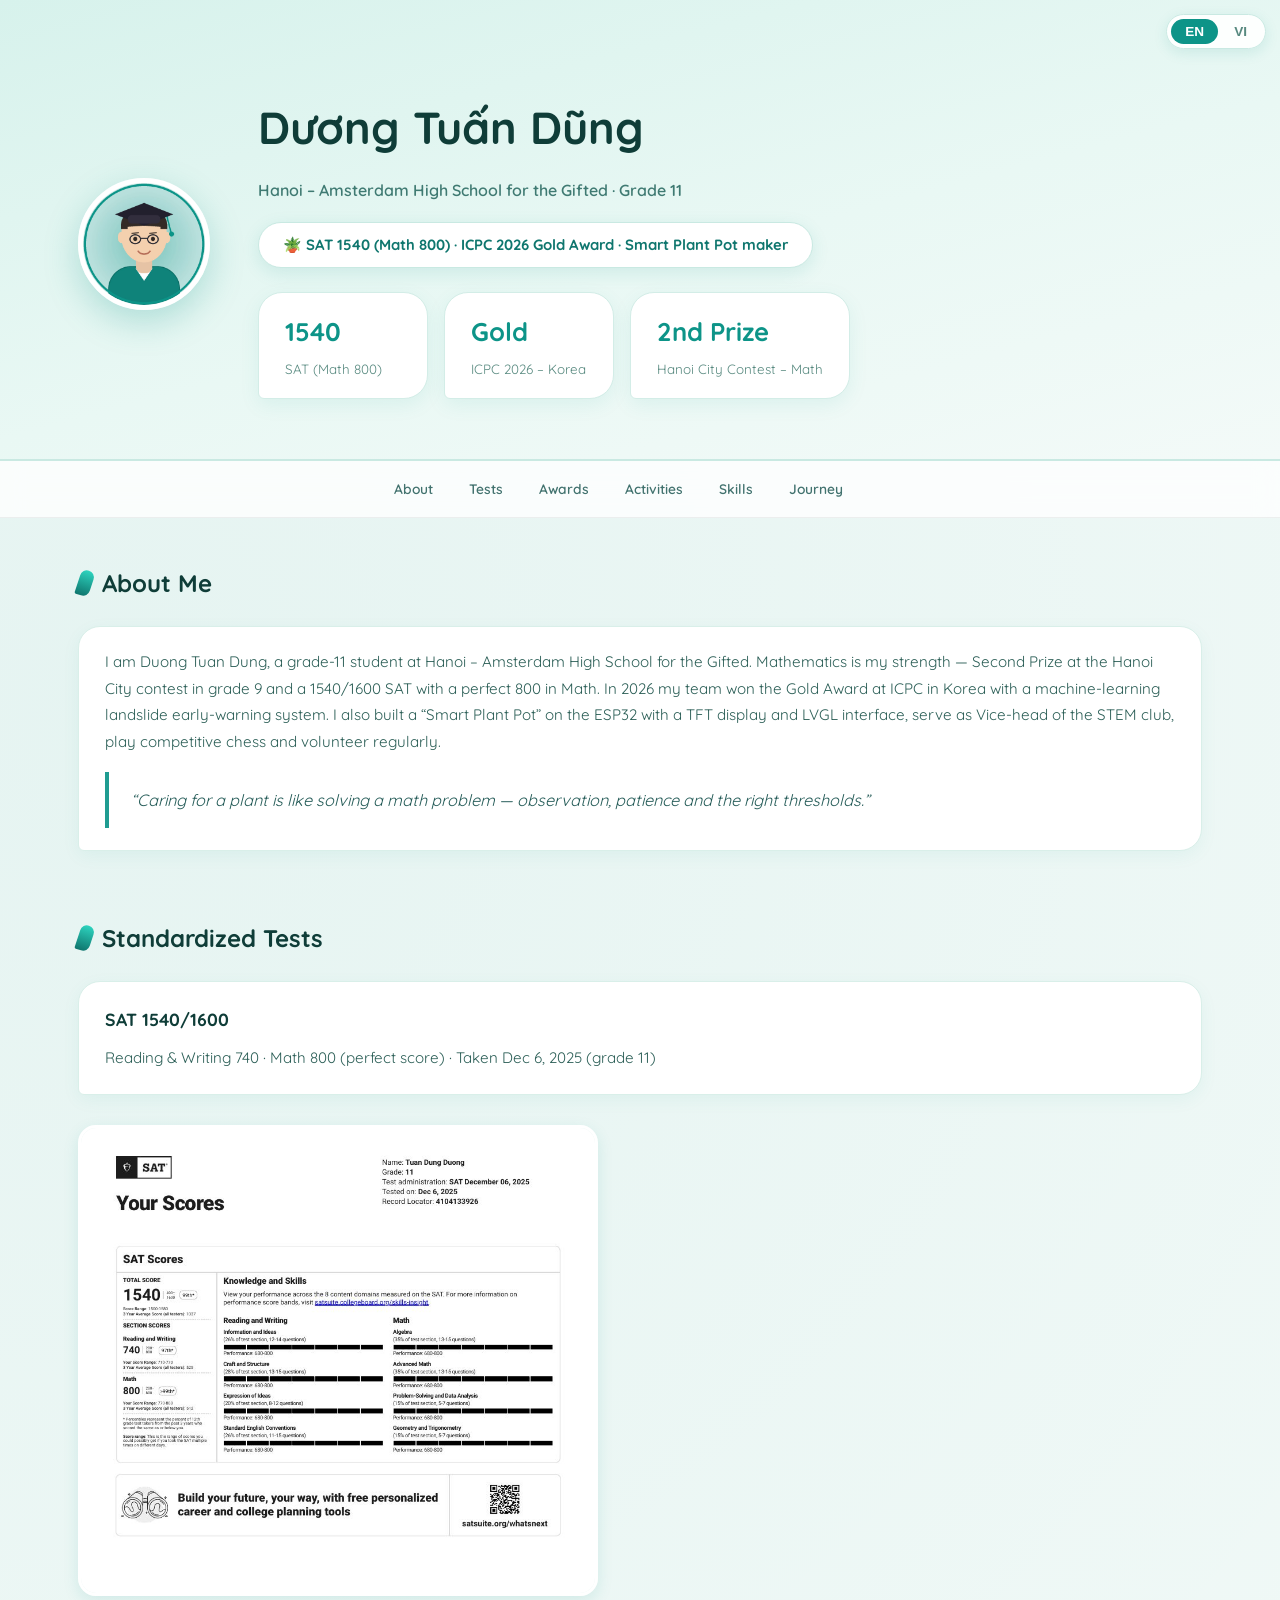
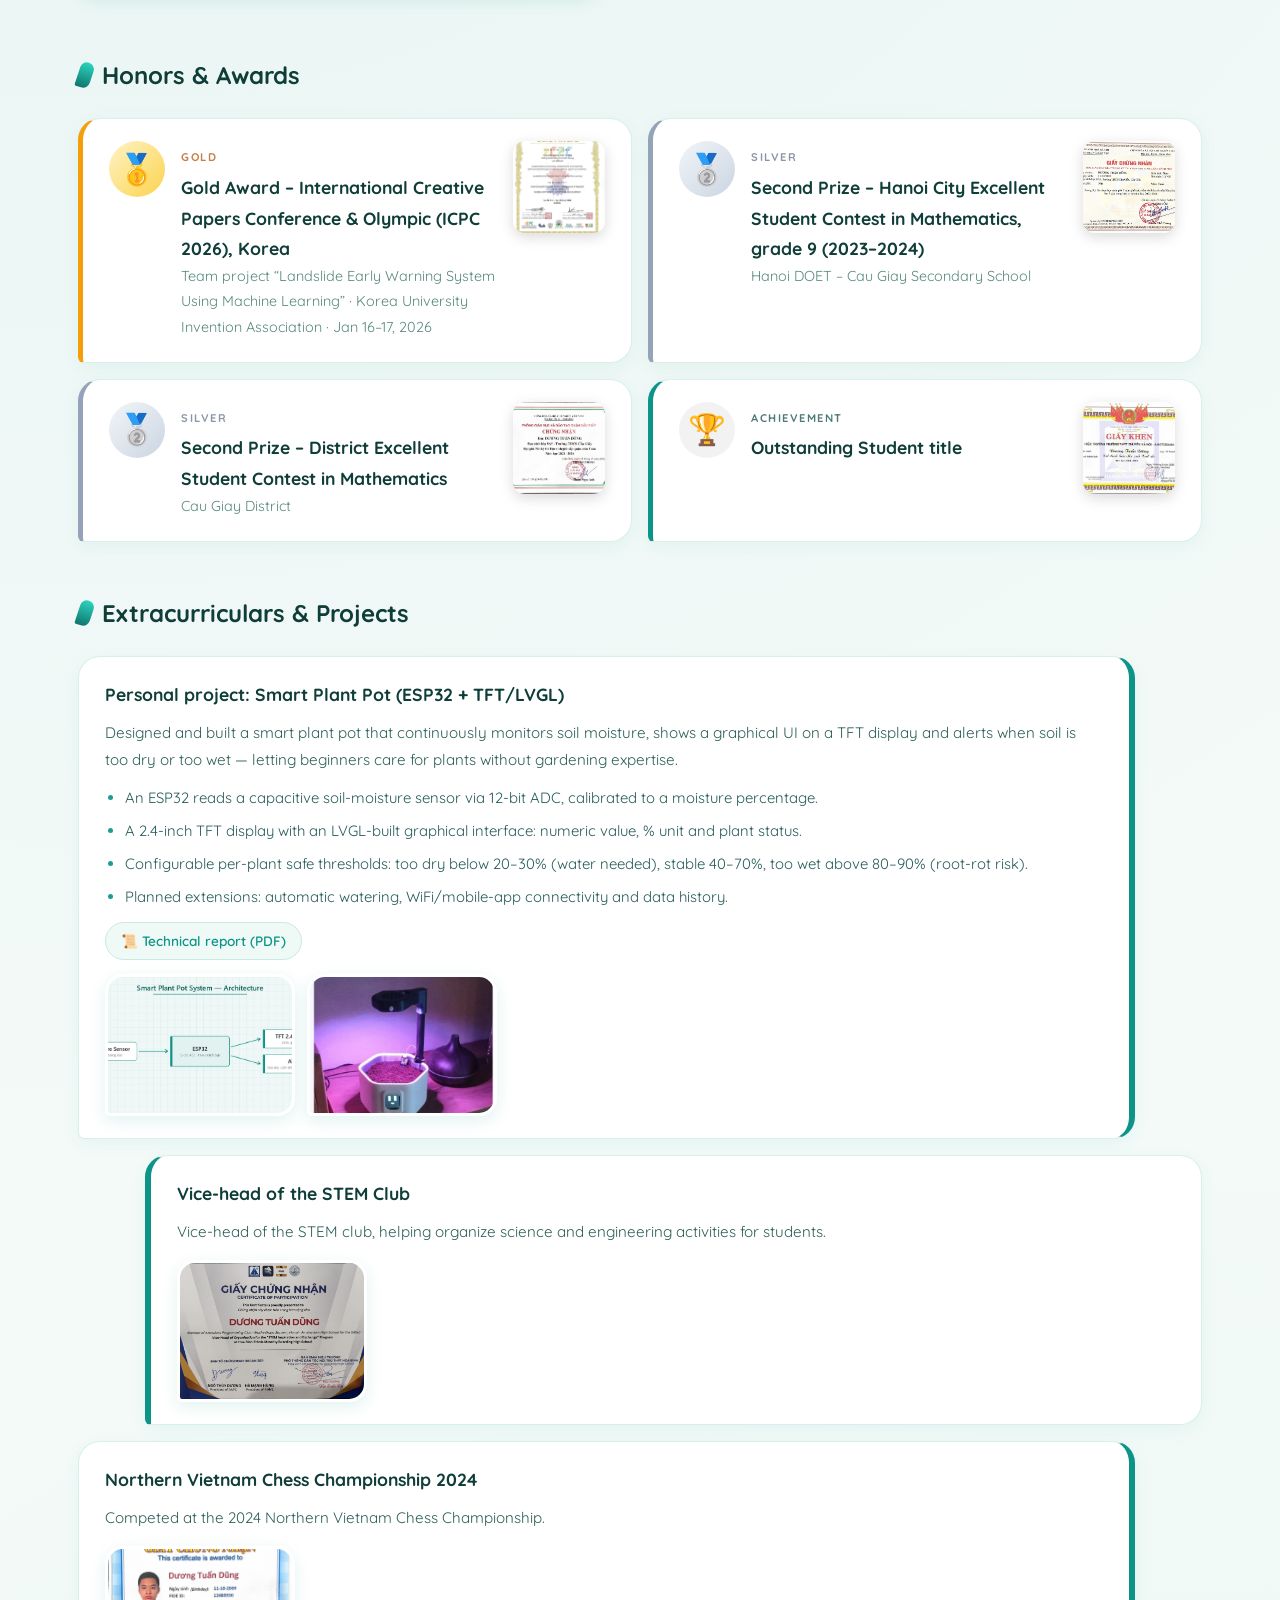
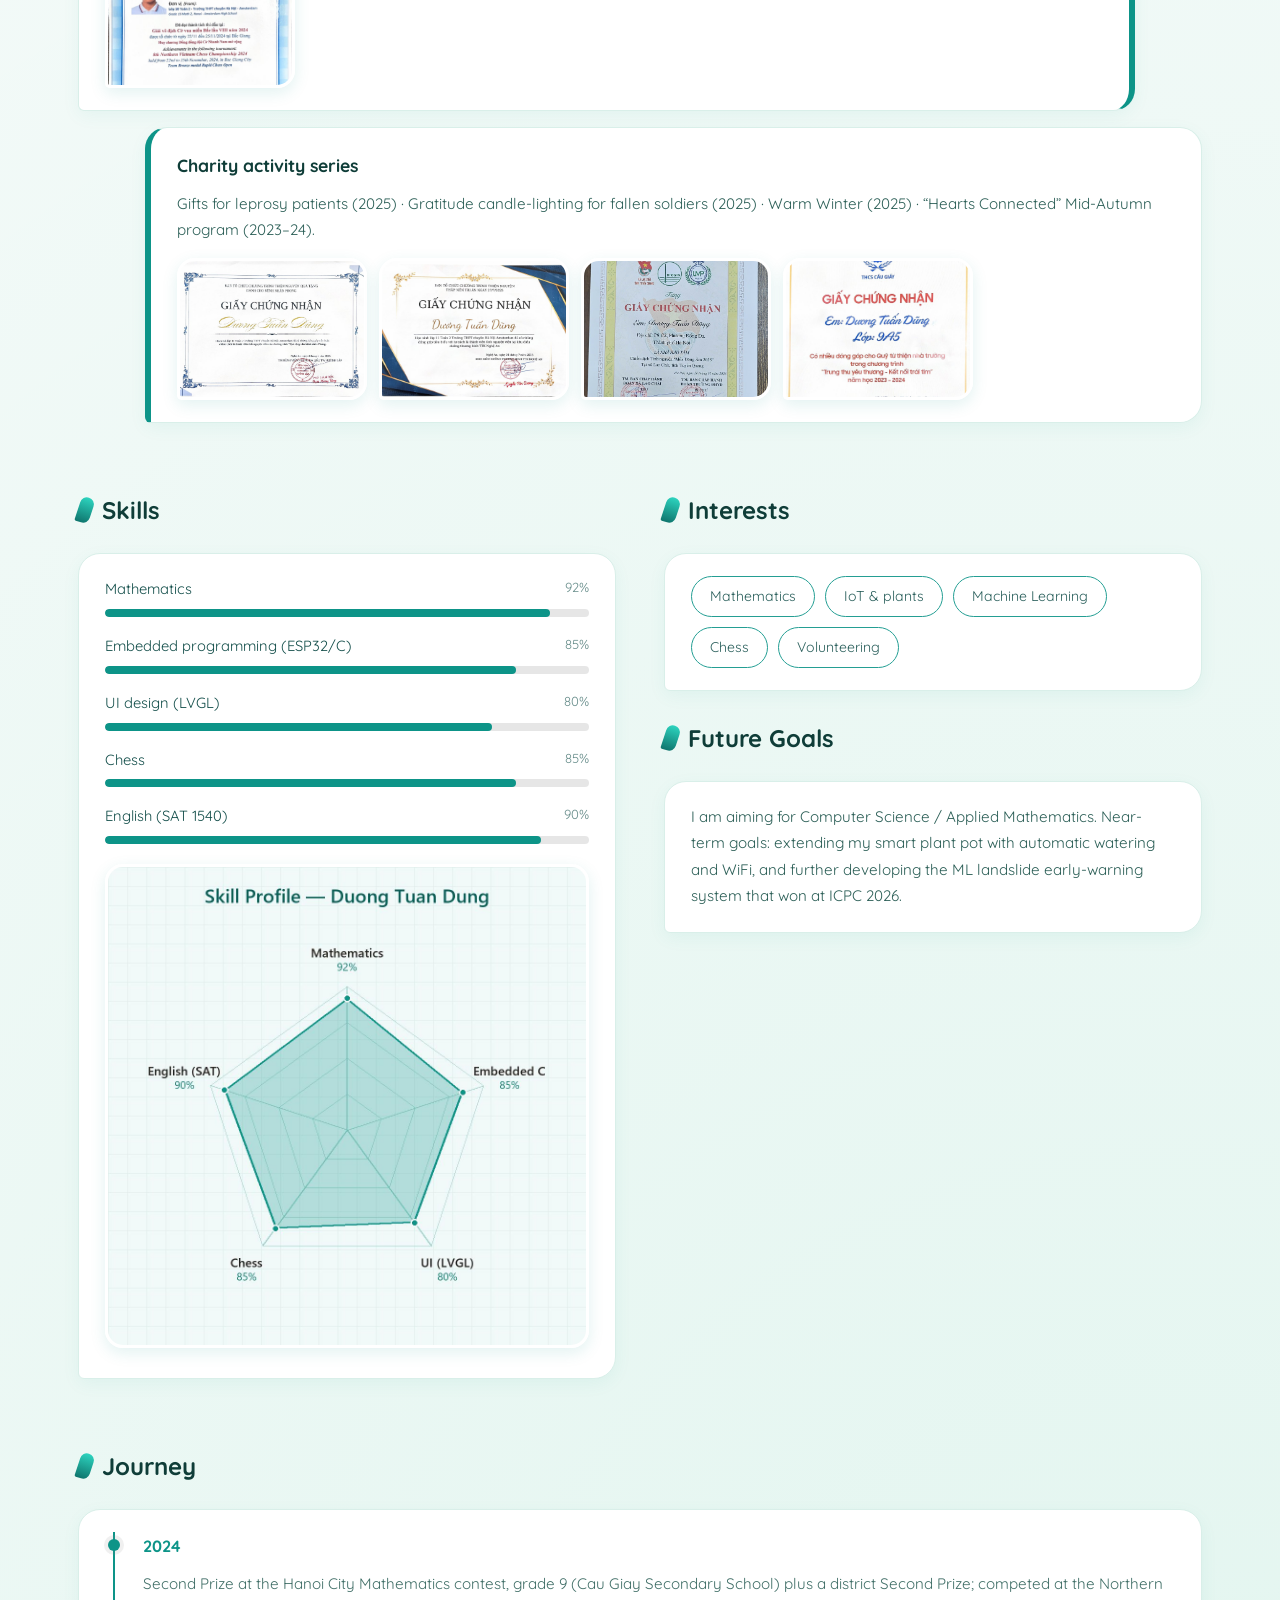
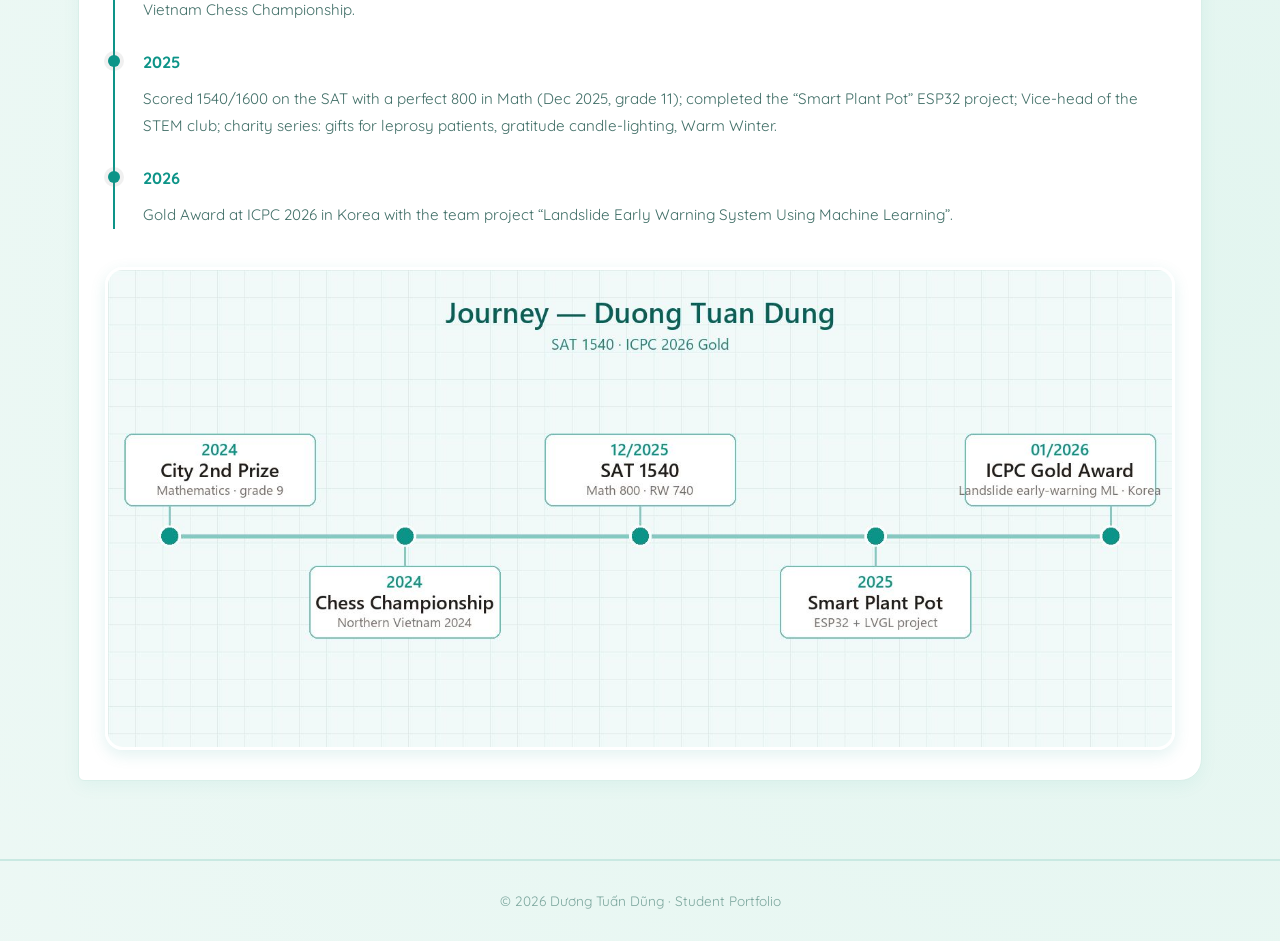
==== index.html @ 6dc7c499 "Unique layout: custom section order and presentation" ====
<!DOCTYPE html><html lang='en'><head><meta charset='utf-8'><meta name='viewport' content='width=device-width,initial-scale=1'><title>Dương Tuấn Dũng – Portfolio</title><link rel='preconnect' href='https://fonts.googleapis.com'><link rel='preconnect' href='https://fonts.gstatic.com' crossorigin><link href='https://fonts.googleapis.com/css2?family=Quicksand:wght@500;600;700&display=swap' rel='stylesheet'><style>:root{--acc:#0d9488}
*{margin:0;padding:0;box-sizing:border-box}
img{max-width:100%}
.container{max-width:1180px;margin:0 auto;padding:0 28px}
.skillgrid{display:grid;grid-template-columns:repeat(auto-fit,minmax(320px,1fr));gap:16px 40px}
.skill span{font-size:.92rem;display:flex;justify-content:space-between}
.skill em{font-style:normal;opacity:.65;font-size:.82rem}
.bar{height:8px;border-radius:99px;background:rgba(128,128,128,.2);margin-top:7px;overflow:hidden}
.bar i{display:block;height:100%;border-radius:99px;background:var(--acc);animation:grow 1.2s ease}
@keyframes grow{from{width:0}}
.chips{display:flex;flex-wrap:wrap;gap:10px}
.chips span{padding:7px 18px;border-radius:999px;border:1px solid var(--acc);font-size:.88rem;opacity:.9}
.tl{position:relative;margin-left:8px;padding-left:28px;border-left:2px solid var(--acc)}
.tl-item{position:relative;margin-bottom:24px}
.tl-item::before{content:"";position:absolute;left:-35px;top:7px;width:12px;height:12px;border-radius:50%;background:var(--acc);box-shadow:0 0 0 4px rgba(128,128,128,.12)}
.tl-year{font-weight:700;color:var(--acc);font-size:1.02rem}
.tl-item p{margin-top:4px;font-size:.95rem;opacity:.9}
.quote{margin-top:16px;padding:14px 22px;border-left:4px solid var(--acc);font-style:italic;opacity:.92;font-size:1.02rem}
.twocol{display:grid;grid-template-columns:1fr 1fr;gap:0 48px}
@media(max-width:860px){.twocol{grid-template-columns:1fr}}
.topnav{position:sticky;top:0;z-index:60;display:flex;gap:6px;justify-content:center;flex-wrap:wrap;
 padding:10px 60px 10px 16px;background:rgba(255,255,255,.78);backdrop-filter:blur(12px);border-bottom:1px solid rgba(0,0,0,.06)}
.topnav a{padding:6px 15px;border-radius:999px;font-size:.86rem;font-weight:600;color:inherit;text-decoration:none;opacity:.8}
.topnav a:hover{background:var(--acc);color:#fff;opacity:1}
.awgrid{display:grid;grid-template-columns:repeat(auto-fit,minmax(430px,1fr));gap:16px}
@media(max-width:520px){.awgrid{grid-template-columns:1fr}}
.award{display:flex;gap:16px;align-items:flex-start;border-left:5px solid var(--acc) !important;margin-bottom:0 !important}
.medal{font-size:1.9rem;width:56px;height:56px;flex:0 0 56px;display:flex;align-items:center;justify-content:center;border-radius:50%;background:rgba(128,128,128,.1)}
.rk-gold{border-left-color:#f59e0b !important}.rk-gold .medal{background:linear-gradient(135deg,#fef3c7,#fcd34d)}
.rk-silver{border-left-color:#94a3b8 !important}.rk-silver .medal{background:linear-gradient(135deg,#f1f5f9,#cbd5e1)}
.rk-bronze{border-left-color:#c2703d !important}.rk-bronze .medal{background:linear-gradient(135deg,#fde8d7,#e8b48c)}
.rk-merit{border-left-color:#818cf8 !important}.rk-merit .medal{background:linear-gradient(135deg,#e0e7ff,#c7d2fe)}
.rklab{display:inline-block;font-size:.7rem;font-weight:800;letter-spacing:1.5px;text-transform:uppercase;opacity:.75;margin-bottom:4px}
.rk-gold .rklab{color:#b45309}.rk-silver .rklab{color:#64748b}.rk-bronze .rklab{color:#9a5b2d}.rk-merit .rklab{color:#6366f1}
.awbody{flex:1}
.awthumb{flex:0 0 92px;width:92px;height:92px;border-radius:12px;overflow:hidden;box-shadow:0 4px 14px rgba(0,0,0,.15);display:block}
.awthumb img{width:100%;height:100%;object-fit:cover;transition:transform .3s}
.awthumb:hover img{transform:scale(1.12)}
.reveal{opacity:0;transform:translateY(26px);transition:opacity .6s ease,transform .6s ease}
.reveal.in{opacity:1;transform:none}
.subtitle{opacity:.65;font-size:.95rem;margin:-14px 0 20px}
.lb{position:fixed;inset:0;background:rgba(8,8,12,.88);display:none;align-items:center;justify-content:center;z-index:300;cursor:zoom-out}
.lb.open{display:flex}
.lb img{max-width:93vw;max-height:92vh;border-radius:8px;box-shadow:0 20px 80px rgba(0,0,0,.6)}
.pts{margin:12px 0 2px 20px;font-size:.93rem}
.pts li{margin-bottom:7px;opacity:.92}
.pts li::marker{color:var(--acc)}
body.lay-split header .container{display:grid;grid-template-columns:auto 1fr;column-gap:48px;row-gap:2px;text-align:left;align-items:center;justify-items:start}
body.lay-split header .avatar,body.lay-split header .monogram{grid-row:1/5;margin-bottom:0}
body.lay-split header .stats{justify-content:flex-start;margin-top:22px}
@media(max-width:760px){body.lay-split header .container{display:block;text-align:center}}
body.aw-list .awgrid{grid-template-columns:1fr}
body.aw-list .awthumb{flex:0 0 128px;width:128px;height:128px}
body.act-zig .actwrap .card{width:94%}
body.act-zig .actwrap .card:nth-child(even){margin-left:6%;border-left-width:6px;border-left-style:solid;border-left-color:var(--acc)}
body.act-zig .actwrap .card:nth-child(odd){border-right:6px solid var(--acc)}
section{padding:44px 0 6px}
.stats{display:flex;gap:16px;justify-content:center;flex-wrap:wrap;margin-top:30px}
.doclinks{margin-top:12px;display:flex;flex-wrap:wrap;gap:8px}
.gallery{display:grid;grid-template-columns:repeat(auto-fill,minmax(160px,1fr));gap:12px;margin-top:14px}
.gallery a{display:block;aspect-ratio:4/3;overflow:hidden}
.gallery img{width:100%;height:100%;object-fit:cover;transition:transform .3s}
.gallery a:hover img{transform:scale(1.07)}
.certgrid{display:grid;grid-template-columns:repeat(auto-fit,minmax(280px,1fr));gap:16px}
.certimg{max-width:520px;width:100%;margin-top:14px}
.avatar{width:132px;height:132px;border-radius:50%;object-fit:cover}
.monogram{width:132px;height:132px;display:inline-flex;align-items:center;justify-content:center;font-size:44px;font-weight:700}
.lang-switch{position:fixed;top:14px;right:14px;z-index:99;display:flex;gap:2px;border-radius:999px;padding:4px}
.lbtn{border:0;background:transparent;padding:5px 14px;border-radius:999px;cursor:pointer;font-size:.85rem;font-weight:700}
.pane-en{display:none}
body.lang-en .pane-en{display:block}
body.lang-en .pane-vi{display:none}
footer{margin-top:56px;padding:28px 0;text-align:center;font-size:.85rem}

body{font-family:'Quicksand',sans-serif;background:#f3faf8;color:#134e4a;line-height:1.75;
 background-image:radial-gradient(circle at 8% 12%,rgba(13,148,136,.06),transparent 40%),
   radial-gradient(circle at 92% 88%,rgba(16,185,129,.07),transparent 45%)}
header{padding:88px 0 60px;text-align:center;position:relative;
 background:linear-gradient(165deg,#d7f2ec 0%,#e9f8f4 55%,#f3faf8 100%);border-bottom:2px solid #c9e9e2}
.avatar{border:5px solid #fff;box-shadow:0 12px 34px rgba(13,148,136,.25);margin-bottom:20px}
.monogram{border-radius:28px 28px 28px 6px;background:linear-gradient(135deg,#14b8a6,#0f766e);color:#fff;margin-bottom:20px;
 box-shadow:0 12px 34px rgba(13,148,136,.3)}
h1{font-size:2.8rem;font-weight:700;color:#0f3d38}
.school{color:#3f7a72;margin-top:8px;font-weight:600}
.tagline{margin-top:16px;display:inline-block;background:#fff;border:1px solid #c9e9e2;color:#0f766e;
 padding:9px 24px;border-radius:999px;font-size:.93rem;font-weight:700;box-shadow:0 5px 18px rgba(13,148,136,.12)}
.tagline::before{content:"🪴 "}
.stat{background:#fff;border:1px solid #d3ede7;border-radius:24px 24px 24px 6px;padding:16px 26px;min-width:170px;box-shadow:0 6px 20px rgba(13,148,136,.08)}
.stat b{display:block;font-size:1.6rem;color:#0d9488;font-weight:700}
.stat span{color:#57897f;font-size:.84rem}
h2{font-size:1.5rem;margin-bottom:22px;color:#0f3d38;font-weight:700;display:flex;align-items:center;gap:10px}
h2::before{content:"";width:14px;height:26px;border-radius:10px 10px 10px 2px;background:linear-gradient(#2dd4bf,#0f766e);transform:rotate(18deg)}
.card{background:#fff;border:1px solid #d9efe9;border-radius:22px 22px 22px 6px;padding:22px 26px;margin-bottom:16px;
 box-shadow:0 5px 18px rgba(13,148,136,.06);transition:transform .2s,box-shadow .2s}
.card:hover{transform:translateY(-3px);box-shadow:0 12px 30px rgba(13,148,136,.15)}
.card h3{font-size:1.1rem;color:#0f3d38;font-weight:700}
.card .org{color:#57897f;font-size:.9rem}
.card p{margin-top:10px;color:#2c5f57;font-size:.95rem}
.badge{display:inline-block;background:#ccfbf1;color:#0f766e;padding:3px 14px;border-radius:999px;font-size:.78rem;font-weight:700;margin-bottom:8px}
a{color:#0d9488;text-decoration:none}
.doclinks a{background:#effaf7;border:1px solid #c9e9e2;padding:6px 15px;border-radius:999px;font-size:.85rem;font-weight:600}
.doclinks a:hover{background:#0f766e;color:#fff;border-color:#0f766e}
.gallery a{border-radius:18px 18px 18px 5px;border:3px solid #fff;box-shadow:0 5px 16px rgba(13,148,136,.12)}
.research{border-left:5px solid #2dd4bf}
.doi{font-family:Consolas,monospace;font-size:.85rem;color:#57897f}
.empty{color:#7ba69d;font-style:italic;background:#fff;border:2px dashed #c9e9e2;border-radius:18px;padding:18px 22px}
footer{border-top:2px solid #c9e9e2;color:#7ba69d}
.lang-switch{background:rgba(255,255,255,.92);border:1px solid #c9e9e2;box-shadow:0 4px 14px rgba(13,148,136,.12)}
.lbtn{color:#57897f}.lbtn.active{background:#0d9488;color:#fff}
.certimg{border-radius:18px;border:3px solid #fff;box-shadow:0 5px 16px rgba(13,148,136,.12)}
</style></head><body class='lay-split aw-grid act-zig'><div class='lang-switch'><button class='lbtn' data-l='en'>EN</button><button class='lbtn' data-l='vi'>VI</button></div><div class='pane-vi' lang='vi'><header><div class='container'><img class='avatar' src='assets/img/avatar.jpg' alt='Dương Tuấn Dũng'><h1>Dương Tuấn Dũng</h1><div class='school'>THPT chuyên Hà Nội – Amsterdam · Lớp 11</div><div class='tagline'>SAT 1540 (Math 800) · Gold Award ICPC 2026 · Smart Plant Pot maker</div><div class='stats'><div class='stat'><b>1540</b><span>SAT (Math 800)</span></div><div class='stat'><b>Gold</b><span>ICPC 2026 – Hàn Quốc</span></div><div class='stat'><b>Giải Nhì</b><span>HSG TP Hà Nội – Toán</span></div></div></div></header><nav class='topnav'><a href='#about-vi'>Giới thiệu</a><a href='#certs-vi'>Chứng chỉ</a><a href='#awards-vi'>Thành tích</a><a href='#activities-vi'>Hoạt động</a><a href='#skills-vi'>Kỹ năng</a><a href='#journey-vi'>Hành trình</a></nav><main class='container'><section id='about-vi'><h2>Giới thiệu</h2><div class='card'><p style='margin-top:0'>Mình là Dương Tuấn Dũng, học sinh lớp 11 trường THPT chuyên Hà Nội – Amsterdam. Mình mạnh về Toán — giải Nhì Học sinh giỏi Thành phố Hà Nội môn Toán lớp 9 và SAT 1540/1600 với điểm Toán tuyệt đối 800. Năm 2026, đội của mình đạt Gold Award tại ICPC (Hàn Quốc) với hệ thống cảnh báo sớm sạt lở đất bằng Machine Learning. Mình cũng tự chế tạo “Chậu cây thông minh” trên ESP32 với màn hình TFT và giao diện LVGL, làm Phó ban CLB STEM, chơi cờ vua thi đấu và tham gia nhiều hoạt động thiện nguyện.</p><blockquote class='quote'>“Chăm một chậu cây cũng như giải một bài toán — cần quan sát, kiên nhẫn và đúng ngưỡng.”</blockquote></div></section><section id='certs-vi'><h2>Chứng chỉ chuẩn hóa</h2><div class='certgrid'><div class='card'><h3>SAT 1540/1600</h3><p>Reading &amp; Writing 740 · Math 800 (điểm tuyệt đối) · Kỳ thi 06/12/2025 (lớp 11)</p></div></div><img class='certimg' src='assets/img/sat-score.jpg' alt='SAT score'></section><section id='awards-vi'><h2>Thành tích & Giải thưởng</h2><div class='awgrid'><div class='card award reveal rk-gold'><div class='medal'>🥇</div><div class='awbody'><span class='rklab'>Vàng · Gold</span><h3>Gold Award – International Creative Papers Conference &amp; Olympic (ICPC 2026), Hàn Quốc</h3><div class='org'>Dự án nhóm “Landslide Early Warning System Using Machine Learning” · Korea University Invention Association · 16–17/01/2026</div></div><a class='awthumb' href='assets/img/award-gold-award-international-creative-papers-conferenc.jpg'><img src='assets/img/award-gold-award-international-creative-papers-conferenc.jpg' alt='Gold Award – International Creative Papers Conference &amp; Olympic (ICPC 2026), Hàn Quốc' loading='lazy'></a></div><div class='card award reveal rk-silver'><div class='medal'>🥈</div><div class='awbody'><span class='rklab'>Bạc · Silver</span><h3>Giải Nhì kỳ thi chọn HSG Thành phố các môn văn hóa lớp 9 – môn Toán (2023–2024)</h3><div class='org'>Sở GD&amp;ĐT Hà Nội – THCS Cầu Giấy</div></div><a class='awthumb' href='assets/img/award-giai-nhi-ky-thi-chon-hsg-thanh-pho-cac-mon-van-hoa.jpg'><img src='assets/img/award-giai-nhi-ky-thi-chon-hsg-thanh-pho-cac-mon-van-hoa.jpg' alt='Giải Nhì kỳ thi chọn HSG Thành phố các môn văn hóa lớp 9 – môn Toán (2023–2024)' loading='lazy'></a></div><div class='card award reveal rk-silver'><div class='medal'>🥈</div><div class='awbody'><span class='rklab'>Bạc · Silver</span><h3>Giải Nhì kỳ thi HSG cấp Quận môn Toán</h3><div class='org'>Quận Cầu Giấy</div></div><a class='awthumb' href='assets/img/award-giai-nhi-ky-thi-hsg-cap-quan-mon-toan.jpg'><img src='assets/img/award-giai-nhi-ky-thi-hsg-cap-quan-mon-toan.jpg' alt='Giải Nhì kỳ thi HSG cấp Quận môn Toán' loading='lazy'></a></div><div class='card award reveal rk-part'><div class='medal'>🏆</div><div class='awbody'><span class='rklab'>Thành tích</span><h3>Danh hiệu Học sinh xuất sắc</h3></div><a class='awthumb' href='assets/img/award-danh-hieu-hoc-sinh-xuat-sac.jpg'><img src='assets/img/award-danh-hieu-hoc-sinh-xuat-sac.jpg' alt='Danh hiệu Học sinh xuất sắc' loading='lazy'></a></div></div></section><section id='activities-vi'><h2>Hoạt động ngoại khóa & Dự án</h2><div class='actwrap'><div class='card reveal'><h3>Sản phẩm cá nhân: Chậu cây thông minh (ESP32 + TFT/LVGL)</h3><p>Thiết kế và chế tạo chậu cây thông minh theo dõi độ ẩm đất liên tục, hiển thị giao diện đồ họa trên màn TFT và cảnh báo khi đất quá khô hoặc quá ướt — giúp người mới chăm cây không cần kinh nghiệm nông nghiệp.</p><ul class='pts'><li>Vi điều khiển ESP32 đọc cảm biến độ ẩm đất điện dung qua ADC 12-bit, hiệu chuẩn ra phần trăm độ ẩm.</li><li>Màn hình TFT 2.4 inch với giao diện đồ họa xây dựng bằng thư viện LVGL: giá trị số, đơn vị %, trạng thái cây.</li><li>Ngưỡng an toàn cấu hình được theo loại cây: quá khô &lt; 20–30% (cần tưới), ổn định 40–70%, quá ướt &gt; 80–90% (nguy cơ úng rễ).</li><li>Hướng mở rộng: tưới tự động, kết nối WiFi/ứng dụng di động và lưu lịch sử dữ liệu.</li></ul><div class='doclinks'><a href='assets/docs/bao-cao-ky-thuat-pdf.pdf'>📜 Báo cáo kỹ thuật (PDF)</a></div><div class='gallery'><a href='assets/img/act0-0.jpg'><img src='assets/img/act0-0.jpg' alt='Sản phẩm cá nhân: Chậu cây thông minh (ESP32 + TFT/LVGL)' loading='lazy'></a><a href='assets/img/act0-1.jpg'><img src='assets/img/act0-1.jpg' alt='Sản phẩm cá nhân: Chậu cây thông minh (ESP32 + TFT/LVGL)' loading='lazy'></a></div></div><div class='card reveal'><h3>Phó ban CLB STEM</h3><p>Phó ban CLB STEM, tham gia tổ chức các hoạt động khoa học – kỹ thuật cho học sinh.</p><div class='gallery'><a href='assets/img/act1-0.jpg'><img src='assets/img/act1-0.jpg' alt='Phó ban CLB STEM' loading='lazy'></a></div></div><div class='card reveal'><h3>Giải Vô địch Cờ vua miền Bắc 2024</h3><p>Tham gia tranh tài tại Giải Vô địch Cờ vua miền Bắc năm 2024.</p><div class='gallery'><a href='assets/img/act2-0.jpg'><img src='assets/img/act2-0.jpg' alt='Giải Vô địch Cờ vua miền Bắc 2024' loading='lazy'></a></div></div><div class='card reveal'><h3>Chuỗi hoạt động thiện nguyện</h3><p>Quà tặng bệnh nhân phong (2025) · Thắp nến tri ân các anh hùng liệt sĩ (2025) · Mùa đông ấm (2025) · Trung thu “Yêu thương kết nối trái tim” (2023–24).</p><div class='gallery'><a href='assets/img/act3-0.jpg'><img src='assets/img/act3-0.jpg' alt='Chuỗi hoạt động thiện nguyện' loading='lazy'></a><a href='assets/img/act3-1.jpg'><img src='assets/img/act3-1.jpg' alt='Chuỗi hoạt động thiện nguyện' loading='lazy'></a><a href='assets/img/act3-2.jpg'><img src='assets/img/act3-2.jpg' alt='Chuỗi hoạt động thiện nguyện' loading='lazy'></a><a href='assets/img/act3-3.jpg'><img src='assets/img/act3-3.jpg' alt='Chuỗi hoạt động thiện nguyện' loading='lazy'></a></div></div></div></section><div class='twocol'><section id='skills-vi'><h2>Kỹ năng</h2><div class='card reveal'><div class='skillgrid' style='grid-template-columns:1fr'><div class='skill'><span>Toán học<em>92%</em></span><div class='bar'><i style='width:92%'></i></div></div><div class='skill'><span>Lập trình nhúng (ESP32/C)<em>85%</em></span><div class='bar'><i style='width:85%'></i></div></div><div class='skill'><span>Thiết kế giao diện (LVGL)<em>80%</em></span><div class='bar'><i style='width:80%'></i></div></div><div class='skill'><span>Cờ vua<em>85%</em></span><div class='bar'><i style='width:85%'></i></div></div><div class='skill'><span>Tiếng Anh (SAT 1540)<em>90%</em></span><div class='bar'><i style='width:90%'></i></div></div></div><a href='assets/img/skill-radar.jpg'><img class='certimg' style='max-width:100%;margin-top:20px' src='assets/img/skill-radar.jpg' alt='skill radar' loading='lazy'></a></div></section><section><h2>Sở thích & Quan tâm</h2><div class='card'><div class='chips'><span>Toán học</span><span>IoT &amp; cây trồng</span><span>Machine Learning</span><span>Cờ vua</span><span>Thiện nguyện</span></div></div><h2 style='margin-top:26px'>Định hướng tương lai</h2><div class='card'><p style='margin-top:0'>Mình hướng tới ngành Khoa học Máy tính / Toán ứng dụng. Mục tiêu gần là mở rộng chậu cây thông minh với tính năng tưới tự động và kết nối WiFi, đồng thời phát triển tiếp hệ thống cảnh báo sạt lở bằng Machine Learning đã đạt giải tại ICPC 2026.</p></div></section></div><section id='journey-vi'><h2>Hành trình</h2><div class='card reveal'><div class='tl'><div class='tl-item'><span class='tl-year'>2024</span><p>Giải Nhì kỳ thi HSG Thành phố Hà Nội môn Toán lớp 9 (THCS Cầu Giấy) cùng giải Nhì cấp Quận; tham gia Giải Vô địch Cờ vua miền Bắc.</p></div><div class='tl-item'><span class='tl-year'>2025</span><p>SAT 1540/1600 với điểm Toán tuyệt đối 800 (12/2025, lớp 11); hoàn thành sản phẩm cá nhân “Chậu cây thông minh” trên ESP32; Phó ban CLB STEM; chuỗi thiện nguyện: quà tặng bệnh nhân phong, thắp nến tri ân, Mùa đông ấm.</p></div><div class='tl-item'><span class='tl-year'>2026</span><p>Gold Award tại ICPC 2026 (Hàn Quốc) với dự án nhóm “Landslide Early Warning System Using Machine Learning”.</p></div></div><a href='assets/img/journey-roadmap.jpg'><img class='certimg' style='max-width:100%;margin-top:14px' src='assets/img/journey-roadmap.jpg' alt='journey roadmap' loading='lazy'></a></div></section></main><footer>© 2026 Dương Tuấn Dũng · Portfolio học sinh</footer></div><div class='pane-en' lang='en'><header><div class='container'><img class='avatar' src='assets/img/avatar.jpg' alt='Dương Tuấn Dũng'><h1>Dương Tuấn Dũng</h1><div class='school'>Hanoi – Amsterdam High School for the Gifted · Grade 11</div><div class='tagline'>SAT 1540 (Math 800) · ICPC 2026 Gold Award · Smart Plant Pot maker</div><div class='stats'><div class='stat'><b>1540</b><span>SAT (Math 800)</span></div><div class='stat'><b>Gold</b><span>ICPC 2026 – Korea</span></div><div class='stat'><b>2nd Prize</b><span>Hanoi City Contest – Math</span></div></div></div></header><nav class='topnav'><a href='#about-en'>About</a><a href='#certs-en'>Tests</a><a href='#awards-en'>Awards</a><a href='#activities-en'>Activities</a><a href='#skills-en'>Skills</a><a href='#journey-en'>Journey</a></nav><main class='container'><section id='about-en'><h2>About Me</h2><div class='card'><p style='margin-top:0'>I am Duong Tuan Dung, a grade-11 student at Hanoi – Amsterdam High School for the Gifted. Mathematics is my strength — Second Prize at the Hanoi City contest in grade 9 and a 1540/1600 SAT with a perfect 800 in Math. In 2026 my team won the Gold Award at ICPC in Korea with a machine-learning landslide early-warning system. I also built a “Smart Plant Pot” on the ESP32 with a TFT display and LVGL interface, serve as Vice-head of the STEM club, play competitive chess and volunteer regularly.</p><blockquote class='quote'>“Caring for a plant is like solving a math problem — observation, patience and the right thresholds.”</blockquote></div></section><section id='certs-en'><h2>Standardized Tests</h2><div class='certgrid'><div class='card'><h3>SAT 1540/1600</h3><p>Reading &amp; Writing 740 · Math 800 (perfect score) · Taken Dec 6, 2025 (grade 11)</p></div></div><img class='certimg' src='assets/img/sat-score.jpg' alt='SAT score'></section><section id='awards-en'><h2>Honors & Awards</h2><div class='awgrid'><div class='card award reveal rk-gold'><div class='medal'>🥇</div><div class='awbody'><span class='rklab'>Gold</span><h3>Gold Award – International Creative Papers Conference &amp; Olympic (ICPC 2026), Korea</h3><div class='org'>Team project “Landslide Early Warning System Using Machine Learning” · Korea University Invention Association · Jan 16–17, 2026</div></div><a class='awthumb' href='assets/img/award-gold-award-international-creative-papers-conferenc.jpg'><img src='assets/img/award-gold-award-international-creative-papers-conferenc.jpg' alt='Gold Award – International Creative Papers Conference &amp; Olympic (ICPC 2026), Korea' loading='lazy'></a></div><div class='card award reveal rk-silver'><div class='medal'>🥈</div><div class='awbody'><span class='rklab'>Silver</span><h3>Second Prize – Hanoi City Excellent Student Contest in Mathematics, grade 9 (2023–2024)</h3><div class='org'>Hanoi DOET – Cau Giay Secondary School</div></div><a class='awthumb' href='assets/img/award-giai-nhi-ky-thi-chon-hsg-thanh-pho-cac-mon-van-hoa.jpg'><img src='assets/img/award-giai-nhi-ky-thi-chon-hsg-thanh-pho-cac-mon-van-hoa.jpg' alt='Second Prize – Hanoi City Excellent Student Contest in Mathematics, grade 9 (2023–2024)' loading='lazy'></a></div><div class='card award reveal rk-silver'><div class='medal'>🥈</div><div class='awbody'><span class='rklab'>Silver</span><h3>Second Prize – District Excellent Student Contest in Mathematics</h3><div class='org'>Cau Giay District</div></div><a class='awthumb' href='assets/img/award-giai-nhi-ky-thi-hsg-cap-quan-mon-toan.jpg'><img src='assets/img/award-giai-nhi-ky-thi-hsg-cap-quan-mon-toan.jpg' alt='Second Prize – District Excellent Student Contest in Mathematics' loading='lazy'></a></div><div class='card award reveal rk-part'><div class='medal'>🏆</div><div class='awbody'><span class='rklab'>Achievement</span><h3>Outstanding Student title</h3></div><a class='awthumb' href='assets/img/award-danh-hieu-hoc-sinh-xuat-sac.jpg'><img src='assets/img/award-danh-hieu-hoc-sinh-xuat-sac.jpg' alt='Outstanding Student title' loading='lazy'></a></div></div></section><section id='activities-en'><h2>Extracurriculars & Projects</h2><div class='actwrap'><div class='card reveal'><h3>Personal project: Smart Plant Pot (ESP32 + TFT/LVGL)</h3><p>Designed and built a smart plant pot that continuously monitors soil moisture, shows a graphical UI on a TFT display and alerts when soil is too dry or too wet — letting beginners care for plants without gardening expertise.</p><ul class='pts'><li>An ESP32 reads a capacitive soil-moisture sensor via 12-bit ADC, calibrated to a moisture percentage.</li><li>A 2.4-inch TFT display with an LVGL-built graphical interface: numeric value, % unit and plant status.</li><li>Configurable per-plant safe thresholds: too dry below 20–30% (water needed), stable 40–70%, too wet above 80–90% (root-rot risk).</li><li>Planned extensions: automatic watering, WiFi/mobile-app connectivity and data history.</li></ul><div class='doclinks'><a href='assets/docs/bao-cao-ky-thuat-pdf.pdf'>📜 Technical report (PDF)</a></div><div class='gallery'><a href='assets/img/act0-0.jpg'><img src='assets/img/act0-0.jpg' alt='Personal project: Smart Plant Pot (ESP32 + TFT/LVGL)' loading='lazy'></a><a href='assets/img/act0-1.jpg'><img src='assets/img/act0-1.jpg' alt='Personal project: Smart Plant Pot (ESP32 + TFT/LVGL)' loading='lazy'></a></div></div><div class='card reveal'><h3>Vice-head of the STEM Club</h3><p>Vice-head of the STEM club, helping organize science and engineering activities for students.</p><div class='gallery'><a href='assets/img/act1-0.jpg'><img src='assets/img/act1-0.jpg' alt='Vice-head of the STEM Club' loading='lazy'></a></div></div><div class='card reveal'><h3>Northern Vietnam Chess Championship 2024</h3><p>Competed at the 2024 Northern Vietnam Chess Championship.</p><div class='gallery'><a href='assets/img/act2-0.jpg'><img src='assets/img/act2-0.jpg' alt='Northern Vietnam Chess Championship 2024' loading='lazy'></a></div></div><div class='card reveal'><h3>Charity activity series</h3><p>Gifts for leprosy patients (2025) · Gratitude candle-lighting for fallen soldiers (2025) · Warm Winter (2025) · “Hearts Connected” Mid-Autumn program (2023–24).</p><div class='gallery'><a href='assets/img/act3-0.jpg'><img src='assets/img/act3-0.jpg' alt='Charity activity series' loading='lazy'></a><a href='assets/img/act3-1.jpg'><img src='assets/img/act3-1.jpg' alt='Charity activity series' loading='lazy'></a><a href='assets/img/act3-2.jpg'><img src='assets/img/act3-2.jpg' alt='Charity activity series' loading='lazy'></a><a href='assets/img/act3-3.jpg'><img src='assets/img/act3-3.jpg' alt='Charity activity series' loading='lazy'></a></div></div></div></section><div class='twocol'><section id='skills-en'><h2>Skills</h2><div class='card reveal'><div class='skillgrid' style='grid-template-columns:1fr'><div class='skill'><span>Mathematics<em>92%</em></span><div class='bar'><i style='width:92%'></i></div></div><div class='skill'><span>Embedded programming (ESP32/C)<em>85%</em></span><div class='bar'><i style='width:85%'></i></div></div><div class='skill'><span>UI design (LVGL)<em>80%</em></span><div class='bar'><i style='width:80%'></i></div></div><div class='skill'><span>Chess<em>85%</em></span><div class='bar'><i style='width:85%'></i></div></div><div class='skill'><span>English (SAT 1540)<em>90%</em></span><div class='bar'><i style='width:90%'></i></div></div></div><a href='assets/img/skill-radar.jpg'><img class='certimg' style='max-width:100%;margin-top:20px' src='assets/img/skill-radar.jpg' alt='skill radar' loading='lazy'></a></div></section><section><h2>Interests</h2><div class='card'><div class='chips'><span>Mathematics</span><span>IoT &amp; plants</span><span>Machine Learning</span><span>Chess</span><span>Volunteering</span></div></div><h2 style='margin-top:26px'>Future Goals</h2><div class='card'><p style='margin-top:0'>I am aiming for Computer Science / Applied Mathematics. Near-term goals: extending my smart plant pot with automatic watering and WiFi, and further developing the ML landslide early-warning system that won at ICPC 2026.</p></div></section></div><section id='journey-en'><h2>Journey</h2><div class='card reveal'><div class='tl'><div class='tl-item'><span class='tl-year'>2024</span><p>Second Prize at the Hanoi City Mathematics contest, grade 9 (Cau Giay Secondary School) plus a district Second Prize; competed at the Northern Vietnam Chess Championship.</p></div><div class='tl-item'><span class='tl-year'>2025</span><p>Scored 1540/1600 on the SAT with a perfect 800 in Math (Dec 2025, grade 11); completed the “Smart Plant Pot” ESP32 project; Vice-head of the STEM club; charity series: gifts for leprosy patients, gratitude candle-lighting, Warm Winter.</p></div><div class='tl-item'><span class='tl-year'>2026</span><p>Gold Award at ICPC 2026 in Korea with the team project “Landslide Early Warning System Using Machine Learning”.</p></div></div><a href='assets/img/journey-roadmap.jpg'><img class='certimg' style='max-width:100%;margin-top:14px' src='assets/img/journey-roadmap.jpg' alt='journey roadmap' loading='lazy'></a></div></section></main><footer>© 2026 Dương Tuấn Dũng · Student Portfolio</footer></div><script>function setLang(l,save){document.body.classList.toggle('lang-en',l==='en');document.documentElement.lang=l;if(save){try{localStorage.setItem('plang',l)}catch(e){}}document.querySelectorAll('.lbtn').forEach(function(b){b.classList.toggle('active',b.dataset.l===l)});}document.querySelectorAll('.lbtn').forEach(function(b){b.addEventListener('click',function(){setLang(b.dataset.l,true)})});var saved='en';try{saved=localStorage.getItem('plang')||'en'}catch(e){}setLang(saved,false);var io=new IntersectionObserver(function(es){es.forEach(function(x){if(x.isIntersecting){x.target.classList.add('in');io.unobserve(x.target)}})},{threshold:.08});document.querySelectorAll('.reveal').forEach(function(el){io.observe(el)});var lb=document.createElement('div');lb.className='lb';lb.innerHTML='<img>';document.body.appendChild(lb);lb.addEventListener('click',function(){lb.classList.remove('open')});document.querySelectorAll('.gallery a,.awthumb').forEach(function(a){a.addEventListener('click',function(ev){ev.preventDefault();lb.querySelector('img').src=a.getAttribute('href');lb.classList.add('open')})});</script></body></html>
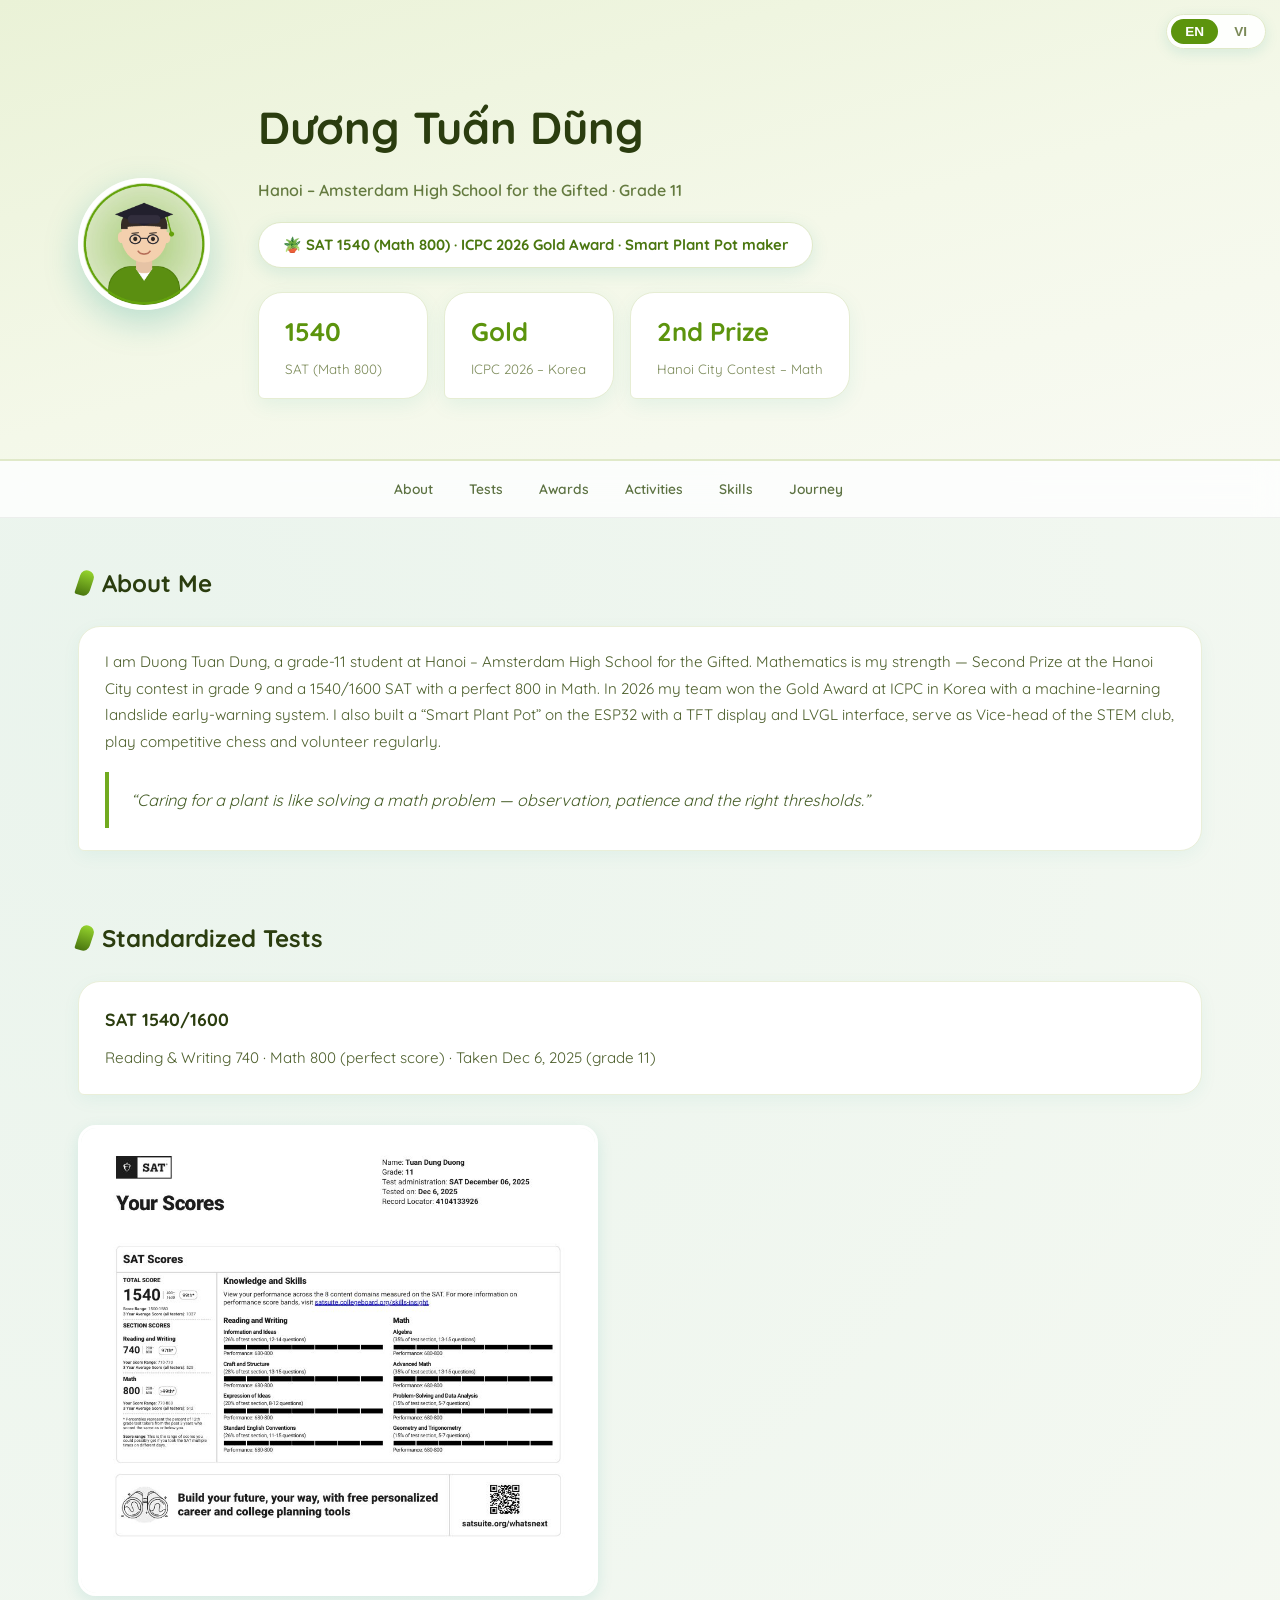
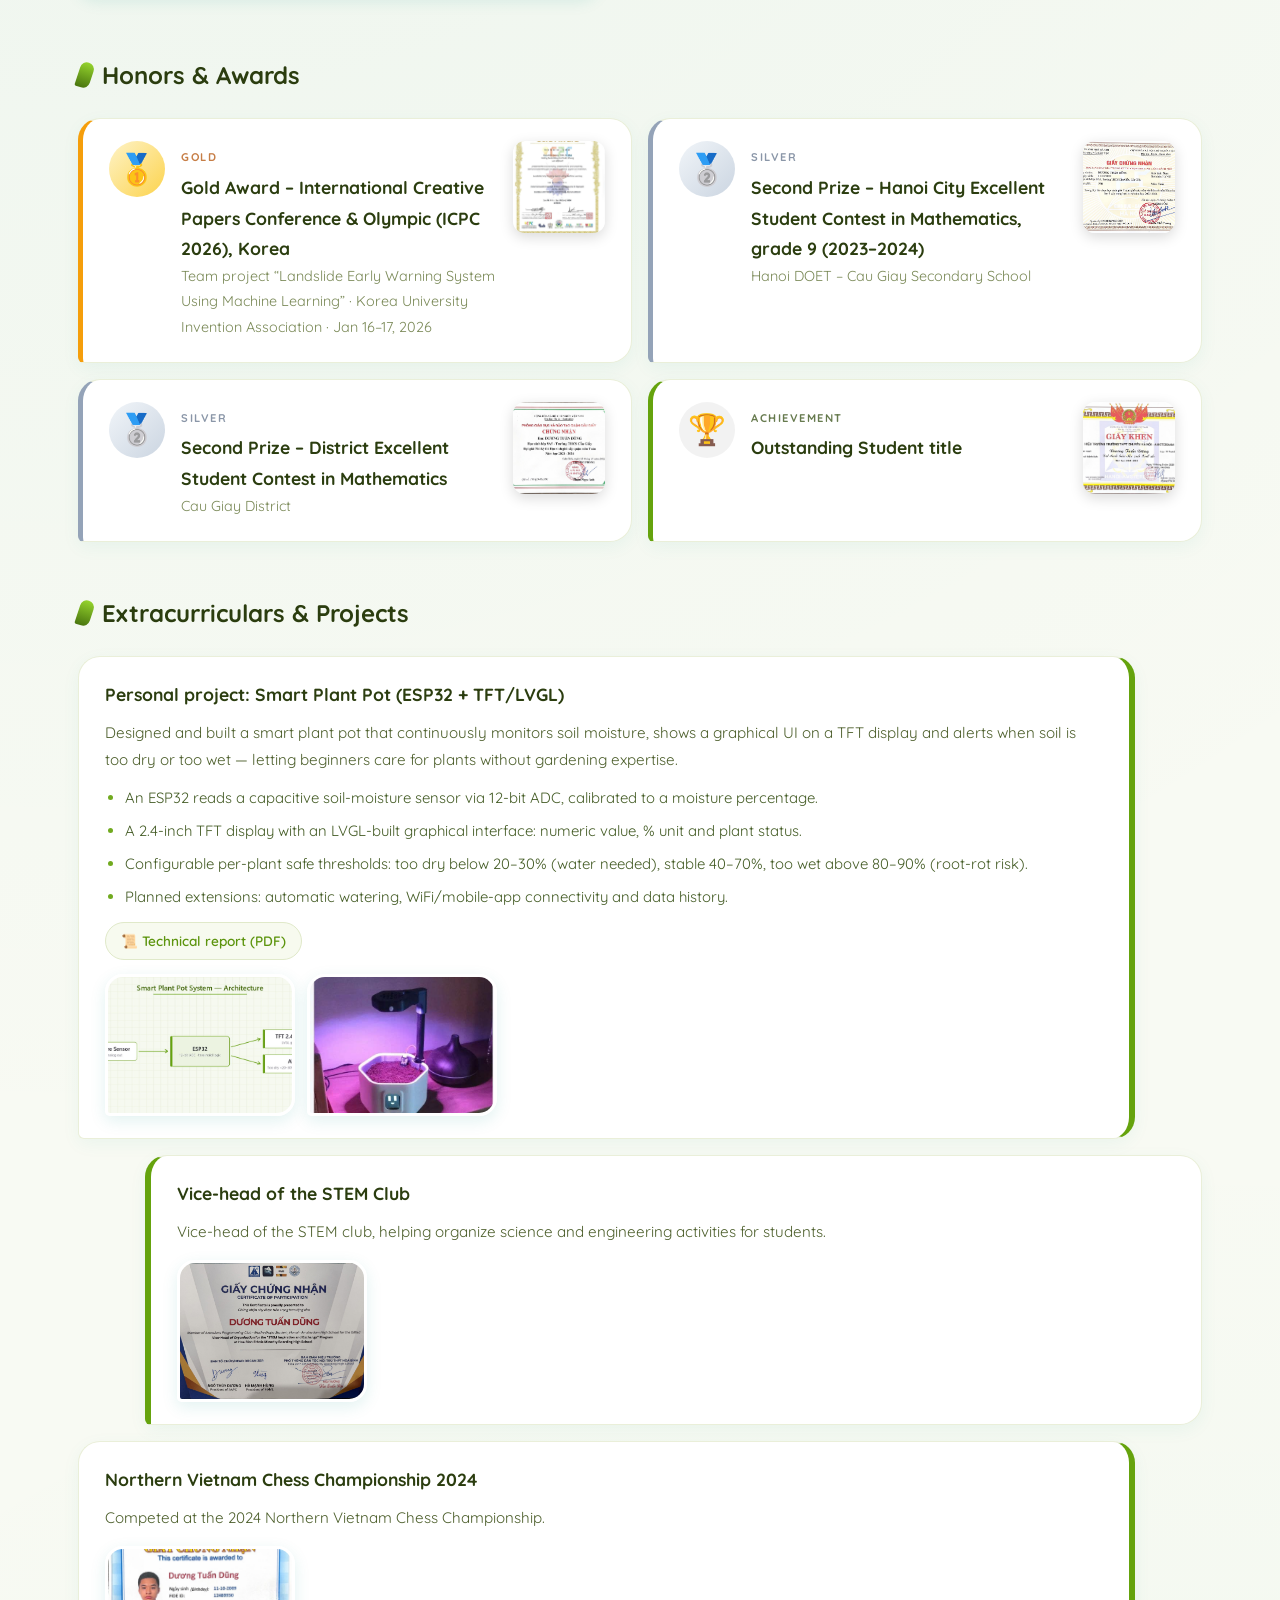
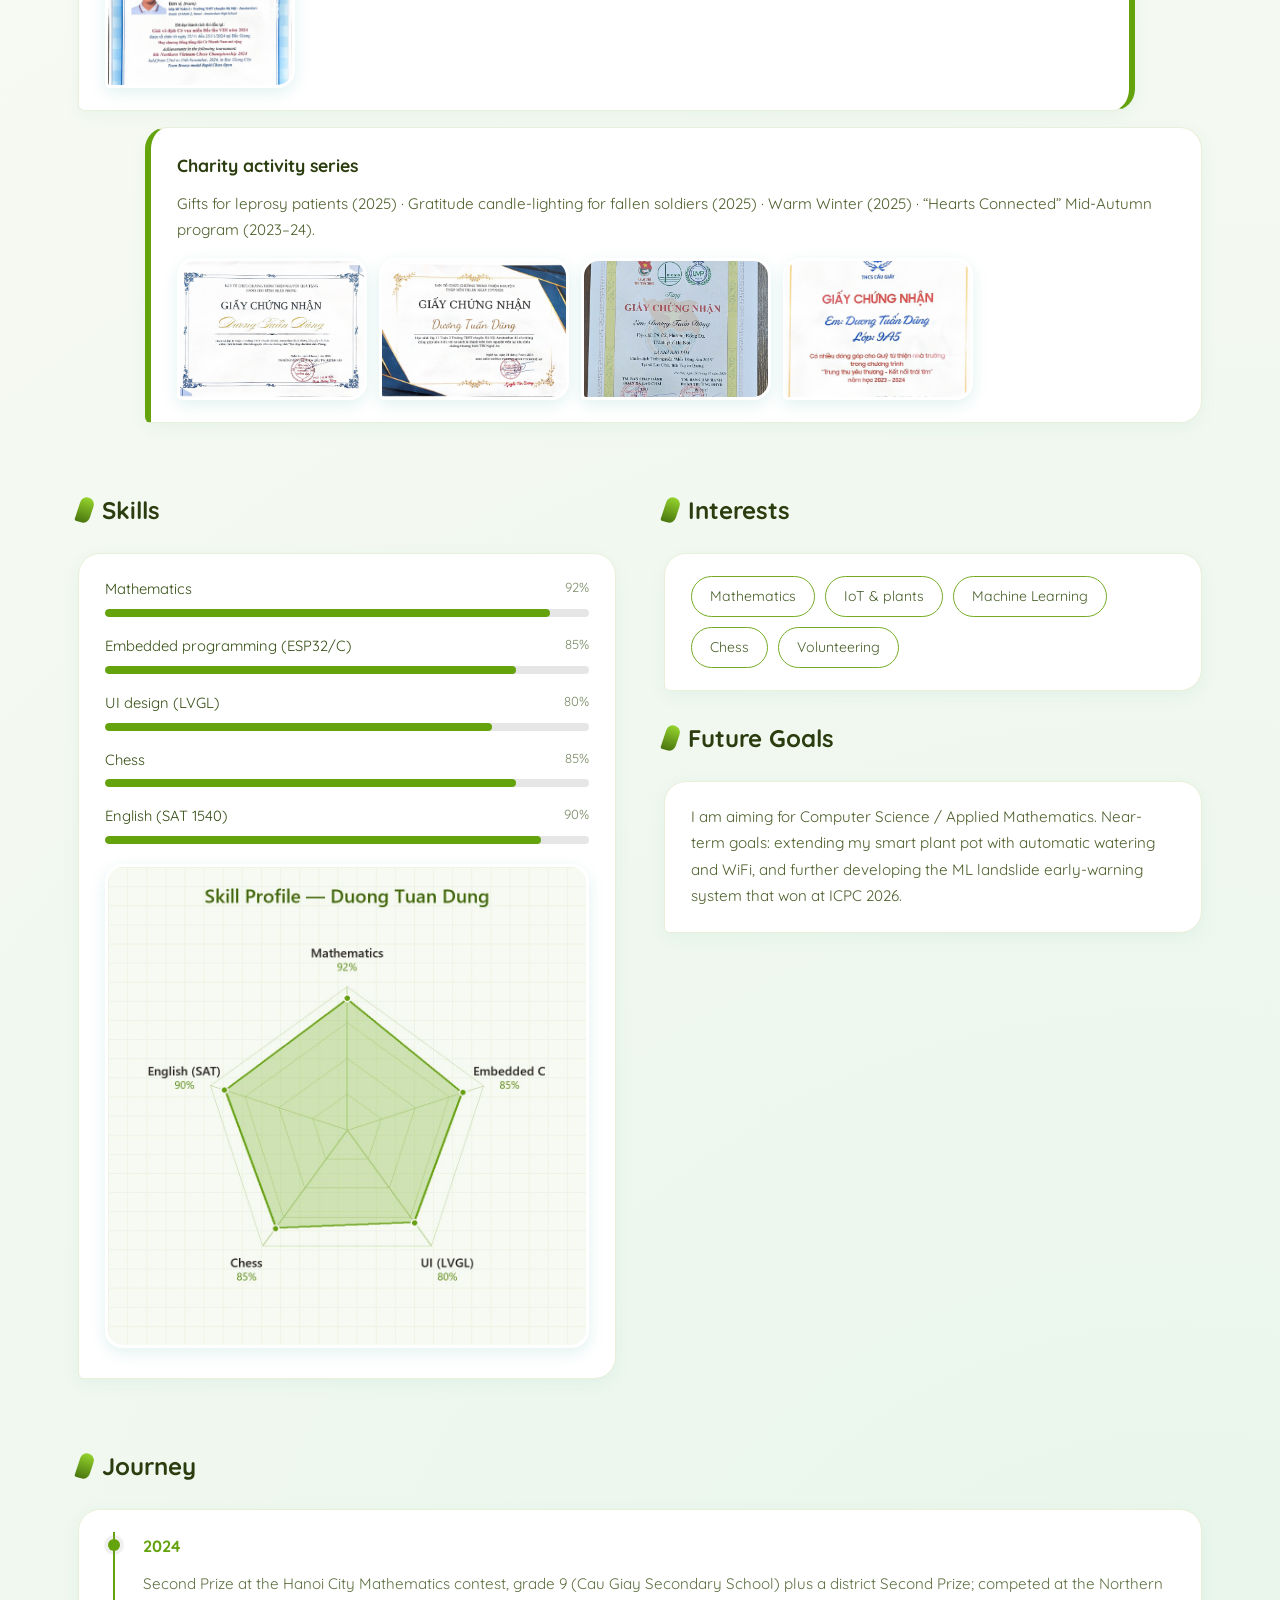
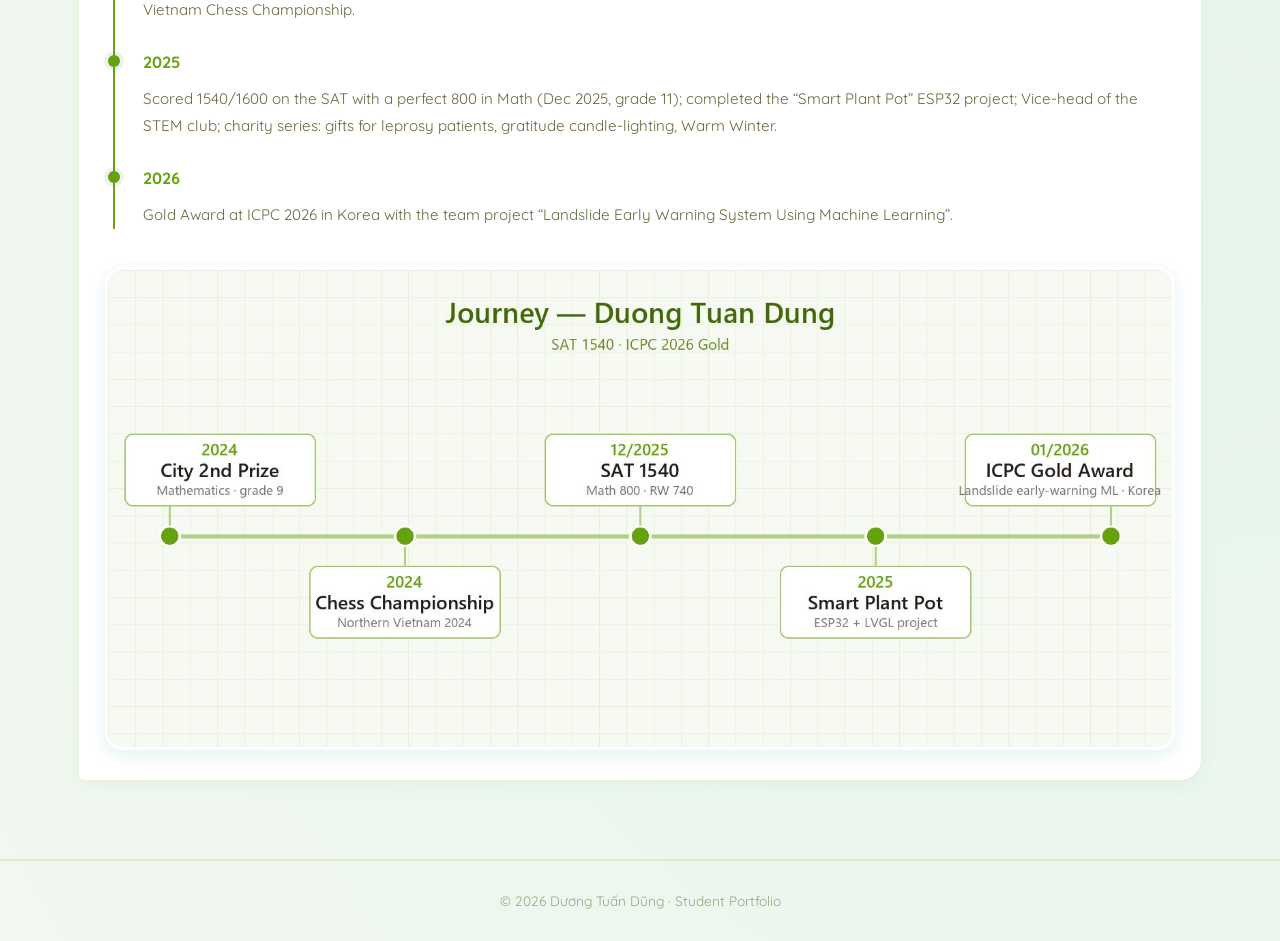
==== commit 537f2e3f: "Unique color palette (fuchsia / lime) with regenerated themed images" ====
--- a/index.html
+++ b/index.html
@@ -1,4 +1,4 @@
-<!DOCTYPE html><html lang='en'><head><meta charset='utf-8'><meta name='viewport' content='width=device-width,initial-scale=1'><title>Dương Tuấn Dũng – Portfolio</title><link rel='preconnect' href='https://fonts.googleapis.com'><link rel='preconnect' href='https://fonts.gstatic.com' crossorigin><link href='https://fonts.googleapis.com/css2?family=Quicksand:wght@500;600;700&display=swap' rel='stylesheet'><style>:root{--acc:#0d9488}
+<!DOCTYPE html><html lang='en'><head><meta charset='utf-8'><meta name='viewport' content='width=device-width,initial-scale=1'><title>Dương Tuấn Dũng – Portfolio</title><link rel='preconnect' href='https://fonts.googleapis.com'><link rel='preconnect' href='https://fonts.gstatic.com' crossorigin><link href='https://fonts.googleapis.com/css2?family=Quicksand:wght@500;600;700&display=swap' rel='stylesheet'><style>:root{--acc:#65a30d}
 *{margin:0;padding:0;box-sizing:border-box}
 img{max-width:100%}
 .container{max-width:1180px;margin:0 auto;padding:0 28px}
@@ -72,40 +72,40 @@
 body.lang-en .pane-vi{display:none}
 footer{margin-top:56px;padding:28px 0;text-align:center;font-size:.85rem}
 
-body{font-family:'Quicksand',sans-serif;background:#f3faf8;color:#134e4a;line-height:1.75;
+body{font-family:'Quicksand',sans-serif;background:#f8faf3;color:#344e13;line-height:1.75;
  background-image:radial-gradient(circle at 8% 12%,rgba(13,148,136,.06),transparent 40%),
    radial-gradient(circle at 92% 88%,rgba(16,185,129,.07),transparent 45%)}
 header{padding:88px 0 60px;text-align:center;position:relative;
- background:linear-gradient(165deg,#d7f2ec 0%,#e9f8f4 55%,#f3faf8 100%);border-bottom:2px solid #c9e9e2}
+ background:linear-gradient(165deg,#eaf2d7 0%,#f4f8e9 55%,#f8faf3 100%);border-bottom:2px solid #e0e9c9}
 .avatar{border:5px solid #fff;box-shadow:0 12px 34px rgba(13,148,136,.25);margin-bottom:20px}
-.monogram{border-radius:28px 28px 28px 6px;background:linear-gradient(135deg,#14b8a6,#0f766e);color:#fff;margin-bottom:20px;
+.monogram{border-radius:28px 28px 28px 6px;background:linear-gradient(135deg,#78b814,#4a760f);color:#fff;margin-bottom:20px;
  box-shadow:0 12px 34px rgba(13,148,136,.3)}
-h1{font-size:2.8rem;font-weight:700;color:#0f3d38}
-.school{color:#3f7a72;margin-top:8px;font-weight:600}
-.tagline{margin-top:16px;display:inline-block;background:#fff;border:1px solid #c9e9e2;color:#0f766e;
+h1{font-size:2.8rem;font-weight:700;color:#2b3d0f}
+.school{color:#647a3f;margin-top:8px;font-weight:600}
+.tagline{margin-top:16px;display:inline-block;background:#fff;border:1px solid #e0e9c9;color:#4a760f;
  padding:9px 24px;border-radius:999px;font-size:.93rem;font-weight:700;box-shadow:0 5px 18px rgba(13,148,136,.12)}
 .tagline::before{content:"🪴 "}
-.stat{background:#fff;border:1px solid #d3ede7;border-radius:24px 24px 24px 6px;padding:16px 26px;min-width:170px;box-shadow:0 6px 20px rgba(13,148,136,.08)}
-.stat b{display:block;font-size:1.6rem;color:#0d9488;font-weight:700}
-.stat span{color:#57897f;font-size:.84rem}
-h2{font-size:1.5rem;margin-bottom:22px;color:#0f3d38;font-weight:700;display:flex;align-items:center;gap:10px}
-h2::before{content:"";width:14px;height:26px;border-radius:10px 10px 10px 2px;background:linear-gradient(#2dd4bf,#0f766e);transform:rotate(18deg)}
-.card{background:#fff;border:1px solid #d9efe9;border-radius:22px 22px 22px 6px;padding:22px 26px;margin-bottom:16px;
+.stat{background:#fff;border:1px solid #e6edd3;border-radius:24px 24px 24px 6px;padding:16px 26px;min-width:170px;box-shadow:0 6px 20px rgba(13,148,136,.08)}
+.stat b{display:block;font-size:1.6rem;color:#5c940d;font-weight:700}
+.stat span{color:#7a8957;font-size:.84rem}
+h2{font-size:1.5rem;margin-bottom:22px;color:#2b3d0f;font-weight:700;display:flex;align-items:center;gap:10px}
+h2::before{content:"";width:14px;height:26px;border-radius:10px 10px 10px 2px;background:linear-gradient(#95d42d,#4a760f);transform:rotate(18deg)}
+.card{background:#fff;border:1px solid #eaefd9;border-radius:22px 22px 22px 6px;padding:22px 26px;margin-bottom:16px;
  box-shadow:0 5px 18px rgba(13,148,136,.06);transition:transform .2s,box-shadow .2s}
 .card:hover{transform:translateY(-3px);box-shadow:0 12px 30px rgba(13,148,136,.15)}
-.card h3{font-size:1.1rem;color:#0f3d38;font-weight:700}
-.card .org{color:#57897f;font-size:.9rem}
-.card p{margin-top:10px;color:#2c5f57;font-size:.95rem}
-.badge{display:inline-block;background:#ccfbf1;color:#0f766e;padding:3px 14px;border-radius:999px;font-size:.78rem;font-weight:700;margin-bottom:8px}
-a{color:#0d9488;text-decoration:none}
-.doclinks a{background:#effaf7;border:1px solid #c9e9e2;padding:6px 15px;border-radius:999px;font-size:.85rem;font-weight:600}
-.doclinks a:hover{background:#0f766e;color:#fff;border-color:#0f766e}
+.card h3{font-size:1.1rem;color:#2b3d0f;font-weight:700}
+.card .org{color:#7a8957;font-size:.9rem}
+.card p{margin-top:10px;color:#4d5f2c;font-size:.95rem}
+.badge{display:inline-block;background:#edfbcc;color:#4a760f;padding:3px 14px;border-radius:999px;font-size:.78rem;font-weight:700;margin-bottom:8px}
+a{color:#5c940d;text-decoration:none}
+.doclinks a{background:#f7faef;border:1px solid #e0e9c9;padding:6px 15px;border-radius:999px;font-size:.85rem;font-weight:600}
+.doclinks a:hover{background:#4a760f;color:#fff;border-color:#4a760f}
 .gallery a{border-radius:18px 18px 18px 5px;border:3px solid #fff;box-shadow:0 5px 16px rgba(13,148,136,.12)}
-.research{border-left:5px solid #2dd4bf}
-.doi{font-family:Consolas,monospace;font-size:.85rem;color:#57897f}
-.empty{color:#7ba69d;font-style:italic;background:#fff;border:2px dashed #c9e9e2;border-radius:18px;padding:18px 22px}
-footer{border-top:2px solid #c9e9e2;color:#7ba69d}
-.lang-switch{background:rgba(255,255,255,.92);border:1px solid #c9e9e2;box-shadow:0 4px 14px rgba(13,148,136,.12)}
-.lbtn{color:#57897f}.lbtn.active{background:#0d9488;color:#fff}
+.research{border-left:5px solid #95d42d}
+.doi{font-family:Consolas,monospace;font-size:.85rem;color:#7a8957}
+.empty{color:#99a67b;font-style:italic;background:#fff;border:2px dashed #e0e9c9;border-radius:18px;padding:18px 22px}
+footer{border-top:2px solid #e0e9c9;color:#99a67b}
+.lang-switch{background:rgba(255,255,255,.92);border:1px solid #e0e9c9;box-shadow:0 4px 14px rgba(13,148,136,.12)}
+.lbtn{color:#7a8957}.lbtn.active{background:#5c940d;color:#fff}
 .certimg{border-radius:18px;border:3px solid #fff;box-shadow:0 5px 16px rgba(13,148,136,.12)}
 </style></head><body class='lay-split aw-grid act-zig'><div class='lang-switch'><button class='lbtn' data-l='en'>EN</button><button class='lbtn' data-l='vi'>VI</button></div><div class='pane-vi' lang='vi'><header><div class='container'><img class='avatar' src='assets/img/avatar.jpg' alt='Dương Tuấn Dũng'><h1>Dương Tuấn Dũng</h1><div class='school'>THPT chuyên Hà Nội – Amsterdam · Lớp 11</div><div class='tagline'>SAT 1540 (Math 800) · Gold Award ICPC 2026 · Smart Plant Pot maker</div><div class='stats'><div class='stat'><b>1540</b><span>SAT (Math 800)</span></div><div class='stat'><b>Gold</b><span>ICPC 2026 – Hàn Quốc</span></div><div class='stat'><b>Giải Nhì</b><span>HSG TP Hà Nội – Toán</span></div></div></div></header><nav class='topnav'><a href='#about-vi'>Giới thiệu</a><a href='#certs-vi'>Chứng chỉ</a><a href='#awards-vi'>Thành tích</a><a href='#activities-vi'>Hoạt động</a><a href='#skills-vi'>Kỹ năng</a><a href='#journey-vi'>Hành trình</a></nav><main class='container'><section id='about-vi'><h2>Giới thiệu</h2><div class='card'><p style='margin-top:0'>Mình là Dương Tuấn Dũng, học sinh lớp 11 trường THPT chuyên Hà Nội – Amsterdam. Mình mạnh về Toán — giải Nhì Học sinh giỏi Thành phố Hà Nội môn Toán lớp 9 và SAT 1540/1600 với điểm Toán tuyệt đối 800. Năm 2026, đội của mình đạt Gold Award tại ICPC (Hàn Quốc) với hệ thống cảnh báo sớm sạt lở đất bằng Machine Learning. Mình cũng tự chế tạo “Chậu cây thông minh” trên ESP32 với màn hình TFT và giao diện LVGL, làm Phó ban CLB STEM, chơi cờ vua thi đấu và tham gia nhiều hoạt động thiện nguyện.</p><blockquote class='quote'>“Chăm một chậu cây cũng như giải một bài toán — cần quan sát, kiên nhẫn và đúng ngưỡng.”</blockquote></div></section><section id='certs-vi'><h2>Chứng chỉ chuẩn hóa</h2><div class='certgrid'><div class='card'><h3>SAT 1540/1600</h3><p>Reading &amp; Writing 740 · Math 800 (điểm tuyệt đối) · Kỳ thi 06/12/2025 (lớp 11)</p></div></div><img class='certimg' src='assets/img/sat-score.jpg' alt='SAT score'></section><section id='awards-vi'><h2>Thành tích & Giải thưởng</h2><div class='awgrid'><div class='card award reveal rk-gold'><div class='medal'>🥇</div><div class='awbody'><span class='rklab'>Vàng · Gold</span><h3>Gold Award – International Creative Papers Conference &amp; Olympic (ICPC 2026), Hàn Quốc</h3><div class='org'>Dự án nhóm “Landslide Early Warning System Using Machine Learning” · Korea University Invention Association · 16–17/01/2026</div></div><a class='awthumb' href='assets/img/award-gold-award-international-creative-papers-conferenc.jpg'><img src='assets/img/award-gold-award-international-creative-papers-conferenc.jpg' alt='Gold Award – International Creative Papers Conference &amp; Olympic (ICPC 2026), Hàn Quốc' loading='lazy'></a></div><div class='card award reveal rk-silver'><div class='medal'>🥈</div><div class='awbody'><span class='rklab'>Bạc · Silver</span><h3>Giải Nhì kỳ thi chọn HSG Thành phố các môn văn hóa lớp 9 – môn Toán (2023–2024)</h3><div class='org'>Sở GD&amp;ĐT Hà Nội – THCS Cầu Giấy</div></div><a class='awthumb' href='assets/img/award-giai-nhi-ky-thi-chon-hsg-thanh-pho-cac-mon-van-hoa.jpg'><img src='assets/img/award-giai-nhi-ky-thi-chon-hsg-thanh-pho-cac-mon-van-hoa.jpg' alt='Giải Nhì kỳ thi chọn HSG Thành phố các môn văn hóa lớp 9 – môn Toán (2023–2024)' loading='lazy'></a></div><div class='card award reveal rk-silver'><div class='medal'>🥈</div><div class='awbody'><span class='rklab'>Bạc · Silver</span><h3>Giải Nhì kỳ thi HSG cấp Quận môn Toán</h3><div class='org'>Quận Cầu Giấy</div></div><a class='awthumb' href='assets/img/award-giai-nhi-ky-thi-hsg-cap-quan-mon-toan.jpg'><img src='assets/img/award-giai-nhi-ky-thi-hsg-cap-quan-mon-toan.jpg' alt='Giải Nhì kỳ thi HSG cấp Quận môn Toán' loading='lazy'></a></div><div class='card award reveal rk-part'><div class='medal'>🏆</div><div class='awbody'><span class='rklab'>Thành tích</span><h3>Danh hiệu Học sinh xuất sắc</h3></div><a class='awthumb' href='assets/img/award-danh-hieu-hoc-sinh-xuat-sac.jpg'><img src='assets/img/award-danh-hieu-hoc-sinh-xuat-sac.jpg' alt='Danh hiệu Học sinh xuất sắc' loading='lazy'></a></div></div></section><section id='activities-vi'><h2>Hoạt động ngoại khóa & Dự án</h2><div class='actwrap'><div class='card reveal'><h3>Sản phẩm cá nhân: Chậu cây thông minh (ESP32 + TFT/LVGL)</h3><p>Thiết kế và chế tạo chậu cây thông minh theo dõi độ ẩm đất liên tục, hiển thị giao diện đồ họa trên màn TFT và cảnh báo khi đất quá khô hoặc quá ướt — giúp người mới chăm cây không cần kinh nghiệm nông nghiệp.</p><ul class='pts'><li>Vi điều khiển ESP32 đọc cảm biến độ ẩm đất điện dung qua ADC 12-bit, hiệu chuẩn ra phần trăm độ ẩm.</li><li>Màn hình TFT 2.4 inch với giao diện đồ họa xây dựng bằng thư viện LVGL: giá trị số, đơn vị %, trạng thái cây.</li><li>Ngưỡng an toàn cấu hình được theo loại cây: quá khô &lt; 20–30% (cần tưới), ổn định 40–70%, quá ướt &gt; 80–90% (nguy cơ úng rễ).</li><li>Hướng mở rộng: tưới tự động, kết nối WiFi/ứng dụng di động và lưu lịch sử dữ liệu.</li></ul><div class='doclinks'><a href='assets/docs/bao-cao-ky-thuat-pdf.pdf'>📜 Báo cáo kỹ thuật (PDF)</a></div><div class='gallery'><a href='assets/img/act0-0.jpg'><img src='assets/img/act0-0.jpg' alt='Sản phẩm cá nhân: Chậu cây thông minh (ESP32 + TFT/LVGL)' loading='lazy'></a><a href='assets/img/act0-1.jpg'><img src='assets/img/act0-1.jpg' alt='Sản phẩm cá nhân: Chậu cây thông minh (ESP32 + TFT/LVGL)' loading='lazy'></a></div></div><div class='card reveal'><h3>Phó ban CLB STEM</h3><p>Phó ban CLB STEM, tham gia tổ chức các hoạt động khoa học – kỹ thuật cho học sinh.</p><div class='gallery'><a href='assets/img/act1-0.jpg'><img src='assets/img/act1-0.jpg' alt='Phó ban CLB STEM' loading='lazy'></a></div></div><div class='card reveal'><h3>Giải Vô địch Cờ vua miền Bắc 2024</h3><p>Tham gia tranh tài tại Giải Vô địch Cờ vua miền Bắc năm 2024.</p><div class='gallery'><a href='assets/img/act2-0.jpg'><img src='assets/img/act2-0.jpg' alt='Giải Vô địch Cờ vua miền Bắc 2024' loading='lazy'></a></div></div><div class='card reveal'><h3>Chuỗi hoạt động thiện nguyện</h3><p>Quà tặng bệnh nhân phong (2025) · Thắp nến tri ân các anh hùng liệt sĩ (2025) · Mùa đông ấm (2025) · Trung thu “Yêu thương kết nối trái tim” (2023–24).</p><div class='gallery'><a href='assets/img/act3-0.jpg'><img src='assets/img/act3-0.jpg' alt='Chuỗi hoạt động thiện nguyện' loading='lazy'></a><a href='assets/img/act3-1.jpg'><img src='assets/img/act3-1.jpg' alt='Chuỗi hoạt động thiện nguyện' loading='lazy'></a><a href='assets/img/act3-2.jpg'><img src='assets/img/act3-2.jpg' alt='Chuỗi hoạt động thiện nguyện' loading='lazy'></a><a href='assets/img/act3-3.jpg'><img src='assets/img/act3-3.jpg' alt='Chuỗi hoạt động thiện nguyện' loading='lazy'></a></div></div></div></section><div class='twocol'><section id='skills-vi'><h2>Kỹ năng</h2><div class='card reveal'><div class='skillgrid' style='grid-template-columns:1fr'><div class='skill'><span>Toán học<em>92%</em></span><div class='bar'><i style='width:92%'></i></div></div><div class='skill'><span>Lập trình nhúng (ESP32/C)<em>85%</em></span><div class='bar'><i style='width:85%'></i></div></div><div class='skill'><span>Thiết kế giao diện (LVGL)<em>80%</em></span><div class='bar'><i style='width:80%'></i></div></div><div class='skill'><span>Cờ vua<em>85%</em></span><div class='bar'><i style='width:85%'></i></div></div><div class='skill'><span>Tiếng Anh (SAT 1540)<em>90%</em></span><div class='bar'><i style='width:90%'></i></div></div></div><a href='assets/img/skill-radar.jpg'><img class='certimg' style='max-width:100%;margin-top:20px' src='assets/img/skill-radar.jpg' alt='skill radar' loading='lazy'></a></div></section><section><h2>Sở thích & Quan tâm</h2><div class='card'><div class='chips'><span>Toán học</span><span>IoT &amp; cây trồng</span><span>Machine Learning</span><span>Cờ vua</span><span>Thiện nguyện</span></div></div><h2 style='margin-top:26px'>Định hướng tương lai</h2><div class='card'><p style='margin-top:0'>Mình hướng tới ngành Khoa học Máy tính / Toán ứng dụng. Mục tiêu gần là mở rộng chậu cây thông minh với tính năng tưới tự động và kết nối WiFi, đồng thời phát triển tiếp hệ thống cảnh báo sạt lở bằng Machine Learning đã đạt giải tại ICPC 2026.</p></div></section></div><section id='journey-vi'><h2>Hành trình</h2><div class='card reveal'><div class='tl'><div class='tl-item'><span class='tl-year'>2024</span><p>Giải Nhì kỳ thi HSG Thành phố Hà Nội môn Toán lớp 9 (THCS Cầu Giấy) cùng giải Nhì cấp Quận; tham gia Giải Vô địch Cờ vua miền Bắc.</p></div><div class='tl-item'><span class='tl-year'>2025</span><p>SAT 1540/1600 với điểm Toán tuyệt đối 800 (12/2025, lớp 11); hoàn thành sản phẩm cá nhân “Chậu cây thông minh” trên ESP32; Phó ban CLB STEM; chuỗi thiện nguyện: quà tặng bệnh nhân phong, thắp nến tri ân, Mùa đông ấm.</p></div><div class='tl-item'><span class='tl-year'>2026</span><p>Gold Award tại ICPC 2026 (Hàn Quốc) với dự án nhóm “Landslide Early Warning System Using Machine Learning”.</p></div></div><a href='assets/img/journey-roadmap.jpg'><img class='certimg' style='max-width:100%;margin-top:14px' src='assets/img/journey-roadmap.jpg' alt='journey roadmap' loading='lazy'></a></div></section></main><footer>© 2026 Dương Tuấn Dũng · Portfolio học sinh</footer></div><div class='pane-en' lang='en'><header><div class='container'><img class='avatar' src='assets/img/avatar.jpg' alt='Dương Tuấn Dũng'><h1>Dương Tuấn Dũng</h1><div class='school'>Hanoi – Amsterdam High School for the Gifted · Grade 11</div><div class='tagline'>SAT 1540 (Math 800) · ICPC 2026 Gold Award · Smart Plant Pot maker</div><div class='stats'><div class='stat'><b>1540</b><span>SAT (Math 800)</span></div><div class='stat'><b>Gold</b><span>ICPC 2026 – Korea</span></div><div class='stat'><b>2nd Prize</b><span>Hanoi City Contest – Math</span></div></div></div></header><nav class='topnav'><a href='#about-en'>About</a><a href='#certs-en'>Tests</a><a href='#awards-en'>Awards</a><a href='#activities-en'>Activities</a><a href='#skills-en'>Skills</a><a href='#journey-en'>Journey</a></nav><main class='container'><section id='about-en'><h2>About Me</h2><div class='card'><p style='margin-top:0'>I am Duong Tuan Dung, a grade-11 student at Hanoi – Amsterdam High School for the Gifted. Mathematics is my strength — Second Prize at the Hanoi City contest in grade 9 and a 1540/1600 SAT with a perfect 800 in Math. In 2026 my team won the Gold Award at ICPC in Korea with a machine-learning landslide early-warning system. I also built a “Smart Plant Pot” on the ESP32 with a TFT display and LVGL interface, serve as Vice-head of the STEM club, play competitive chess and volunteer regularly.</p><blockquote class='quote'>“Caring for a plant is like solving a math problem — observation, patience and the right thresholds.”</blockquote></div></section><section id='certs-en'><h2>Standardized Tests</h2><div class='certgrid'><div class='card'><h3>SAT 1540/1600</h3><p>Reading &amp; Writing 740 · Math 800 (perfect score) · Taken Dec 6, 2025 (grade 11)</p></div></div><img class='certimg' src='assets/img/sat-score.jpg' alt='SAT score'></section><section id='awards-en'><h2>Honors & Awards</h2><div class='awgrid'><div class='card award reveal rk-gold'><div class='medal'>🥇</div><div class='awbody'><span class='rklab'>Gold</span><h3>Gold Award – International Creative Papers Conference &amp; Olympic (ICPC 2026), Korea</h3><div class='org'>Team project “Landslide Early Warning System Using Machine Learning” · Korea University Invention Association · Jan 16–17, 2026</div></div><a class='awthumb' href='assets/img/award-gold-award-international-creative-papers-conferenc.jpg'><img src='assets/img/award-gold-award-international-creative-papers-conferenc.jpg' alt='Gold Award – International Creative Papers Conference &amp; Olympic (ICPC 2026), Korea' loading='lazy'></a></div><div class='card award reveal rk-silver'><div class='medal'>🥈</div><div class='awbody'><span class='rklab'>Silver</span><h3>Second Prize – Hanoi City Excellent Student Contest in Mathematics, grade 9 (2023–2024)</h3><div class='org'>Hanoi DOET – Cau Giay Secondary School</div></div><a class='awthumb' href='assets/img/award-giai-nhi-ky-thi-chon-hsg-thanh-pho-cac-mon-van-hoa.jpg'><img src='assets/img/award-giai-nhi-ky-thi-chon-hsg-thanh-pho-cac-mon-van-hoa.jpg' alt='Second Prize – Hanoi City Excellent Student Contest in Mathematics, grade 9 (2023–2024)' loading='lazy'></a></div><div class='card award reveal rk-silver'><div class='medal'>🥈</div><div class='awbody'><span class='rklab'>Silver</span><h3>Second Prize – District Excellent Student Contest in Mathematics</h3><div class='org'>Cau Giay District</div></div><a class='awthumb' href='assets/img/award-giai-nhi-ky-thi-hsg-cap-quan-mon-toan.jpg'><img src='assets/img/award-giai-nhi-ky-thi-hsg-cap-quan-mon-toan.jpg' alt='Second Prize – District Excellent Student Contest in Mathematics' loading='lazy'></a></div><div class='card award reveal rk-part'><div class='medal'>🏆</div><div class='awbody'><span class='rklab'>Achievement</span><h3>Outstanding Student title</h3></div><a class='awthumb' href='assets/img/award-danh-hieu-hoc-sinh-xuat-sac.jpg'><img src='assets/img/award-danh-hieu-hoc-sinh-xuat-sac.jpg' alt='Outstanding Student title' loading='lazy'></a></div></div></section><section id='activities-en'><h2>Extracurriculars & Projects</h2><div class='actwrap'><div class='card reveal'><h3>Personal project: Smart Plant Pot (ESP32 + TFT/LVGL)</h3><p>Designed and built a smart plant pot that continuously monitors soil moisture, shows a graphical UI on a TFT display and alerts when soil is too dry or too wet — letting beginners care for plants without gardening expertise.</p><ul class='pts'><li>An ESP32 reads a capacitive soil-moisture sensor via 12-bit ADC, calibrated to a moisture percentage.</li><li>A 2.4-inch TFT display with an LVGL-built graphical interface: numeric value, % unit and plant status.</li><li>Configurable per-plant safe thresholds: too dry below 20–30% (water needed), stable 40–70%, too wet above 80–90% (root-rot risk).</li><li>Planned extensions: automatic watering, WiFi/mobile-app connectivity and data history.</li></ul><div class='doclinks'><a href='assets/docs/bao-cao-ky-thuat-pdf.pdf'>📜 Technical report (PDF)</a></div><div class='gallery'><a href='assets/img/act0-0.jpg'><img src='assets/img/act0-0.jpg' alt='Personal project: Smart Plant Pot (ESP32 + TFT/LVGL)' loading='lazy'></a><a href='assets/img/act0-1.jpg'><img src='assets/img/act0-1.jpg' alt='Personal project: Smart Plant Pot (ESP32 + TFT/LVGL)' loading='lazy'></a></div></div><div class='card reveal'><h3>Vice-head of the STEM Club</h3><p>Vice-head of the STEM club, helping organize science and engineering activities for students.</p><div class='gallery'><a href='assets/img/act1-0.jpg'><img src='assets/img/act1-0.jpg' alt='Vice-head of the STEM Club' loading='lazy'></a></div></div><div class='card reveal'><h3>Northern Vietnam Chess Championship 2024</h3><p>Competed at the 2024 Northern Vietnam Chess Championship.</p><div class='gallery'><a href='assets/img/act2-0.jpg'><img src='assets/img/act2-0.jpg' alt='Northern Vietnam Chess Championship 2024' loading='lazy'></a></div></div><div class='card reveal'><h3>Charity activity series</h3><p>Gifts for leprosy patients (2025) · Gratitude candle-lighting for fallen soldiers (2025) · Warm Winter (2025) · “Hearts Connected” Mid-Autumn program (2023–24).</p><div class='gallery'><a href='assets/img/act3-0.jpg'><img src='assets/img/act3-0.jpg' alt='Charity activity series' loading='lazy'></a><a href='assets/img/act3-1.jpg'><img src='assets/img/act3-1.jpg' alt='Charity activity series' loading='lazy'></a><a href='assets/img/act3-2.jpg'><img src='assets/img/act3-2.jpg' alt='Charity activity series' loading='lazy'></a><a href='assets/img/act3-3.jpg'><img src='assets/img/act3-3.jpg' alt='Charity activity series' loading='lazy'></a></div></div></div></section><div class='twocol'><section id='skills-en'><h2>Skills</h2><div class='card reveal'><div class='skillgrid' style='grid-template-columns:1fr'><div class='skill'><span>Mathematics<em>92%</em></span><div class='bar'><i style='width:92%'></i></div></div><div class='skill'><span>Embedded programming (ESP32/C)<em>85%</em></span><div class='bar'><i style='width:85%'></i></div></div><div class='skill'><span>UI design (LVGL)<em>80%</em></span><div class='bar'><i style='width:80%'></i></div></div><div class='skill'><span>Chess<em>85%</em></span><div class='bar'><i style='width:85%'></i></div></div><div class='skill'><span>English (SAT 1540)<em>90%</em></span><div class='bar'><i style='width:90%'></i></div></div></div><a href='assets/img/skill-radar.jpg'><img class='certimg' style='max-width:100%;margin-top:20px' src='assets/img/skill-radar.jpg' alt='skill radar' loading='lazy'></a></div></section><section><h2>Interests</h2><div class='card'><div class='chips'><span>Mathematics</span><span>IoT &amp; plants</span><span>Machine Learning</span><span>Chess</span><span>Volunteering</span></div></div><h2 style='margin-top:26px'>Future Goals</h2><div class='card'><p style='margin-top:0'>I am aiming for Computer Science / Applied Mathematics. Near-term goals: extending my smart plant pot with automatic watering and WiFi, and further developing the ML landslide early-warning system that won at ICPC 2026.</p></div></section></div><section id='journey-en'><h2>Journey</h2><div class='card reveal'><div class='tl'><div class='tl-item'><span class='tl-year'>2024</span><p>Second Prize at the Hanoi City Mathematics contest, grade 9 (Cau Giay Secondary School) plus a district Second Prize; competed at the Northern Vietnam Chess Championship.</p></div><div class='tl-item'><span class='tl-year'>2025</span><p>Scored 1540/1600 on the SAT with a perfect 800 in Math (Dec 2025, grade 11); completed the “Smart Plant Pot” ESP32 project; Vice-head of the STEM club; charity series: gifts for leprosy patients, gratitude candle-lighting, Warm Winter.</p></div><div class='tl-item'><span class='tl-year'>2026</span><p>Gold Award at ICPC 2026 in Korea with the team project “Landslide Early Warning System Using Machine Learning”.</p></div></div><a href='assets/img/journey-roadmap.jpg'><img class='certimg' style='max-width:100%;margin-top:14px' src='assets/img/journey-roadmap.jpg' alt='journey roadmap' loading='lazy'></a></div></section></main><footer>© 2026 Dương Tuấn Dũng · Student Portfolio</footer></div><script>function setLang(l,save){document.body.classList.toggle('lang-en',l==='en');document.documentElement.lang=l;if(save){try{localStorage.setItem('plang',l)}catch(e){}}document.querySelectorAll('.lbtn').forEach(function(b){b.classList.toggle('active',b.dataset.l===l)});}document.querySelectorAll('.lbtn').forEach(function(b){b.addEventListener('click',function(){setLang(b.dataset.l,true)})});var saved='en';try{saved=localStorage.getItem('plang')||'en'}catch(e){}setLang(saved,false);var io=new IntersectionObserver(function(es){es.forEach(function(x){if(x.isIntersecting){x.target.classList.add('in');io.unobserve(x.target)}})},{threshold:.08});document.querySelectorAll('.reveal').forEach(function(el){io.observe(el)});var lb=document.createElement('div');lb.className='lb';lb.innerHTML='<img>';document.body.appendChild(lb);lb.addEventListener('click',function(){lb.classList.remove('open')});document.querySelectorAll('.gallery a,.awthumb').forEach(function(a){a.addEventListener('click',function(ev){ev.preventDefault();lb.querySelector('img').src=a.getAttribute('href');lb.classList.add('open')})});</script></body></html>
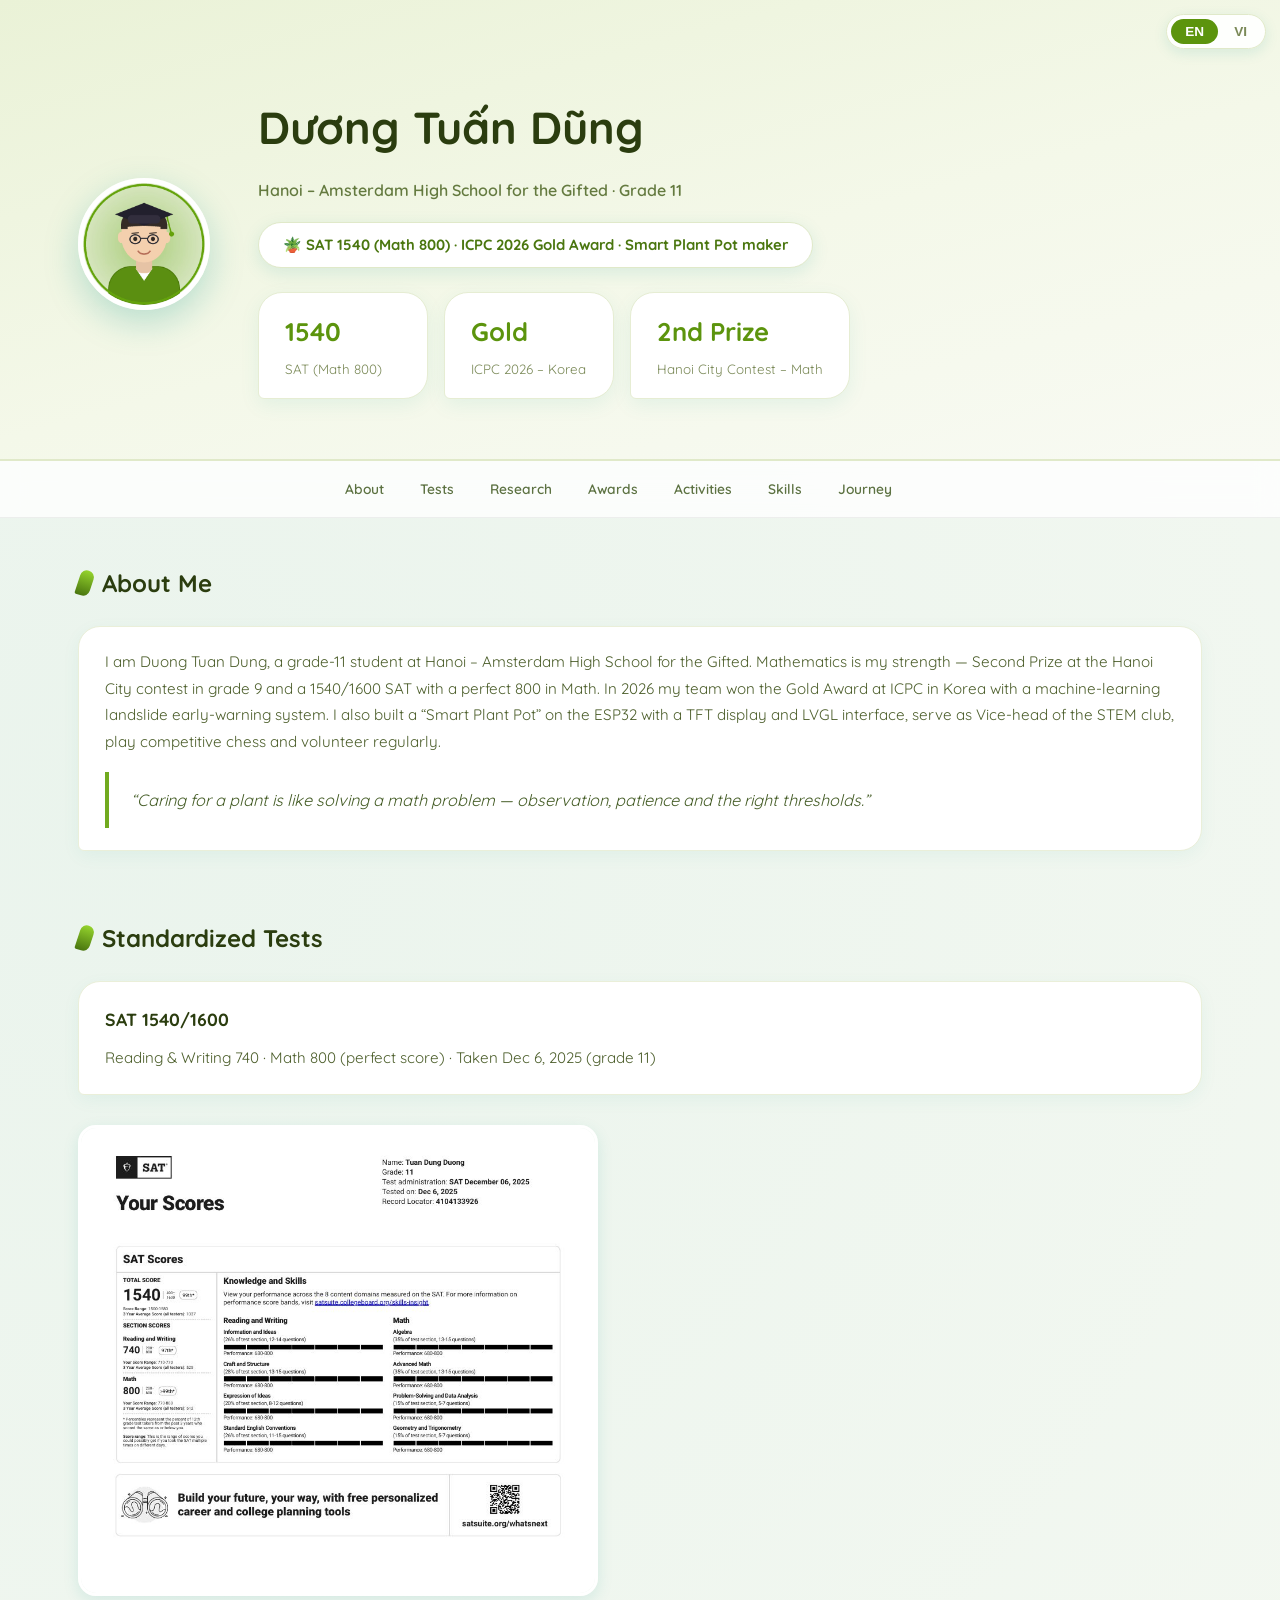
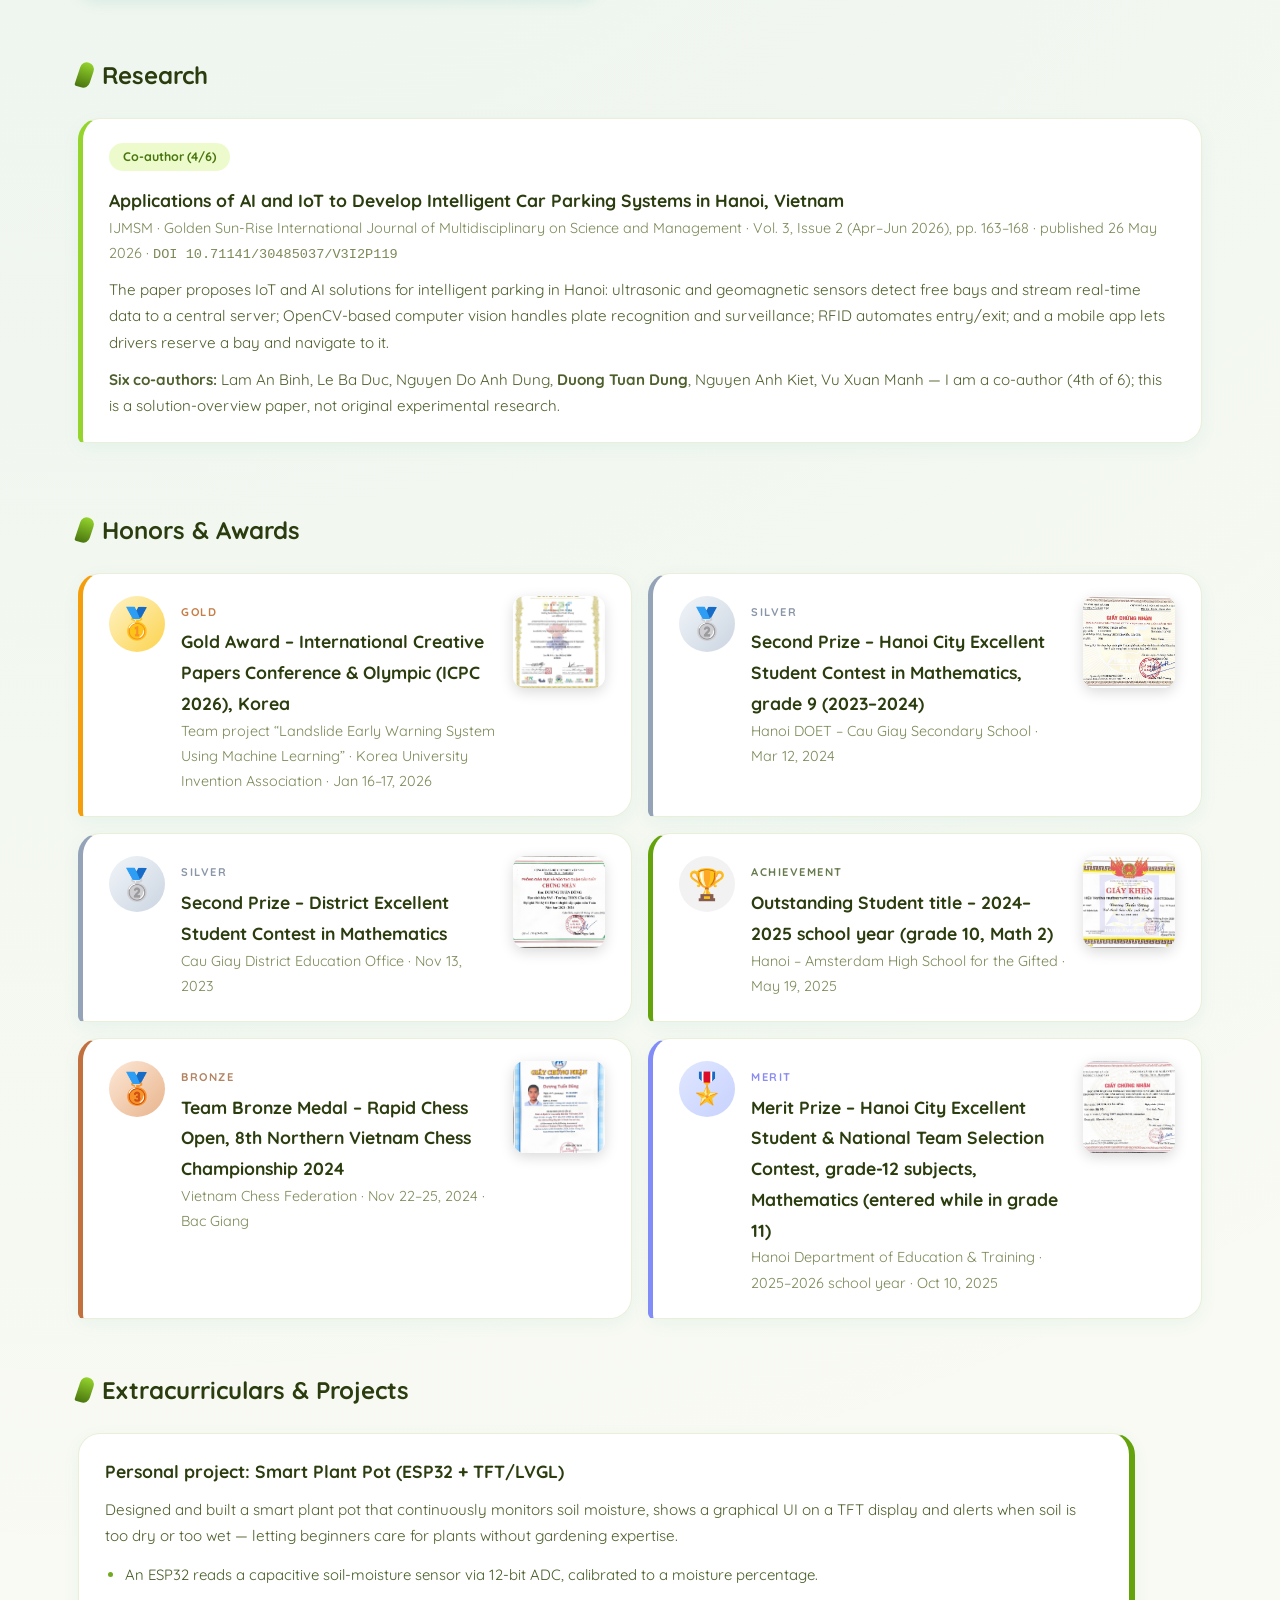
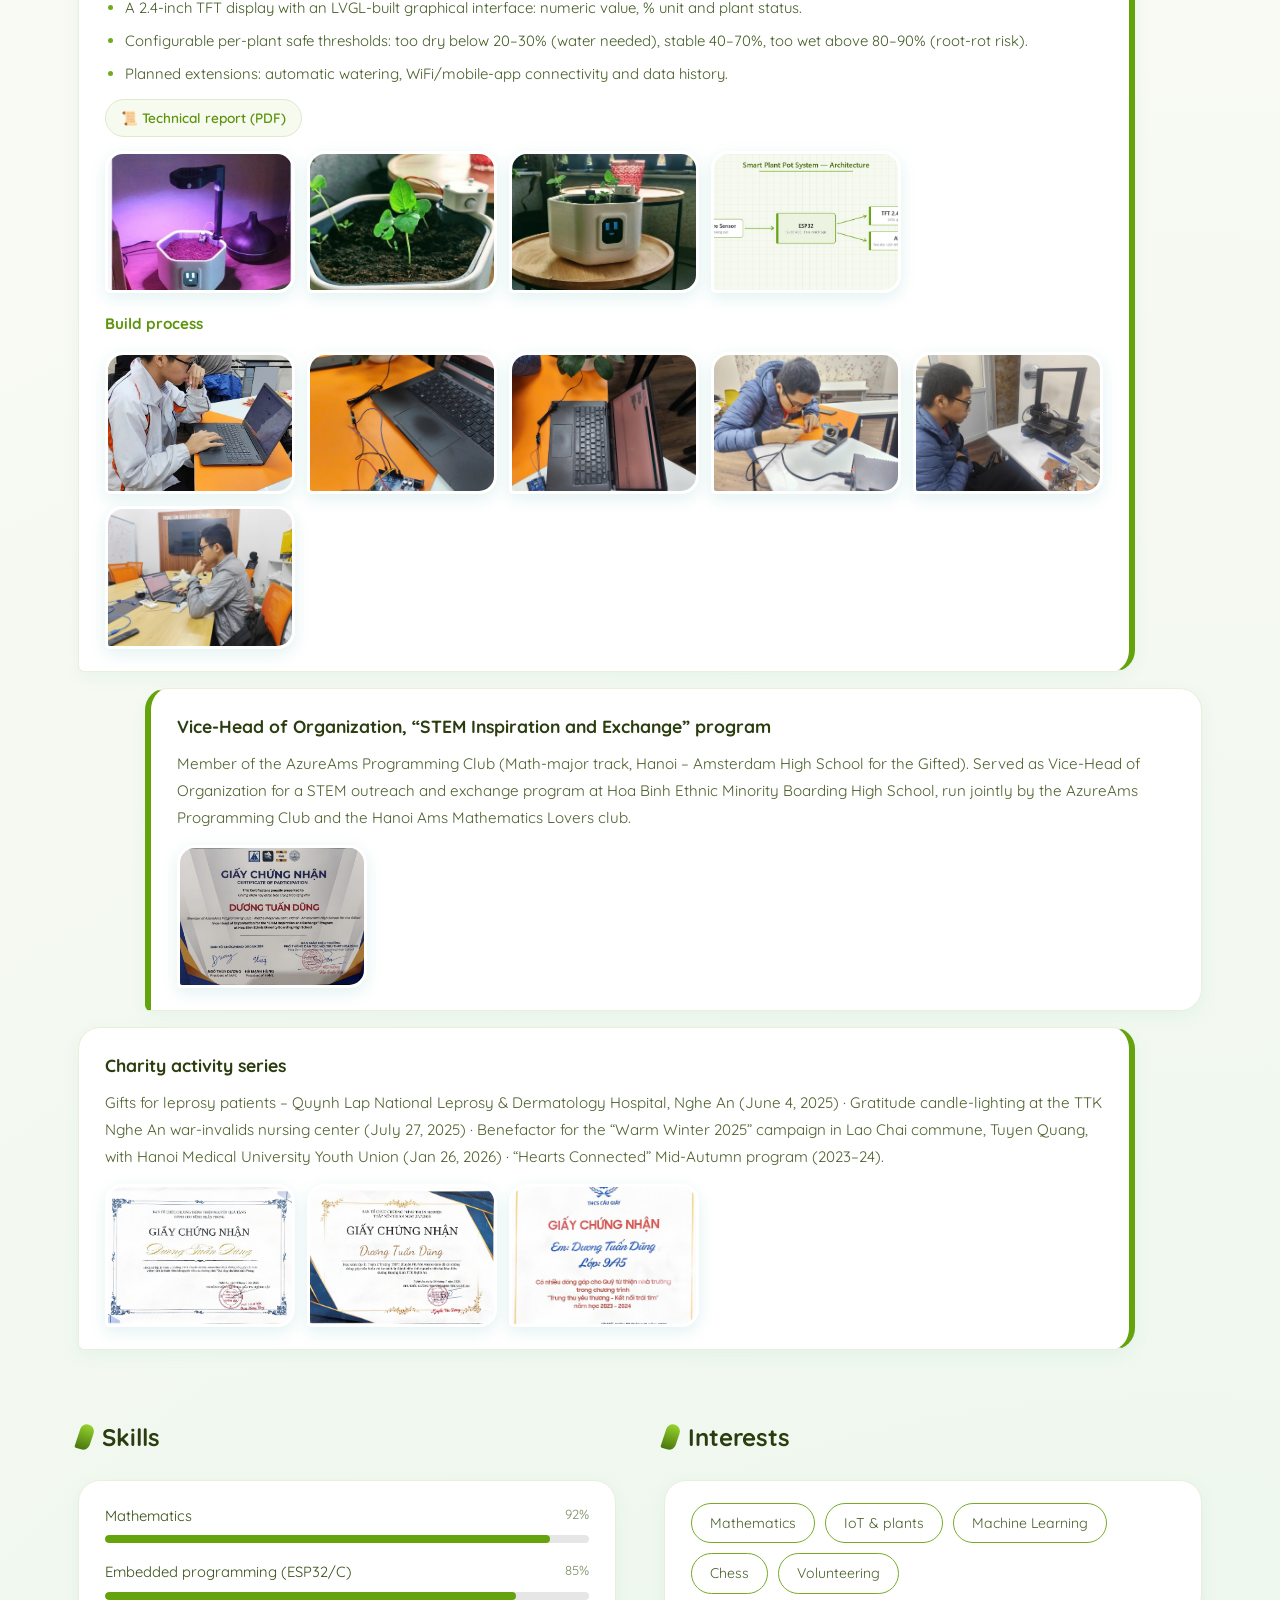
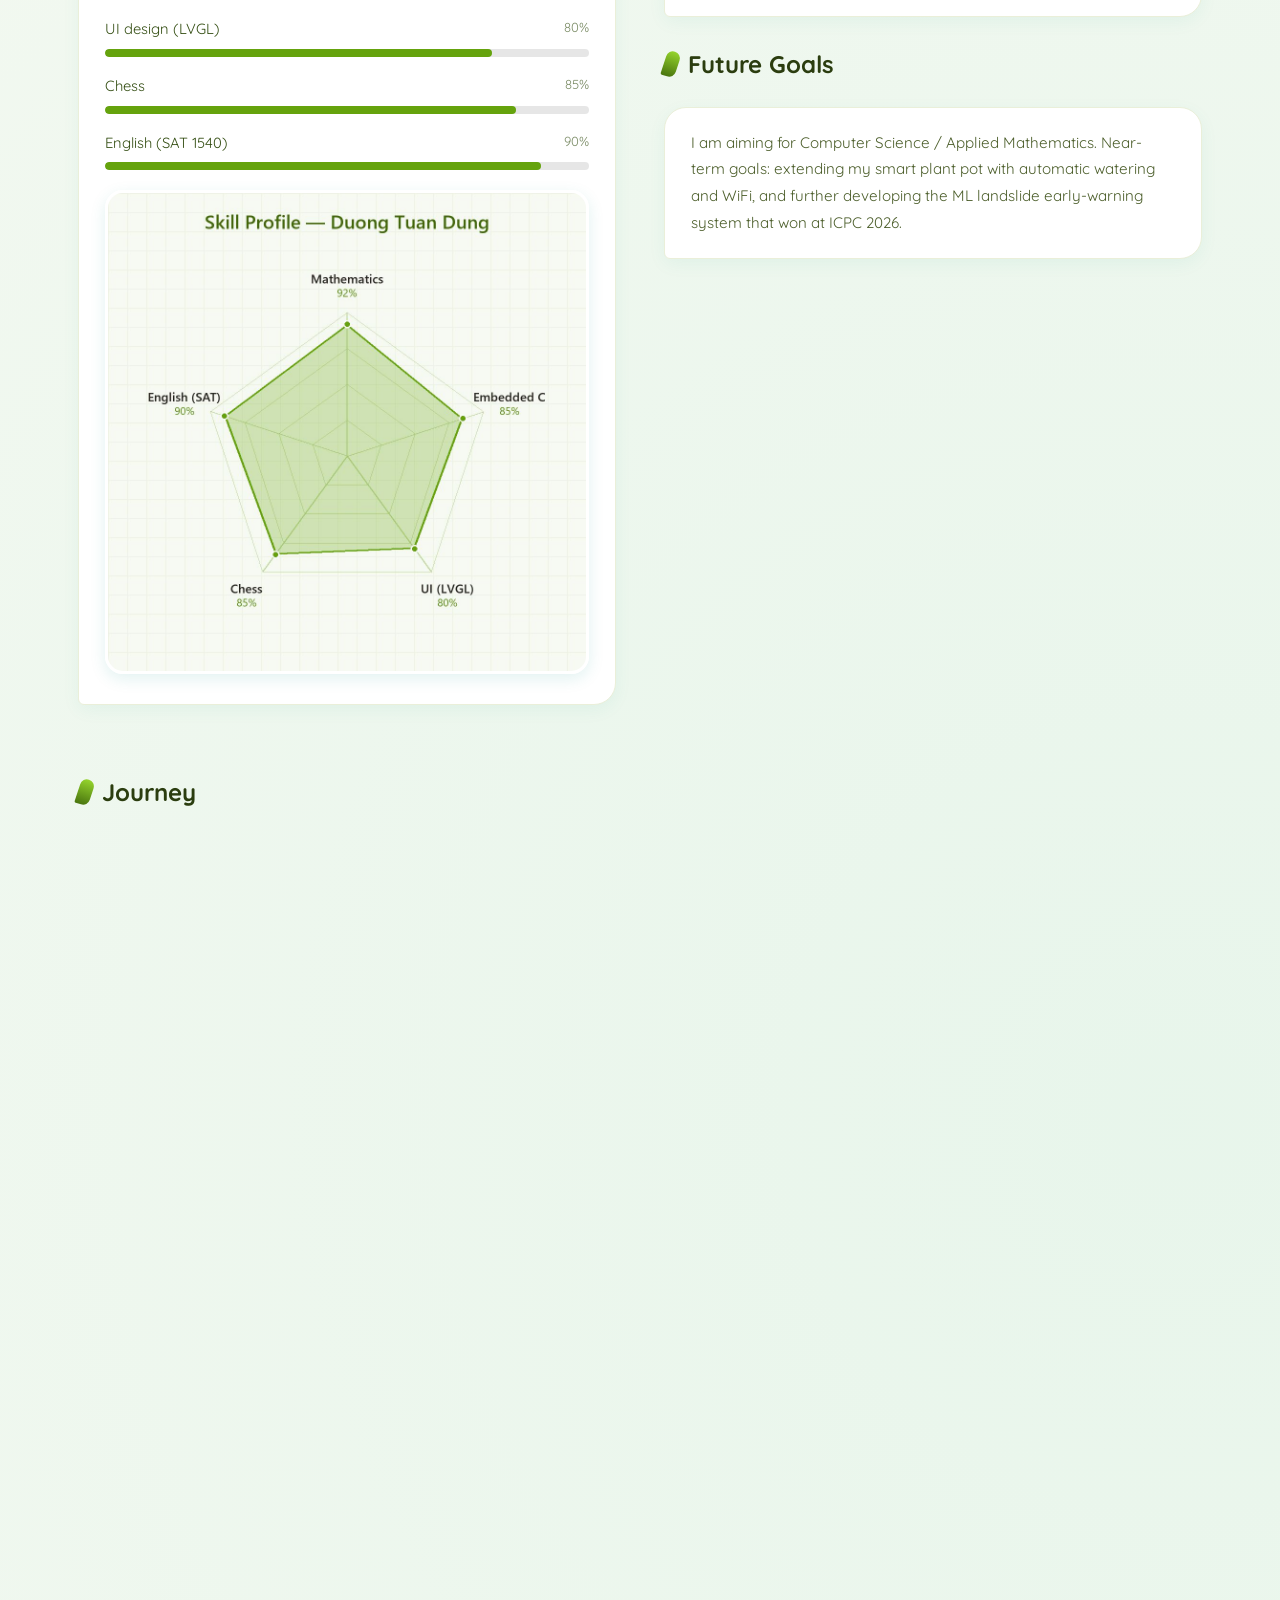
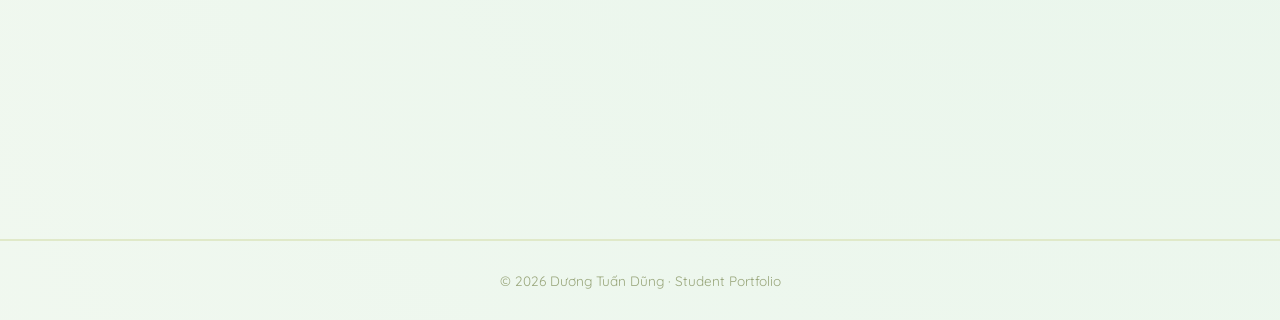
==== commit 907ba9f4: "Cập nhật nội dung/thiết kế + ảnh thật (chuẩn bị push)" ====
--- a/index.html
+++ b/index.html
@@ -108,4 +108,4 @@
 .lang-switch{background:rgba(255,255,255,.92);border:1px solid #e0e9c9;box-shadow:0 4px 14px rgba(13,148,136,.12)}
 .lbtn{color:#7a8957}.lbtn.active{background:#5c940d;color:#fff}
 .certimg{border-radius:18px;border:3px solid #fff;box-shadow:0 5px 16px rgba(13,148,136,.12)}
-</style></head><body class='lay-split aw-grid act-zig'><div class='lang-switch'><button class='lbtn' data-l='en'>EN</button><button class='lbtn' data-l='vi'>VI</button></div><div class='pane-vi' lang='vi'><header><div class='container'><img class='avatar' src='assets/img/avatar.jpg' alt='Dương Tuấn Dũng'><h1>Dương Tuấn Dũng</h1><div class='school'>THPT chuyên Hà Nội – Amsterdam · Lớp 11</div><div class='tagline'>SAT 1540 (Math 800) · Gold Award ICPC 2026 · Smart Plant Pot maker</div><div class='stats'><div class='stat'><b>1540</b><span>SAT (Math 800)</span></div><div class='stat'><b>Gold</b><span>ICPC 2026 – Hàn Quốc</span></div><div class='stat'><b>Giải Nhì</b><span>HSG TP Hà Nội – Toán</span></div></div></div></header><nav class='topnav'><a href='#about-vi'>Giới thiệu</a><a href='#certs-vi'>Chứng chỉ</a><a href='#awards-vi'>Thành tích</a><a href='#activities-vi'>Hoạt động</a><a href='#skills-vi'>Kỹ năng</a><a href='#journey-vi'>Hành trình</a></nav><main class='container'><section id='about-vi'><h2>Giới thiệu</h2><div class='card'><p style='margin-top:0'>Mình là Dương Tuấn Dũng, học sinh lớp 11 trường THPT chuyên Hà Nội – Amsterdam. Mình mạnh về Toán — giải Nhì Học sinh giỏi Thành phố Hà Nội môn Toán lớp 9 và SAT 1540/1600 với điểm Toán tuyệt đối 800. Năm 2026, đội của mình đạt Gold Award tại ICPC (Hàn Quốc) với hệ thống cảnh báo sớm sạt lở đất bằng Machine Learning. Mình cũng tự chế tạo “Chậu cây thông minh” trên ESP32 với màn hình TFT và giao diện LVGL, làm Phó ban CLB STEM, chơi cờ vua thi đấu và tham gia nhiều hoạt động thiện nguyện.</p><blockquote class='quote'>“Chăm một chậu cây cũng như giải một bài toán — cần quan sát, kiên nhẫn và đúng ngưỡng.”</blockquote></div></section><section id='certs-vi'><h2>Chứng chỉ chuẩn hóa</h2><div class='certgrid'><div class='card'><h3>SAT 1540/1600</h3><p>Reading &amp; Writing 740 · Math 800 (điểm tuyệt đối) · Kỳ thi 06/12/2025 (lớp 11)</p></div></div><img class='certimg' src='assets/img/sat-score.jpg' alt='SAT score'></section><section id='awards-vi'><h2>Thành tích & Giải thưởng</h2><div class='awgrid'><div class='card award reveal rk-gold'><div class='medal'>🥇</div><div class='awbody'><span class='rklab'>Vàng · Gold</span><h3>Gold Award – International Creative Papers Conference &amp; Olympic (ICPC 2026), Hàn Quốc</h3><div class='org'>Dự án nhóm “Landslide Early Warning System Using Machine Learning” · Korea University Invention Association · 16–17/01/2026</div></div><a class='awthumb' href='assets/img/award-gold-award-international-creative-papers-conferenc.jpg'><img src='assets/img/award-gold-award-international-creative-papers-conferenc.jpg' alt='Gold Award – International Creative Papers Conference &amp; Olympic (ICPC 2026), Hàn Quốc' loading='lazy'></a></div><div class='card award reveal rk-silver'><div class='medal'>🥈</div><div class='awbody'><span class='rklab'>Bạc · Silver</span><h3>Giải Nhì kỳ thi chọn HSG Thành phố các môn văn hóa lớp 9 – môn Toán (2023–2024)</h3><div class='org'>Sở GD&amp;ĐT Hà Nội – THCS Cầu Giấy</div></div><a class='awthumb' href='assets/img/award-giai-nhi-ky-thi-chon-hsg-thanh-pho-cac-mon-van-hoa.jpg'><img src='assets/img/award-giai-nhi-ky-thi-chon-hsg-thanh-pho-cac-mon-van-hoa.jpg' alt='Giải Nhì kỳ thi chọn HSG Thành phố các môn văn hóa lớp 9 – môn Toán (2023–2024)' loading='lazy'></a></div><div class='card award reveal rk-silver'><div class='medal'>🥈</div><div class='awbody'><span class='rklab'>Bạc · Silver</span><h3>Giải Nhì kỳ thi HSG cấp Quận môn Toán</h3><div class='org'>Quận Cầu Giấy</div></div><a class='awthumb' href='assets/img/award-giai-nhi-ky-thi-hsg-cap-quan-mon-toan.jpg'><img src='assets/img/award-giai-nhi-ky-thi-hsg-cap-quan-mon-toan.jpg' alt='Giải Nhì kỳ thi HSG cấp Quận môn Toán' loading='lazy'></a></div><div class='card award reveal rk-part'><div class='medal'>🏆</div><div class='awbody'><span class='rklab'>Thành tích</span><h3>Danh hiệu Học sinh xuất sắc</h3></div><a class='awthumb' href='assets/img/award-danh-hieu-hoc-sinh-xuat-sac.jpg'><img src='assets/img/award-danh-hieu-hoc-sinh-xuat-sac.jpg' alt='Danh hiệu Học sinh xuất sắc' loading='lazy'></a></div></div></section><section id='activities-vi'><h2>Hoạt động ngoại khóa & Dự án</h2><div class='actwrap'><div class='card reveal'><h3>Sản phẩm cá nhân: Chậu cây thông minh (ESP32 + TFT/LVGL)</h3><p>Thiết kế và chế tạo chậu cây thông minh theo dõi độ ẩm đất liên tục, hiển thị giao diện đồ họa trên màn TFT và cảnh báo khi đất quá khô hoặc quá ướt — giúp người mới chăm cây không cần kinh nghiệm nông nghiệp.</p><ul class='pts'><li>Vi điều khiển ESP32 đọc cảm biến độ ẩm đất điện dung qua ADC 12-bit, hiệu chuẩn ra phần trăm độ ẩm.</li><li>Màn hình TFT 2.4 inch với giao diện đồ họa xây dựng bằng thư viện LVGL: giá trị số, đơn vị %, trạng thái cây.</li><li>Ngưỡng an toàn cấu hình được theo loại cây: quá khô &lt; 20–30% (cần tưới), ổn định 40–70%, quá ướt &gt; 80–90% (nguy cơ úng rễ).</li><li>Hướng mở rộng: tưới tự động, kết nối WiFi/ứng dụng di động và lưu lịch sử dữ liệu.</li></ul><div class='doclinks'><a href='assets/docs/bao-cao-ky-thuat-pdf.pdf'>📜 Báo cáo kỹ thuật (PDF)</a></div><div class='gallery'><a href='assets/img/act0-0.jpg'><img src='assets/img/act0-0.jpg' alt='Sản phẩm cá nhân: Chậu cây thông minh (ESP32 + TFT/LVGL)' loading='lazy'></a><a href='assets/img/act0-1.jpg'><img src='assets/img/act0-1.jpg' alt='Sản phẩm cá nhân: Chậu cây thông minh (ESP32 + TFT/LVGL)' loading='lazy'></a></div></div><div class='card reveal'><h3>Phó ban CLB STEM</h3><p>Phó ban CLB STEM, tham gia tổ chức các hoạt động khoa học – kỹ thuật cho học sinh.</p><div class='gallery'><a href='assets/img/act1-0.jpg'><img src='assets/img/act1-0.jpg' alt='Phó ban CLB STEM' loading='lazy'></a></div></div><div class='card reveal'><h3>Giải Vô địch Cờ vua miền Bắc 2024</h3><p>Tham gia tranh tài tại Giải Vô địch Cờ vua miền Bắc năm 2024.</p><div class='gallery'><a href='assets/img/act2-0.jpg'><img src='assets/img/act2-0.jpg' alt='Giải Vô địch Cờ vua miền Bắc 2024' loading='lazy'></a></div></div><div class='card reveal'><h3>Chuỗi hoạt động thiện nguyện</h3><p>Quà tặng bệnh nhân phong (2025) · Thắp nến tri ân các anh hùng liệt sĩ (2025) · Mùa đông ấm (2025) · Trung thu “Yêu thương kết nối trái tim” (2023–24).</p><div class='gallery'><a href='assets/img/act3-0.jpg'><img src='assets/img/act3-0.jpg' alt='Chuỗi hoạt động thiện nguyện' loading='lazy'></a><a href='assets/img/act3-1.jpg'><img src='assets/img/act3-1.jpg' alt='Chuỗi hoạt động thiện nguyện' loading='lazy'></a><a href='assets/img/act3-2.jpg'><img src='assets/img/act3-2.jpg' alt='Chuỗi hoạt động thiện nguyện' loading='lazy'></a><a href='assets/img/act3-3.jpg'><img src='assets/img/act3-3.jpg' alt='Chuỗi hoạt động thiện nguyện' loading='lazy'></a></div></div></div></section><div class='twocol'><section id='skills-vi'><h2>Kỹ năng</h2><div class='card reveal'><div class='skillgrid' style='grid-template-columns:1fr'><div class='skill'><span>Toán học<em>92%</em></span><div class='bar'><i style='width:92%'></i></div></div><div class='skill'><span>Lập trình nhúng (ESP32/C)<em>85%</em></span><div class='bar'><i style='width:85%'></i></div></div><div class='skill'><span>Thiết kế giao diện (LVGL)<em>80%</em></span><div class='bar'><i style='width:80%'></i></div></div><div class='skill'><span>Cờ vua<em>85%</em></span><div class='bar'><i style='width:85%'></i></div></div><div class='skill'><span>Tiếng Anh (SAT 1540)<em>90%</em></span><div class='bar'><i style='width:90%'></i></div></div></div><a href='assets/img/skill-radar.jpg'><img class='certimg' style='max-width:100%;margin-top:20px' src='assets/img/skill-radar.jpg' alt='skill radar' loading='lazy'></a></div></section><section><h2>Sở thích & Quan tâm</h2><div class='card'><div class='chips'><span>Toán học</span><span>IoT &amp; cây trồng</span><span>Machine Learning</span><span>Cờ vua</span><span>Thiện nguyện</span></div></div><h2 style='margin-top:26px'>Định hướng tương lai</h2><div class='card'><p style='margin-top:0'>Mình hướng tới ngành Khoa học Máy tính / Toán ứng dụng. Mục tiêu gần là mở rộng chậu cây thông minh với tính năng tưới tự động và kết nối WiFi, đồng thời phát triển tiếp hệ thống cảnh báo sạt lở bằng Machine Learning đã đạt giải tại ICPC 2026.</p></div></section></div><section id='journey-vi'><h2>Hành trình</h2><div class='card reveal'><div class='tl'><div class='tl-item'><span class='tl-year'>2024</span><p>Giải Nhì kỳ thi HSG Thành phố Hà Nội môn Toán lớp 9 (THCS Cầu Giấy) cùng giải Nhì cấp Quận; tham gia Giải Vô địch Cờ vua miền Bắc.</p></div><div class='tl-item'><span class='tl-year'>2025</span><p>SAT 1540/1600 với điểm Toán tuyệt đối 800 (12/2025, lớp 11); hoàn thành sản phẩm cá nhân “Chậu cây thông minh” trên ESP32; Phó ban CLB STEM; chuỗi thiện nguyện: quà tặng bệnh nhân phong, thắp nến tri ân, Mùa đông ấm.</p></div><div class='tl-item'><span class='tl-year'>2026</span><p>Gold Award tại ICPC 2026 (Hàn Quốc) với dự án nhóm “Landslide Early Warning System Using Machine Learning”.</p></div></div><a href='assets/img/journey-roadmap.jpg'><img class='certimg' style='max-width:100%;margin-top:14px' src='assets/img/journey-roadmap.jpg' alt='journey roadmap' loading='lazy'></a></div></section></main><footer>© 2026 Dương Tuấn Dũng · Portfolio học sinh</footer></div><div class='pane-en' lang='en'><header><div class='container'><img class='avatar' src='assets/img/avatar.jpg' alt='Dương Tuấn Dũng'><h1>Dương Tuấn Dũng</h1><div class='school'>Hanoi – Amsterdam High School for the Gifted · Grade 11</div><div class='tagline'>SAT 1540 (Math 800) · ICPC 2026 Gold Award · Smart Plant Pot maker</div><div class='stats'><div class='stat'><b>1540</b><span>SAT (Math 800)</span></div><div class='stat'><b>Gold</b><span>ICPC 2026 – Korea</span></div><div class='stat'><b>2nd Prize</b><span>Hanoi City Contest – Math</span></div></div></div></header><nav class='topnav'><a href='#about-en'>About</a><a href='#certs-en'>Tests</a><a href='#awards-en'>Awards</a><a href='#activities-en'>Activities</a><a href='#skills-en'>Skills</a><a href='#journey-en'>Journey</a></nav><main class='container'><section id='about-en'><h2>About Me</h2><div class='card'><p style='margin-top:0'>I am Duong Tuan Dung, a grade-11 student at Hanoi – Amsterdam High School for the Gifted. Mathematics is my strength — Second Prize at the Hanoi City contest in grade 9 and a 1540/1600 SAT with a perfect 800 in Math. In 2026 my team won the Gold Award at ICPC in Korea with a machine-learning landslide early-warning system. I also built a “Smart Plant Pot” on the ESP32 with a TFT display and LVGL interface, serve as Vice-head of the STEM club, play competitive chess and volunteer regularly.</p><blockquote class='quote'>“Caring for a plant is like solving a math problem — observation, patience and the right thresholds.”</blockquote></div></section><section id='certs-en'><h2>Standardized Tests</h2><div class='certgrid'><div class='card'><h3>SAT 1540/1600</h3><p>Reading &amp; Writing 740 · Math 800 (perfect score) · Taken Dec 6, 2025 (grade 11)</p></div></div><img class='certimg' src='assets/img/sat-score.jpg' alt='SAT score'></section><section id='awards-en'><h2>Honors & Awards</h2><div class='awgrid'><div class='card award reveal rk-gold'><div class='medal'>🥇</div><div class='awbody'><span class='rklab'>Gold</span><h3>Gold Award – International Creative Papers Conference &amp; Olympic (ICPC 2026), Korea</h3><div class='org'>Team project “Landslide Early Warning System Using Machine Learning” · Korea University Invention Association · Jan 16–17, 2026</div></div><a class='awthumb' href='assets/img/award-gold-award-international-creative-papers-conferenc.jpg'><img src='assets/img/award-gold-award-international-creative-papers-conferenc.jpg' alt='Gold Award – International Creative Papers Conference &amp; Olympic (ICPC 2026), Korea' loading='lazy'></a></div><div class='card award reveal rk-silver'><div class='medal'>🥈</div><div class='awbody'><span class='rklab'>Silver</span><h3>Second Prize – Hanoi City Excellent Student Contest in Mathematics, grade 9 (2023–2024)</h3><div class='org'>Hanoi DOET – Cau Giay Secondary School</div></div><a class='awthumb' href='assets/img/award-giai-nhi-ky-thi-chon-hsg-thanh-pho-cac-mon-van-hoa.jpg'><img src='assets/img/award-giai-nhi-ky-thi-chon-hsg-thanh-pho-cac-mon-van-hoa.jpg' alt='Second Prize – Hanoi City Excellent Student Contest in Mathematics, grade 9 (2023–2024)' loading='lazy'></a></div><div class='card award reveal rk-silver'><div class='medal'>🥈</div><div class='awbody'><span class='rklab'>Silver</span><h3>Second Prize – District Excellent Student Contest in Mathematics</h3><div class='org'>Cau Giay District</div></div><a class='awthumb' href='assets/img/award-giai-nhi-ky-thi-hsg-cap-quan-mon-toan.jpg'><img src='assets/img/award-giai-nhi-ky-thi-hsg-cap-quan-mon-toan.jpg' alt='Second Prize – District Excellent Student Contest in Mathematics' loading='lazy'></a></div><div class='card award reveal rk-part'><div class='medal'>🏆</div><div class='awbody'><span class='rklab'>Achievement</span><h3>Outstanding Student title</h3></div><a class='awthumb' href='assets/img/award-danh-hieu-hoc-sinh-xuat-sac.jpg'><img src='assets/img/award-danh-hieu-hoc-sinh-xuat-sac.jpg' alt='Outstanding Student title' loading='lazy'></a></div></div></section><section id='activities-en'><h2>Extracurriculars & Projects</h2><div class='actwrap'><div class='card reveal'><h3>Personal project: Smart Plant Pot (ESP32 + TFT/LVGL)</h3><p>Designed and built a smart plant pot that continuously monitors soil moisture, shows a graphical UI on a TFT display and alerts when soil is too dry or too wet — letting beginners care for plants without gardening expertise.</p><ul class='pts'><li>An ESP32 reads a capacitive soil-moisture sensor via 12-bit ADC, calibrated to a moisture percentage.</li><li>A 2.4-inch TFT display with an LVGL-built graphical interface: numeric value, % unit and plant status.</li><li>Configurable per-plant safe thresholds: too dry below 20–30% (water needed), stable 40–70%, too wet above 80–90% (root-rot risk).</li><li>Planned extensions: automatic watering, WiFi/mobile-app connectivity and data history.</li></ul><div class='doclinks'><a href='assets/docs/bao-cao-ky-thuat-pdf.pdf'>📜 Technical report (PDF)</a></div><div class='gallery'><a href='assets/img/act0-0.jpg'><img src='assets/img/act0-0.jpg' alt='Personal project: Smart Plant Pot (ESP32 + TFT/LVGL)' loading='lazy'></a><a href='assets/img/act0-1.jpg'><img src='assets/img/act0-1.jpg' alt='Personal project: Smart Plant Pot (ESP32 + TFT/LVGL)' loading='lazy'></a></div></div><div class='card reveal'><h3>Vice-head of the STEM Club</h3><p>Vice-head of the STEM club, helping organize science and engineering activities for students.</p><div class='gallery'><a href='assets/img/act1-0.jpg'><img src='assets/img/act1-0.jpg' alt='Vice-head of the STEM Club' loading='lazy'></a></div></div><div class='card reveal'><h3>Northern Vietnam Chess Championship 2024</h3><p>Competed at the 2024 Northern Vietnam Chess Championship.</p><div class='gallery'><a href='assets/img/act2-0.jpg'><img src='assets/img/act2-0.jpg' alt='Northern Vietnam Chess Championship 2024' loading='lazy'></a></div></div><div class='card reveal'><h3>Charity activity series</h3><p>Gifts for leprosy patients (2025) · Gratitude candle-lighting for fallen soldiers (2025) · Warm Winter (2025) · “Hearts Connected” Mid-Autumn program (2023–24).</p><div class='gallery'><a href='assets/img/act3-0.jpg'><img src='assets/img/act3-0.jpg' alt='Charity activity series' loading='lazy'></a><a href='assets/img/act3-1.jpg'><img src='assets/img/act3-1.jpg' alt='Charity activity series' loading='lazy'></a><a href='assets/img/act3-2.jpg'><img src='assets/img/act3-2.jpg' alt='Charity activity series' loading='lazy'></a><a href='assets/img/act3-3.jpg'><img src='assets/img/act3-3.jpg' alt='Charity activity series' loading='lazy'></a></div></div></div></section><div class='twocol'><section id='skills-en'><h2>Skills</h2><div class='card reveal'><div class='skillgrid' style='grid-template-columns:1fr'><div class='skill'><span>Mathematics<em>92%</em></span><div class='bar'><i style='width:92%'></i></div></div><div class='skill'><span>Embedded programming (ESP32/C)<em>85%</em></span><div class='bar'><i style='width:85%'></i></div></div><div class='skill'><span>UI design (LVGL)<em>80%</em></span><div class='bar'><i style='width:80%'></i></div></div><div class='skill'><span>Chess<em>85%</em></span><div class='bar'><i style='width:85%'></i></div></div><div class='skill'><span>English (SAT 1540)<em>90%</em></span><div class='bar'><i style='width:90%'></i></div></div></div><a href='assets/img/skill-radar.jpg'><img class='certimg' style='max-width:100%;margin-top:20px' src='assets/img/skill-radar.jpg' alt='skill radar' loading='lazy'></a></div></section><section><h2>Interests</h2><div class='card'><div class='chips'><span>Mathematics</span><span>IoT &amp; plants</span><span>Machine Learning</span><span>Chess</span><span>Volunteering</span></div></div><h2 style='margin-top:26px'>Future Goals</h2><div class='card'><p style='margin-top:0'>I am aiming for Computer Science / Applied Mathematics. Near-term goals: extending my smart plant pot with automatic watering and WiFi, and further developing the ML landslide early-warning system that won at ICPC 2026.</p></div></section></div><section id='journey-en'><h2>Journey</h2><div class='card reveal'><div class='tl'><div class='tl-item'><span class='tl-year'>2024</span><p>Second Prize at the Hanoi City Mathematics contest, grade 9 (Cau Giay Secondary School) plus a district Second Prize; competed at the Northern Vietnam Chess Championship.</p></div><div class='tl-item'><span class='tl-year'>2025</span><p>Scored 1540/1600 on the SAT with a perfect 800 in Math (Dec 2025, grade 11); completed the “Smart Plant Pot” ESP32 project; Vice-head of the STEM club; charity series: gifts for leprosy patients, gratitude candle-lighting, Warm Winter.</p></div><div class='tl-item'><span class='tl-year'>2026</span><p>Gold Award at ICPC 2026 in Korea with the team project “Landslide Early Warning System Using Machine Learning”.</p></div></div><a href='assets/img/journey-roadmap.jpg'><img class='certimg' style='max-width:100%;margin-top:14px' src='assets/img/journey-roadmap.jpg' alt='journey roadmap' loading='lazy'></a></div></section></main><footer>© 2026 Dương Tuấn Dũng · Student Portfolio</footer></div><script>function setLang(l,save){document.body.classList.toggle('lang-en',l==='en');document.documentElement.lang=l;if(save){try{localStorage.setItem('plang',l)}catch(e){}}document.querySelectorAll('.lbtn').forEach(function(b){b.classList.toggle('active',b.dataset.l===l)});}document.querySelectorAll('.lbtn').forEach(function(b){b.addEventListener('click',function(){setLang(b.dataset.l,true)})});var saved='en';try{saved=localStorage.getItem('plang')||'en'}catch(e){}setLang(saved,false);var io=new IntersectionObserver(function(es){es.forEach(function(x){if(x.isIntersecting){x.target.classList.add('in');io.unobserve(x.target)}})},{threshold:.08});document.querySelectorAll('.reveal').forEach(function(el){io.observe(el)});var lb=document.createElement('div');lb.className='lb';lb.innerHTML='<img>';document.body.appendChild(lb);lb.addEventListener('click',function(){lb.classList.remove('open')});document.querySelectorAll('.gallery a,.awthumb').forEach(function(a){a.addEventListener('click',function(ev){ev.preventDefault();lb.querySelector('img').src=a.getAttribute('href');lb.classList.add('open')})});</script></body></html>+</style></head><body class='lay-split aw-grid act-zig'><div class='lang-switch'><button class='lbtn' data-l='en'>EN</button><button class='lbtn' data-l='vi'>VI</button></div><div class='pane-vi' lang='vi'><header><div class='container'><img class='avatar' src='assets/img/avatar.jpg' alt='Dương Tuấn Dũng'><h1>Dương Tuấn Dũng</h1><div class='school'>THPT chuyên Hà Nội – Amsterdam · Lớp 11</div><div class='tagline'>SAT 1540 (Math 800) · Gold Award ICPC 2026 · Smart Plant Pot maker</div><div class='stats'><div class='stat'><b>1540</b><span>SAT (Math 800)</span></div><div class='stat'><b>Gold</b><span>ICPC 2026 – Hàn Quốc</span></div><div class='stat'><b>Giải Nhì</b><span>HSG TP Hà Nội – Toán</span></div></div></div></header><nav class='topnav'><a href='#about-vi'>Giới thiệu</a><a href='#certs-vi'>Chứng chỉ</a><a href='#research-vi'>Nghiên cứu</a><a href='#awards-vi'>Thành tích</a><a href='#activities-vi'>Hoạt động</a><a href='#skills-vi'>Kỹ năng</a><a href='#journey-vi'>Hành trình</a></nav><main class='container'><section id='about-vi'><h2>Giới thiệu</h2><div class='card'><p style='margin-top:0'>Mình là Dương Tuấn Dũng, học sinh lớp 11 trường THPT chuyên Hà Nội – Amsterdam. Mình mạnh về Toán — giải Nhì Học sinh giỏi Thành phố Hà Nội môn Toán lớp 9 và SAT 1540/1600 với điểm Toán tuyệt đối 800. Năm 2026, đội của mình đạt Gold Award tại ICPC (Hàn Quốc) với hệ thống cảnh báo sớm sạt lở đất bằng Machine Learning. Mình cũng tự chế tạo “Chậu cây thông minh” trên ESP32 với màn hình TFT và giao diện LVGL, làm Phó ban CLB STEM, chơi cờ vua thi đấu và tham gia nhiều hoạt động thiện nguyện.</p><blockquote class='quote'>“Chăm một chậu cây cũng như giải một bài toán — cần quan sát, kiên nhẫn và đúng ngưỡng.”</blockquote></div></section><section id='certs-vi'><h2>Chứng chỉ chuẩn hóa</h2><div class='certgrid'><div class='card'><h3>SAT 1540/1600</h3><p>Reading &amp; Writing 740 · Math 800 (điểm tuyệt đối) · Kỳ thi 06/12/2025 (lớp 11)</p></div></div><img class='certimg' src='assets/img/sat-score.jpg' alt='SAT score'></section><section id='research-vi'><h2>Nghiên cứu khoa học</h2><div class='card research'><span class='badge'>Đồng tác giả (4/6)</span><h3 style='margin-top:6px'>Applications of AI and IoT to Develop Intelligent Car Parking Systems in Hanoi, Vietnam</h3><div class='org'>IJMSM &middot; Golden Sun-Rise International Journal of Multidisciplinary on Science and Management &middot; Vol. 3, Issue 2 (Apr&ndash;Jun 2026), tr. 163&ndash;168 &middot; công bố 26/05/2026 &middot; <span class='doi'>DOI 10.71141/30485037/V3I2P119</span></div><p>Bài báo đề xuất giải pháp IoT và AI cho bãi đỗ xe thông minh tại Hà Nội: cảm biến siêu âm và địa từ phát hiện chỗ trống, truyền dữ liệu thời gian thực về máy chủ trung tâm; thị giác máy tính (OpenCV) nhận diện biển số và giám sát; RFID tự động hóa việc ra/vào; ứng dụng di động cho phép tài xế đặt chỗ và dẫn đường.</p><p><b>6 đồng tác giả:</b> Lam An Bình, Lê Bá Đức, Nguyễn Đỗ Anh Dũng, <b>Dương Tuấn Dũng</b>, Nguyễn Anh Kiệt, Vũ Xuân Mạnh &mdash; mình là đồng tác giả thứ 4/6, bài viết dạng tổng quan giải pháp, không phải nghiên cứu thực nghiệm riêng.</p></div></section><section id='awards-vi'><h2>Thành tích & Giải thưởng</h2><div class='awgrid'><div class='card award reveal rk-gold'><div class='medal'>🥇</div><div class='awbody'><span class='rklab'>Vàng · Gold</span><h3>Gold Award – International Creative Papers Conference &amp; Olympic (ICPC 2026), Hàn Quốc</h3><div class='org'>Dự án nhóm “Landslide Early Warning System Using Machine Learning” · Korea University Invention Association · 16–17/01/2026</div></div><a class='awthumb' href='assets/img/award-gold-award-international-creative-papers-conferenc.jpg'><img src='assets/img/award-gold-award-international-creative-papers-conferenc.jpg' alt='Gold Award – International Creative Papers Conference &amp; Olympic (ICPC 2026), Hàn Quốc' loading='lazy'></a></div><div class='card award reveal rk-silver'><div class='medal'>🥈</div><div class='awbody'><span class='rklab'>Bạc · Silver</span><h3>Giải Nhì kỳ thi chọn HSG Thành phố các môn văn hóa lớp 9 – môn Toán (2023–2024)</h3><div class='org'>Sở GD&amp;ĐT Hà Nội – THCS Cầu Giấy · 12/03/2024</div></div><a class='awthumb' href='assets/img/award-giai-nhi-ky-thi-chon-hsg-thanh-pho-cac-mon-van-hoa.jpg'><img src='assets/img/award-giai-nhi-ky-thi-chon-hsg-thanh-pho-cac-mon-van-hoa.jpg' alt='Giải Nhì kỳ thi chọn HSG Thành phố các môn văn hóa lớp 9 – môn Toán (2023–2024)' loading='lazy'></a></div><div class='card award reveal rk-silver'><div class='medal'>🥈</div><div class='awbody'><span class='rklab'>Bạc · Silver</span><h3>Giải Nhì kỳ thi HSG cấp Quận môn Toán</h3><div class='org'>Phòng GD&amp;ĐT Quận Cầu Giấy · 13/11/2023</div></div><a class='awthumb' href='assets/img/award-giai-nhi-ky-thi-hsg-cap-quan-mon-toan.jpg'><img src='assets/img/award-giai-nhi-ky-thi-hsg-cap-quan-mon-toan.jpg' alt='Giải Nhì kỳ thi HSG cấp Quận môn Toán' loading='lazy'></a></div><div class='card award reveal rk-part'><div class='medal'>🏆</div><div class='awbody'><span class='rklab'>Thành tích</span><h3>Danh hiệu Học sinh Xuất sắc – năm học 2024–2025 (lớp 10 Toán 2)</h3><div class='org'>Trường THPT chuyên Hà Nội – Amsterdam · 19/05/2025</div></div><a class='awthumb' href='assets/img/award-danh-hieu-hoc-sinh-xuat-sac.jpg'><img src='assets/img/award-danh-hieu-hoc-sinh-xuat-sac.jpg' alt='Danh hiệu Học sinh Xuất sắc 2024–2025' loading='lazy'></a></div><div class='card award reveal rk-bronze'><div class='medal'>🥉</div><div class='awbody'><span class='rklab'>Đồng · Bronze</span><h3>Huy chương Đồng đồng đội – Cờ nhanh mở rộng, Giải Vô địch Cờ vua miền Bắc lần VIII 2024</h3><div class='org'>Liên đoàn Cờ Việt Nam · 22–25/11/2024 · Bắc Giang</div></div><a class='awthumb' href='assets/img/act2-0.jpg'><img src='assets/img/act2-0.jpg' alt='Huy chương Đồng đồng đội – Cờ nhanh mở rộng, Giải Vô địch Cờ vua miền Bắc lần VIII 2024' loading='lazy'></a></div><div class='card award reveal rk-merit'><div class='medal'>🎖️</div><div class='awbody'><span class='rklab'>Khuyến khích · Merit</span><h3>Giải Khuyến khích – Kỳ thi chọn HSG Thành phố &amp; đội tuyển HSG Quốc gia các môn văn hóa lớp 12, môn Toán (dự thi từ lớp 11)</h3><div class='org'>Sở GD&amp;ĐT Hà Nội · năm học 2025–2026 · 10/10/2025</div></div><a class='awthumb' href='assets/img/award-khuyen-khich-hsg-tp-lop11-toan.jpg'><img src='assets/img/award-khuyen-khich-hsg-tp-lop11-toan.jpg' alt='Giải Khuyến khích – Kỳ thi chọn HSG Thành phố môn Toán, năm học 2025–2026' loading='lazy'></a></div></div></section><section id='activities-vi'><h2>Hoạt động ngoại khóa & Dự án</h2><div class='actwrap'><div class='card reveal'><h3>Sản phẩm cá nhân: Chậu cây thông minh (ESP32 + TFT/LVGL)</h3><p>Thiết kế và chế tạo chậu cây thông minh theo dõi độ ẩm đất liên tục, hiển thị giao diện đồ họa trên màn TFT và cảnh báo khi đất quá khô hoặc quá ướt — giúp người mới chăm cây không cần kinh nghiệm nông nghiệp.</p><ul class='pts'><li>Vi điều khiển ESP32 đọc cảm biến độ ẩm đất điện dung qua ADC 12-bit, hiệu chuẩn ra phần trăm độ ẩm.</li><li>Màn hình TFT 2.4 inch với giao diện đồ họa xây dựng bằng thư viện LVGL: giá trị số, đơn vị %, trạng thái cây.</li><li>Ngưỡng an toàn cấu hình được theo loại cây: quá khô &lt; 20–30% (cần tưới), ổn định 40–70%, quá ướt &gt; 80–90% (nguy cơ úng rễ).</li><li>Hướng mở rộng: tưới tự động, kết nối WiFi/ứng dụng di động và lưu lịch sử dữ liệu.</li></ul><div class='doclinks'><a href='assets/docs/bao-cao-ky-thuat-pdf.pdf'>📜 Báo cáo kỹ thuật (PDF)</a></div><div class='gallery'><a href='assets/img/act0-1.jpg'><img src='assets/img/act0-1.jpg' alt='Chậu cây thông minh thực tế, đèn LED trồng cây' loading='lazy'></a><a href='assets/img/act0-3.jpg'><img src='assets/img/act0-3.jpg' alt='Cận cảnh cây con trong chậu và cảm biến độ ẩm' loading='lazy'></a><a href='assets/img/act0-2.jpg'><img src='assets/img/act0-2.jpg' alt='Chậu cây thông minh với màn hình hiển thị mặt cười' loading='lazy'></a><a href='assets/img/act0-0.jpg'><img src='assets/img/act0-0.jpg' alt='Sơ đồ kiến trúc hệ thống chậu cây thông minh' loading='lazy'></a></div><h4 style='margin-top:18px;font-size:.95rem;color:#5c940d'>Quá trình thực hiện</h4><div class='gallery'><a href='assets/img/proc-research.jpg'><img src='assets/img/proc-research.jpg' alt='Tìm hiểu tài liệu, lên ý tưởng dự án (11/2025)' loading='lazy'></a><a href='assets/img/proc-lcd-prototype.jpg'><img src='assets/img/proc-lcd-prototype.jpg' alt='Bản thử nghiệm đầu tiên: đọc cảm biến độ ẩm, hiện lên màn LCD 16x2' loading='lazy'></a><a href='assets/img/proc-coding-setup.jpg'><img src='assets/img/proc-coding-setup.jpg' alt='Lắp mạch và lập trình với Arduino IDE' loading='lazy'></a><a href='assets/img/proc-soldering.jpg'><img src='assets/img/proc-soldering.jpg' alt='Hàn mạch tại trung tâm' loading='lazy'></a><a href='assets/img/proc-3dprint.jpg'><img src='assets/img/proc-3dprint.jpg' alt='In 3D vỏ chậu bằng máy Ender' loading='lazy'></a><a href='assets/img/proc-coding-center.jpg'><img src='assets/img/proc-coding-center.jpg' alt='Hoàn thiện code tại Trung tâm đào tạo' loading='lazy'></a></div></div><div class='card reveal'><h3>Phó Trưởng ban Tổ chức chương trình “STEM Inspiration and Exchange”</h3><p>Thành viên CLB AzureAms Programming (khối chuyên Toán, THPT chuyên Hà Nội – Amsterdam). Giữ vai trò Phó Trưởng ban tổ chức chương trình giao lưu, truyền cảm hứng STEM tại Trường PT Dân tộc Nội trú THPT Hòa Bình, do CLB AzureAms Programming phối hợp CLB Hanoi Ams Mathematics Lovers thực hiện.</p><div class='gallery'><a href='assets/img/act1-0.jpg'><img src='assets/img/act1-0.jpg' alt='Chứng nhận Phó Trưởng ban tổ chức STEM Inspiration and Exchange' loading='lazy'></a></div></div><div class='card reveal'><h3>Chuỗi hoạt động thiện nguyện</h3><p>Quà tặng bệnh nhân phong – Bệnh viện Phong–Da liễu Trung ương Quỳnh Lập, Nghệ An (04/06/2025) &middot; Thắp nến tri ân tại khu điều dưỡng thương binh TTK Nghệ An (27/07/2025) &middot; Nhà hảo tâm chiến dịch “Mùa Đông Ấm 2025” tại xã Lao Chải, Tuyên Quang, phối hợp Đoàn Trường ĐH Y Dược – ĐHQGHN (26/01/2026) &middot; Trung thu “Yêu thương kết nối trái tim” (2023–24).</p><div class='gallery'><a href='assets/img/act3-0.jpg'><img src='assets/img/act3-0.jpg' alt='Chứng nhận thiện nguyện: quà tặng bệnh nhân phong' loading='lazy'></a><a href='assets/img/act3-1.jpg'><img src='assets/img/act3-1.jpg' alt='Chứng nhận thiện nguyện: thắp nến tri ân' loading='lazy'></a><a href='assets/img/act3-3.jpg'><img src='assets/img/act3-3.jpg' alt='Chứng nhận Trung thu Yêu thương kết nối trái tim' loading='lazy'></a></div></div></div></section><div class='twocol'><section id='skills-vi'><h2>Kỹ năng</h2><div class='card reveal'><div class='skillgrid' style='grid-template-columns:1fr'><div class='skill'><span>Toán học<em>92%</em></span><div class='bar'><i style='width:92%'></i></div></div><div class='skill'><span>Lập trình nhúng (ESP32/C)<em>85%</em></span><div class='bar'><i style='width:85%'></i></div></div><div class='skill'><span>Thiết kế giao diện (LVGL)<em>80%</em></span><div class='bar'><i style='width:80%'></i></div></div><div class='skill'><span>Cờ vua<em>85%</em></span><div class='bar'><i style='width:85%'></i></div></div><div class='skill'><span>Tiếng Anh (SAT 1540)<em>90%</em></span><div class='bar'><i style='width:90%'></i></div></div></div><a href='assets/img/skill-radar.jpg'><img class='certimg' style='max-width:100%;margin-top:20px' src='assets/img/skill-radar.jpg' alt='skill radar' loading='lazy'></a></div></section><section><h2>Sở thích & Quan tâm</h2><div class='card'><div class='chips'><span>Toán học</span><span>IoT &amp; cây trồng</span><span>Machine Learning</span><span>Cờ vua</span><span>Thiện nguyện</span></div></div><h2 style='margin-top:26px'>Định hướng tương lai</h2><div class='card'><p style='margin-top:0'>Mình hướng tới ngành Khoa học Máy tính / Toán ứng dụng. Mục tiêu gần là mở rộng chậu cây thông minh với tính năng tưới tự động và kết nối WiFi, đồng thời phát triển tiếp hệ thống cảnh báo sạt lở bằng Machine Learning đã đạt giải tại ICPC 2026.</p></div></section></div><section id='journey-vi'><h2>Hành trình</h2><div class='card reveal'><div class='tl'><div class='tl-item'><span class='tl-year'>2023–2024</span><p>Giải Nhì kỳ thi HSG cấp Quận (11/2023) và HSG Thành phố Hà Nội (03/2024) môn Toán lớp 9, THCS Cầu Giấy; Huy chương Đồng đồng đội – Cờ nhanh mở rộng, Giải Vô địch Cờ vua miền Bắc lần VIII (11/2024, Bắc Giang).</p></div><div class='tl-item'><span class='tl-year'>2025</span><p>Danh hiệu Học sinh Xuất sắc (05/2025); là Phó Trưởng ban tổ chức chương trình “STEM Inspiration and Exchange” tại Trường PT Dân tộc Nội trú THPT Hòa Bình; hoàn thành sản phẩm cá nhân “Chậu cây thông minh” trên ESP32; công bố bài báo đồng tác giả trên IJMSM (05/2026, đồng tác giả thứ 4/6); Giải Khuyến khích HSG Thành phố môn Toán lớp 11 (10/2025); SAT 1540/1600 với điểm Toán tuyệt đối 800 (12/2025); chuỗi thiện nguyện: quà tặng bệnh nhân phong, thắp nến tri ân, Mùa Đông Ấm 2025.</p></div><div class='tl-item'><span class='tl-year'>2026</span><p>Gold Award tại ICPC 2026 (Hàn Quốc) với dự án nhóm “Landslide Early Warning System Using Machine Learning”.</p></div></div><a href='assets/img/journey-roadmap.jpg'><img class='certimg' style='max-width:100%;margin-top:14px' src='assets/img/journey-roadmap.jpg' alt='journey roadmap' loading='lazy'></a></div></section></main><footer>© 2026 Dương Tuấn Dũng · Portfolio học sinh</footer></div><div class='pane-en' lang='en'><header><div class='container'><img class='avatar' src='assets/img/avatar.jpg' alt='Dương Tuấn Dũng'><h1>Dương Tuấn Dũng</h1><div class='school'>Hanoi – Amsterdam High School for the Gifted · Grade 11</div><div class='tagline'>SAT 1540 (Math 800) · ICPC 2026 Gold Award · Smart Plant Pot maker</div><div class='stats'><div class='stat'><b>1540</b><span>SAT (Math 800)</span></div><div class='stat'><b>Gold</b><span>ICPC 2026 – Korea</span></div><div class='stat'><b>2nd Prize</b><span>Hanoi City Contest – Math</span></div></div></div></header><nav class='topnav'><a href='#about-en'>About</a><a href='#certs-en'>Tests</a><a href='#research-en'>Research</a><a href='#awards-en'>Awards</a><a href='#activities-en'>Activities</a><a href='#skills-en'>Skills</a><a href='#journey-en'>Journey</a></nav><main class='container'><section id='about-en'><h2>About Me</h2><div class='card'><p style='margin-top:0'>I am Duong Tuan Dung, a grade-11 student at Hanoi – Amsterdam High School for the Gifted. Mathematics is my strength — Second Prize at the Hanoi City contest in grade 9 and a 1540/1600 SAT with a perfect 800 in Math. In 2026 my team won the Gold Award at ICPC in Korea with a machine-learning landslide early-warning system. I also built a “Smart Plant Pot” on the ESP32 with a TFT display and LVGL interface, serve as Vice-head of the STEM club, play competitive chess and volunteer regularly.</p><blockquote class='quote'>“Caring for a plant is like solving a math problem — observation, patience and the right thresholds.”</blockquote></div></section><section id='certs-en'><h2>Standardized Tests</h2><div class='certgrid'><div class='card'><h3>SAT 1540/1600</h3><p>Reading &amp; Writing 740 · Math 800 (perfect score) · Taken Dec 6, 2025 (grade 11)</p></div></div><img class='certimg' src='assets/img/sat-score.jpg' alt='SAT score'></section><section id='research-en'><h2>Research</h2><div class='card research'><span class='badge'>Co-author (4/6)</span><h3 style='margin-top:6px'>Applications of AI and IoT to Develop Intelligent Car Parking Systems in Hanoi, Vietnam</h3><div class='org'>IJMSM &middot; Golden Sun-Rise International Journal of Multidisciplinary on Science and Management &middot; Vol. 3, Issue 2 (Apr&ndash;Jun 2026), pp. 163&ndash;168 &middot; published 26 May 2026 &middot; <span class='doi'>DOI 10.71141/30485037/V3I2P119</span></div><p>The paper proposes IoT and AI solutions for intelligent parking in Hanoi: ultrasonic and geomagnetic sensors detect free bays and stream real-time data to a central server; OpenCV-based computer vision handles plate recognition and surveillance; RFID automates entry/exit; and a mobile app lets drivers reserve a bay and navigate to it.</p><p><b>Six co-authors:</b> Lam An Binh, Le Ba Duc, Nguyen Do Anh Dung, <b>Duong Tuan Dung</b>, Nguyen Anh Kiet, Vu Xuan Manh &mdash; I am a co-author (4th of 6); this is a solution-overview paper, not original experimental research.</p></div></section><section id='awards-en'><h2>Honors & Awards</h2><div class='awgrid'><div class='card award reveal rk-gold'><div class='medal'>🥇</div><div class='awbody'><span class='rklab'>Gold</span><h3>Gold Award – International Creative Papers Conference &amp; Olympic (ICPC 2026), Korea</h3><div class='org'>Team project “Landslide Early Warning System Using Machine Learning” · Korea University Invention Association · Jan 16–17, 2026</div></div><a class='awthumb' href='assets/img/award-gold-award-international-creative-papers-conferenc.jpg'><img src='assets/img/award-gold-award-international-creative-papers-conferenc.jpg' alt='Gold Award – International Creative Papers Conference &amp; Olympic (ICPC 2026), Korea' loading='lazy'></a></div><div class='card award reveal rk-silver'><div class='medal'>🥈</div><div class='awbody'><span class='rklab'>Silver</span><h3>Second Prize – Hanoi City Excellent Student Contest in Mathematics, grade 9 (2023–2024)</h3><div class='org'>Hanoi DOET – Cau Giay Secondary School · Mar 12, 2024</div></div><a class='awthumb' href='assets/img/award-giai-nhi-ky-thi-chon-hsg-thanh-pho-cac-mon-van-hoa.jpg'><img src='assets/img/award-giai-nhi-ky-thi-chon-hsg-thanh-pho-cac-mon-van-hoa.jpg' alt='Second Prize – Hanoi City Excellent Student Contest in Mathematics, grade 9 (2023–2024)' loading='lazy'></a></div><div class='card award reveal rk-silver'><div class='medal'>🥈</div><div class='awbody'><span class='rklab'>Silver</span><h3>Second Prize – District Excellent Student Contest in Mathematics</h3><div class='org'>Cau Giay District Education Office · Nov 13, 2023</div></div><a class='awthumb' href='assets/img/award-giai-nhi-ky-thi-hsg-cap-quan-mon-toan.jpg'><img src='assets/img/award-giai-nhi-ky-thi-hsg-cap-quan-mon-toan.jpg' alt='Second Prize – District Excellent Student Contest in Mathematics' loading='lazy'></a></div><div class='card award reveal rk-part'><div class='medal'>🏆</div><div class='awbody'><span class='rklab'>Achievement</span><h3>Outstanding Student title – 2024–2025 school year (grade 10, Math 2)</h3><div class='org'>Hanoi – Amsterdam High School for the Gifted · May 19, 2025</div></div><a class='awthumb' href='assets/img/award-danh-hieu-hoc-sinh-xuat-sac.jpg'><img src='assets/img/award-danh-hieu-hoc-sinh-xuat-sac.jpg' alt='Outstanding Student title 2024-2025' loading='lazy'></a></div><div class='card award reveal rk-bronze'><div class='medal'>🥉</div><div class='awbody'><span class='rklab'>Bronze</span><h3>Team Bronze Medal – Rapid Chess Open, 8th Northern Vietnam Chess Championship 2024</h3><div class='org'>Vietnam Chess Federation · Nov 22–25, 2024 · Bac Giang</div></div><a class='awthumb' href='assets/img/act2-0.jpg'><img src='assets/img/act2-0.jpg' alt='Team Bronze Medal – Rapid Chess Open, 8th Northern Vietnam Chess Championship 2024' loading='lazy'></a></div><div class='card award reveal rk-merit'><div class='medal'>🎖️</div><div class='awbody'><span class='rklab'>Merit</span><h3>Merit Prize – Hanoi City Excellent Student &amp; National Team Selection Contest, grade-12 subjects, Mathematics (entered while in grade 11)</h3><div class='org'>Hanoi Department of Education &amp; Training · 2025–2026 school year · Oct 10, 2025</div></div><a class='awthumb' href='assets/img/award-khuyen-khich-hsg-tp-lop11-toan.jpg'><img src='assets/img/award-khuyen-khich-hsg-tp-lop11-toan.jpg' alt='Merit Prize – Hanoi City Excellent Student Contest in Mathematics, 2025-2026' loading='lazy'></a></div></div></section><section id='activities-en'><h2>Extracurriculars & Projects</h2><div class='actwrap'><div class='card reveal'><h3>Personal project: Smart Plant Pot (ESP32 + TFT/LVGL)</h3><p>Designed and built a smart plant pot that continuously monitors soil moisture, shows a graphical UI on a TFT display and alerts when soil is too dry or too wet — letting beginners care for plants without gardening expertise.</p><ul class='pts'><li>An ESP32 reads a capacitive soil-moisture sensor via 12-bit ADC, calibrated to a moisture percentage.</li><li>A 2.4-inch TFT display with an LVGL-built graphical interface: numeric value, % unit and plant status.</li><li>Configurable per-plant safe thresholds: too dry below 20–30% (water needed), stable 40–70%, too wet above 80–90% (root-rot risk).</li><li>Planned extensions: automatic watering, WiFi/mobile-app connectivity and data history.</li></ul><div class='doclinks'><a href='assets/docs/bao-cao-ky-thuat-pdf.pdf'>📜 Technical report (PDF)</a></div><div class='gallery'><a href='assets/img/act0-1.jpg'><img src='assets/img/act0-1.jpg' alt='The real smart plant pot with grow light' loading='lazy'></a><a href='assets/img/act0-3.jpg'><img src='assets/img/act0-3.jpg' alt='Close-up of seedlings and the moisture sensor' loading='lazy'></a><a href='assets/img/act0-2.jpg'><img src='assets/img/act0-2.jpg' alt='Smart plant pot with its smiley-face display' loading='lazy'></a><a href='assets/img/act0-0.jpg'><img src='assets/img/act0-0.jpg' alt='Smart plant pot system architecture diagram' loading='lazy'></a></div><h4 style='margin-top:18px;font-size:.95rem;color:#5c940d'>Build process</h4><div class='gallery'><a href='assets/img/proc-research.jpg'><img src='assets/img/proc-research.jpg' alt='Researching and planning the project (Nov 2025)' loading='lazy'></a><a href='assets/img/proc-lcd-prototype.jpg'><img src='assets/img/proc-lcd-prototype.jpg' alt='First prototype: reading the moisture sensor onto a 16x2 LCD' loading='lazy'></a><a href='assets/img/proc-coding-setup.jpg'><img src='assets/img/proc-coding-setup.jpg' alt='Wiring the circuit and coding in the Arduino IDE' loading='lazy'></a><a href='assets/img/proc-soldering.jpg'><img src='assets/img/proc-soldering.jpg' alt='Soldering the circuit at the training center' loading='lazy'></a><a href='assets/img/proc-3dprint.jpg'><img src='assets/img/proc-3dprint.jpg' alt='3D-printing the pot enclosure on an Ender printer' loading='lazy'></a><a href='assets/img/proc-coding-center.jpg'><img src='assets/img/proc-coding-center.jpg' alt='Finishing the code at the training center' loading='lazy'></a></div></div><div class='card reveal'><h3>Vice-Head of Organization, “STEM Inspiration and Exchange” program</h3><p>Member of the AzureAms Programming Club (Math-major track, Hanoi – Amsterdam High School for the Gifted). Served as Vice-Head of Organization for a STEM outreach and exchange program at Hoa Binh Ethnic Minority Boarding High School, run jointly by the AzureAms Programming Club and the Hanoi Ams Mathematics Lovers club.</p><div class='gallery'><a href='assets/img/act1-0.jpg'><img src='assets/img/act1-0.jpg' alt='Certificate: Vice-Head of Organization, STEM Inspiration and Exchange' loading='lazy'></a></div></div><div class='card reveal'><h3>Charity activity series</h3><p>Gifts for leprosy patients – Quynh Lap National Leprosy &amp; Dermatology Hospital, Nghe An (June 4, 2025) &middot; Gratitude candle-lighting at the TTK Nghe An war-invalids nursing center (July 27, 2025) &middot; Benefactor for the “Warm Winter 2025” campaign in Lao Chai commune, Tuyen Quang, with Hanoi Medical University Youth Union (Jan 26, 2026) &middot; “Hearts Connected” Mid-Autumn program (2023–24).</p><div class='gallery'><a href='assets/img/act3-0.jpg'><img src='assets/img/act3-0.jpg' alt='Certificate: gifts for leprosy patients' loading='lazy'></a><a href='assets/img/act3-1.jpg'><img src='assets/img/act3-1.jpg' alt='Certificate: gratitude candle-lighting' loading='lazy'></a><a href='assets/img/act3-3.jpg'><img src='assets/img/act3-3.jpg' alt='Certificate: Hearts Connected Mid-Autumn program' loading='lazy'></a></div></div></div></section><div class='twocol'><section id='skills-en'><h2>Skills</h2><div class='card reveal'><div class='skillgrid' style='grid-template-columns:1fr'><div class='skill'><span>Mathematics<em>92%</em></span><div class='bar'><i style='width:92%'></i></div></div><div class='skill'><span>Embedded programming (ESP32/C)<em>85%</em></span><div class='bar'><i style='width:85%'></i></div></div><div class='skill'><span>UI design (LVGL)<em>80%</em></span><div class='bar'><i style='width:80%'></i></div></div><div class='skill'><span>Chess<em>85%</em></span><div class='bar'><i style='width:85%'></i></div></div><div class='skill'><span>English (SAT 1540)<em>90%</em></span><div class='bar'><i style='width:90%'></i></div></div></div><a href='assets/img/skill-radar.jpg'><img class='certimg' style='max-width:100%;margin-top:20px' src='assets/img/skill-radar.jpg' alt='skill radar' loading='lazy'></a></div></section><section><h2>Interests</h2><div class='card'><div class='chips'><span>Mathematics</span><span>IoT &amp; plants</span><span>Machine Learning</span><span>Chess</span><span>Volunteering</span></div></div><h2 style='margin-top:26px'>Future Goals</h2><div class='card'><p style='margin-top:0'>I am aiming for Computer Science / Applied Mathematics. Near-term goals: extending my smart plant pot with automatic watering and WiFi, and further developing the ML landslide early-warning system that won at ICPC 2026.</p></div></section></div><section id='journey-en'><h2>Journey</h2><div class='card reveal'><div class='tl'><div class='tl-item'><span class='tl-year'>2023–2024</span><p>District (Nov 2023) and Hanoi City (Mar 2024) Second Prizes in grade-9 Mathematics, Cau Giay Secondary School; Team Bronze Medal, Rapid Chess Open at the 8th Northern Vietnam Chess Championship (Nov 2024, Bac Giang).</p></div><div class='tl-item'><span class='tl-year'>2025</span><p>Outstanding Student title (May 2025); Vice-Head of Organization for the “STEM Inspiration and Exchange” program at Hoa Binh Ethnic Minority Boarding High School; completed the “Smart Plant Pot” ESP32 project; co-authored a paper published in IJMSM (May 2026, 4th of 6 co-authors); Merit Prize in the Hanoi City grade-11 Mathematics contest (Oct 2025); scored 1540/1600 on the SAT with a perfect 800 in Math (Dec 2025); charity series: gifts for leprosy patients, gratitude candle-lighting, Warm Winter 2025.</p></div><div class='tl-item'><span class='tl-year'>2026</span><p>Gold Award at ICPC 2026 in Korea with the team project “Landslide Early Warning System Using Machine Learning”.</p></div></div><a href='assets/img/journey-roadmap.jpg'><img class='certimg' style='max-width:100%;margin-top:14px' src='assets/img/journey-roadmap.jpg' alt='journey roadmap' loading='lazy'></a></div></section></main><footer>© 2026 Dương Tuấn Dũng · Student Portfolio</footer></div><script>function setLang(l,save){document.body.classList.toggle('lang-en',l==='en');document.documentElement.lang=l;if(save){try{localStorage.setItem('plang',l)}catch(e){}}document.querySelectorAll('.lbtn').forEach(function(b){b.classList.toggle('active',b.dataset.l===l)});}document.querySelectorAll('.lbtn').forEach(function(b){b.addEventListener('click',function(){setLang(b.dataset.l,true)})});var saved='en';try{saved=localStorage.getItem('plang')||'en'}catch(e){}setLang(saved,false);var io=new IntersectionObserver(function(es){es.forEach(function(x){if(x.isIntersecting){x.target.classList.add('in');io.unobserve(x.target)}})},{threshold:.08});document.querySelectorAll('.reveal').forEach(function(el){io.observe(el)});var lb=document.createElement('div');lb.className='lb';lb.innerHTML='<img>';document.body.appendChild(lb);lb.addEventListener('click',function(){lb.classList.remove('open')});document.querySelectorAll('.gallery a,.awthumb').forEach(function(a){a.addEventListener('click',function(ev){ev.preventDefault();lb.querySelector('img').src=a.getAttribute('href');lb.classList.add('open')})});</script></body></html>
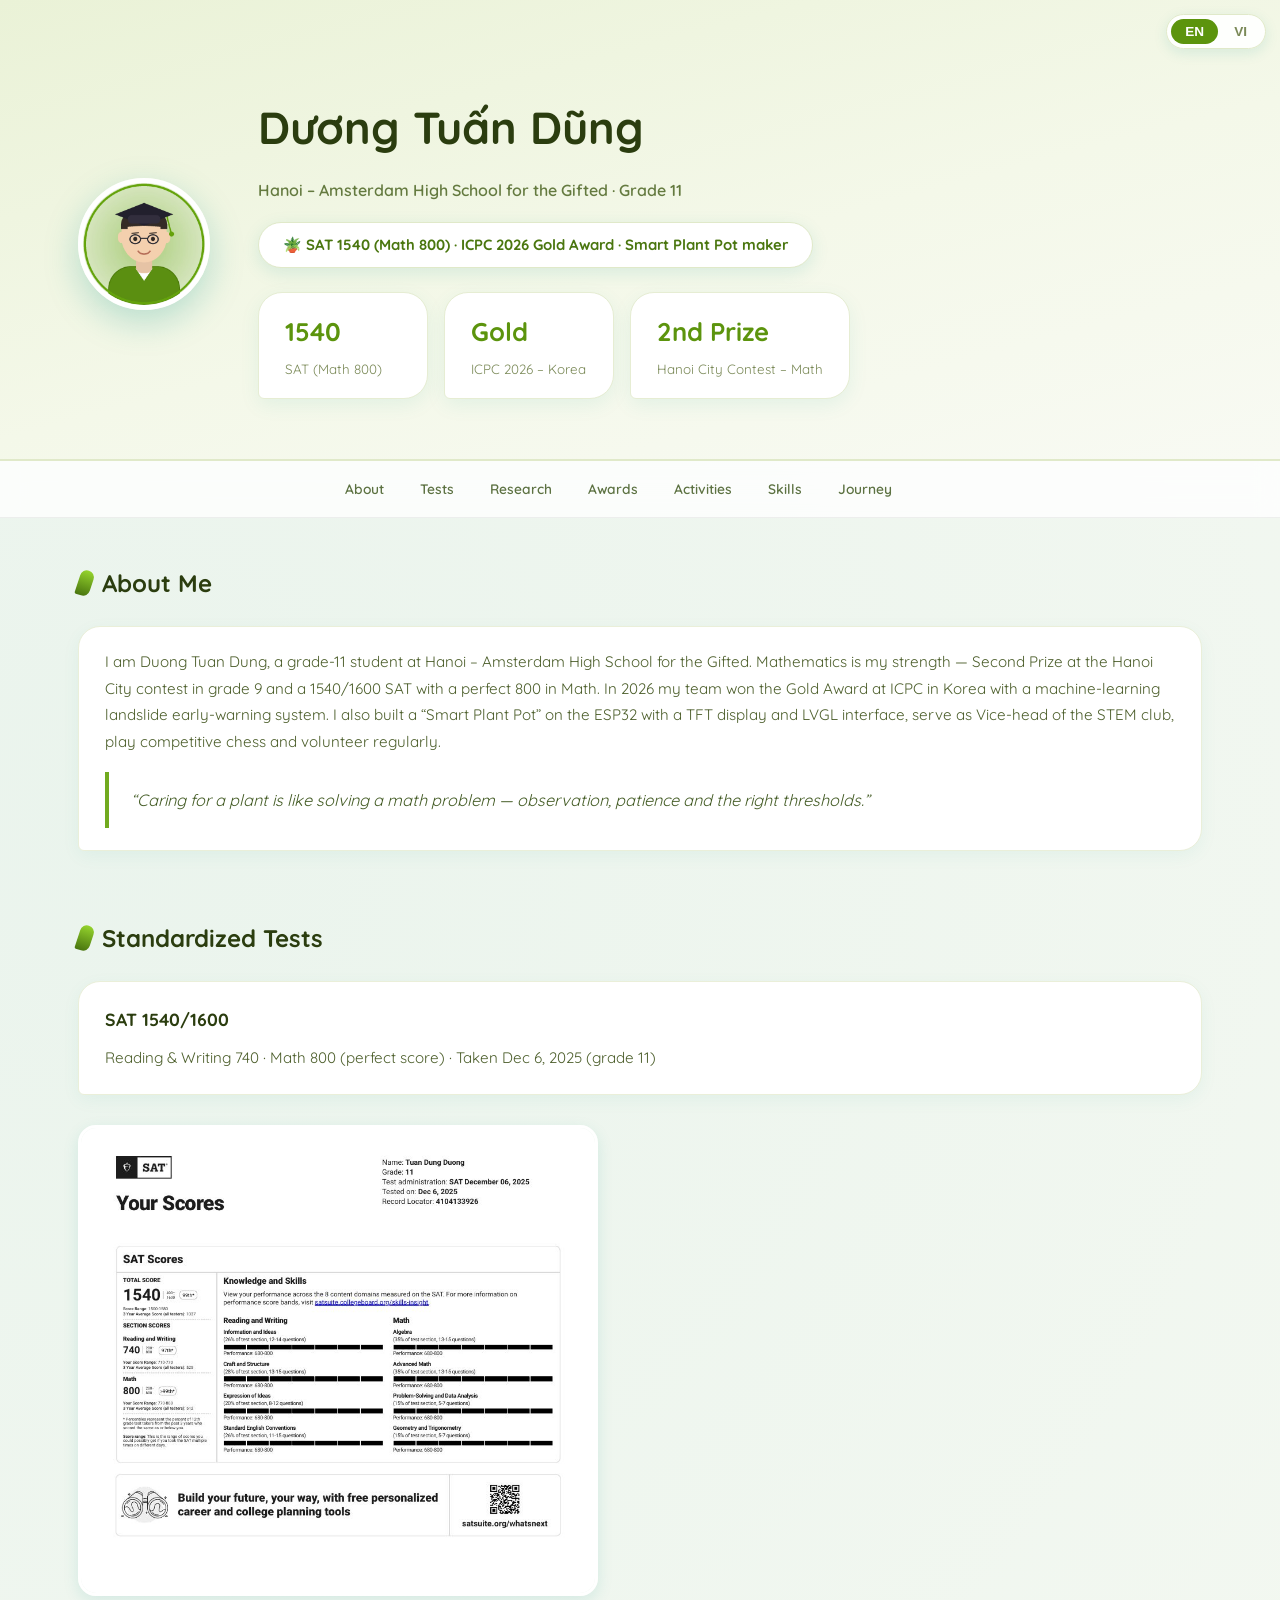
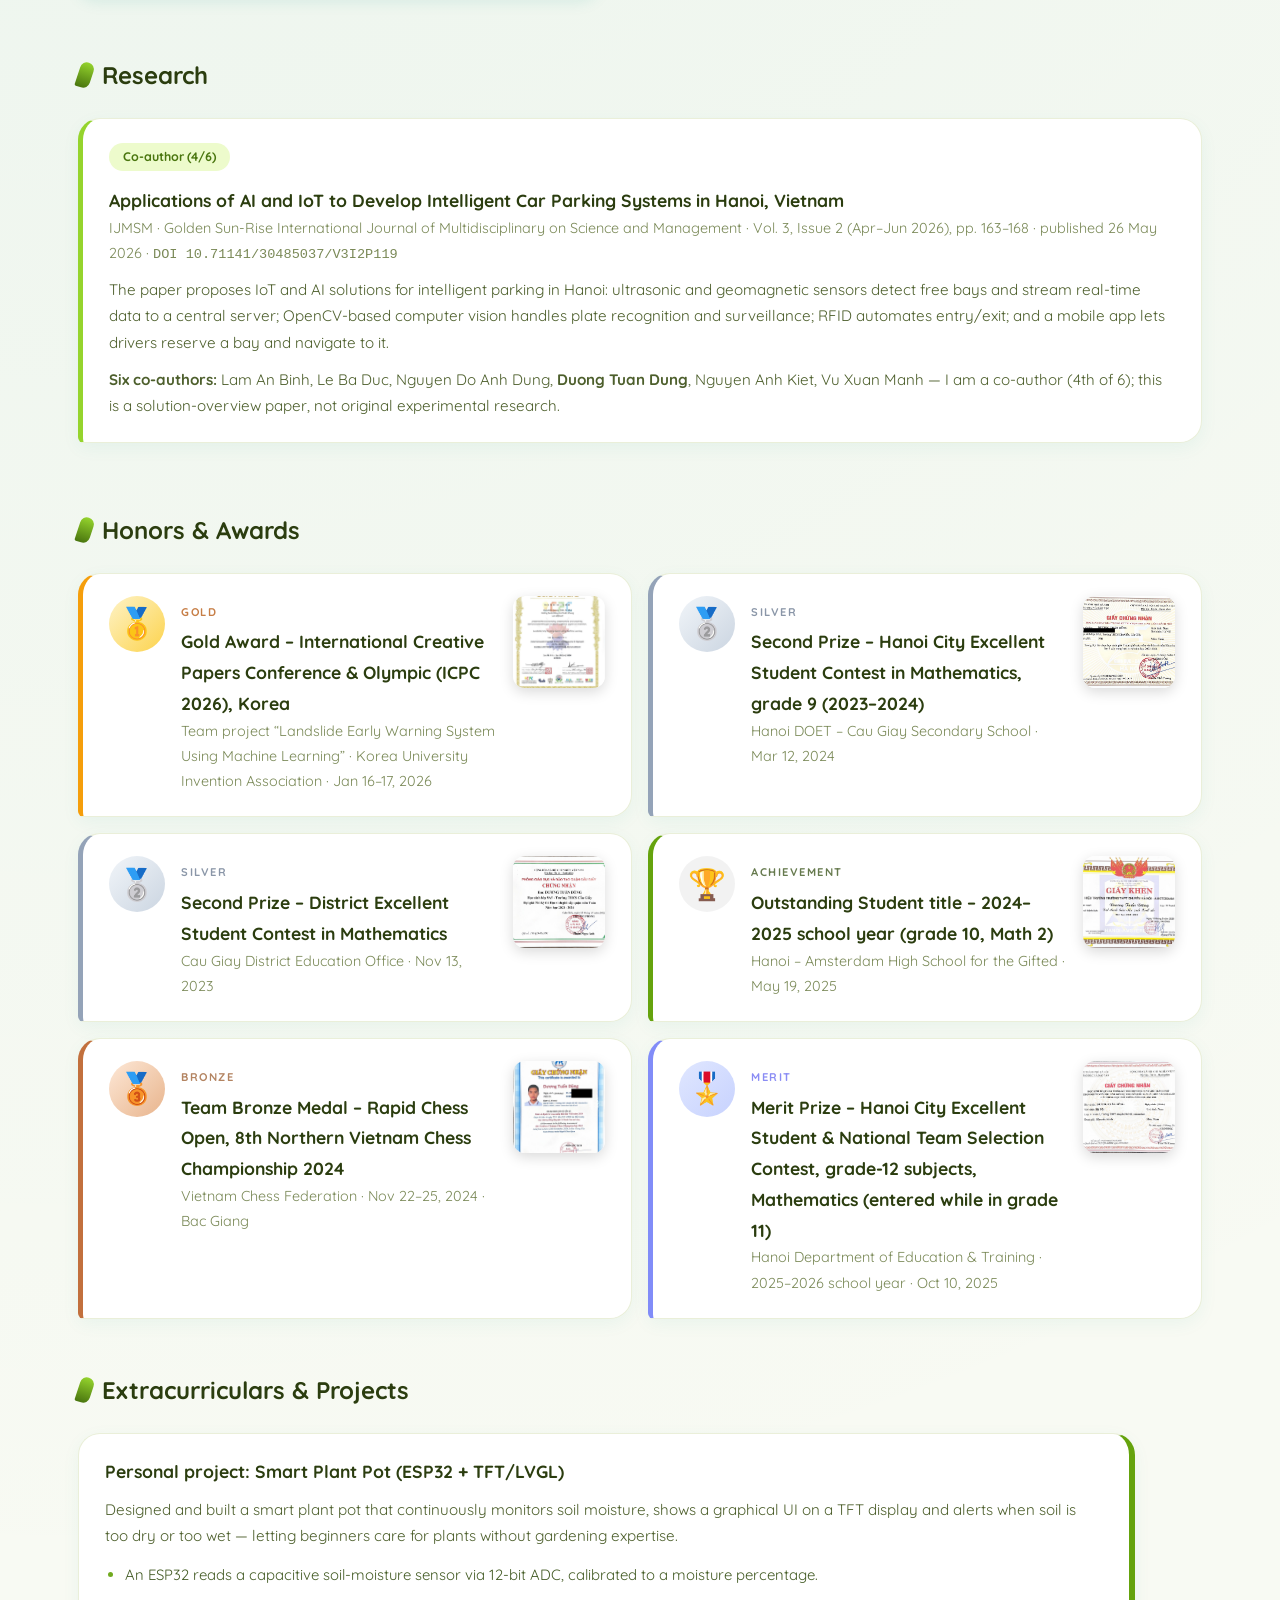
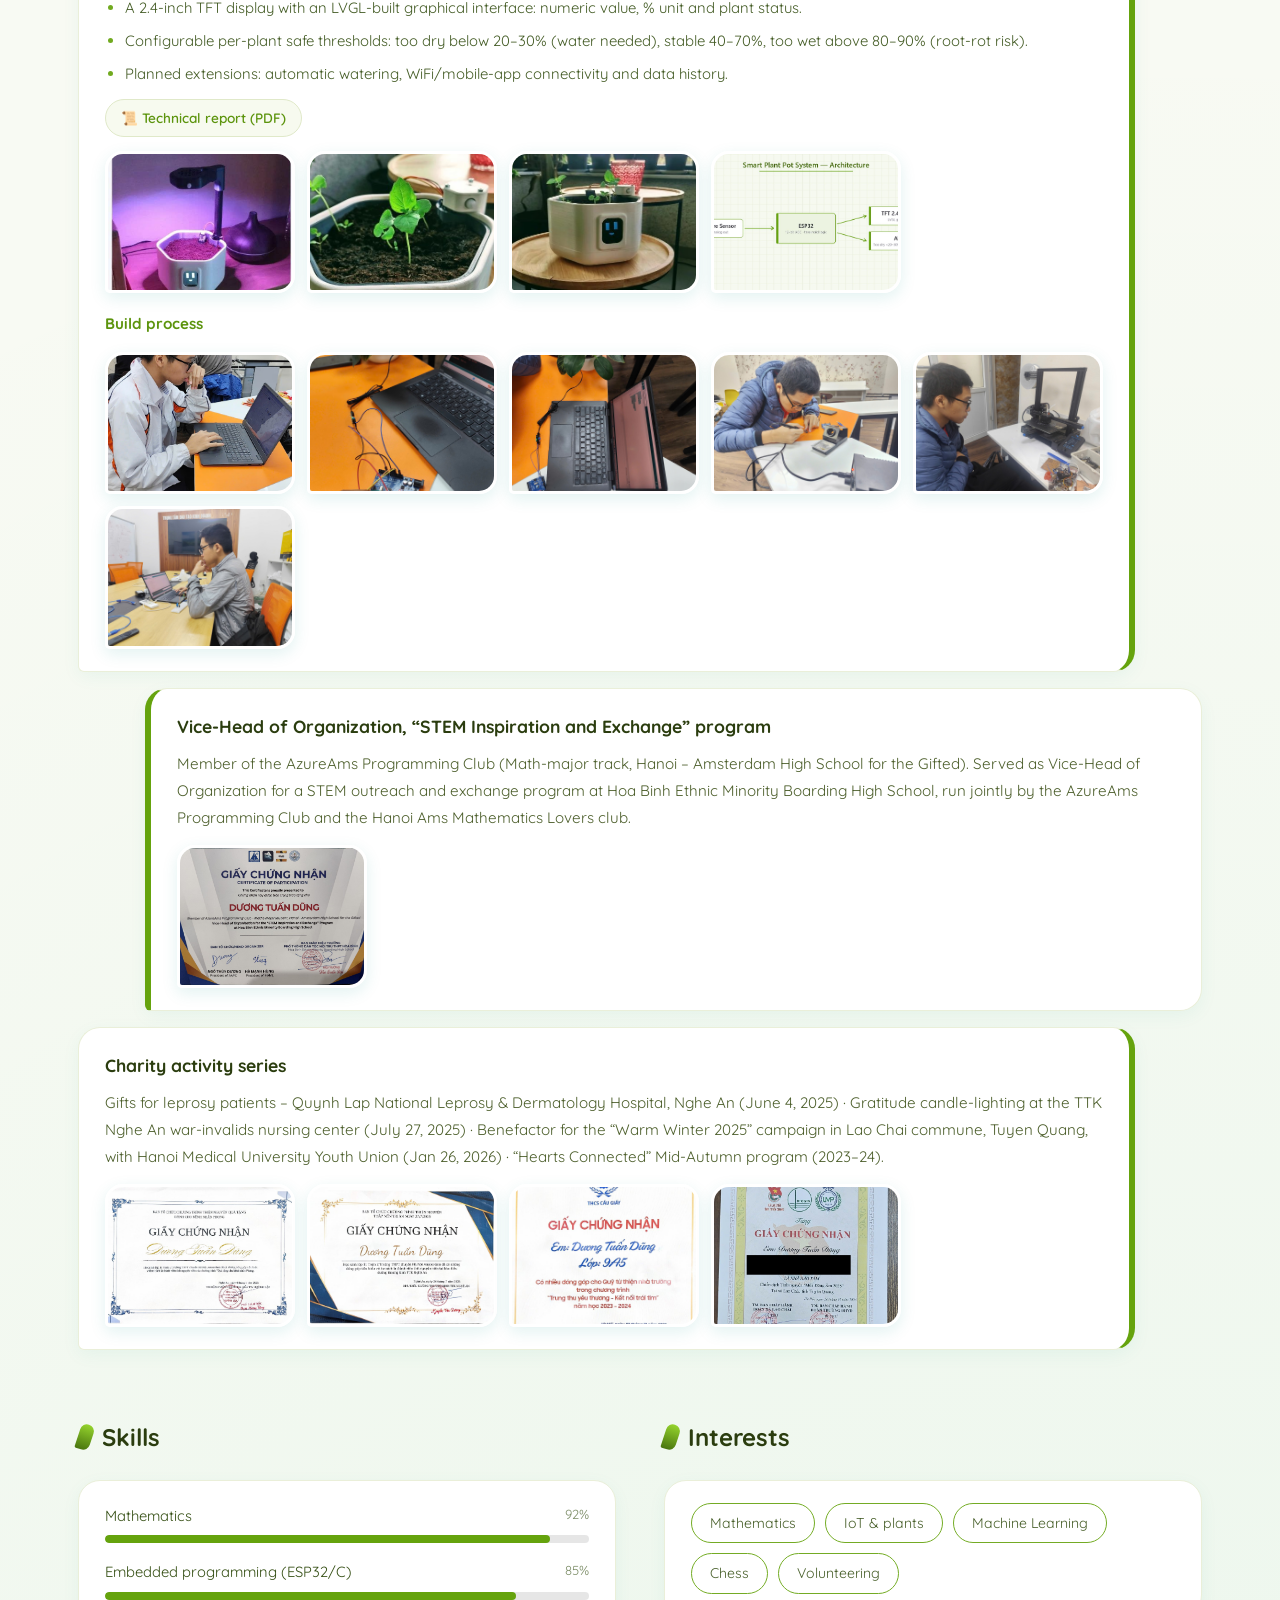
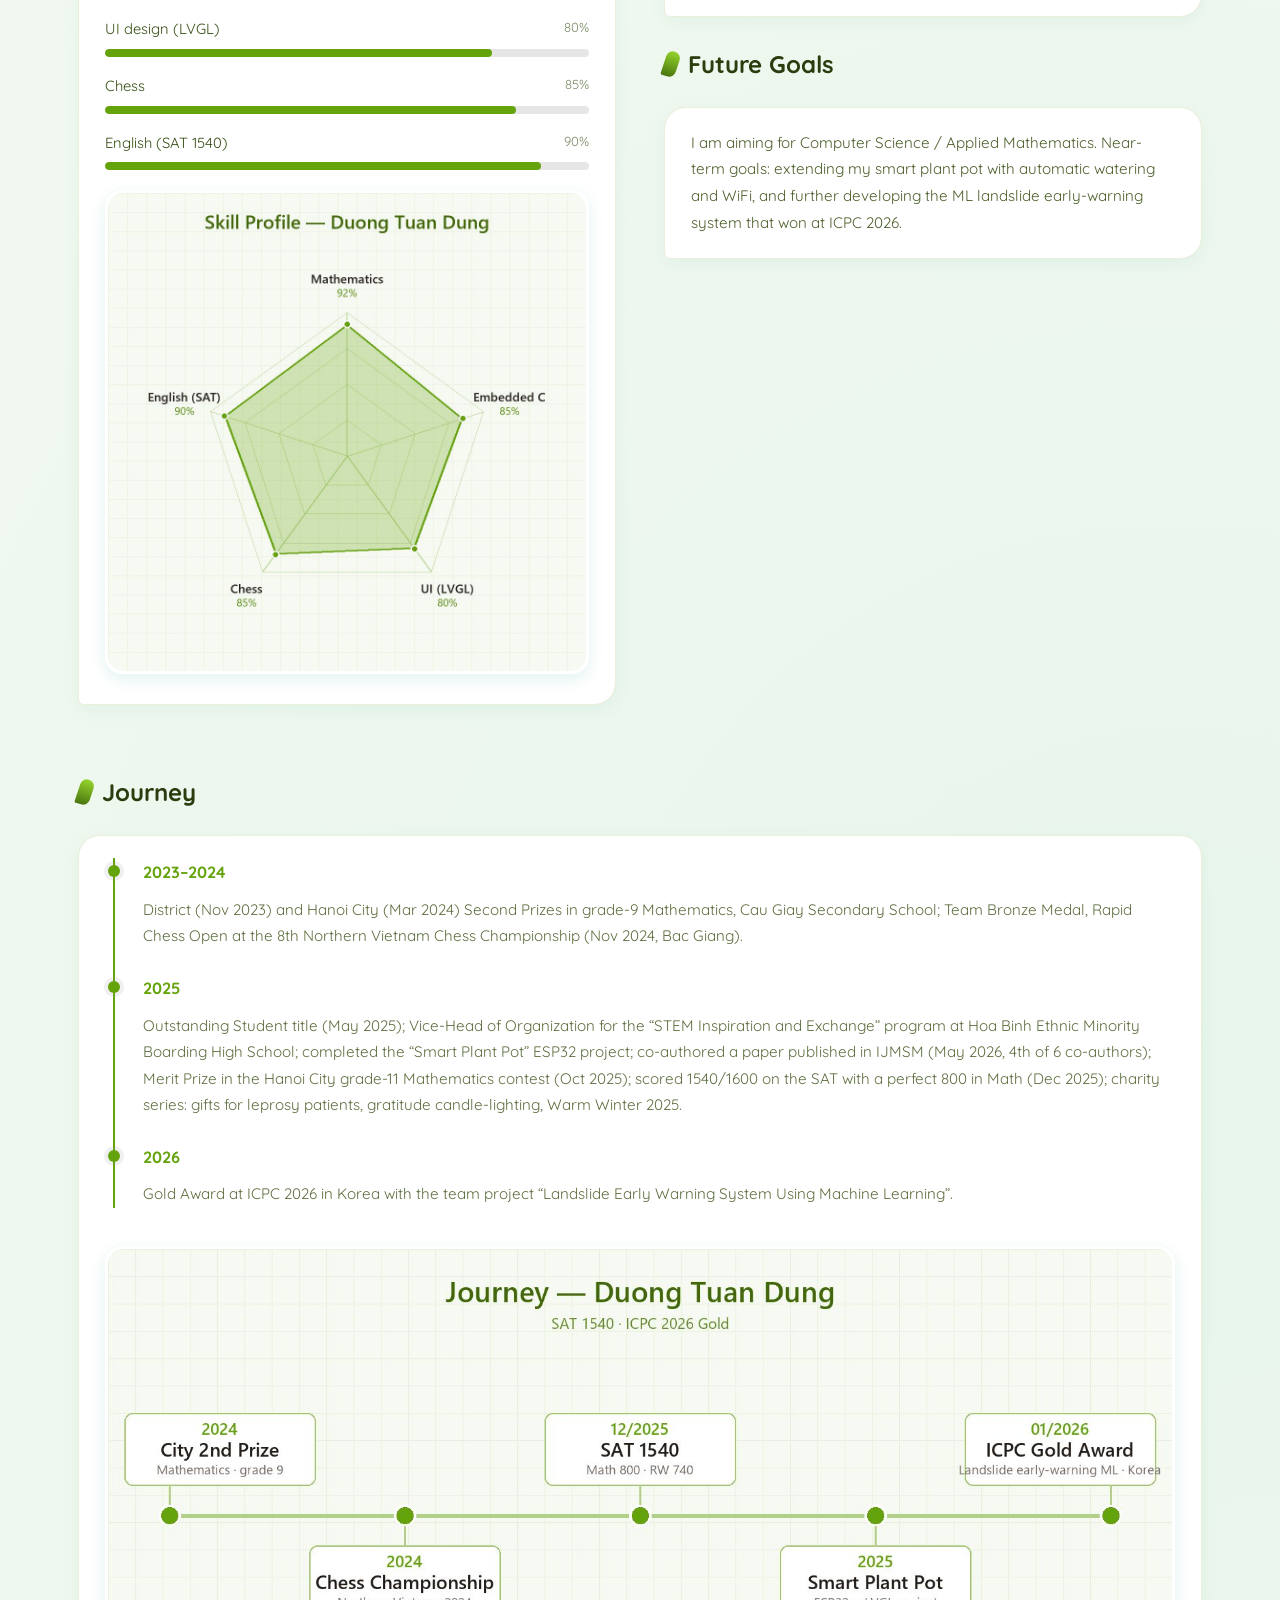
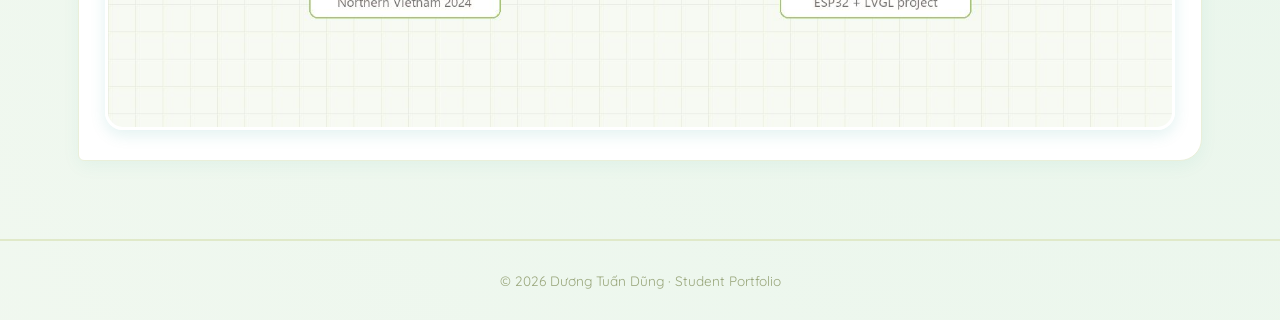
==== commit 4bd80fb6: "Redact exposed DOB/address on cert photos; add Mua Dong Am 2025 photo - Black-box redact date of bir" ====
--- a/index.html
+++ b/index.html
@@ -108,4 +108,4 @@
 .lang-switch{background:rgba(255,255,255,.92);border:1px solid #e0e9c9;box-shadow:0 4px 14px rgba(13,148,136,.12)}
 .lbtn{color:#7a8957}.lbtn.active{background:#5c940d;color:#fff}
 .certimg{border-radius:18px;border:3px solid #fff;box-shadow:0 5px 16px rgba(13,148,136,.12)}
-</style></head><body class='lay-split aw-grid act-zig'><div class='lang-switch'><button class='lbtn' data-l='en'>EN</button><button class='lbtn' data-l='vi'>VI</button></div><div class='pane-vi' lang='vi'><header><div class='container'><img class='avatar' src='assets/img/avatar.jpg' alt='Dương Tuấn Dũng'><h1>Dương Tuấn Dũng</h1><div class='school'>THPT chuyên Hà Nội – Amsterdam · Lớp 11</div><div class='tagline'>SAT 1540 (Math 800) · Gold Award ICPC 2026 · Smart Plant Pot maker</div><div class='stats'><div class='stat'><b>1540</b><span>SAT (Math 800)</span></div><div class='stat'><b>Gold</b><span>ICPC 2026 – Hàn Quốc</span></div><div class='stat'><b>Giải Nhì</b><span>HSG TP Hà Nội – Toán</span></div></div></div></header><nav class='topnav'><a href='#about-vi'>Giới thiệu</a><a href='#certs-vi'>Chứng chỉ</a><a href='#research-vi'>Nghiên cứu</a><a href='#awards-vi'>Thành tích</a><a href='#activities-vi'>Hoạt động</a><a href='#skills-vi'>Kỹ năng</a><a href='#journey-vi'>Hành trình</a></nav><main class='container'><section id='about-vi'><h2>Giới thiệu</h2><div class='card'><p style='margin-top:0'>Mình là Dương Tuấn Dũng, học sinh lớp 11 trường THPT chuyên Hà Nội – Amsterdam. Mình mạnh về Toán — giải Nhì Học sinh giỏi Thành phố Hà Nội môn Toán lớp 9 và SAT 1540/1600 với điểm Toán tuyệt đối 800. Năm 2026, đội của mình đạt Gold Award tại ICPC (Hàn Quốc) với hệ thống cảnh báo sớm sạt lở đất bằng Machine Learning. Mình cũng tự chế tạo “Chậu cây thông minh” trên ESP32 với màn hình TFT và giao diện LVGL, làm Phó ban CLB STEM, chơi cờ vua thi đấu và tham gia nhiều hoạt động thiện nguyện.</p><blockquote class='quote'>“Chăm một chậu cây cũng như giải một bài toán — cần quan sát, kiên nhẫn và đúng ngưỡng.”</blockquote></div></section><section id='certs-vi'><h2>Chứng chỉ chuẩn hóa</h2><div class='certgrid'><div class='card'><h3>SAT 1540/1600</h3><p>Reading &amp; Writing 740 · Math 800 (điểm tuyệt đối) · Kỳ thi 06/12/2025 (lớp 11)</p></div></div><img class='certimg' src='assets/img/sat-score.jpg' alt='SAT score'></section><section id='research-vi'><h2>Nghiên cứu khoa học</h2><div class='card research'><span class='badge'>Đồng tác giả (4/6)</span><h3 style='margin-top:6px'>Applications of AI and IoT to Develop Intelligent Car Parking Systems in Hanoi, Vietnam</h3><div class='org'>IJMSM &middot; Golden Sun-Rise International Journal of Multidisciplinary on Science and Management &middot; Vol. 3, Issue 2 (Apr&ndash;Jun 2026), tr. 163&ndash;168 &middot; công bố 26/05/2026 &middot; <span class='doi'>DOI 10.71141/30485037/V3I2P119</span></div><p>Bài báo đề xuất giải pháp IoT và AI cho bãi đỗ xe thông minh tại Hà Nội: cảm biến siêu âm và địa từ phát hiện chỗ trống, truyền dữ liệu thời gian thực về máy chủ trung tâm; thị giác máy tính (OpenCV) nhận diện biển số và giám sát; RFID tự động hóa việc ra/vào; ứng dụng di động cho phép tài xế đặt chỗ và dẫn đường.</p><p><b>6 đồng tác giả:</b> Lam An Bình, Lê Bá Đức, Nguyễn Đỗ Anh Dũng, <b>Dương Tuấn Dũng</b>, Nguyễn Anh Kiệt, Vũ Xuân Mạnh &mdash; mình là đồng tác giả thứ 4/6, bài viết dạng tổng quan giải pháp, không phải nghiên cứu thực nghiệm riêng.</p></div></section><section id='awards-vi'><h2>Thành tích & Giải thưởng</h2><div class='awgrid'><div class='card award reveal rk-gold'><div class='medal'>🥇</div><div class='awbody'><span class='rklab'>Vàng · Gold</span><h3>Gold Award – International Creative Papers Conference &amp; Olympic (ICPC 2026), Hàn Quốc</h3><div class='org'>Dự án nhóm “Landslide Early Warning System Using Machine Learning” · Korea University Invention Association · 16–17/01/2026</div></div><a class='awthumb' href='assets/img/award-gold-award-international-creative-papers-conferenc.jpg'><img src='assets/img/award-gold-award-international-creative-papers-conferenc.jpg' alt='Gold Award – International Creative Papers Conference &amp; Olympic (ICPC 2026), Hàn Quốc' loading='lazy'></a></div><div class='card award reveal rk-silver'><div class='medal'>🥈</div><div class='awbody'><span class='rklab'>Bạc · Silver</span><h3>Giải Nhì kỳ thi chọn HSG Thành phố các môn văn hóa lớp 9 – môn Toán (2023–2024)</h3><div class='org'>Sở GD&amp;ĐT Hà Nội – THCS Cầu Giấy · 12/03/2024</div></div><a class='awthumb' href='assets/img/award-giai-nhi-ky-thi-chon-hsg-thanh-pho-cac-mon-van-hoa.jpg'><img src='assets/img/award-giai-nhi-ky-thi-chon-hsg-thanh-pho-cac-mon-van-hoa.jpg' alt='Giải Nhì kỳ thi chọn HSG Thành phố các môn văn hóa lớp 9 – môn Toán (2023–2024)' loading='lazy'></a></div><div class='card award reveal rk-silver'><div class='medal'>🥈</div><div class='awbody'><span class='rklab'>Bạc · Silver</span><h3>Giải Nhì kỳ thi HSG cấp Quận môn Toán</h3><div class='org'>Phòng GD&amp;ĐT Quận Cầu Giấy · 13/11/2023</div></div><a class='awthumb' href='assets/img/award-giai-nhi-ky-thi-hsg-cap-quan-mon-toan.jpg'><img src='assets/img/award-giai-nhi-ky-thi-hsg-cap-quan-mon-toan.jpg' alt='Giải Nhì kỳ thi HSG cấp Quận môn Toán' loading='lazy'></a></div><div class='card award reveal rk-part'><div class='medal'>🏆</div><div class='awbody'><span class='rklab'>Thành tích</span><h3>Danh hiệu Học sinh Xuất sắc – năm học 2024–2025 (lớp 10 Toán 2)</h3><div class='org'>Trường THPT chuyên Hà Nội – Amsterdam · 19/05/2025</div></div><a class='awthumb' href='assets/img/award-danh-hieu-hoc-sinh-xuat-sac.jpg'><img src='assets/img/award-danh-hieu-hoc-sinh-xuat-sac.jpg' alt='Danh hiệu Học sinh Xuất sắc 2024–2025' loading='lazy'></a></div><div class='card award reveal rk-bronze'><div class='medal'>🥉</div><div class='awbody'><span class='rklab'>Đồng · Bronze</span><h3>Huy chương Đồng đồng đội – Cờ nhanh mở rộng, Giải Vô địch Cờ vua miền Bắc lần VIII 2024</h3><div class='org'>Liên đoàn Cờ Việt Nam · 22–25/11/2024 · Bắc Giang</div></div><a class='awthumb' href='assets/img/act2-0.jpg'><img src='assets/img/act2-0.jpg' alt='Huy chương Đồng đồng đội – Cờ nhanh mở rộng, Giải Vô địch Cờ vua miền Bắc lần VIII 2024' loading='lazy'></a></div><div class='card award reveal rk-merit'><div class='medal'>🎖️</div><div class='awbody'><span class='rklab'>Khuyến khích · Merit</span><h3>Giải Khuyến khích – Kỳ thi chọn HSG Thành phố &amp; đội tuyển HSG Quốc gia các môn văn hóa lớp 12, môn Toán (dự thi từ lớp 11)</h3><div class='org'>Sở GD&amp;ĐT Hà Nội · năm học 2025–2026 · 10/10/2025</div></div><a class='awthumb' href='assets/img/award-khuyen-khich-hsg-tp-lop11-toan.jpg'><img src='assets/img/award-khuyen-khich-hsg-tp-lop11-toan.jpg' alt='Giải Khuyến khích – Kỳ thi chọn HSG Thành phố môn Toán, năm học 2025–2026' loading='lazy'></a></div></div></section><section id='activities-vi'><h2>Hoạt động ngoại khóa & Dự án</h2><div class='actwrap'><div class='card reveal'><h3>Sản phẩm cá nhân: Chậu cây thông minh (ESP32 + TFT/LVGL)</h3><p>Thiết kế và chế tạo chậu cây thông minh theo dõi độ ẩm đất liên tục, hiển thị giao diện đồ họa trên màn TFT và cảnh báo khi đất quá khô hoặc quá ướt — giúp người mới chăm cây không cần kinh nghiệm nông nghiệp.</p><ul class='pts'><li>Vi điều khiển ESP32 đọc cảm biến độ ẩm đất điện dung qua ADC 12-bit, hiệu chuẩn ra phần trăm độ ẩm.</li><li>Màn hình TFT 2.4 inch với giao diện đồ họa xây dựng bằng thư viện LVGL: giá trị số, đơn vị %, trạng thái cây.</li><li>Ngưỡng an toàn cấu hình được theo loại cây: quá khô &lt; 20–30% (cần tưới), ổn định 40–70%, quá ướt &gt; 80–90% (nguy cơ úng rễ).</li><li>Hướng mở rộng: tưới tự động, kết nối WiFi/ứng dụng di động và lưu lịch sử dữ liệu.</li></ul><div class='doclinks'><a href='assets/docs/bao-cao-ky-thuat-pdf.pdf'>📜 Báo cáo kỹ thuật (PDF)</a></div><div class='gallery'><a href='assets/img/act0-1.jpg'><img src='assets/img/act0-1.jpg' alt='Chậu cây thông minh thực tế, đèn LED trồng cây' loading='lazy'></a><a href='assets/img/act0-3.jpg'><img src='assets/img/act0-3.jpg' alt='Cận cảnh cây con trong chậu và cảm biến độ ẩm' loading='lazy'></a><a href='assets/img/act0-2.jpg'><img src='assets/img/act0-2.jpg' alt='Chậu cây thông minh với màn hình hiển thị mặt cười' loading='lazy'></a><a href='assets/img/act0-0.jpg'><img src='assets/img/act0-0.jpg' alt='Sơ đồ kiến trúc hệ thống chậu cây thông minh' loading='lazy'></a></div><h4 style='margin-top:18px;font-size:.95rem;color:#5c940d'>Quá trình thực hiện</h4><div class='gallery'><a href='assets/img/proc-research.jpg'><img src='assets/img/proc-research.jpg' alt='Tìm hiểu tài liệu, lên ý tưởng dự án (11/2025)' loading='lazy'></a><a href='assets/img/proc-lcd-prototype.jpg'><img src='assets/img/proc-lcd-prototype.jpg' alt='Bản thử nghiệm đầu tiên: đọc cảm biến độ ẩm, hiện lên màn LCD 16x2' loading='lazy'></a><a href='assets/img/proc-coding-setup.jpg'><img src='assets/img/proc-coding-setup.jpg' alt='Lắp mạch và lập trình với Arduino IDE' loading='lazy'></a><a href='assets/img/proc-soldering.jpg'><img src='assets/img/proc-soldering.jpg' alt='Hàn mạch tại trung tâm' loading='lazy'></a><a href='assets/img/proc-3dprint.jpg'><img src='assets/img/proc-3dprint.jpg' alt='In 3D vỏ chậu bằng máy Ender' loading='lazy'></a><a href='assets/img/proc-coding-center.jpg'><img src='assets/img/proc-coding-center.jpg' alt='Hoàn thiện code tại Trung tâm đào tạo' loading='lazy'></a></div></div><div class='card reveal'><h3>Phó Trưởng ban Tổ chức chương trình “STEM Inspiration and Exchange”</h3><p>Thành viên CLB AzureAms Programming (khối chuyên Toán, THPT chuyên Hà Nội – Amsterdam). Giữ vai trò Phó Trưởng ban tổ chức chương trình giao lưu, truyền cảm hứng STEM tại Trường PT Dân tộc Nội trú THPT Hòa Bình, do CLB AzureAms Programming phối hợp CLB Hanoi Ams Mathematics Lovers thực hiện.</p><div class='gallery'><a href='assets/img/act1-0.jpg'><img src='assets/img/act1-0.jpg' alt='Chứng nhận Phó Trưởng ban tổ chức STEM Inspiration and Exchange' loading='lazy'></a></div></div><div class='card reveal'><h3>Chuỗi hoạt động thiện nguyện</h3><p>Quà tặng bệnh nhân phong – Bệnh viện Phong–Da liễu Trung ương Quỳnh Lập, Nghệ An (04/06/2025) &middot; Thắp nến tri ân tại khu điều dưỡng thương binh TTK Nghệ An (27/07/2025) &middot; Nhà hảo tâm chiến dịch “Mùa Đông Ấm 2025” tại xã Lao Chải, Tuyên Quang, phối hợp Đoàn Trường ĐH Y Dược – ĐHQGHN (26/01/2026) &middot; Trung thu “Yêu thương kết nối trái tim” (2023–24).</p><div class='gallery'><a href='assets/img/act3-0.jpg'><img src='assets/img/act3-0.jpg' alt='Chứng nhận thiện nguyện: quà tặng bệnh nhân phong' loading='lazy'></a><a href='assets/img/act3-1.jpg'><img src='assets/img/act3-1.jpg' alt='Chứng nhận thiện nguyện: thắp nến tri ân' loading='lazy'></a><a href='assets/img/act3-3.jpg'><img src='assets/img/act3-3.jpg' alt='Chứng nhận Trung thu Yêu thương kết nối trái tim' loading='lazy'></a></div></div></div></section><div class='twocol'><section id='skills-vi'><h2>Kỹ năng</h2><div class='card reveal'><div class='skillgrid' style='grid-template-columns:1fr'><div class='skill'><span>Toán học<em>92%</em></span><div class='bar'><i style='width:92%'></i></div></div><div class='skill'><span>Lập trình nhúng (ESP32/C)<em>85%</em></span><div class='bar'><i style='width:85%'></i></div></div><div class='skill'><span>Thiết kế giao diện (LVGL)<em>80%</em></span><div class='bar'><i style='width:80%'></i></div></div><div class='skill'><span>Cờ vua<em>85%</em></span><div class='bar'><i style='width:85%'></i></div></div><div class='skill'><span>Tiếng Anh (SAT 1540)<em>90%</em></span><div class='bar'><i style='width:90%'></i></div></div></div><a href='assets/img/skill-radar.jpg'><img class='certimg' style='max-width:100%;margin-top:20px' src='assets/img/skill-radar.jpg' alt='skill radar' loading='lazy'></a></div></section><section><h2>Sở thích & Quan tâm</h2><div class='card'><div class='chips'><span>Toán học</span><span>IoT &amp; cây trồng</span><span>Machine Learning</span><span>Cờ vua</span><span>Thiện nguyện</span></div></div><h2 style='margin-top:26px'>Định hướng tương lai</h2><div class='card'><p style='margin-top:0'>Mình hướng tới ngành Khoa học Máy tính / Toán ứng dụng. Mục tiêu gần là mở rộng chậu cây thông minh với tính năng tưới tự động và kết nối WiFi, đồng thời phát triển tiếp hệ thống cảnh báo sạt lở bằng Machine Learning đã đạt giải tại ICPC 2026.</p></div></section></div><section id='journey-vi'><h2>Hành trình</h2><div class='card reveal'><div class='tl'><div class='tl-item'><span class='tl-year'>2023–2024</span><p>Giải Nhì kỳ thi HSG cấp Quận (11/2023) và HSG Thành phố Hà Nội (03/2024) môn Toán lớp 9, THCS Cầu Giấy; Huy chương Đồng đồng đội – Cờ nhanh mở rộng, Giải Vô địch Cờ vua miền Bắc lần VIII (11/2024, Bắc Giang).</p></div><div class='tl-item'><span class='tl-year'>2025</span><p>Danh hiệu Học sinh Xuất sắc (05/2025); là Phó Trưởng ban tổ chức chương trình “STEM Inspiration and Exchange” tại Trường PT Dân tộc Nội trú THPT Hòa Bình; hoàn thành sản phẩm cá nhân “Chậu cây thông minh” trên ESP32; công bố bài báo đồng tác giả trên IJMSM (05/2026, đồng tác giả thứ 4/6); Giải Khuyến khích HSG Thành phố môn Toán lớp 11 (10/2025); SAT 1540/1600 với điểm Toán tuyệt đối 800 (12/2025); chuỗi thiện nguyện: quà tặng bệnh nhân phong, thắp nến tri ân, Mùa Đông Ấm 2025.</p></div><div class='tl-item'><span class='tl-year'>2026</span><p>Gold Award tại ICPC 2026 (Hàn Quốc) với dự án nhóm “Landslide Early Warning System Using Machine Learning”.</p></div></div><a href='assets/img/journey-roadmap.jpg'><img class='certimg' style='max-width:100%;margin-top:14px' src='assets/img/journey-roadmap.jpg' alt='journey roadmap' loading='lazy'></a></div></section></main><footer>© 2026 Dương Tuấn Dũng · Portfolio học sinh</footer></div><div class='pane-en' lang='en'><header><div class='container'><img class='avatar' src='assets/img/avatar.jpg' alt='Dương Tuấn Dũng'><h1>Dương Tuấn Dũng</h1><div class='school'>Hanoi – Amsterdam High School for the Gifted · Grade 11</div><div class='tagline'>SAT 1540 (Math 800) · ICPC 2026 Gold Award · Smart Plant Pot maker</div><div class='stats'><div class='stat'><b>1540</b><span>SAT (Math 800)</span></div><div class='stat'><b>Gold</b><span>ICPC 2026 – Korea</span></div><div class='stat'><b>2nd Prize</b><span>Hanoi City Contest – Math</span></div></div></div></header><nav class='topnav'><a href='#about-en'>About</a><a href='#certs-en'>Tests</a><a href='#research-en'>Research</a><a href='#awards-en'>Awards</a><a href='#activities-en'>Activities</a><a href='#skills-en'>Skills</a><a href='#journey-en'>Journey</a></nav><main class='container'><section id='about-en'><h2>About Me</h2><div class='card'><p style='margin-top:0'>I am Duong Tuan Dung, a grade-11 student at Hanoi – Amsterdam High School for the Gifted. Mathematics is my strength — Second Prize at the Hanoi City contest in grade 9 and a 1540/1600 SAT with a perfect 800 in Math. In 2026 my team won the Gold Award at ICPC in Korea with a machine-learning landslide early-warning system. I also built a “Smart Plant Pot” on the ESP32 with a TFT display and LVGL interface, serve as Vice-head of the STEM club, play competitive chess and volunteer regularly.</p><blockquote class='quote'>“Caring for a plant is like solving a math problem — observation, patience and the right thresholds.”</blockquote></div></section><section id='certs-en'><h2>Standardized Tests</h2><div class='certgrid'><div class='card'><h3>SAT 1540/1600</h3><p>Reading &amp; Writing 740 · Math 800 (perfect score) · Taken Dec 6, 2025 (grade 11)</p></div></div><img class='certimg' src='assets/img/sat-score.jpg' alt='SAT score'></section><section id='research-en'><h2>Research</h2><div class='card research'><span class='badge'>Co-author (4/6)</span><h3 style='margin-top:6px'>Applications of AI and IoT to Develop Intelligent Car Parking Systems in Hanoi, Vietnam</h3><div class='org'>IJMSM &middot; Golden Sun-Rise International Journal of Multidisciplinary on Science and Management &middot; Vol. 3, Issue 2 (Apr&ndash;Jun 2026), pp. 163&ndash;168 &middot; published 26 May 2026 &middot; <span class='doi'>DOI 10.71141/30485037/V3I2P119</span></div><p>The paper proposes IoT and AI solutions for intelligent parking in Hanoi: ultrasonic and geomagnetic sensors detect free bays and stream real-time data to a central server; OpenCV-based computer vision handles plate recognition and surveillance; RFID automates entry/exit; and a mobile app lets drivers reserve a bay and navigate to it.</p><p><b>Six co-authors:</b> Lam An Binh, Le Ba Duc, Nguyen Do Anh Dung, <b>Duong Tuan Dung</b>, Nguyen Anh Kiet, Vu Xuan Manh &mdash; I am a co-author (4th of 6); this is a solution-overview paper, not original experimental research.</p></div></section><section id='awards-en'><h2>Honors & Awards</h2><div class='awgrid'><div class='card award reveal rk-gold'><div class='medal'>🥇</div><div class='awbody'><span class='rklab'>Gold</span><h3>Gold Award – International Creative Papers Conference &amp; Olympic (ICPC 2026), Korea</h3><div class='org'>Team project “Landslide Early Warning System Using Machine Learning” · Korea University Invention Association · Jan 16–17, 2026</div></div><a class='awthumb' href='assets/img/award-gold-award-international-creative-papers-conferenc.jpg'><img src='assets/img/award-gold-award-international-creative-papers-conferenc.jpg' alt='Gold Award – International Creative Papers Conference &amp; Olympic (ICPC 2026), Korea' loading='lazy'></a></div><div class='card award reveal rk-silver'><div class='medal'>🥈</div><div class='awbody'><span class='rklab'>Silver</span><h3>Second Prize – Hanoi City Excellent Student Contest in Mathematics, grade 9 (2023–2024)</h3><div class='org'>Hanoi DOET – Cau Giay Secondary School · Mar 12, 2024</div></div><a class='awthumb' href='assets/img/award-giai-nhi-ky-thi-chon-hsg-thanh-pho-cac-mon-van-hoa.jpg'><img src='assets/img/award-giai-nhi-ky-thi-chon-hsg-thanh-pho-cac-mon-van-hoa.jpg' alt='Second Prize – Hanoi City Excellent Student Contest in Mathematics, grade 9 (2023–2024)' loading='lazy'></a></div><div class='card award reveal rk-silver'><div class='medal'>🥈</div><div class='awbody'><span class='rklab'>Silver</span><h3>Second Prize – District Excellent Student Contest in Mathematics</h3><div class='org'>Cau Giay District Education Office · Nov 13, 2023</div></div><a class='awthumb' href='assets/img/award-giai-nhi-ky-thi-hsg-cap-quan-mon-toan.jpg'><img src='assets/img/award-giai-nhi-ky-thi-hsg-cap-quan-mon-toan.jpg' alt='Second Prize – District Excellent Student Contest in Mathematics' loading='lazy'></a></div><div class='card award reveal rk-part'><div class='medal'>🏆</div><div class='awbody'><span class='rklab'>Achievement</span><h3>Outstanding Student title – 2024–2025 school year (grade 10, Math 2)</h3><div class='org'>Hanoi – Amsterdam High School for the Gifted · May 19, 2025</div></div><a class='awthumb' href='assets/img/award-danh-hieu-hoc-sinh-xuat-sac.jpg'><img src='assets/img/award-danh-hieu-hoc-sinh-xuat-sac.jpg' alt='Outstanding Student title 2024-2025' loading='lazy'></a></div><div class='card award reveal rk-bronze'><div class='medal'>🥉</div><div class='awbody'><span class='rklab'>Bronze</span><h3>Team Bronze Medal – Rapid Chess Open, 8th Northern Vietnam Chess Championship 2024</h3><div class='org'>Vietnam Chess Federation · Nov 22–25, 2024 · Bac Giang</div></div><a class='awthumb' href='assets/img/act2-0.jpg'><img src='assets/img/act2-0.jpg' alt='Team Bronze Medal – Rapid Chess Open, 8th Northern Vietnam Chess Championship 2024' loading='lazy'></a></div><div class='card award reveal rk-merit'><div class='medal'>🎖️</div><div class='awbody'><span class='rklab'>Merit</span><h3>Merit Prize – Hanoi City Excellent Student &amp; National Team Selection Contest, grade-12 subjects, Mathematics (entered while in grade 11)</h3><div class='org'>Hanoi Department of Education &amp; Training · 2025–2026 school year · Oct 10, 2025</div></div><a class='awthumb' href='assets/img/award-khuyen-khich-hsg-tp-lop11-toan.jpg'><img src='assets/img/award-khuyen-khich-hsg-tp-lop11-toan.jpg' alt='Merit Prize – Hanoi City Excellent Student Contest in Mathematics, 2025-2026' loading='lazy'></a></div></div></section><section id='activities-en'><h2>Extracurriculars & Projects</h2><div class='actwrap'><div class='card reveal'><h3>Personal project: Smart Plant Pot (ESP32 + TFT/LVGL)</h3><p>Designed and built a smart plant pot that continuously monitors soil moisture, shows a graphical UI on a TFT display and alerts when soil is too dry or too wet — letting beginners care for plants without gardening expertise.</p><ul class='pts'><li>An ESP32 reads a capacitive soil-moisture sensor via 12-bit ADC, calibrated to a moisture percentage.</li><li>A 2.4-inch TFT display with an LVGL-built graphical interface: numeric value, % unit and plant status.</li><li>Configurable per-plant safe thresholds: too dry below 20–30% (water needed), stable 40–70%, too wet above 80–90% (root-rot risk).</li><li>Planned extensions: automatic watering, WiFi/mobile-app connectivity and data history.</li></ul><div class='doclinks'><a href='assets/docs/bao-cao-ky-thuat-pdf.pdf'>📜 Technical report (PDF)</a></div><div class='gallery'><a href='assets/img/act0-1.jpg'><img src='assets/img/act0-1.jpg' alt='The real smart plant pot with grow light' loading='lazy'></a><a href='assets/img/act0-3.jpg'><img src='assets/img/act0-3.jpg' alt='Close-up of seedlings and the moisture sensor' loading='lazy'></a><a href='assets/img/act0-2.jpg'><img src='assets/img/act0-2.jpg' alt='Smart plant pot with its smiley-face display' loading='lazy'></a><a href='assets/img/act0-0.jpg'><img src='assets/img/act0-0.jpg' alt='Smart plant pot system architecture diagram' loading='lazy'></a></div><h4 style='margin-top:18px;font-size:.95rem;color:#5c940d'>Build process</h4><div class='gallery'><a href='assets/img/proc-research.jpg'><img src='assets/img/proc-research.jpg' alt='Researching and planning the project (Nov 2025)' loading='lazy'></a><a href='assets/img/proc-lcd-prototype.jpg'><img src='assets/img/proc-lcd-prototype.jpg' alt='First prototype: reading the moisture sensor onto a 16x2 LCD' loading='lazy'></a><a href='assets/img/proc-coding-setup.jpg'><img src='assets/img/proc-coding-setup.jpg' alt='Wiring the circuit and coding in the Arduino IDE' loading='lazy'></a><a href='assets/img/proc-soldering.jpg'><img src='assets/img/proc-soldering.jpg' alt='Soldering the circuit at the training center' loading='lazy'></a><a href='assets/img/proc-3dprint.jpg'><img src='assets/img/proc-3dprint.jpg' alt='3D-printing the pot enclosure on an Ender printer' loading='lazy'></a><a href='assets/img/proc-coding-center.jpg'><img src='assets/img/proc-coding-center.jpg' alt='Finishing the code at the training center' loading='lazy'></a></div></div><div class='card reveal'><h3>Vice-Head of Organization, “STEM Inspiration and Exchange” program</h3><p>Member of the AzureAms Programming Club (Math-major track, Hanoi – Amsterdam High School for the Gifted). Served as Vice-Head of Organization for a STEM outreach and exchange program at Hoa Binh Ethnic Minority Boarding High School, run jointly by the AzureAms Programming Club and the Hanoi Ams Mathematics Lovers club.</p><div class='gallery'><a href='assets/img/act1-0.jpg'><img src='assets/img/act1-0.jpg' alt='Certificate: Vice-Head of Organization, STEM Inspiration and Exchange' loading='lazy'></a></div></div><div class='card reveal'><h3>Charity activity series</h3><p>Gifts for leprosy patients – Quynh Lap National Leprosy &amp; Dermatology Hospital, Nghe An (June 4, 2025) &middot; Gratitude candle-lighting at the TTK Nghe An war-invalids nursing center (July 27, 2025) &middot; Benefactor for the “Warm Winter 2025” campaign in Lao Chai commune, Tuyen Quang, with Hanoi Medical University Youth Union (Jan 26, 2026) &middot; “Hearts Connected” Mid-Autumn program (2023–24).</p><div class='gallery'><a href='assets/img/act3-0.jpg'><img src='assets/img/act3-0.jpg' alt='Certificate: gifts for leprosy patients' loading='lazy'></a><a href='assets/img/act3-1.jpg'><img src='assets/img/act3-1.jpg' alt='Certificate: gratitude candle-lighting' loading='lazy'></a><a href='assets/img/act3-3.jpg'><img src='assets/img/act3-3.jpg' alt='Certificate: Hearts Connected Mid-Autumn program' loading='lazy'></a></div></div></div></section><div class='twocol'><section id='skills-en'><h2>Skills</h2><div class='card reveal'><div class='skillgrid' style='grid-template-columns:1fr'><div class='skill'><span>Mathematics<em>92%</em></span><div class='bar'><i style='width:92%'></i></div></div><div class='skill'><span>Embedded programming (ESP32/C)<em>85%</em></span><div class='bar'><i style='width:85%'></i></div></div><div class='skill'><span>UI design (LVGL)<em>80%</em></span><div class='bar'><i style='width:80%'></i></div></div><div class='skill'><span>Chess<em>85%</em></span><div class='bar'><i style='width:85%'></i></div></div><div class='skill'><span>English (SAT 1540)<em>90%</em></span><div class='bar'><i style='width:90%'></i></div></div></div><a href='assets/img/skill-radar.jpg'><img class='certimg' style='max-width:100%;margin-top:20px' src='assets/img/skill-radar.jpg' alt='skill radar' loading='lazy'></a></div></section><section><h2>Interests</h2><div class='card'><div class='chips'><span>Mathematics</span><span>IoT &amp; plants</span><span>Machine Learning</span><span>Chess</span><span>Volunteering</span></div></div><h2 style='margin-top:26px'>Future Goals</h2><div class='card'><p style='margin-top:0'>I am aiming for Computer Science / Applied Mathematics. Near-term goals: extending my smart plant pot with automatic watering and WiFi, and further developing the ML landslide early-warning system that won at ICPC 2026.</p></div></section></div><section id='journey-en'><h2>Journey</h2><div class='card reveal'><div class='tl'><div class='tl-item'><span class='tl-year'>2023–2024</span><p>District (Nov 2023) and Hanoi City (Mar 2024) Second Prizes in grade-9 Mathematics, Cau Giay Secondary School; Team Bronze Medal, Rapid Chess Open at the 8th Northern Vietnam Chess Championship (Nov 2024, Bac Giang).</p></div><div class='tl-item'><span class='tl-year'>2025</span><p>Outstanding Student title (May 2025); Vice-Head of Organization for the “STEM Inspiration and Exchange” program at Hoa Binh Ethnic Minority Boarding High School; completed the “Smart Plant Pot” ESP32 project; co-authored a paper published in IJMSM (May 2026, 4th of 6 co-authors); Merit Prize in the Hanoi City grade-11 Mathematics contest (Oct 2025); scored 1540/1600 on the SAT with a perfect 800 in Math (Dec 2025); charity series: gifts for leprosy patients, gratitude candle-lighting, Warm Winter 2025.</p></div><div class='tl-item'><span class='tl-year'>2026</span><p>Gold Award at ICPC 2026 in Korea with the team project “Landslide Early Warning System Using Machine Learning”.</p></div></div><a href='assets/img/journey-roadmap.jpg'><img class='certimg' style='max-width:100%;margin-top:14px' src='assets/img/journey-roadmap.jpg' alt='journey roadmap' loading='lazy'></a></div></section></main><footer>© 2026 Dương Tuấn Dũng · Student Portfolio</footer></div><script>function setLang(l,save){document.body.classList.toggle('lang-en',l==='en');document.documentElement.lang=l;if(save){try{localStorage.setItem('plang',l)}catch(e){}}document.querySelectorAll('.lbtn').forEach(function(b){b.classList.toggle('active',b.dataset.l===l)});}document.querySelectorAll('.lbtn').forEach(function(b){b.addEventListener('click',function(){setLang(b.dataset.l,true)})});var saved='en';try{saved=localStorage.getItem('plang')||'en'}catch(e){}setLang(saved,false);var io=new IntersectionObserver(function(es){es.forEach(function(x){if(x.isIntersecting){x.target.classList.add('in');io.unobserve(x.target)}})},{threshold:.08});document.querySelectorAll('.reveal').forEach(function(el){io.observe(el)});var lb=document.createElement('div');lb.className='lb';lb.innerHTML='<img>';document.body.appendChild(lb);lb.addEventListener('click',function(){lb.classList.remove('open')});document.querySelectorAll('.gallery a,.awthumb').forEach(function(a){a.addEventListener('click',function(ev){ev.preventDefault();lb.querySelector('img').src=a.getAttribute('href');lb.classList.add('open')})});</script></body></html>+</style></head><body class='lay-split aw-grid act-zig'><div class='lang-switch'><button class='lbtn' data-l='en'>EN</button><button class='lbtn' data-l='vi'>VI</button></div><div class='pane-vi' lang='vi'><header><div class='container'><img class='avatar' src='assets/img/avatar.jpg' alt='Dương Tuấn Dũng'><h1>Dương Tuấn Dũng</h1><div class='school'>THPT chuyên Hà Nội – Amsterdam · Lớp 11</div><div class='tagline'>SAT 1540 (Math 800) · Gold Award ICPC 2026 · Smart Plant Pot maker</div><div class='stats'><div class='stat'><b>1540</b><span>SAT (Math 800)</span></div><div class='stat'><b>Gold</b><span>ICPC 2026 – Hàn Quốc</span></div><div class='stat'><b>Giải Nhì</b><span>HSG TP Hà Nội – Toán</span></div></div></div></header><nav class='topnav'><a href='#about-vi'>Giới thiệu</a><a href='#certs-vi'>Chứng chỉ</a><a href='#research-vi'>Nghiên cứu</a><a href='#awards-vi'>Thành tích</a><a href='#activities-vi'>Hoạt động</a><a href='#skills-vi'>Kỹ năng</a><a href='#journey-vi'>Hành trình</a></nav><main class='container'><section id='about-vi'><h2>Giới thiệu</h2><div class='card'><p style='margin-top:0'>Mình là Dương Tuấn Dũng, học sinh lớp 11 trường THPT chuyên Hà Nội – Amsterdam. Mình mạnh về Toán — giải Nhì Học sinh giỏi Thành phố Hà Nội môn Toán lớp 9 và SAT 1540/1600 với điểm Toán tuyệt đối 800. Năm 2026, đội của mình đạt Gold Award tại ICPC (Hàn Quốc) với hệ thống cảnh báo sớm sạt lở đất bằng Machine Learning. Mình cũng tự chế tạo “Chậu cây thông minh” trên ESP32 với màn hình TFT và giao diện LVGL, làm Phó ban CLB STEM, chơi cờ vua thi đấu và tham gia nhiều hoạt động thiện nguyện.</p><blockquote class='quote'>“Chăm một chậu cây cũng như giải một bài toán — cần quan sát, kiên nhẫn và đúng ngưỡng.”</blockquote></div></section><section id='certs-vi'><h2>Chứng chỉ chuẩn hóa</h2><div class='certgrid'><div class='card'><h3>SAT 1540/1600</h3><p>Reading &amp; Writing 740 · Math 800 (điểm tuyệt đối) · Kỳ thi 06/12/2025 (lớp 11)</p></div></div><img class='certimg' src='assets/img/sat-score.jpg' alt='SAT score'></section><section id='research-vi'><h2>Nghiên cứu khoa học</h2><div class='card research'><span class='badge'>Đồng tác giả (4/6)</span><h3 style='margin-top:6px'>Applications of AI and IoT to Develop Intelligent Car Parking Systems in Hanoi, Vietnam</h3><div class='org'>IJMSM &middot; Golden Sun-Rise International Journal of Multidisciplinary on Science and Management &middot; Vol. 3, Issue 2 (Apr&ndash;Jun 2026), tr. 163&ndash;168 &middot; công bố 26/05/2026 &middot; <span class='doi'>DOI 10.71141/30485037/V3I2P119</span></div><p>Bài báo đề xuất giải pháp IoT và AI cho bãi đỗ xe thông minh tại Hà Nội: cảm biến siêu âm và địa từ phát hiện chỗ trống, truyền dữ liệu thời gian thực về máy chủ trung tâm; thị giác máy tính (OpenCV) nhận diện biển số và giám sát; RFID tự động hóa việc ra/vào; ứng dụng di động cho phép tài xế đặt chỗ và dẫn đường.</p><p><b>6 đồng tác giả:</b> Lam An Bình, Lê Bá Đức, Nguyễn Đỗ Anh Dũng, <b>Dương Tuấn Dũng</b>, Nguyễn Anh Kiệt, Vũ Xuân Mạnh &mdash; mình là đồng tác giả thứ 4/6, bài viết dạng tổng quan giải pháp, không phải nghiên cứu thực nghiệm riêng.</p></div></section><section id='awards-vi'><h2>Thành tích & Giải thưởng</h2><div class='awgrid'><div class='card award reveal rk-gold'><div class='medal'>🥇</div><div class='awbody'><span class='rklab'>Vàng · Gold</span><h3>Gold Award – International Creative Papers Conference &amp; Olympic (ICPC 2026), Hàn Quốc</h3><div class='org'>Dự án nhóm “Landslide Early Warning System Using Machine Learning” · Korea University Invention Association · 16–17/01/2026</div></div><a class='awthumb' href='assets/img/award-gold-award-international-creative-papers-conferenc.jpg'><img src='assets/img/award-gold-award-international-creative-papers-conferenc.jpg' alt='Gold Award – International Creative Papers Conference &amp; Olympic (ICPC 2026), Hàn Quốc' loading='lazy'></a></div><div class='card award reveal rk-silver'><div class='medal'>🥈</div><div class='awbody'><span class='rklab'>Bạc · Silver</span><h3>Giải Nhì kỳ thi chọn HSG Thành phố các môn văn hóa lớp 9 – môn Toán (2023–2024)</h3><div class='org'>Sở GD&amp;ĐT Hà Nội – THCS Cầu Giấy · 12/03/2024</div></div><a class='awthumb' href='assets/img/award-giai-nhi-ky-thi-chon-hsg-thanh-pho-cac-mon-van-hoa.jpg'><img src='assets/img/award-giai-nhi-ky-thi-chon-hsg-thanh-pho-cac-mon-van-hoa.jpg' alt='Giải Nhì kỳ thi chọn HSG Thành phố các môn văn hóa lớp 9 – môn Toán (2023–2024)' loading='lazy'></a></div><div class='card award reveal rk-silver'><div class='medal'>🥈</div><div class='awbody'><span class='rklab'>Bạc · Silver</span><h3>Giải Nhì kỳ thi HSG cấp Quận môn Toán</h3><div class='org'>Phòng GD&amp;ĐT Quận Cầu Giấy · 13/11/2023</div></div><a class='awthumb' href='assets/img/award-giai-nhi-ky-thi-hsg-cap-quan-mon-toan.jpg'><img src='assets/img/award-giai-nhi-ky-thi-hsg-cap-quan-mon-toan.jpg' alt='Giải Nhì kỳ thi HSG cấp Quận môn Toán' loading='lazy'></a></div><div class='card award reveal rk-part'><div class='medal'>🏆</div><div class='awbody'><span class='rklab'>Thành tích</span><h3>Danh hiệu Học sinh Xuất sắc – năm học 2024–2025 (lớp 10 Toán 2)</h3><div class='org'>Trường THPT chuyên Hà Nội – Amsterdam · 19/05/2025</div></div><a class='awthumb' href='assets/img/award-danh-hieu-hoc-sinh-xuat-sac.jpg'><img src='assets/img/award-danh-hieu-hoc-sinh-xuat-sac.jpg' alt='Danh hiệu Học sinh Xuất sắc 2024–2025' loading='lazy'></a></div><div class='card award reveal rk-bronze'><div class='medal'>🥉</div><div class='awbody'><span class='rklab'>Đồng · Bronze</span><h3>Huy chương Đồng đồng đội – Cờ nhanh mở rộng, Giải Vô địch Cờ vua miền Bắc lần VIII 2024</h3><div class='org'>Liên đoàn Cờ Việt Nam · 22–25/11/2024 · Bắc Giang</div></div><a class='awthumb' href='assets/img/act2-0.jpg'><img src='assets/img/act2-0.jpg' alt='Huy chương Đồng đồng đội – Cờ nhanh mở rộng, Giải Vô địch Cờ vua miền Bắc lần VIII 2024' loading='lazy'></a></div><div class='card award reveal rk-merit'><div class='medal'>🎖️</div><div class='awbody'><span class='rklab'>Khuyến khích · Merit</span><h3>Giải Khuyến khích – Kỳ thi chọn HSG Thành phố &amp; đội tuyển HSG Quốc gia các môn văn hóa lớp 12, môn Toán (dự thi từ lớp 11)</h3><div class='org'>Sở GD&amp;ĐT Hà Nội · năm học 2025–2026 · 10/10/2025</div></div><a class='awthumb' href='assets/img/award-khuyen-khich-hsg-tp-lop11-toan.jpg'><img src='assets/img/award-khuyen-khich-hsg-tp-lop11-toan.jpg' alt='Giải Khuyến khích – Kỳ thi chọn HSG Thành phố môn Toán, năm học 2025–2026' loading='lazy'></a></div></div></section><section id='activities-vi'><h2>Hoạt động ngoại khóa & Dự án</h2><div class='actwrap'><div class='card reveal'><h3>Sản phẩm cá nhân: Chậu cây thông minh (ESP32 + TFT/LVGL)</h3><p>Thiết kế và chế tạo chậu cây thông minh theo dõi độ ẩm đất liên tục, hiển thị giao diện đồ họa trên màn TFT và cảnh báo khi đất quá khô hoặc quá ướt — giúp người mới chăm cây không cần kinh nghiệm nông nghiệp.</p><ul class='pts'><li>Vi điều khiển ESP32 đọc cảm biến độ ẩm đất điện dung qua ADC 12-bit, hiệu chuẩn ra phần trăm độ ẩm.</li><li>Màn hình TFT 2.4 inch với giao diện đồ họa xây dựng bằng thư viện LVGL: giá trị số, đơn vị %, trạng thái cây.</li><li>Ngưỡng an toàn cấu hình được theo loại cây: quá khô &lt; 20–30% (cần tưới), ổn định 40–70%, quá ướt &gt; 80–90% (nguy cơ úng rễ).</li><li>Hướng mở rộng: tưới tự động, kết nối WiFi/ứng dụng di động và lưu lịch sử dữ liệu.</li></ul><div class='doclinks'><a href='assets/docs/bao-cao-ky-thuat-pdf.pdf'>📜 Báo cáo kỹ thuật (PDF)</a></div><div class='gallery'><a href='assets/img/act0-1.jpg'><img src='assets/img/act0-1.jpg' alt='Chậu cây thông minh thực tế, đèn LED trồng cây' loading='lazy'></a><a href='assets/img/act0-3.jpg'><img src='assets/img/act0-3.jpg' alt='Cận cảnh cây con trong chậu và cảm biến độ ẩm' loading='lazy'></a><a href='assets/img/act0-2.jpg'><img src='assets/img/act0-2.jpg' alt='Chậu cây thông minh với màn hình hiển thị mặt cười' loading='lazy'></a><a href='assets/img/act0-0.jpg'><img src='assets/img/act0-0.jpg' alt='Sơ đồ kiến trúc hệ thống chậu cây thông minh' loading='lazy'></a></div><h4 style='margin-top:18px;font-size:.95rem;color:#5c940d'>Quá trình thực hiện</h4><div class='gallery'><a href='assets/img/proc-research.jpg'><img src='assets/img/proc-research.jpg' alt='Tìm hiểu tài liệu, lên ý tưởng dự án (11/2025)' loading='lazy'></a><a href='assets/img/proc-lcd-prototype.jpg'><img src='assets/img/proc-lcd-prototype.jpg' alt='Bản thử nghiệm đầu tiên: đọc cảm biến độ ẩm, hiện lên màn LCD 16x2' loading='lazy'></a><a href='assets/img/proc-coding-setup.jpg'><img src='assets/img/proc-coding-setup.jpg' alt='Lắp mạch và lập trình với Arduino IDE' loading='lazy'></a><a href='assets/img/proc-soldering.jpg'><img src='assets/img/proc-soldering.jpg' alt='Hàn mạch tại trung tâm' loading='lazy'></a><a href='assets/img/proc-3dprint.jpg'><img src='assets/img/proc-3dprint.jpg' alt='In 3D vỏ chậu bằng máy Ender' loading='lazy'></a><a href='assets/img/proc-coding-center.jpg'><img src='assets/img/proc-coding-center.jpg' alt='Hoàn thiện code tại Trung tâm đào tạo' loading='lazy'></a></div></div><div class='card reveal'><h3>Phó Trưởng ban Tổ chức chương trình “STEM Inspiration and Exchange”</h3><p>Thành viên CLB AzureAms Programming (khối chuyên Toán, THPT chuyên Hà Nội – Amsterdam). Giữ vai trò Phó Trưởng ban tổ chức chương trình giao lưu, truyền cảm hứng STEM tại Trường PT Dân tộc Nội trú THPT Hòa Bình, do CLB AzureAms Programming phối hợp CLB Hanoi Ams Mathematics Lovers thực hiện.</p><div class='gallery'><a href='assets/img/act1-0.jpg'><img src='assets/img/act1-0.jpg' alt='Chứng nhận Phó Trưởng ban tổ chức STEM Inspiration and Exchange' loading='lazy'></a></div></div><div class='card reveal'><h3>Chuỗi hoạt động thiện nguyện</h3><p>Quà tặng bệnh nhân phong – Bệnh viện Phong–Da liễu Trung ương Quỳnh Lập, Nghệ An (04/06/2025) &middot; Thắp nến tri ân tại khu điều dưỡng thương binh TTK Nghệ An (27/07/2025) &middot; Nhà hảo tâm chiến dịch “Mùa Đông Ấm 2025” tại xã Lao Chải, Tuyên Quang, phối hợp Đoàn Trường ĐH Y Dược – ĐHQGHN (26/01/2026) &middot; Trung thu “Yêu thương kết nối trái tim” (2023–24).</p><div class='gallery'><a href='assets/img/act3-0.jpg'><img src='assets/img/act3-0.jpg' alt='Chứng nhận thiện nguyện: quà tặng bệnh nhân phong' loading='lazy'></a><a href='assets/img/act3-1.jpg'><img src='assets/img/act3-1.jpg' alt='Chứng nhận thiện nguyện: thắp nến tri ân' loading='lazy'></a><a href='assets/img/act3-3.jpg'><img src='assets/img/act3-3.jpg' alt='Chứng nhận Trung thu Yêu thương kết nối trái tim' loading='lazy'></a><a href='assets/img/act3-2.jpg'><img src='assets/img/act3-2.jpg' alt='Chứng nhận Nhà hảo tâm chiến dịch Mùa Đông Ấm 2025 (thông tin địa chỉ đã được che)' loading='lazy'></a></div></div></div></section><div class='twocol'><section id='skills-vi'><h2>Kỹ năng</h2><div class='card reveal'><div class='skillgrid' style='grid-template-columns:1fr'><div class='skill'><span>Toán học<em>92%</em></span><div class='bar'><i style='width:92%'></i></div></div><div class='skill'><span>Lập trình nhúng (ESP32/C)<em>85%</em></span><div class='bar'><i style='width:85%'></i></div></div><div class='skill'><span>Thiết kế giao diện (LVGL)<em>80%</em></span><div class='bar'><i style='width:80%'></i></div></div><div class='skill'><span>Cờ vua<em>85%</em></span><div class='bar'><i style='width:85%'></i></div></div><div class='skill'><span>Tiếng Anh (SAT 1540)<em>90%</em></span><div class='bar'><i style='width:90%'></i></div></div></div><a href='assets/img/skill-radar.jpg'><img class='certimg' style='max-width:100%;margin-top:20px' src='assets/img/skill-radar.jpg' alt='skill radar' loading='lazy'></a></div></section><section><h2>Sở thích & Quan tâm</h2><div class='card'><div class='chips'><span>Toán học</span><span>IoT &amp; cây trồng</span><span>Machine Learning</span><span>Cờ vua</span><span>Thiện nguyện</span></div></div><h2 style='margin-top:26px'>Định hướng tương lai</h2><div class='card'><p style='margin-top:0'>Mình hướng tới ngành Khoa học Máy tính / Toán ứng dụng. Mục tiêu gần là mở rộng chậu cây thông minh với tính năng tưới tự động và kết nối WiFi, đồng thời phát triển tiếp hệ thống cảnh báo sạt lở bằng Machine Learning đã đạt giải tại ICPC 2026.</p></div></section></div><section id='journey-vi'><h2>Hành trình</h2><div class='card reveal'><div class='tl'><div class='tl-item'><span class='tl-year'>2023–2024</span><p>Giải Nhì kỳ thi HSG cấp Quận (11/2023) và HSG Thành phố Hà Nội (03/2024) môn Toán lớp 9, THCS Cầu Giấy; Huy chương Đồng đồng đội – Cờ nhanh mở rộng, Giải Vô địch Cờ vua miền Bắc lần VIII (11/2024, Bắc Giang).</p></div><div class='tl-item'><span class='tl-year'>2025</span><p>Danh hiệu Học sinh Xuất sắc (05/2025); là Phó Trưởng ban tổ chức chương trình “STEM Inspiration and Exchange” tại Trường PT Dân tộc Nội trú THPT Hòa Bình; hoàn thành sản phẩm cá nhân “Chậu cây thông minh” trên ESP32; công bố bài báo đồng tác giả trên IJMSM (05/2026, đồng tác giả thứ 4/6); Giải Khuyến khích HSG Thành phố môn Toán lớp 11 (10/2025); SAT 1540/1600 với điểm Toán tuyệt đối 800 (12/2025); chuỗi thiện nguyện: quà tặng bệnh nhân phong, thắp nến tri ân, Mùa Đông Ấm 2025.</p></div><div class='tl-item'><span class='tl-year'>2026</span><p>Gold Award tại ICPC 2026 (Hàn Quốc) với dự án nhóm “Landslide Early Warning System Using Machine Learning”.</p></div></div><a href='assets/img/journey-roadmap.jpg'><img class='certimg' style='max-width:100%;margin-top:14px' src='assets/img/journey-roadmap.jpg' alt='journey roadmap' loading='lazy'></a></div></section></main><footer>© 2026 Dương Tuấn Dũng · Portfolio học sinh</footer></div><div class='pane-en' lang='en'><header><div class='container'><img class='avatar' src='assets/img/avatar.jpg' alt='Dương Tuấn Dũng'><h1>Dương Tuấn Dũng</h1><div class='school'>Hanoi – Amsterdam High School for the Gifted · Grade 11</div><div class='tagline'>SAT 1540 (Math 800) · ICPC 2026 Gold Award · Smart Plant Pot maker</div><div class='stats'><div class='stat'><b>1540</b><span>SAT (Math 800)</span></div><div class='stat'><b>Gold</b><span>ICPC 2026 – Korea</span></div><div class='stat'><b>2nd Prize</b><span>Hanoi City Contest – Math</span></div></div></div></header><nav class='topnav'><a href='#about-en'>About</a><a href='#certs-en'>Tests</a><a href='#research-en'>Research</a><a href='#awards-en'>Awards</a><a href='#activities-en'>Activities</a><a href='#skills-en'>Skills</a><a href='#journey-en'>Journey</a></nav><main class='container'><section id='about-en'><h2>About Me</h2><div class='card'><p style='margin-top:0'>I am Duong Tuan Dung, a grade-11 student at Hanoi – Amsterdam High School for the Gifted. Mathematics is my strength — Second Prize at the Hanoi City contest in grade 9 and a 1540/1600 SAT with a perfect 800 in Math. In 2026 my team won the Gold Award at ICPC in Korea with a machine-learning landslide early-warning system. I also built a “Smart Plant Pot” on the ESP32 with a TFT display and LVGL interface, serve as Vice-head of the STEM club, play competitive chess and volunteer regularly.</p><blockquote class='quote'>“Caring for a plant is like solving a math problem — observation, patience and the right thresholds.”</blockquote></div></section><section id='certs-en'><h2>Standardized Tests</h2><div class='certgrid'><div class='card'><h3>SAT 1540/1600</h3><p>Reading &amp; Writing 740 · Math 800 (perfect score) · Taken Dec 6, 2025 (grade 11)</p></div></div><img class='certimg' src='assets/img/sat-score.jpg' alt='SAT score'></section><section id='research-en'><h2>Research</h2><div class='card research'><span class='badge'>Co-author (4/6)</span><h3 style='margin-top:6px'>Applications of AI and IoT to Develop Intelligent Car Parking Systems in Hanoi, Vietnam</h3><div class='org'>IJMSM &middot; Golden Sun-Rise International Journal of Multidisciplinary on Science and Management &middot; Vol. 3, Issue 2 (Apr&ndash;Jun 2026), pp. 163&ndash;168 &middot; published 26 May 2026 &middot; <span class='doi'>DOI 10.71141/30485037/V3I2P119</span></div><p>The paper proposes IoT and AI solutions for intelligent parking in Hanoi: ultrasonic and geomagnetic sensors detect free bays and stream real-time data to a central server; OpenCV-based computer vision handles plate recognition and surveillance; RFID automates entry/exit; and a mobile app lets drivers reserve a bay and navigate to it.</p><p><b>Six co-authors:</b> Lam An Binh, Le Ba Duc, Nguyen Do Anh Dung, <b>Duong Tuan Dung</b>, Nguyen Anh Kiet, Vu Xuan Manh &mdash; I am a co-author (4th of 6); this is a solution-overview paper, not original experimental research.</p></div></section><section id='awards-en'><h2>Honors & Awards</h2><div class='awgrid'><div class='card award reveal rk-gold'><div class='medal'>🥇</div><div class='awbody'><span class='rklab'>Gold</span><h3>Gold Award – International Creative Papers Conference &amp; Olympic (ICPC 2026), Korea</h3><div class='org'>Team project “Landslide Early Warning System Using Machine Learning” · Korea University Invention Association · Jan 16–17, 2026</div></div><a class='awthumb' href='assets/img/award-gold-award-international-creative-papers-conferenc.jpg'><img src='assets/img/award-gold-award-international-creative-papers-conferenc.jpg' alt='Gold Award – International Creative Papers Conference &amp; Olympic (ICPC 2026), Korea' loading='lazy'></a></div><div class='card award reveal rk-silver'><div class='medal'>🥈</div><div class='awbody'><span class='rklab'>Silver</span><h3>Second Prize – Hanoi City Excellent Student Contest in Mathematics, grade 9 (2023–2024)</h3><div class='org'>Hanoi DOET – Cau Giay Secondary School · Mar 12, 2024</div></div><a class='awthumb' href='assets/img/award-giai-nhi-ky-thi-chon-hsg-thanh-pho-cac-mon-van-hoa.jpg'><img src='assets/img/award-giai-nhi-ky-thi-chon-hsg-thanh-pho-cac-mon-van-hoa.jpg' alt='Second Prize – Hanoi City Excellent Student Contest in Mathematics, grade 9 (2023–2024)' loading='lazy'></a></div><div class='card award reveal rk-silver'><div class='medal'>🥈</div><div class='awbody'><span class='rklab'>Silver</span><h3>Second Prize – District Excellent Student Contest in Mathematics</h3><div class='org'>Cau Giay District Education Office · Nov 13, 2023</div></div><a class='awthumb' href='assets/img/award-giai-nhi-ky-thi-hsg-cap-quan-mon-toan.jpg'><img src='assets/img/award-giai-nhi-ky-thi-hsg-cap-quan-mon-toan.jpg' alt='Second Prize – District Excellent Student Contest in Mathematics' loading='lazy'></a></div><div class='card award reveal rk-part'><div class='medal'>🏆</div><div class='awbody'><span class='rklab'>Achievement</span><h3>Outstanding Student title – 2024–2025 school year (grade 10, Math 2)</h3><div class='org'>Hanoi – Amsterdam High School for the Gifted · May 19, 2025</div></div><a class='awthumb' href='assets/img/award-danh-hieu-hoc-sinh-xuat-sac.jpg'><img src='assets/img/award-danh-hieu-hoc-sinh-xuat-sac.jpg' alt='Outstanding Student title 2024-2025' loading='lazy'></a></div><div class='card award reveal rk-bronze'><div class='medal'>🥉</div><div class='awbody'><span class='rklab'>Bronze</span><h3>Team Bronze Medal – Rapid Chess Open, 8th Northern Vietnam Chess Championship 2024</h3><div class='org'>Vietnam Chess Federation · Nov 22–25, 2024 · Bac Giang</div></div><a class='awthumb' href='assets/img/act2-0.jpg'><img src='assets/img/act2-0.jpg' alt='Team Bronze Medal – Rapid Chess Open, 8th Northern Vietnam Chess Championship 2024' loading='lazy'></a></div><div class='card award reveal rk-merit'><div class='medal'>🎖️</div><div class='awbody'><span class='rklab'>Merit</span><h3>Merit Prize – Hanoi City Excellent Student &amp; National Team Selection Contest, grade-12 subjects, Mathematics (entered while in grade 11)</h3><div class='org'>Hanoi Department of Education &amp; Training · 2025–2026 school year · Oct 10, 2025</div></div><a class='awthumb' href='assets/img/award-khuyen-khich-hsg-tp-lop11-toan.jpg'><img src='assets/img/award-khuyen-khich-hsg-tp-lop11-toan.jpg' alt='Merit Prize – Hanoi City Excellent Student Contest in Mathematics, 2025-2026' loading='lazy'></a></div></div></section><section id='activities-en'><h2>Extracurriculars & Projects</h2><div class='actwrap'><div class='card reveal'><h3>Personal project: Smart Plant Pot (ESP32 + TFT/LVGL)</h3><p>Designed and built a smart plant pot that continuously monitors soil moisture, shows a graphical UI on a TFT display and alerts when soil is too dry or too wet — letting beginners care for plants without gardening expertise.</p><ul class='pts'><li>An ESP32 reads a capacitive soil-moisture sensor via 12-bit ADC, calibrated to a moisture percentage.</li><li>A 2.4-inch TFT display with an LVGL-built graphical interface: numeric value, % unit and plant status.</li><li>Configurable per-plant safe thresholds: too dry below 20–30% (water needed), stable 40–70%, too wet above 80–90% (root-rot risk).</li><li>Planned extensions: automatic watering, WiFi/mobile-app connectivity and data history.</li></ul><div class='doclinks'><a href='assets/docs/bao-cao-ky-thuat-pdf.pdf'>📜 Technical report (PDF)</a></div><div class='gallery'><a href='assets/img/act0-1.jpg'><img src='assets/img/act0-1.jpg' alt='The real smart plant pot with grow light' loading='lazy'></a><a href='assets/img/act0-3.jpg'><img src='assets/img/act0-3.jpg' alt='Close-up of seedlings and the moisture sensor' loading='lazy'></a><a href='assets/img/act0-2.jpg'><img src='assets/img/act0-2.jpg' alt='Smart plant pot with its smiley-face display' loading='lazy'></a><a href='assets/img/act0-0.jpg'><img src='assets/img/act0-0.jpg' alt='Smart plant pot system architecture diagram' loading='lazy'></a></div><h4 style='margin-top:18px;font-size:.95rem;color:#5c940d'>Build process</h4><div class='gallery'><a href='assets/img/proc-research.jpg'><img src='assets/img/proc-research.jpg' alt='Researching and planning the project (Nov 2025)' loading='lazy'></a><a href='assets/img/proc-lcd-prototype.jpg'><img src='assets/img/proc-lcd-prototype.jpg' alt='First prototype: reading the moisture sensor onto a 16x2 LCD' loading='lazy'></a><a href='assets/img/proc-coding-setup.jpg'><img src='assets/img/proc-coding-setup.jpg' alt='Wiring the circuit and coding in the Arduino IDE' loading='lazy'></a><a href='assets/img/proc-soldering.jpg'><img src='assets/img/proc-soldering.jpg' alt='Soldering the circuit at the training center' loading='lazy'></a><a href='assets/img/proc-3dprint.jpg'><img src='assets/img/proc-3dprint.jpg' alt='3D-printing the pot enclosure on an Ender printer' loading='lazy'></a><a href='assets/img/proc-coding-center.jpg'><img src='assets/img/proc-coding-center.jpg' alt='Finishing the code at the training center' loading='lazy'></a></div></div><div class='card reveal'><h3>Vice-Head of Organization, “STEM Inspiration and Exchange” program</h3><p>Member of the AzureAms Programming Club (Math-major track, Hanoi – Amsterdam High School for the Gifted). Served as Vice-Head of Organization for a STEM outreach and exchange program at Hoa Binh Ethnic Minority Boarding High School, run jointly by the AzureAms Programming Club and the Hanoi Ams Mathematics Lovers club.</p><div class='gallery'><a href='assets/img/act1-0.jpg'><img src='assets/img/act1-0.jpg' alt='Certificate: Vice-Head of Organization, STEM Inspiration and Exchange' loading='lazy'></a></div></div><div class='card reveal'><h3>Charity activity series</h3><p>Gifts for leprosy patients – Quynh Lap National Leprosy &amp; Dermatology Hospital, Nghe An (June 4, 2025) &middot; Gratitude candle-lighting at the TTK Nghe An war-invalids nursing center (July 27, 2025) &middot; Benefactor for the “Warm Winter 2025” campaign in Lao Chai commune, Tuyen Quang, with Hanoi Medical University Youth Union (Jan 26, 2026) &middot; “Hearts Connected” Mid-Autumn program (2023–24).</p><div class='gallery'><a href='assets/img/act3-0.jpg'><img src='assets/img/act3-0.jpg' alt='Certificate: gifts for leprosy patients' loading='lazy'></a><a href='assets/img/act3-1.jpg'><img src='assets/img/act3-1.jpg' alt='Certificate: gratitude candle-lighting' loading='lazy'></a><a href='assets/img/act3-3.jpg'><img src='assets/img/act3-3.jpg' alt='Certificate: Hearts Connected Mid-Autumn program' loading='lazy'></a><a href='assets/img/act3-2.jpg'><img src='assets/img/act3-2.jpg' alt='Certificate: Warm Winter 2025 benefactor (address redacted)' loading='lazy'></a></div></div></div></section><div class='twocol'><section id='skills-en'><h2>Skills</h2><div class='card reveal'><div class='skillgrid' style='grid-template-columns:1fr'><div class='skill'><span>Mathematics<em>92%</em></span><div class='bar'><i style='width:92%'></i></div></div><div class='skill'><span>Embedded programming (ESP32/C)<em>85%</em></span><div class='bar'><i style='width:85%'></i></div></div><div class='skill'><span>UI design (LVGL)<em>80%</em></span><div class='bar'><i style='width:80%'></i></div></div><div class='skill'><span>Chess<em>85%</em></span><div class='bar'><i style='width:85%'></i></div></div><div class='skill'><span>English (SAT 1540)<em>90%</em></span><div class='bar'><i style='width:90%'></i></div></div></div><a href='assets/img/skill-radar.jpg'><img class='certimg' style='max-width:100%;margin-top:20px' src='assets/img/skill-radar.jpg' alt='skill radar' loading='lazy'></a></div></section><section><h2>Interests</h2><div class='card'><div class='chips'><span>Mathematics</span><span>IoT &amp; plants</span><span>Machine Learning</span><span>Chess</span><span>Volunteering</span></div></div><h2 style='margin-top:26px'>Future Goals</h2><div class='card'><p style='margin-top:0'>I am aiming for Computer Science / Applied Mathematics. Near-term goals: extending my smart plant pot with automatic watering and WiFi, and further developing the ML landslide early-warning system that won at ICPC 2026.</p></div></section></div><section id='journey-en'><h2>Journey</h2><div class='card reveal'><div class='tl'><div class='tl-item'><span class='tl-year'>2023–2024</span><p>District (Nov 2023) and Hanoi City (Mar 2024) Second Prizes in grade-9 Mathematics, Cau Giay Secondary School; Team Bronze Medal, Rapid Chess Open at the 8th Northern Vietnam Chess Championship (Nov 2024, Bac Giang).</p></div><div class='tl-item'><span class='tl-year'>2025</span><p>Outstanding Student title (May 2025); Vice-Head of Organization for the “STEM Inspiration and Exchange” program at Hoa Binh Ethnic Minority Boarding High School; completed the “Smart Plant Pot” ESP32 project; co-authored a paper published in IJMSM (May 2026, 4th of 6 co-authors); Merit Prize in the Hanoi City grade-11 Mathematics contest (Oct 2025); scored 1540/1600 on the SAT with a perfect 800 in Math (Dec 2025); charity series: gifts for leprosy patients, gratitude candle-lighting, Warm Winter 2025.</p></div><div class='tl-item'><span class='tl-year'>2026</span><p>Gold Award at ICPC 2026 in Korea with the team project “Landslide Early Warning System Using Machine Learning”.</p></div></div><a href='assets/img/journey-roadmap.jpg'><img class='certimg' style='max-width:100%;margin-top:14px' src='assets/img/journey-roadmap.jpg' alt='journey roadmap' loading='lazy'></a></div></section></main><footer>© 2026 Dương Tuấn Dũng · Student Portfolio</footer></div><script>function setLang(l,save){document.body.classList.toggle('lang-en',l==='en');document.documentElement.lang=l;if(save){try{localStorage.setItem('plang',l)}catch(e){}}document.querySelectorAll('.lbtn').forEach(function(b){b.classList.toggle('active',b.dataset.l===l)});}document.querySelectorAll('.lbtn').forEach(function(b){b.addEventListener('click',function(){setLang(b.dataset.l,true)})});var saved='en';try{saved=localStorage.getItem('plang')||'en'}catch(e){}setLang(saved,false);var io=new IntersectionObserver(function(es){es.forEach(function(x){if(x.isIntersecting){x.target.classList.add('in');io.unobserve(x.target)}})},{threshold:.08});document.querySelectorAll('.reveal').forEach(function(el){io.observe(el)});var lb=document.createElement('div');lb.className='lb';lb.innerHTML='<img>';document.body.appendChild(lb);lb.addEventListener('click',function(){lb.classList.remove('open')});document.querySelectorAll('.gallery a,.awthumb').forEach(function(a){a.addEventListener('click',function(ev){ev.preventDefault();lb.querySelector('img').src=a.getAttribute('href');lb.classList.add('open')})});</script></body></html>
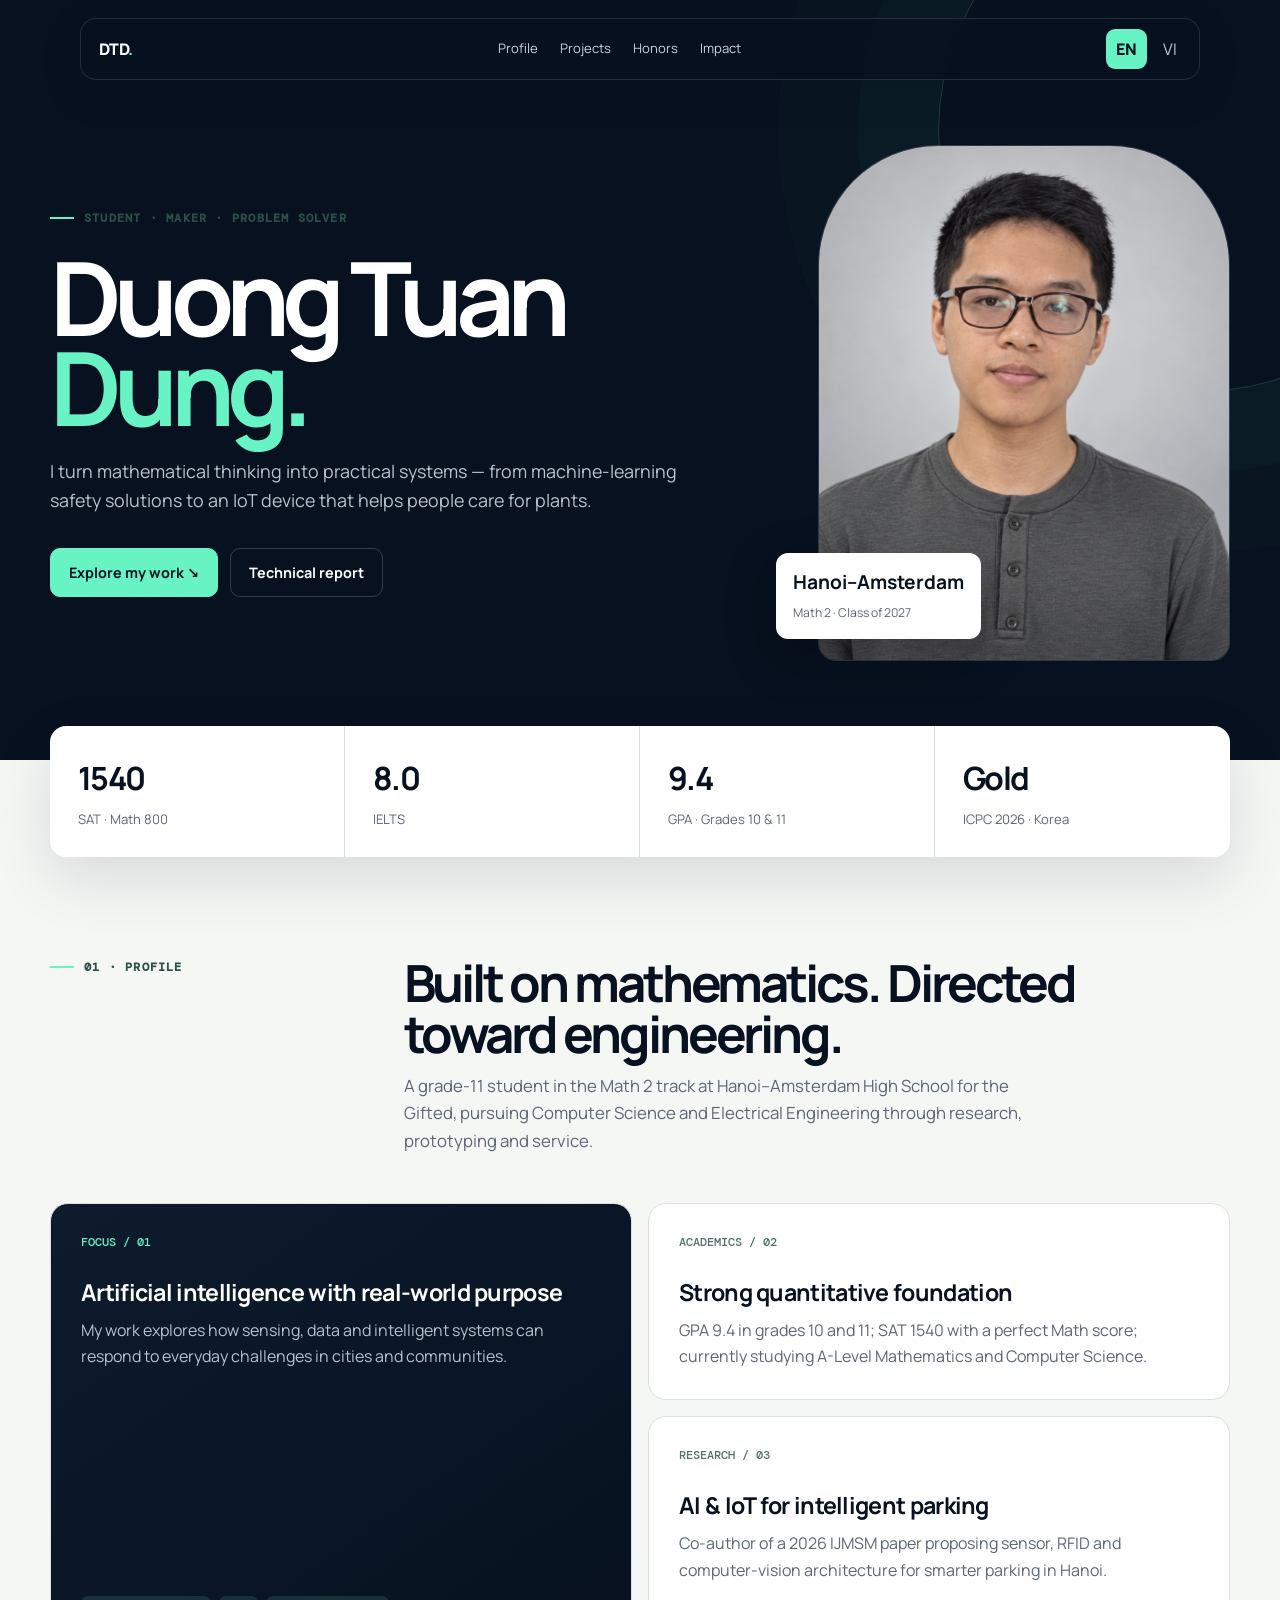
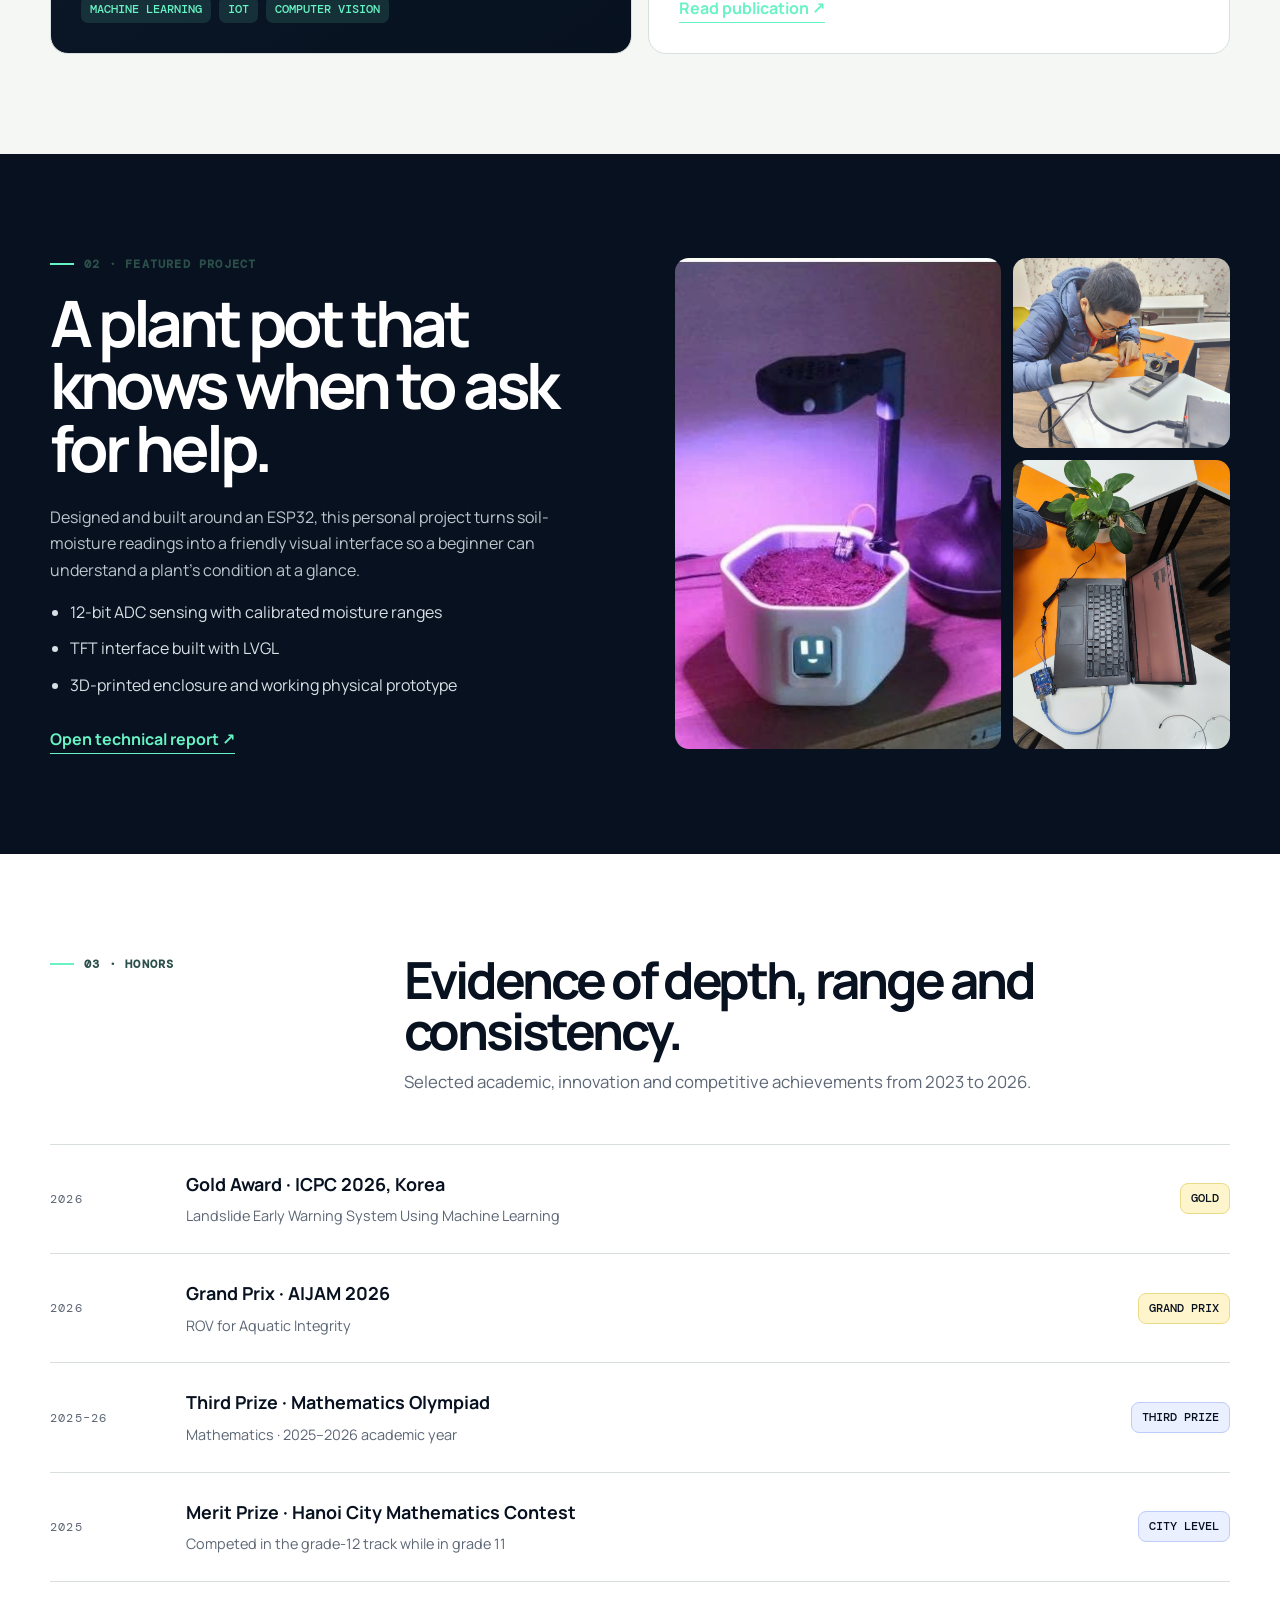
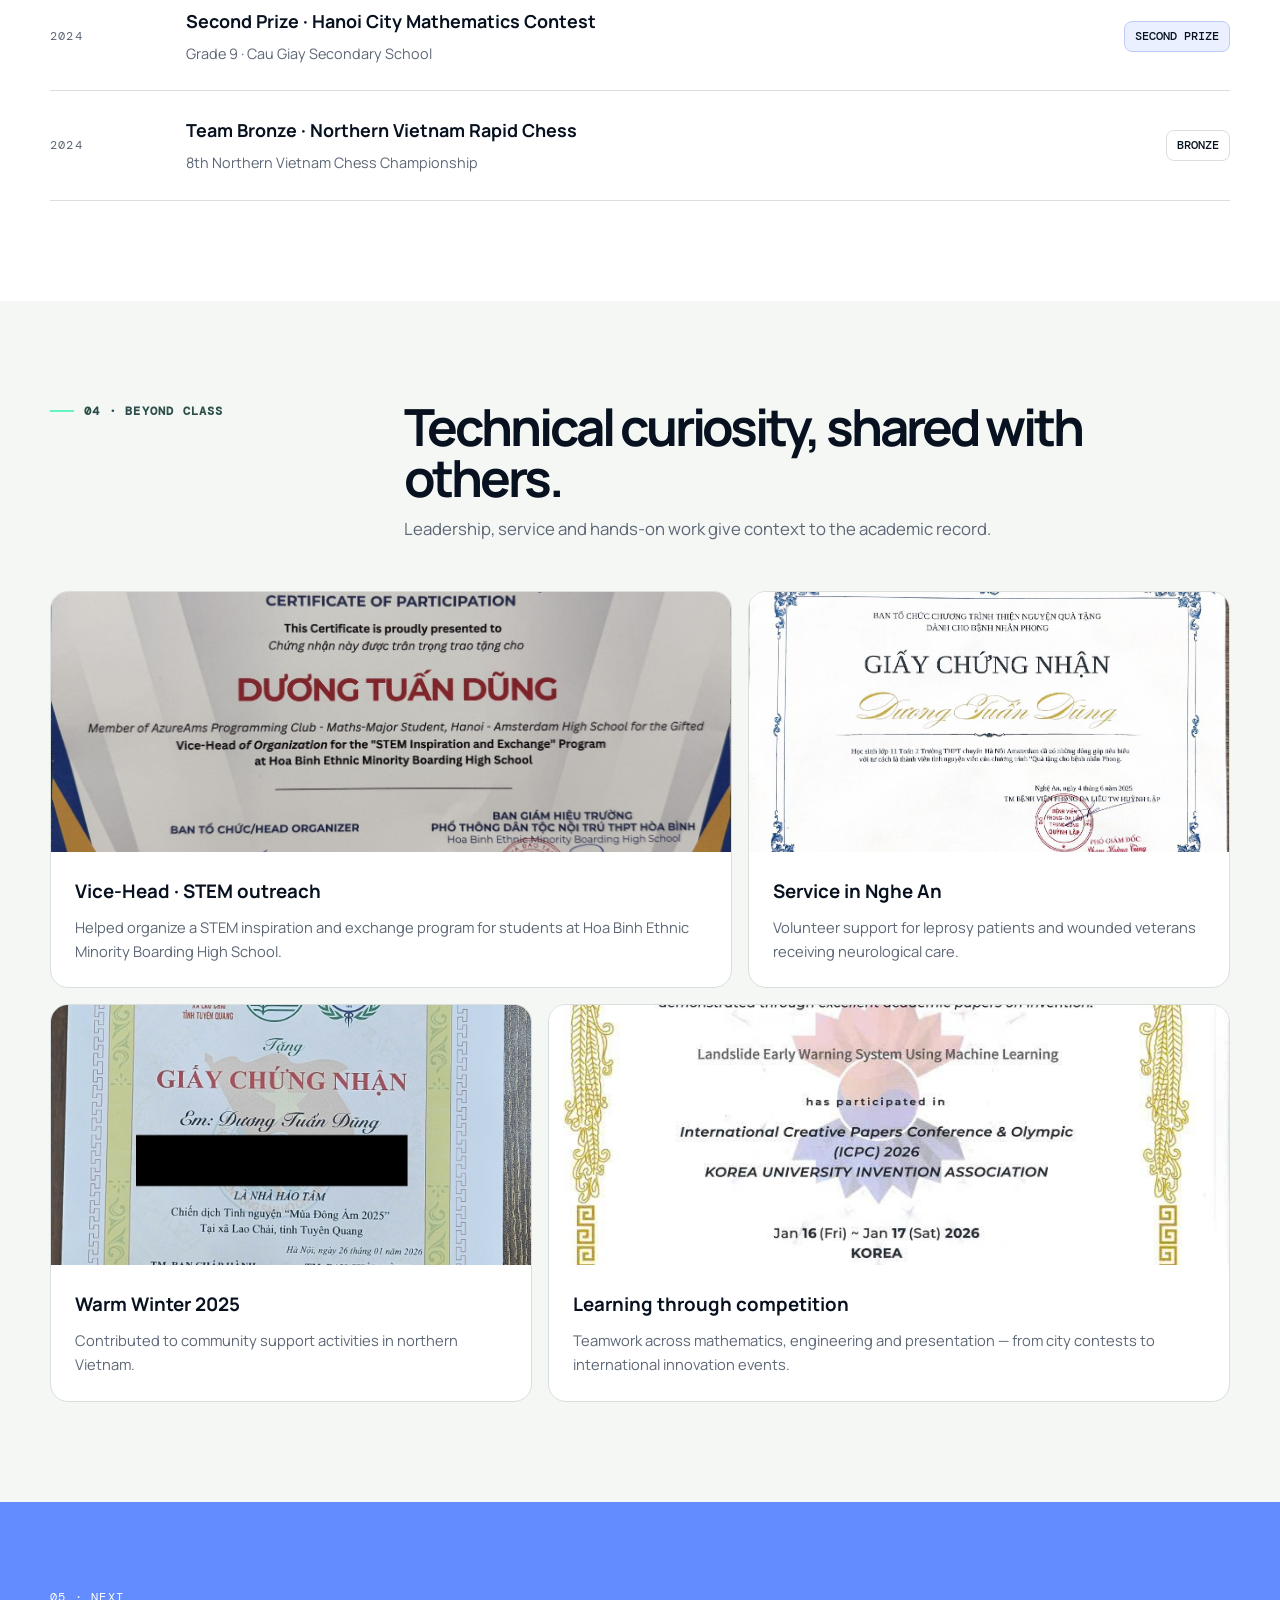
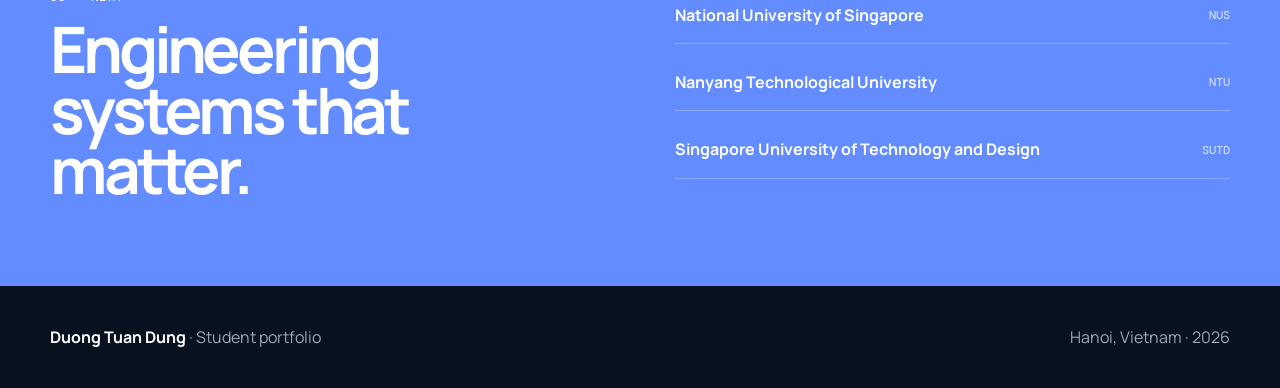
==== commit e2d3985e: "Redesign student portfolio and update portrait" ====
--- a/index.html
+++ b/index.html
@@ -1,111 +1,27 @@
-<!DOCTYPE html><html lang='en'><head><meta charset='utf-8'><meta name='viewport' content='width=device-width,initial-scale=1'><title>Dương Tuấn Dũng – Portfolio</title><link rel='preconnect' href='https://fonts.googleapis.com'><link rel='preconnect' href='https://fonts.gstatic.com' crossorigin><link href='https://fonts.googleapis.com/css2?family=Quicksand:wght@500;600;700&display=swap' rel='stylesheet'><style>:root{--acc:#65a30d}
-*{margin:0;padding:0;box-sizing:border-box}
-img{max-width:100%}
-.container{max-width:1180px;margin:0 auto;padding:0 28px}
-.skillgrid{display:grid;grid-template-columns:repeat(auto-fit,minmax(320px,1fr));gap:16px 40px}
-.skill span{font-size:.92rem;display:flex;justify-content:space-between}
-.skill em{font-style:normal;opacity:.65;font-size:.82rem}
-.bar{height:8px;border-radius:99px;background:rgba(128,128,128,.2);margin-top:7px;overflow:hidden}
-.bar i{display:block;height:100%;border-radius:99px;background:var(--acc);animation:grow 1.2s ease}
-@keyframes grow{from{width:0}}
-.chips{display:flex;flex-wrap:wrap;gap:10px}
-.chips span{padding:7px 18px;border-radius:999px;border:1px solid var(--acc);font-size:.88rem;opacity:.9}
-.tl{position:relative;margin-left:8px;padding-left:28px;border-left:2px solid var(--acc)}
-.tl-item{position:relative;margin-bottom:24px}
-.tl-item::before{content:"";position:absolute;left:-35px;top:7px;width:12px;height:12px;border-radius:50%;background:var(--acc);box-shadow:0 0 0 4px rgba(128,128,128,.12)}
-.tl-year{font-weight:700;color:var(--acc);font-size:1.02rem}
-.tl-item p{margin-top:4px;font-size:.95rem;opacity:.9}
-.quote{margin-top:16px;padding:14px 22px;border-left:4px solid var(--acc);font-style:italic;opacity:.92;font-size:1.02rem}
-.twocol{display:grid;grid-template-columns:1fr 1fr;gap:0 48px}
-@media(max-width:860px){.twocol{grid-template-columns:1fr}}
-.topnav{position:sticky;top:0;z-index:60;display:flex;gap:6px;justify-content:center;flex-wrap:wrap;
- padding:10px 60px 10px 16px;background:rgba(255,255,255,.78);backdrop-filter:blur(12px);border-bottom:1px solid rgba(0,0,0,.06)}
-.topnav a{padding:6px 15px;border-radius:999px;font-size:.86rem;font-weight:600;color:inherit;text-decoration:none;opacity:.8}
-.topnav a:hover{background:var(--acc);color:#fff;opacity:1}
-.awgrid{display:grid;grid-template-columns:repeat(auto-fit,minmax(430px,1fr));gap:16px}
-@media(max-width:520px){.awgrid{grid-template-columns:1fr}}
-.award{display:flex;gap:16px;align-items:flex-start;border-left:5px solid var(--acc) !important;margin-bottom:0 !important}
-.medal{font-size:1.9rem;width:56px;height:56px;flex:0 0 56px;display:flex;align-items:center;justify-content:center;border-radius:50%;background:rgba(128,128,128,.1)}
-.rk-gold{border-left-color:#f59e0b !important}.rk-gold .medal{background:linear-gradient(135deg,#fef3c7,#fcd34d)}
-.rk-silver{border-left-color:#94a3b8 !important}.rk-silver .medal{background:linear-gradient(135deg,#f1f5f9,#cbd5e1)}
-.rk-bronze{border-left-color:#c2703d !important}.rk-bronze .medal{background:linear-gradient(135deg,#fde8d7,#e8b48c)}
-.rk-merit{border-left-color:#818cf8 !important}.rk-merit .medal{background:linear-gradient(135deg,#e0e7ff,#c7d2fe)}
-.rklab{display:inline-block;font-size:.7rem;font-weight:800;letter-spacing:1.5px;text-transform:uppercase;opacity:.75;margin-bottom:4px}
-.rk-gold .rklab{color:#b45309}.rk-silver .rklab{color:#64748b}.rk-bronze .rklab{color:#9a5b2d}.rk-merit .rklab{color:#6366f1}
-.awbody{flex:1}
-.awthumb{flex:0 0 92px;width:92px;height:92px;border-radius:12px;overflow:hidden;box-shadow:0 4px 14px rgba(0,0,0,.15);display:block}
-.awthumb img{width:100%;height:100%;object-fit:cover;transition:transform .3s}
-.awthumb:hover img{transform:scale(1.12)}
-.reveal{opacity:0;transform:translateY(26px);transition:opacity .6s ease,transform .6s ease}
-.reveal.in{opacity:1;transform:none}
-.subtitle{opacity:.65;font-size:.95rem;margin:-14px 0 20px}
-.lb{position:fixed;inset:0;background:rgba(8,8,12,.88);display:none;align-items:center;justify-content:center;z-index:300;cursor:zoom-out}
-.lb.open{display:flex}
-.lb img{max-width:93vw;max-height:92vh;border-radius:8px;box-shadow:0 20px 80px rgba(0,0,0,.6)}
-.pts{margin:12px 0 2px 20px;font-size:.93rem}
-.pts li{margin-bottom:7px;opacity:.92}
-.pts li::marker{color:var(--acc)}
-body.lay-split header .container{display:grid;grid-template-columns:auto 1fr;column-gap:48px;row-gap:2px;text-align:left;align-items:center;justify-items:start}
-body.lay-split header .avatar,body.lay-split header .monogram{grid-row:1/5;margin-bottom:0}
-body.lay-split header .stats{justify-content:flex-start;margin-top:22px}
-@media(max-width:760px){body.lay-split header .container{display:block;text-align:center}}
-body.aw-list .awgrid{grid-template-columns:1fr}
-body.aw-list .awthumb{flex:0 0 128px;width:128px;height:128px}
-body.act-zig .actwrap .card{width:94%}
-body.act-zig .actwrap .card:nth-child(even){margin-left:6%;border-left-width:6px;border-left-style:solid;border-left-color:var(--acc)}
-body.act-zig .actwrap .card:nth-child(odd){border-right:6px solid var(--acc)}
-section{padding:44px 0 6px}
-.stats{display:flex;gap:16px;justify-content:center;flex-wrap:wrap;margin-top:30px}
-.doclinks{margin-top:12px;display:flex;flex-wrap:wrap;gap:8px}
-.gallery{display:grid;grid-template-columns:repeat(auto-fill,minmax(160px,1fr));gap:12px;margin-top:14px}
-.gallery a{display:block;aspect-ratio:4/3;overflow:hidden}
-.gallery img{width:100%;height:100%;object-fit:cover;transition:transform .3s}
-.gallery a:hover img{transform:scale(1.07)}
-.certgrid{display:grid;grid-template-columns:repeat(auto-fit,minmax(280px,1fr));gap:16px}
-.certimg{max-width:520px;width:100%;margin-top:14px}
-.avatar{width:132px;height:132px;border-radius:50%;object-fit:cover}
-.monogram{width:132px;height:132px;display:inline-flex;align-items:center;justify-content:center;font-size:44px;font-weight:700}
-.lang-switch{position:fixed;top:14px;right:14px;z-index:99;display:flex;gap:2px;border-radius:999px;padding:4px}
-.lbtn{border:0;background:transparent;padding:5px 14px;border-radius:999px;cursor:pointer;font-size:.85rem;font-weight:700}
-.pane-en{display:none}
-body.lang-en .pane-en{display:block}
-body.lang-en .pane-vi{display:none}
-footer{margin-top:56px;padding:28px 0;text-align:center;font-size:.85rem}
-
-body{font-family:'Quicksand',sans-serif;background:#f8faf3;color:#344e13;line-height:1.75;
- background-image:radial-gradient(circle at 8% 12%,rgba(13,148,136,.06),transparent 40%),
-   radial-gradient(circle at 92% 88%,rgba(16,185,129,.07),transparent 45%)}
-header{padding:88px 0 60px;text-align:center;position:relative;
- background:linear-gradient(165deg,#eaf2d7 0%,#f4f8e9 55%,#f8faf3 100%);border-bottom:2px solid #e0e9c9}
-.avatar{border:5px solid #fff;box-shadow:0 12px 34px rgba(13,148,136,.25);margin-bottom:20px}
-.monogram{border-radius:28px 28px 28px 6px;background:linear-gradient(135deg,#78b814,#4a760f);color:#fff;margin-bottom:20px;
- box-shadow:0 12px 34px rgba(13,148,136,.3)}
-h1{font-size:2.8rem;font-weight:700;color:#2b3d0f}
-.school{color:#647a3f;margin-top:8px;font-weight:600}
-.tagline{margin-top:16px;display:inline-block;background:#fff;border:1px solid #e0e9c9;color:#4a760f;
- padding:9px 24px;border-radius:999px;font-size:.93rem;font-weight:700;box-shadow:0 5px 18px rgba(13,148,136,.12)}
-.tagline::before{content:"🪴 "}
-.stat{background:#fff;border:1px solid #e6edd3;border-radius:24px 24px 24px 6px;padding:16px 26px;min-width:170px;box-shadow:0 6px 20px rgba(13,148,136,.08)}
-.stat b{display:block;font-size:1.6rem;color:#5c940d;font-weight:700}
-.stat span{color:#7a8957;font-size:.84rem}
-h2{font-size:1.5rem;margin-bottom:22px;color:#2b3d0f;font-weight:700;display:flex;align-items:center;gap:10px}
-h2::before{content:"";width:14px;height:26px;border-radius:10px 10px 10px 2px;background:linear-gradient(#95d42d,#4a760f);transform:rotate(18deg)}
-.card{background:#fff;border:1px solid #eaefd9;border-radius:22px 22px 22px 6px;padding:22px 26px;margin-bottom:16px;
- box-shadow:0 5px 18px rgba(13,148,136,.06);transition:transform .2s,box-shadow .2s}
-.card:hover{transform:translateY(-3px);box-shadow:0 12px 30px rgba(13,148,136,.15)}
-.card h3{font-size:1.1rem;color:#2b3d0f;font-weight:700}
-.card .org{color:#7a8957;font-size:.9rem}
-.card p{margin-top:10px;color:#4d5f2c;font-size:.95rem}
-.badge{display:inline-block;background:#edfbcc;color:#4a760f;padding:3px 14px;border-radius:999px;font-size:.78rem;font-weight:700;margin-bottom:8px}
-a{color:#5c940d;text-decoration:none}
-.doclinks a{background:#f7faef;border:1px solid #e0e9c9;padding:6px 15px;border-radius:999px;font-size:.85rem;font-weight:600}
-.doclinks a:hover{background:#4a760f;color:#fff;border-color:#4a760f}
-.gallery a{border-radius:18px 18px 18px 5px;border:3px solid #fff;box-shadow:0 5px 16px rgba(13,148,136,.12)}
-.research{border-left:5px solid #95d42d}
-.doi{font-family:Consolas,monospace;font-size:.85rem;color:#7a8957}
-.empty{color:#99a67b;font-style:italic;background:#fff;border:2px dashed #e0e9c9;border-radius:18px;padding:18px 22px}
-footer{border-top:2px solid #e0e9c9;color:#99a67b}
-.lang-switch{background:rgba(255,255,255,.92);border:1px solid #e0e9c9;box-shadow:0 4px 14px rgba(13,148,136,.12)}
-.lbtn{color:#7a8957}.lbtn.active{background:#5c940d;color:#fff}
-.certimg{border-radius:18px;border:3px solid #fff;box-shadow:0 5px 16px rgba(13,148,136,.12)}
-</style></head><body class='lay-split aw-grid act-zig'><div class='lang-switch'><button class='lbtn' data-l='en'>EN</button><button class='lbtn' data-l='vi'>VI</button></div><div class='pane-vi' lang='vi'><header><div class='container'><img class='avatar' src='assets/img/avatar.jpg' alt='Dương Tuấn Dũng'><h1>Dương Tuấn Dũng</h1><div class='school'>THPT chuyên Hà Nội – Amsterdam · Lớp 11</div><div class='tagline'>SAT 1540 (Math 800) · Gold Award ICPC 2026 · Smart Plant Pot maker</div><div class='stats'><div class='stat'><b>1540</b><span>SAT (Math 800)</span></div><div class='stat'><b>Gold</b><span>ICPC 2026 – Hàn Quốc</span></div><div class='stat'><b>Giải Nhì</b><span>HSG TP Hà Nội – Toán</span></div></div></div></header><nav class='topnav'><a href='#about-vi'>Giới thiệu</a><a href='#certs-vi'>Chứng chỉ</a><a href='#research-vi'>Nghiên cứu</a><a href='#awards-vi'>Thành tích</a><a href='#activities-vi'>Hoạt động</a><a href='#skills-vi'>Kỹ năng</a><a href='#journey-vi'>Hành trình</a></nav><main class='container'><section id='about-vi'><h2>Giới thiệu</h2><div class='card'><p style='margin-top:0'>Mình là Dương Tuấn Dũng, học sinh lớp 11 trường THPT chuyên Hà Nội – Amsterdam. Mình mạnh về Toán — giải Nhì Học sinh giỏi Thành phố Hà Nội môn Toán lớp 9 và SAT 1540/1600 với điểm Toán tuyệt đối 800. Năm 2026, đội của mình đạt Gold Award tại ICPC (Hàn Quốc) với hệ thống cảnh báo sớm sạt lở đất bằng Machine Learning. Mình cũng tự chế tạo “Chậu cây thông minh” trên ESP32 với màn hình TFT và giao diện LVGL, làm Phó ban CLB STEM, chơi cờ vua thi đấu và tham gia nhiều hoạt động thiện nguyện.</p><blockquote class='quote'>“Chăm một chậu cây cũng như giải một bài toán — cần quan sát, kiên nhẫn và đúng ngưỡng.”</blockquote></div></section><section id='certs-vi'><h2>Chứng chỉ chuẩn hóa</h2><div class='certgrid'><div class='card'><h3>SAT 1540/1600</h3><p>Reading &amp; Writing 740 · Math 800 (điểm tuyệt đối) · Kỳ thi 06/12/2025 (lớp 11)</p></div></div><img class='certimg' src='assets/img/sat-score.jpg' alt='SAT score'></section><section id='research-vi'><h2>Nghiên cứu khoa học</h2><div class='card research'><span class='badge'>Đồng tác giả (4/6)</span><h3 style='margin-top:6px'>Applications of AI and IoT to Develop Intelligent Car Parking Systems in Hanoi, Vietnam</h3><div class='org'>IJMSM &middot; Golden Sun-Rise International Journal of Multidisciplinary on Science and Management &middot; Vol. 3, Issue 2 (Apr&ndash;Jun 2026), tr. 163&ndash;168 &middot; công bố 26/05/2026 &middot; <span class='doi'>DOI 10.71141/30485037/V3I2P119</span></div><p>Bài báo đề xuất giải pháp IoT và AI cho bãi đỗ xe thông minh tại Hà Nội: cảm biến siêu âm và địa từ phát hiện chỗ trống, truyền dữ liệu thời gian thực về máy chủ trung tâm; thị giác máy tính (OpenCV) nhận diện biển số và giám sát; RFID tự động hóa việc ra/vào; ứng dụng di động cho phép tài xế đặt chỗ và dẫn đường.</p><p><b>6 đồng tác giả:</b> Lam An Bình, Lê Bá Đức, Nguyễn Đỗ Anh Dũng, <b>Dương Tuấn Dũng</b>, Nguyễn Anh Kiệt, Vũ Xuân Mạnh &mdash; mình là đồng tác giả thứ 4/6, bài viết dạng tổng quan giải pháp, không phải nghiên cứu thực nghiệm riêng.</p></div></section><section id='awards-vi'><h2>Thành tích & Giải thưởng</h2><div class='awgrid'><div class='card award reveal rk-gold'><div class='medal'>🥇</div><div class='awbody'><span class='rklab'>Vàng · Gold</span><h3>Gold Award – International Creative Papers Conference &amp; Olympic (ICPC 2026), Hàn Quốc</h3><div class='org'>Dự án nhóm “Landslide Early Warning System Using Machine Learning” · Korea University Invention Association · 16–17/01/2026</div></div><a class='awthumb' href='assets/img/award-gold-award-international-creative-papers-conferenc.jpg'><img src='assets/img/award-gold-award-international-creative-papers-conferenc.jpg' alt='Gold Award – International Creative Papers Conference &amp; Olympic (ICPC 2026), Hàn Quốc' loading='lazy'></a></div><div class='card award reveal rk-silver'><div class='medal'>🥈</div><div class='awbody'><span class='rklab'>Bạc · Silver</span><h3>Giải Nhì kỳ thi chọn HSG Thành phố các môn văn hóa lớp 9 – môn Toán (2023–2024)</h3><div class='org'>Sở GD&amp;ĐT Hà Nội – THCS Cầu Giấy · 12/03/2024</div></div><a class='awthumb' href='assets/img/award-giai-nhi-ky-thi-chon-hsg-thanh-pho-cac-mon-van-hoa.jpg'><img src='assets/img/award-giai-nhi-ky-thi-chon-hsg-thanh-pho-cac-mon-van-hoa.jpg' alt='Giải Nhì kỳ thi chọn HSG Thành phố các môn văn hóa lớp 9 – môn Toán (2023–2024)' loading='lazy'></a></div><div class='card award reveal rk-silver'><div class='medal'>🥈</div><div class='awbody'><span class='rklab'>Bạc · Silver</span><h3>Giải Nhì kỳ thi HSG cấp Quận môn Toán</h3><div class='org'>Phòng GD&amp;ĐT Quận Cầu Giấy · 13/11/2023</div></div><a class='awthumb' href='assets/img/award-giai-nhi-ky-thi-hsg-cap-quan-mon-toan.jpg'><img src='assets/img/award-giai-nhi-ky-thi-hsg-cap-quan-mon-toan.jpg' alt='Giải Nhì kỳ thi HSG cấp Quận môn Toán' loading='lazy'></a></div><div class='card award reveal rk-part'><div class='medal'>🏆</div><div class='awbody'><span class='rklab'>Thành tích</span><h3>Danh hiệu Học sinh Xuất sắc – năm học 2024–2025 (lớp 10 Toán 2)</h3><div class='org'>Trường THPT chuyên Hà Nội – Amsterdam · 19/05/2025</div></div><a class='awthumb' href='assets/img/award-danh-hieu-hoc-sinh-xuat-sac.jpg'><img src='assets/img/award-danh-hieu-hoc-sinh-xuat-sac.jpg' alt='Danh hiệu Học sinh Xuất sắc 2024–2025' loading='lazy'></a></div><div class='card award reveal rk-bronze'><div class='medal'>🥉</div><div class='awbody'><span class='rklab'>Đồng · Bronze</span><h3>Huy chương Đồng đồng đội – Cờ nhanh mở rộng, Giải Vô địch Cờ vua miền Bắc lần VIII 2024</h3><div class='org'>Liên đoàn Cờ Việt Nam · 22–25/11/2024 · Bắc Giang</div></div><a class='awthumb' href='assets/img/act2-0.jpg'><img src='assets/img/act2-0.jpg' alt='Huy chương Đồng đồng đội – Cờ nhanh mở rộng, Giải Vô địch Cờ vua miền Bắc lần VIII 2024' loading='lazy'></a></div><div class='card award reveal rk-merit'><div class='medal'>🎖️</div><div class='awbody'><span class='rklab'>Khuyến khích · Merit</span><h3>Giải Khuyến khích – Kỳ thi chọn HSG Thành phố &amp; đội tuyển HSG Quốc gia các môn văn hóa lớp 12, môn Toán (dự thi từ lớp 11)</h3><div class='org'>Sở GD&amp;ĐT Hà Nội · năm học 2025–2026 · 10/10/2025</div></div><a class='awthumb' href='assets/img/award-khuyen-khich-hsg-tp-lop11-toan.jpg'><img src='assets/img/award-khuyen-khich-hsg-tp-lop11-toan.jpg' alt='Giải Khuyến khích – Kỳ thi chọn HSG Thành phố môn Toán, năm học 2025–2026' loading='lazy'></a></div></div></section><section id='activities-vi'><h2>Hoạt động ngoại khóa & Dự án</h2><div class='actwrap'><div class='card reveal'><h3>Sản phẩm cá nhân: Chậu cây thông minh (ESP32 + TFT/LVGL)</h3><p>Thiết kế và chế tạo chậu cây thông minh theo dõi độ ẩm đất liên tục, hiển thị giao diện đồ họa trên màn TFT và cảnh báo khi đất quá khô hoặc quá ướt — giúp người mới chăm cây không cần kinh nghiệm nông nghiệp.</p><ul class='pts'><li>Vi điều khiển ESP32 đọc cảm biến độ ẩm đất điện dung qua ADC 12-bit, hiệu chuẩn ra phần trăm độ ẩm.</li><li>Màn hình TFT 2.4 inch với giao diện đồ họa xây dựng bằng thư viện LVGL: giá trị số, đơn vị %, trạng thái cây.</li><li>Ngưỡng an toàn cấu hình được theo loại cây: quá khô &lt; 20–30% (cần tưới), ổn định 40–70%, quá ướt &gt; 80–90% (nguy cơ úng rễ).</li><li>Hướng mở rộng: tưới tự động, kết nối WiFi/ứng dụng di động và lưu lịch sử dữ liệu.</li></ul><div class='doclinks'><a href='assets/docs/bao-cao-ky-thuat-pdf.pdf'>📜 Báo cáo kỹ thuật (PDF)</a></div><div class='gallery'><a href='assets/img/act0-1.jpg'><img src='assets/img/act0-1.jpg' alt='Chậu cây thông minh thực tế, đèn LED trồng cây' loading='lazy'></a><a href='assets/img/act0-3.jpg'><img src='assets/img/act0-3.jpg' alt='Cận cảnh cây con trong chậu và cảm biến độ ẩm' loading='lazy'></a><a href='assets/img/act0-2.jpg'><img src='assets/img/act0-2.jpg' alt='Chậu cây thông minh với màn hình hiển thị mặt cười' loading='lazy'></a><a href='assets/img/act0-0.jpg'><img src='assets/img/act0-0.jpg' alt='Sơ đồ kiến trúc hệ thống chậu cây thông minh' loading='lazy'></a></div><h4 style='margin-top:18px;font-size:.95rem;color:#5c940d'>Quá trình thực hiện</h4><div class='gallery'><a href='assets/img/proc-research.jpg'><img src='assets/img/proc-research.jpg' alt='Tìm hiểu tài liệu, lên ý tưởng dự án (11/2025)' loading='lazy'></a><a href='assets/img/proc-lcd-prototype.jpg'><img src='assets/img/proc-lcd-prototype.jpg' alt='Bản thử nghiệm đầu tiên: đọc cảm biến độ ẩm, hiện lên màn LCD 16x2' loading='lazy'></a><a href='assets/img/proc-coding-setup.jpg'><img src='assets/img/proc-coding-setup.jpg' alt='Lắp mạch và lập trình với Arduino IDE' loading='lazy'></a><a href='assets/img/proc-soldering.jpg'><img src='assets/img/proc-soldering.jpg' alt='Hàn mạch tại trung tâm' loading='lazy'></a><a href='assets/img/proc-3dprint.jpg'><img src='assets/img/proc-3dprint.jpg' alt='In 3D vỏ chậu bằng máy Ender' loading='lazy'></a><a href='assets/img/proc-coding-center.jpg'><img src='assets/img/proc-coding-center.jpg' alt='Hoàn thiện code tại Trung tâm đào tạo' loading='lazy'></a></div></div><div class='card reveal'><h3>Phó Trưởng ban Tổ chức chương trình “STEM Inspiration and Exchange”</h3><p>Thành viên CLB AzureAms Programming (khối chuyên Toán, THPT chuyên Hà Nội – Amsterdam). Giữ vai trò Phó Trưởng ban tổ chức chương trình giao lưu, truyền cảm hứng STEM tại Trường PT Dân tộc Nội trú THPT Hòa Bình, do CLB AzureAms Programming phối hợp CLB Hanoi Ams Mathematics Lovers thực hiện.</p><div class='gallery'><a href='assets/img/act1-0.jpg'><img src='assets/img/act1-0.jpg' alt='Chứng nhận Phó Trưởng ban tổ chức STEM Inspiration and Exchange' loading='lazy'></a></div></div><div class='card reveal'><h3>Chuỗi hoạt động thiện nguyện</h3><p>Quà tặng bệnh nhân phong – Bệnh viện Phong–Da liễu Trung ương Quỳnh Lập, Nghệ An (04/06/2025) &middot; Thắp nến tri ân tại khu điều dưỡng thương binh TTK Nghệ An (27/07/2025) &middot; Nhà hảo tâm chiến dịch “Mùa Đông Ấm 2025” tại xã Lao Chải, Tuyên Quang, phối hợp Đoàn Trường ĐH Y Dược – ĐHQGHN (26/01/2026) &middot; Trung thu “Yêu thương kết nối trái tim” (2023–24).</p><div class='gallery'><a href='assets/img/act3-0.jpg'><img src='assets/img/act3-0.jpg' alt='Chứng nhận thiện nguyện: quà tặng bệnh nhân phong' loading='lazy'></a><a href='assets/img/act3-1.jpg'><img src='assets/img/act3-1.jpg' alt='Chứng nhận thiện nguyện: thắp nến tri ân' loading='lazy'></a><a href='assets/img/act3-3.jpg'><img src='assets/img/act3-3.jpg' alt='Chứng nhận Trung thu Yêu thương kết nối trái tim' loading='lazy'></a><a href='assets/img/act3-2.jpg'><img src='assets/img/act3-2.jpg' alt='Chứng nhận Nhà hảo tâm chiến dịch Mùa Đông Ấm 2025 (thông tin địa chỉ đã được che)' loading='lazy'></a></div></div></div></section><div class='twocol'><section id='skills-vi'><h2>Kỹ năng</h2><div class='card reveal'><div class='skillgrid' style='grid-template-columns:1fr'><div class='skill'><span>Toán học<em>92%</em></span><div class='bar'><i style='width:92%'></i></div></div><div class='skill'><span>Lập trình nhúng (ESP32/C)<em>85%</em></span><div class='bar'><i style='width:85%'></i></div></div><div class='skill'><span>Thiết kế giao diện (LVGL)<em>80%</em></span><div class='bar'><i style='width:80%'></i></div></div><div class='skill'><span>Cờ vua<em>85%</em></span><div class='bar'><i style='width:85%'></i></div></div><div class='skill'><span>Tiếng Anh (SAT 1540)<em>90%</em></span><div class='bar'><i style='width:90%'></i></div></div></div><a href='assets/img/skill-radar.jpg'><img class='certimg' style='max-width:100%;margin-top:20px' src='assets/img/skill-radar.jpg' alt='skill radar' loading='lazy'></a></div></section><section><h2>Sở thích & Quan tâm</h2><div class='card'><div class='chips'><span>Toán học</span><span>IoT &amp; cây trồng</span><span>Machine Learning</span><span>Cờ vua</span><span>Thiện nguyện</span></div></div><h2 style='margin-top:26px'>Định hướng tương lai</h2><div class='card'><p style='margin-top:0'>Mình hướng tới ngành Khoa học Máy tính / Toán ứng dụng. Mục tiêu gần là mở rộng chậu cây thông minh với tính năng tưới tự động và kết nối WiFi, đồng thời phát triển tiếp hệ thống cảnh báo sạt lở bằng Machine Learning đã đạt giải tại ICPC 2026.</p></div></section></div><section id='journey-vi'><h2>Hành trình</h2><div class='card reveal'><div class='tl'><div class='tl-item'><span class='tl-year'>2023–2024</span><p>Giải Nhì kỳ thi HSG cấp Quận (11/2023) và HSG Thành phố Hà Nội (03/2024) môn Toán lớp 9, THCS Cầu Giấy; Huy chương Đồng đồng đội – Cờ nhanh mở rộng, Giải Vô địch Cờ vua miền Bắc lần VIII (11/2024, Bắc Giang).</p></div><div class='tl-item'><span class='tl-year'>2025</span><p>Danh hiệu Học sinh Xuất sắc (05/2025); là Phó Trưởng ban tổ chức chương trình “STEM Inspiration and Exchange” tại Trường PT Dân tộc Nội trú THPT Hòa Bình; hoàn thành sản phẩm cá nhân “Chậu cây thông minh” trên ESP32; công bố bài báo đồng tác giả trên IJMSM (05/2026, đồng tác giả thứ 4/6); Giải Khuyến khích HSG Thành phố môn Toán lớp 11 (10/2025); SAT 1540/1600 với điểm Toán tuyệt đối 800 (12/2025); chuỗi thiện nguyện: quà tặng bệnh nhân phong, thắp nến tri ân, Mùa Đông Ấm 2025.</p></div><div class='tl-item'><span class='tl-year'>2026</span><p>Gold Award tại ICPC 2026 (Hàn Quốc) với dự án nhóm “Landslide Early Warning System Using Machine Learning”.</p></div></div><a href='assets/img/journey-roadmap.jpg'><img class='certimg' style='max-width:100%;margin-top:14px' src='assets/img/journey-roadmap.jpg' alt='journey roadmap' loading='lazy'></a></div></section></main><footer>© 2026 Dương Tuấn Dũng · Portfolio học sinh</footer></div><div class='pane-en' lang='en'><header><div class='container'><img class='avatar' src='assets/img/avatar.jpg' alt='Dương Tuấn Dũng'><h1>Dương Tuấn Dũng</h1><div class='school'>Hanoi – Amsterdam High School for the Gifted · Grade 11</div><div class='tagline'>SAT 1540 (Math 800) · ICPC 2026 Gold Award · Smart Plant Pot maker</div><div class='stats'><div class='stat'><b>1540</b><span>SAT (Math 800)</span></div><div class='stat'><b>Gold</b><span>ICPC 2026 – Korea</span></div><div class='stat'><b>2nd Prize</b><span>Hanoi City Contest – Math</span></div></div></div></header><nav class='topnav'><a href='#about-en'>About</a><a href='#certs-en'>Tests</a><a href='#research-en'>Research</a><a href='#awards-en'>Awards</a><a href='#activities-en'>Activities</a><a href='#skills-en'>Skills</a><a href='#journey-en'>Journey</a></nav><main class='container'><section id='about-en'><h2>About Me</h2><div class='card'><p style='margin-top:0'>I am Duong Tuan Dung, a grade-11 student at Hanoi – Amsterdam High School for the Gifted. Mathematics is my strength — Second Prize at the Hanoi City contest in grade 9 and a 1540/1600 SAT with a perfect 800 in Math. In 2026 my team won the Gold Award at ICPC in Korea with a machine-learning landslide early-warning system. I also built a “Smart Plant Pot” on the ESP32 with a TFT display and LVGL interface, serve as Vice-head of the STEM club, play competitive chess and volunteer regularly.</p><blockquote class='quote'>“Caring for a plant is like solving a math problem — observation, patience and the right thresholds.”</blockquote></div></section><section id='certs-en'><h2>Standardized Tests</h2><div class='certgrid'><div class='card'><h3>SAT 1540/1600</h3><p>Reading &amp; Writing 740 · Math 800 (perfect score) · Taken Dec 6, 2025 (grade 11)</p></div></div><img class='certimg' src='assets/img/sat-score.jpg' alt='SAT score'></section><section id='research-en'><h2>Research</h2><div class='card research'><span class='badge'>Co-author (4/6)</span><h3 style='margin-top:6px'>Applications of AI and IoT to Develop Intelligent Car Parking Systems in Hanoi, Vietnam</h3><div class='org'>IJMSM &middot; Golden Sun-Rise International Journal of Multidisciplinary on Science and Management &middot; Vol. 3, Issue 2 (Apr&ndash;Jun 2026), pp. 163&ndash;168 &middot; published 26 May 2026 &middot; <span class='doi'>DOI 10.71141/30485037/V3I2P119</span></div><p>The paper proposes IoT and AI solutions for intelligent parking in Hanoi: ultrasonic and geomagnetic sensors detect free bays and stream real-time data to a central server; OpenCV-based computer vision handles plate recognition and surveillance; RFID automates entry/exit; and a mobile app lets drivers reserve a bay and navigate to it.</p><p><b>Six co-authors:</b> Lam An Binh, Le Ba Duc, Nguyen Do Anh Dung, <b>Duong Tuan Dung</b>, Nguyen Anh Kiet, Vu Xuan Manh &mdash; I am a co-author (4th of 6); this is a solution-overview paper, not original experimental research.</p></div></section><section id='awards-en'><h2>Honors & Awards</h2><div class='awgrid'><div class='card award reveal rk-gold'><div class='medal'>🥇</div><div class='awbody'><span class='rklab'>Gold</span><h3>Gold Award – International Creative Papers Conference &amp; Olympic (ICPC 2026), Korea</h3><div class='org'>Team project “Landslide Early Warning System Using Machine Learning” · Korea University Invention Association · Jan 16–17, 2026</div></div><a class='awthumb' href='assets/img/award-gold-award-international-creative-papers-conferenc.jpg'><img src='assets/img/award-gold-award-international-creative-papers-conferenc.jpg' alt='Gold Award – International Creative Papers Conference &amp; Olympic (ICPC 2026), Korea' loading='lazy'></a></div><div class='card award reveal rk-silver'><div class='medal'>🥈</div><div class='awbody'><span class='rklab'>Silver</span><h3>Second Prize – Hanoi City Excellent Student Contest in Mathematics, grade 9 (2023–2024)</h3><div class='org'>Hanoi DOET – Cau Giay Secondary School · Mar 12, 2024</div></div><a class='awthumb' href='assets/img/award-giai-nhi-ky-thi-chon-hsg-thanh-pho-cac-mon-van-hoa.jpg'><img src='assets/img/award-giai-nhi-ky-thi-chon-hsg-thanh-pho-cac-mon-van-hoa.jpg' alt='Second Prize – Hanoi City Excellent Student Contest in Mathematics, grade 9 (2023–2024)' loading='lazy'></a></div><div class='card award reveal rk-silver'><div class='medal'>🥈</div><div class='awbody'><span class='rklab'>Silver</span><h3>Second Prize – District Excellent Student Contest in Mathematics</h3><div class='org'>Cau Giay District Education Office · Nov 13, 2023</div></div><a class='awthumb' href='assets/img/award-giai-nhi-ky-thi-hsg-cap-quan-mon-toan.jpg'><img src='assets/img/award-giai-nhi-ky-thi-hsg-cap-quan-mon-toan.jpg' alt='Second Prize – District Excellent Student Contest in Mathematics' loading='lazy'></a></div><div class='card award reveal rk-part'><div class='medal'>🏆</div><div class='awbody'><span class='rklab'>Achievement</span><h3>Outstanding Student title – 2024–2025 school year (grade 10, Math 2)</h3><div class='org'>Hanoi – Amsterdam High School for the Gifted · May 19, 2025</div></div><a class='awthumb' href='assets/img/award-danh-hieu-hoc-sinh-xuat-sac.jpg'><img src='assets/img/award-danh-hieu-hoc-sinh-xuat-sac.jpg' alt='Outstanding Student title 2024-2025' loading='lazy'></a></div><div class='card award reveal rk-bronze'><div class='medal'>🥉</div><div class='awbody'><span class='rklab'>Bronze</span><h3>Team Bronze Medal – Rapid Chess Open, 8th Northern Vietnam Chess Championship 2024</h3><div class='org'>Vietnam Chess Federation · Nov 22–25, 2024 · Bac Giang</div></div><a class='awthumb' href='assets/img/act2-0.jpg'><img src='assets/img/act2-0.jpg' alt='Team Bronze Medal – Rapid Chess Open, 8th Northern Vietnam Chess Championship 2024' loading='lazy'></a></div><div class='card award reveal rk-merit'><div class='medal'>🎖️</div><div class='awbody'><span class='rklab'>Merit</span><h3>Merit Prize – Hanoi City Excellent Student &amp; National Team Selection Contest, grade-12 subjects, Mathematics (entered while in grade 11)</h3><div class='org'>Hanoi Department of Education &amp; Training · 2025–2026 school year · Oct 10, 2025</div></div><a class='awthumb' href='assets/img/award-khuyen-khich-hsg-tp-lop11-toan.jpg'><img src='assets/img/award-khuyen-khich-hsg-tp-lop11-toan.jpg' alt='Merit Prize – Hanoi City Excellent Student Contest in Mathematics, 2025-2026' loading='lazy'></a></div></div></section><section id='activities-en'><h2>Extracurriculars & Projects</h2><div class='actwrap'><div class='card reveal'><h3>Personal project: Smart Plant Pot (ESP32 + TFT/LVGL)</h3><p>Designed and built a smart plant pot that continuously monitors soil moisture, shows a graphical UI on a TFT display and alerts when soil is too dry or too wet — letting beginners care for plants without gardening expertise.</p><ul class='pts'><li>An ESP32 reads a capacitive soil-moisture sensor via 12-bit ADC, calibrated to a moisture percentage.</li><li>A 2.4-inch TFT display with an LVGL-built graphical interface: numeric value, % unit and plant status.</li><li>Configurable per-plant safe thresholds: too dry below 20–30% (water needed), stable 40–70%, too wet above 80–90% (root-rot risk).</li><li>Planned extensions: automatic watering, WiFi/mobile-app connectivity and data history.</li></ul><div class='doclinks'><a href='assets/docs/bao-cao-ky-thuat-pdf.pdf'>📜 Technical report (PDF)</a></div><div class='gallery'><a href='assets/img/act0-1.jpg'><img src='assets/img/act0-1.jpg' alt='The real smart plant pot with grow light' loading='lazy'></a><a href='assets/img/act0-3.jpg'><img src='assets/img/act0-3.jpg' alt='Close-up of seedlings and the moisture sensor' loading='lazy'></a><a href='assets/img/act0-2.jpg'><img src='assets/img/act0-2.jpg' alt='Smart plant pot with its smiley-face display' loading='lazy'></a><a href='assets/img/act0-0.jpg'><img src='assets/img/act0-0.jpg' alt='Smart plant pot system architecture diagram' loading='lazy'></a></div><h4 style='margin-top:18px;font-size:.95rem;color:#5c940d'>Build process</h4><div class='gallery'><a href='assets/img/proc-research.jpg'><img src='assets/img/proc-research.jpg' alt='Researching and planning the project (Nov 2025)' loading='lazy'></a><a href='assets/img/proc-lcd-prototype.jpg'><img src='assets/img/proc-lcd-prototype.jpg' alt='First prototype: reading the moisture sensor onto a 16x2 LCD' loading='lazy'></a><a href='assets/img/proc-coding-setup.jpg'><img src='assets/img/proc-coding-setup.jpg' alt='Wiring the circuit and coding in the Arduino IDE' loading='lazy'></a><a href='assets/img/proc-soldering.jpg'><img src='assets/img/proc-soldering.jpg' alt='Soldering the circuit at the training center' loading='lazy'></a><a href='assets/img/proc-3dprint.jpg'><img src='assets/img/proc-3dprint.jpg' alt='3D-printing the pot enclosure on an Ender printer' loading='lazy'></a><a href='assets/img/proc-coding-center.jpg'><img src='assets/img/proc-coding-center.jpg' alt='Finishing the code at the training center' loading='lazy'></a></div></div><div class='card reveal'><h3>Vice-Head of Organization, “STEM Inspiration and Exchange” program</h3><p>Member of the AzureAms Programming Club (Math-major track, Hanoi – Amsterdam High School for the Gifted). Served as Vice-Head of Organization for a STEM outreach and exchange program at Hoa Binh Ethnic Minority Boarding High School, run jointly by the AzureAms Programming Club and the Hanoi Ams Mathematics Lovers club.</p><div class='gallery'><a href='assets/img/act1-0.jpg'><img src='assets/img/act1-0.jpg' alt='Certificate: Vice-Head of Organization, STEM Inspiration and Exchange' loading='lazy'></a></div></div><div class='card reveal'><h3>Charity activity series</h3><p>Gifts for leprosy patients – Quynh Lap National Leprosy &amp; Dermatology Hospital, Nghe An (June 4, 2025) &middot; Gratitude candle-lighting at the TTK Nghe An war-invalids nursing center (July 27, 2025) &middot; Benefactor for the “Warm Winter 2025” campaign in Lao Chai commune, Tuyen Quang, with Hanoi Medical University Youth Union (Jan 26, 2026) &middot; “Hearts Connected” Mid-Autumn program (2023–24).</p><div class='gallery'><a href='assets/img/act3-0.jpg'><img src='assets/img/act3-0.jpg' alt='Certificate: gifts for leprosy patients' loading='lazy'></a><a href='assets/img/act3-1.jpg'><img src='assets/img/act3-1.jpg' alt='Certificate: gratitude candle-lighting' loading='lazy'></a><a href='assets/img/act3-3.jpg'><img src='assets/img/act3-3.jpg' alt='Certificate: Hearts Connected Mid-Autumn program' loading='lazy'></a><a href='assets/img/act3-2.jpg'><img src='assets/img/act3-2.jpg' alt='Certificate: Warm Winter 2025 benefactor (address redacted)' loading='lazy'></a></div></div></div></section><div class='twocol'><section id='skills-en'><h2>Skills</h2><div class='card reveal'><div class='skillgrid' style='grid-template-columns:1fr'><div class='skill'><span>Mathematics<em>92%</em></span><div class='bar'><i style='width:92%'></i></div></div><div class='skill'><span>Embedded programming (ESP32/C)<em>85%</em></span><div class='bar'><i style='width:85%'></i></div></div><div class='skill'><span>UI design (LVGL)<em>80%</em></span><div class='bar'><i style='width:80%'></i></div></div><div class='skill'><span>Chess<em>85%</em></span><div class='bar'><i style='width:85%'></i></div></div><div class='skill'><span>English (SAT 1540)<em>90%</em></span><div class='bar'><i style='width:90%'></i></div></div></div><a href='assets/img/skill-radar.jpg'><img class='certimg' style='max-width:100%;margin-top:20px' src='assets/img/skill-radar.jpg' alt='skill radar' loading='lazy'></a></div></section><section><h2>Interests</h2><div class='card'><div class='chips'><span>Mathematics</span><span>IoT &amp; plants</span><span>Machine Learning</span><span>Chess</span><span>Volunteering</span></div></div><h2 style='margin-top:26px'>Future Goals</h2><div class='card'><p style='margin-top:0'>I am aiming for Computer Science / Applied Mathematics. Near-term goals: extending my smart plant pot with automatic watering and WiFi, and further developing the ML landslide early-warning system that won at ICPC 2026.</p></div></section></div><section id='journey-en'><h2>Journey</h2><div class='card reveal'><div class='tl'><div class='tl-item'><span class='tl-year'>2023–2024</span><p>District (Nov 2023) and Hanoi City (Mar 2024) Second Prizes in grade-9 Mathematics, Cau Giay Secondary School; Team Bronze Medal, Rapid Chess Open at the 8th Northern Vietnam Chess Championship (Nov 2024, Bac Giang).</p></div><div class='tl-item'><span class='tl-year'>2025</span><p>Outstanding Student title (May 2025); Vice-Head of Organization for the “STEM Inspiration and Exchange” program at Hoa Binh Ethnic Minority Boarding High School; completed the “Smart Plant Pot” ESP32 project; co-authored a paper published in IJMSM (May 2026, 4th of 6 co-authors); Merit Prize in the Hanoi City grade-11 Mathematics contest (Oct 2025); scored 1540/1600 on the SAT with a perfect 800 in Math (Dec 2025); charity series: gifts for leprosy patients, gratitude candle-lighting, Warm Winter 2025.</p></div><div class='tl-item'><span class='tl-year'>2026</span><p>Gold Award at ICPC 2026 in Korea with the team project “Landslide Early Warning System Using Machine Learning”.</p></div></div><a href='assets/img/journey-roadmap.jpg'><img class='certimg' style='max-width:100%;margin-top:14px' src='assets/img/journey-roadmap.jpg' alt='journey roadmap' loading='lazy'></a></div></section></main><footer>© 2026 Dương Tuấn Dũng · Student Portfolio</footer></div><script>function setLang(l,save){document.body.classList.toggle('lang-en',l==='en');document.documentElement.lang=l;if(save){try{localStorage.setItem('plang',l)}catch(e){}}document.querySelectorAll('.lbtn').forEach(function(b){b.classList.toggle('active',b.dataset.l===l)});}document.querySelectorAll('.lbtn').forEach(function(b){b.addEventListener('click',function(){setLang(b.dataset.l,true)})});var saved='en';try{saved=localStorage.getItem('plang')||'en'}catch(e){}setLang(saved,false);var io=new IntersectionObserver(function(es){es.forEach(function(x){if(x.isIntersecting){x.target.classList.add('in');io.unobserve(x.target)}})},{threshold:.08});document.querySelectorAll('.reveal').forEach(function(el){io.observe(el)});var lb=document.createElement('div');lb.className='lb';lb.innerHTML='<img>';document.body.appendChild(lb);lb.addEventListener('click',function(){lb.classList.remove('open')});document.querySelectorAll('.gallery a,.awthumb').forEach(function(a){a.addEventListener('click',function(ev){ev.preventDefault();lb.querySelector('img').src=a.getAttribute('href');lb.classList.add('open')})});</script></body></html>+<!doctype html>
+<html lang="en"><head><meta charset="utf-8"><meta name="viewport" content="width=device-width,initial-scale=1">
+<meta name="description" content="Duong Tuan Dung — mathematics, AI, IoT and engineering portfolio."><title>Duong Tuan Dung — Engineering Portfolio</title>
+<link rel="preconnect" href="https://fonts.googleapis.com"><link rel="preconnect" href="https://fonts.gstatic.com" crossorigin><link href="https://fonts.googleapis.com/css2?family=DM+Mono:wght@400;500&family=Manrope:wght@400;500;600;700;800&display=swap" rel="stylesheet">
+<link rel="icon" type="image/svg+xml" href="data:image/svg+xml,%3Csvg xmlns='http://www.w3.org/2000/svg' viewBox='0 0 64 64'%3E%3Crect width='64' height='64' rx='14' fill='%2307111f'/%3E%3Cpath d='M17 19h13c12 0 19 7 19 13s-7 13-19 13H17V19zm10 8v10h4c5 0 8-2 8-5s-3-5-8-5h-4z' fill='%2368f3c5'/%3E%3C/svg%3E">
+<style>
+:root{--ink:#07111f;--paper:#f5f7f5;--white:#fff;--mint:#68f3c5;--blue:#628cff;--muted:#5c6675;--line:#d8dfde;--radius:18px}*{box-sizing:border-box}html{scroll-behavior:smooth}body{margin:0;background:var(--paper);color:var(--ink);font-family:Manrope,system-ui,sans-serif;line-height:1.65}a{color:inherit}img{max-width:100%;display:block}button{font:inherit}.wrap{width:min(1180px,calc(100% - 40px));margin:auto}.mono{font-family:"DM Mono",monospace;text-transform:uppercase;letter-spacing:.1em;font-size:.76rem}.eyebrow{display:flex;align-items:center;gap:10px;color:#2c4f49;font-weight:600}.eyebrow:before{content:"";width:24px;height:2px;background:var(--mint)}
+.nav{position:fixed;z-index:20;top:18px;left:50%;transform:translateX(-50%);width:min(1120px,calc(100% - 28px));display:flex;align-items:center;justify-content:space-between;padding:10px 12px 10px 18px;background:rgba(7,17,31,.88);color:white;border:1px solid rgba(255,255,255,.12);border-radius:16px;backdrop-filter:blur(18px);box-shadow:0 12px 40px rgba(7,17,31,.16)}.brand{font-weight:800;text-decoration:none;letter-spacing:-.03em}.brand i{color:var(--mint);font-style:normal}.links{display:flex;gap:22px}.links a{text-decoration:none;color:#cad4dd;font-size:.82rem}.links a:hover{color:var(--mint)}.tools{display:flex;gap:6px}.lang{border:0;border-radius:9px;padding:7px 10px;color:#bfcbd6;background:transparent;cursor:pointer}.lang.active{background:var(--mint);color:var(--ink);font-weight:800}
+.hero{min-height:760px;background:var(--ink);color:white;padding:145px 0 76px;overflow:hidden;position:relative}.hero:after{content:"";position:absolute;width:520px;height:520px;border-radius:50%;right:-180px;top:-130px;border:1px solid rgba(104,243,197,.2);box-shadow:0 0 0 80px rgba(104,243,197,.025),0 0 0 160px rgba(104,243,197,.018)}.hero-grid{position:relative;z-index:1;display:grid;grid-template-columns:1.25fr .75fr;gap:80px;align-items:center}.hero h1{font-size:clamp(3.5rem,8vw,7.4rem);line-height:.88;margin:24px 0;letter-spacing:-.075em}.hero h1 span{display:block;color:var(--mint)}.hero-copy{font-size:1.12rem;color:#b8c4cd;max-width:680px}.hero-actions{display:flex;gap:12px;margin-top:32px;flex-wrap:wrap}.btn{display:inline-flex;align-items:center;gap:10px;padding:12px 18px;text-decoration:none;border-radius:10px;font-weight:700;font-size:.9rem;border:1px solid rgba(255,255,255,.18);transition:.2s}.btn.primary{background:var(--mint);border-color:var(--mint);color:var(--ink)}.btn:hover{transform:translateY(-2px)}.portrait{position:relative}.portrait img{aspect-ratio:4/5;object-fit:cover;border-radius:120px 120px 18px 18px;filter:saturate(.85);border:1px solid rgba(255,255,255,.16)}.portrait-note{position:absolute;bottom:22px;left:-42px;background:white;color:var(--ink);padding:14px 17px;border-radius:12px;box-shadow:0 15px 50px rgba(0,0,0,.25)}.portrait-note b{display:block;font-size:1.2rem}.portrait-note span{color:var(--muted);font-size:.76rem}
+.metrics{margin-top:-34px;position:relative;z-index:3}.metric-grid{display:grid;grid-template-columns:repeat(4,1fr);background:white;border-radius:16px;box-shadow:0 22px 60px rgba(7,17,31,.12);overflow:hidden}.metric{padding:26px 28px;border-right:1px solid var(--line)}.metric:last-child{border:0}.metric strong{display:block;font-size:2rem;letter-spacing:-.05em}.metric span{font-size:.82rem;color:var(--muted)}
+section{padding:100px 0}.section-head{display:grid;grid-template-columns:.55fr 1.45fr;gap:40px;margin-bottom:48px}.section-head h2{font-size:clamp(2.25rem,4vw,4rem);line-height:1;letter-spacing:-.06em;margin:0}.section-head p{margin:12px 0 0;color:var(--muted);max-width:650px;font-size:1.05rem}.story-grid{display:grid;grid-template-columns:1fr 1fr;gap:16px}.story{background:white;padding:30px;border:1px solid var(--line);border-radius:var(--radius)}.story.featured{grid-row:span 2;background:linear-gradient(145deg,#0d1b2d,#07111f);color:white;min-height:430px;display:flex;flex-direction:column;justify-content:space-between}.story .num{font:500 .76rem "DM Mono";color:#52706a}.story.featured .num{color:var(--mint)}.story h3{font-size:1.45rem;line-height:1.25;margin:28px 0 10px;letter-spacing:-.03em}.story p{color:var(--muted);margin:0}.story.featured p{color:#b7c2cc}.story-tags{display:flex;gap:8px;flex-wrap:wrap;margin-top:28px}.tag{font:500 .72rem "DM Mono";text-transform:uppercase;padding:6px 9px;background:#eef2f1;border-radius:7px}.featured .tag{background:rgba(104,243,197,.12);color:var(--mint)}
+.project{background:var(--ink);color:white}.project-grid{display:grid;grid-template-columns:1fr 1fr;gap:70px;align-items:center}.project h2{font-size:clamp(2.7rem,5vw,5rem);line-height:.98;letter-spacing:-.065em;margin:18px 0 24px}.project p{color:#bac5ce}.project ul{padding-left:20px;color:#d8e0e6}.project li{margin:10px 0}.project-visual{display:grid;grid-template-columns:1.2fr .8fr;gap:12px}.project-visual a:first-child{grid-row:span 2}.project-visual img{width:100%;height:100%;min-height:190px;object-fit:cover;border-radius:14px}.project-visual a:first-child img{min-height:395px}.text-link{display:inline-flex;color:var(--mint);text-decoration:none;border-bottom:1px solid var(--mint);margin-top:12px;font-weight:700}
+.honors{background:white}.award-list{border-top:1px solid var(--line)}.award{display:grid;grid-template-columns:110px 1fr 150px;gap:26px;padding:25px 0;border-bottom:1px solid var(--line);align-items:center}.award .year{color:var(--muted)}.award h3{font-size:1.12rem;margin:0 0 5px}.award p{margin:0;color:var(--muted);font-size:.9rem}.award .level{justify-self:end;font:500 .72rem "DM Mono";padding:7px 10px;border:1px solid var(--line);border-radius:8px;text-align:center}.level.gold{background:#fff5cc;border-color:#eadb89}.level.blue{background:#eaf0ff;border-color:#bdccfa}
+.life-grid{display:grid;grid-template-columns:repeat(12,1fr);gap:16px}.life-card{background:white;border:1px solid var(--line);border-radius:var(--radius);overflow:hidden}.life-card:nth-child(1),.life-card:nth-child(4){grid-column:span 7}.life-card:nth-child(2),.life-card:nth-child(3){grid-column:span 5}.life-card img{width:100%;height:260px;object-fit:cover}.life-body{padding:24px}.life-body h3{margin:0 0 8px}.life-body p{margin:0;color:var(--muted);font-size:.92rem}.direction{padding:85px 0;background:var(--blue);color:white}.direction-grid{display:grid;grid-template-columns:1fr 1fr;gap:70px}.direction h2{font-size:clamp(2.5rem,5vw,5rem);line-height:.95;letter-spacing:-.065em;margin:12px 0 0}.uni-list{display:grid;gap:10px}.uni{display:flex;align-items:center;justify-content:space-between;padding:15px 0;border-bottom:1px solid rgba(255,255,255,.28)}.uni span{font:400 .75rem "DM Mono";opacity:.8}.direction p{color:#eef1ff}.footer{background:var(--ink);color:#9aa9b5;padding:38px 0}.footer .wrap{display:flex;justify-content:space-between;gap:20px}.footer b{color:white}.lightbox{position:fixed;inset:0;background:rgba(2,7,14,.93);z-index:50;display:none;place-items:center;padding:24px}.lightbox.open{display:grid}.lightbox img{max-height:90vh;border-radius:10px}.reveal{opacity:0;transform:translateY(24px);transition:.7s ease}.reveal.in{opacity:1;transform:none}
+@media(max-width:850px){.links{display:none}.hero{padding-top:120px}.hero-grid,.project-grid,.section-head,.direction-grid{grid-template-columns:1fr}.hero-grid{gap:40px}.portrait{max-width:430px}.portrait-note{left:12px}.metric-grid{grid-template-columns:1fr 1fr}.metric:nth-child(2){border-right:0}.story-grid{grid-template-columns:1fr}.story.featured{grid-row:auto}.award{grid-template-columns:76px 1fr}.award .level{display:none}.life-card:nth-child(n){grid-column:span 12}}@media(max-width:520px){.wrap{width:min(100% - 24px,1180px)}.hero h1{font-size:3.65rem}.metric{padding:20px 16px}.metric strong{font-size:1.5rem}section{padding:72px 0}.project-visual{grid-template-columns:1fr}.project-visual a:first-child{grid-row:auto}.project-visual a:first-child img,.project-visual img{min-height:230px}.award{grid-template-columns:1fr;gap:4px}.footer .wrap{display:block}}
+</style></head><body>
+<nav class="nav"><a class="brand" href="#top">DTD<i>.</i></a><div class="links"><a href="#profile" data-en="Profile" data-vi="Hồ sơ">Profile</a><a href="#project" data-en="Projects" data-vi="Dự án">Projects</a><a href="#honors" data-en="Honors" data-vi="Thành tích">Honors</a><a href="#impact" data-en="Impact" data-vi="Hoạt động">Impact</a></div><div class="tools"><button class="lang active" data-lang="en">EN</button><button class="lang" data-lang="vi">VI</button></div></nav>
+<header class="hero" id="top"><div class="wrap hero-grid"><div><div class="eyebrow mono" data-en="Student · Maker · Problem solver" data-vi="Học sinh · Nhà sáng tạo · Người giải quyết vấn đề">Student · Maker · Problem solver</div><h1>Duong Tuan <span>Dung.</span></h1><p class="hero-copy" data-en="I turn mathematical thinking into practical systems — from machine-learning safety solutions to an IoT device that helps people care for plants." data-vi="Mình biến tư duy toán học thành các hệ thống thực tiễn — từ giải pháp an toàn dùng machine learning đến thiết bị IoT giúp mọi người chăm sóc cây.">I turn mathematical thinking into practical systems — from machine-learning safety solutions to an IoT device that helps people care for plants.</p><div class="hero-actions"><a class="btn primary" href="#project" data-en="Explore my work ↘" data-vi="Xem dự án ↘">Explore my work ↘</a><a class="btn" href="assets/docs/bao-cao-ky-thuat-pdf.pdf" data-en="Technical report" data-vi="Báo cáo kỹ thuật">Technical report</a></div></div><div class="portrait"><img src="assets/img/avatar-portrait.png" alt="Portrait of Duong Tuan Dung"><div class="portrait-note"><b>Hanoi–Amsterdam</b><span data-en="Math 2 · Class of 2027" data-vi="Chuyên Toán 2 · Khóa 2027">Math 2 · Class of 2027</span></div></div></div></header>
+<div class="metrics"><div class="wrap metric-grid"><div class="metric"><strong>1540</strong><span>SAT · Math 800</span></div><div class="metric"><strong>8.0</strong><span>IELTS</span></div><div class="metric"><strong>9.4</strong><span data-en="GPA · Grades 10 & 11" data-vi="GPA · Lớp 10 & 11">GPA · Grades 10 & 11</span></div><div class="metric"><strong>Gold</strong><span>ICPC 2026 · Korea</span></div></div></div>
+<main><section id="profile"><div class="wrap"><div class="section-head reveal"><div><div class="eyebrow mono" data-en="01 · Profile" data-vi="01 · Hồ sơ">01 · Profile</div></div><div><h2 data-en="Built on mathematics. Directed toward engineering." data-vi="Nền tảng Toán học. Hướng tới kỹ thuật.">Built on mathematics. Directed toward engineering.</h2><p data-en="A grade-11 student in the Math 2 track at Hanoi–Amsterdam High School for the Gifted, pursuing Computer Science and Electrical Engineering through research, prototyping and service." data-vi="Học sinh lớp 11 chuyên Toán 2, THPT chuyên Hà Nội–Amsterdam, theo đuổi Khoa học Máy tính và Kỹ thuật Điện qua nghiên cứu, chế tạo và hoạt động cộng đồng.">A grade-11 student in the Math 2 track at Hanoi–Amsterdam High School for the Gifted, pursuing Computer Science and Electrical Engineering through research, prototyping and service.</p></div></div><div class="story-grid"><article class="story featured reveal"><div><div class="num">FOCUS / 01</div><h3 data-en="Artificial intelligence with real-world purpose" data-vi="Trí tuệ nhân tạo gắn với mục tiêu thực tiễn">Artificial intelligence with real-world purpose</h3><p data-en="My work explores how sensing, data and intelligent systems can respond to everyday challenges in cities and communities." data-vi="Các dự án của mình tìm hiểu cách cảm biến, dữ liệu và hệ thống thông minh giải quyết những thách thức hằng ngày trong đô thị và cộng đồng.">My work explores how sensing, data and intelligent systems can respond to everyday challenges in cities and communities.</p></div><div class="story-tags"><span class="tag">Machine Learning</span><span class="tag">IoT</span><span class="tag">Computer Vision</span></div></article><article class="story reveal"><div class="num">ACADEMICS / 02</div><h3 data-en="Strong quantitative foundation" data-vi="Nền tảng định lượng vững vàng">Strong quantitative foundation</h3><p data-en="GPA 9.4 in grades 10 and 11; SAT 1540 with a perfect Math score; currently studying A-Level Mathematics and Computer Science." data-vi="GPA 9.4 ở lớp 10 và 11; SAT 1540 với Toán tuyệt đối; hiện học A-Level Mathematics và Computer Science.">GPA 9.4 in grades 10 and 11; SAT 1540 with a perfect Math score; currently studying A-Level Mathematics and Computer Science.</p></article><article class="story reveal"><div class="num">RESEARCH / 03</div><h3>AI & IoT for intelligent parking</h3><p data-en="Co-author of a 2026 IJMSM paper proposing sensor, RFID and computer-vision architecture for smarter parking in Hanoi." data-vi="Đồng tác giả bài báo IJMSM 2026 đề xuất kiến trúc cảm biến, RFID và thị giác máy tính cho bãi đỗ xe thông minh tại Hà Nội.">Co-author of a 2026 IJMSM paper proposing sensor, RFID and computer-vision architecture for smarter parking in Hanoi.</p><a class="text-link" href="https://ijmsm.org/ijmsm-v3i2p119.html" target="_blank" rel="noopener" data-en="Read publication ↗" data-vi="Xem bài báo ↗">Read publication ↗</a></article></div></div></section>
+<section class="project" id="project"><div class="wrap project-grid"><div class="reveal"><div class="eyebrow mono" data-en="02 · Featured project" data-vi="02 · Dự án tiêu biểu">02 · Featured project</div><h2 data-en="A plant pot that knows when to ask for help." data-vi="Chậu cây biết khi nào cần được chăm sóc.">A plant pot that knows when to ask for help.</h2><p data-en="Designed and built around an ESP32, this personal project turns soil-moisture readings into a friendly visual interface so a beginner can understand a plant's condition at a glance." data-vi="Được thiết kế và chế tạo trên ESP32, dự án cá nhân này biến dữ liệu độ ẩm đất thành giao diện trực quan để người mới có thể hiểu tình trạng cây chỉ trong một lần nhìn.">Designed and built around an ESP32, this personal project turns soil-moisture readings into a friendly visual interface so a beginner can understand a plant's condition at a glance.</p><ul><li data-en="12-bit ADC sensing with calibrated moisture ranges" data-vi="Cảm biến ADC 12-bit với khoảng độ ẩm được hiệu chuẩn">12-bit ADC sensing with calibrated moisture ranges</li><li data-en="TFT interface built with LVGL" data-vi="Giao diện TFT phát triển bằng LVGL">TFT interface built with LVGL</li><li data-en="3D-printed enclosure and working physical prototype" data-vi="Vỏ in 3D và nguyên mẫu vật lý hoạt động hoàn chỉnh">3D-printed enclosure and working physical prototype</li></ul><a class="text-link" href="assets/docs/bao-cao-ky-thuat-pdf.pdf" data-en="Open technical report ↗" data-vi="Mở báo cáo kỹ thuật ↗">Open technical report ↗</a></div><div class="project-visual reveal"><a href="assets/img/act0-1.jpg" data-lightbox><img src="assets/img/act0-1.jpg" alt="Smart plant pot prototype"></a><a href="assets/img/proc-soldering.jpg" data-lightbox><img src="assets/img/proc-soldering.jpg" alt="Soldering process" loading="lazy"></a><a href="assets/img/proc-coding-setup.jpg" data-lightbox><img src="assets/img/proc-coding-setup.jpg" alt="Coding the prototype" loading="lazy"></a></div></div></section>
+<section class="honors" id="honors"><div class="wrap"><div class="section-head reveal"><div><div class="eyebrow mono" data-en="03 · Honors" data-vi="03 · Thành tích">03 · Honors</div></div><div><h2 data-en="Evidence of depth, range and consistency." data-vi="Chiều sâu, phạm vi và sự bền bỉ.">Evidence of depth, range and consistency.</h2><p data-en="Selected academic, innovation and competitive achievements from 2023 to 2026." data-vi="Các thành tích học thuật, đổi mới và thi đấu tiêu biểu giai đoạn 2023–2026.">Selected academic, innovation and competitive achievements from 2023 to 2026.</p></div></div><div class="award-list">
+<article class="award reveal"><div class="year mono">2026</div><div><h3>Gold Award · ICPC 2026, Korea</h3><p>Landslide Early Warning System Using Machine Learning</p></div><div class="level gold">GOLD</div></article><article class="award reveal"><div class="year mono">2026</div><div><h3 data-en="Grand Prix · AIJAM 2026" data-vi="Giải Grand Prix · AIJAM 2026">Grand Prix · AIJAM 2026</h3><p>ROV for Aquatic Integrity</p></div><div class="level gold">GRAND PRIX</div></article><article class="award reveal"><div class="year mono">2025–26</div><div><h3 data-en="Third Prize · Mathematics Olympiad" data-vi="Giải Ba · Olympic Toán">Third Prize · Mathematics Olympiad</h3><p data-en="Mathematics · 2025–2026 academic year" data-vi="Môn Toán · Năm học 2025–2026">Mathematics · 2025–2026 academic year</p></div><div class="level blue">THIRD PRIZE</div></article><article class="award reveal"><div class="year mono">2025</div><div><h3 data-en="Merit Prize · Hanoi City Mathematics Contest" data-vi="Giải Khuyến khích · HSG Toán TP Hà Nội">Merit Prize · Hanoi City Mathematics Contest</h3><p data-en="Competed in the grade-12 track while in grade 11" data-vi="Dự thi bảng lớp 12 khi đang học lớp 11">Competed in the grade-12 track while in grade 11</p></div><div class="level blue">CITY LEVEL</div></article><article class="award reveal"><div class="year mono">2024</div><div><h3 data-en="Second Prize · Hanoi City Mathematics Contest" data-vi="Giải Nhì · HSG Toán TP Hà Nội">Second Prize · Hanoi City Mathematics Contest</h3><p data-en="Grade 9 · Cau Giay Secondary School" data-vi="Lớp 9 · THCS Cầu Giấy">Grade 9 · Cau Giay Secondary School</p></div><div class="level blue">SECOND PRIZE</div></article><article class="award reveal"><div class="year mono">2024</div><div><h3 data-en="Team Bronze · Northern Vietnam Rapid Chess" data-vi="Huy chương Đồng đồng đội · Cờ nhanh Miền Bắc">Team Bronze · Northern Vietnam Rapid Chess</h3><p>8th Northern Vietnam Chess Championship</p></div><div class="level">BRONZE</div></article></div></div></section>
+<section id="impact"><div class="wrap"><div class="section-head reveal"><div><div class="eyebrow mono" data-en="04 · Beyond class" data-vi="04 · Ngoài lớp học">04 · Beyond class</div></div><div><h2 data-en="Technical curiosity, shared with others." data-vi="Tò mò kỹ thuật, lan tỏa tới cộng đồng.">Technical curiosity, shared with others.</h2><p data-en="Leadership, service and hands-on work give context to the academic record." data-vi="Vai trò lãnh đạo, hoạt động cộng đồng và trải nghiệm thực hành tạo nên chiều sâu cho hồ sơ học thuật.">Leadership, service and hands-on work give context to the academic record.</p></div></div><div class="life-grid"><article class="life-card reveal"><a href="assets/img/act1-0.jpg" data-lightbox><img src="assets/img/act1-0.jpg" alt="STEM outreach certificate" loading="lazy"></a><div class="life-body"><h3 data-en="Vice-Head · STEM outreach" data-vi="Phó ban · Chương trình STEM">Vice-Head · STEM outreach</h3><p data-en="Helped organize a STEM inspiration and exchange program for students at Hoa Binh Ethnic Minority Boarding High School." data-vi="Tham gia tổ chức chương trình truyền cảm hứng và giao lưu STEM cho học sinh Trường PT Dân tộc Nội trú THPT Hòa Bình.">Helped organize a STEM inspiration and exchange program for students at Hoa Binh Ethnic Minority Boarding High School.</p></div></article><article class="life-card reveal"><a href="assets/img/act3-0.jpg" data-lightbox><img src="assets/img/act3-0.jpg" alt="Community service certificate" loading="lazy"></a><div class="life-body"><h3 data-en="Service in Nghe An" data-vi="Thiện nguyện tại Nghệ An">Service in Nghe An</h3><p data-en="Volunteer support for leprosy patients and wounded veterans receiving neurological care." data-vi="Hỗ trợ bệnh nhân phong và các thương binh đang điều dưỡng tâm thần kinh.">Volunteer support for leprosy patients and wounded veterans receiving neurological care.</p></div></article><article class="life-card reveal"><a href="assets/img/act3-2.jpg" data-lightbox><img src="assets/img/act3-2.jpg" alt="Warm Winter activity" loading="lazy"></a><div class="life-body"><h3 data-en="Warm Winter 2025" data-vi="Mùa Đông Ấm 2025">Warm Winter 2025</h3><p data-en="Contributed to community support activities in northern Vietnam." data-vi="Đóng góp cho các hoạt động hỗ trợ cộng đồng tại miền Bắc Việt Nam.">Contributed to community support activities in northern Vietnam.</p></div></article><article class="life-card reveal"><a href="assets/img/award-gold-award-international-creative-papers-conferenc.jpg" data-lightbox><img src="assets/img/award-gold-award-international-creative-papers-conferenc.jpg" alt="ICPC 2026 Gold Award" loading="lazy"></a><div class="life-body"><h3 data-en="Learning through competition" data-vi="Học hỏi qua các cuộc thi">Learning through competition</h3><p data-en="Teamwork across mathematics, engineering and presentation — from city contests to international innovation events." data-vi="Phối hợp Toán học, kỹ thuật và thuyết trình — từ kỳ thi cấp thành phố đến sân chơi đổi mới quốc tế.">Teamwork across mathematics, engineering and presentation — from city contests to international innovation events.</p></div></article></div></div></section>
+<section class="direction"><div class="wrap direction-grid"><div><div class="mono">05 · NEXT</div><h2 data-en="Engineering systems that matter." data-vi="Kỹ thuật tạo ra giá trị thực.">Engineering systems that matter.</h2></div><div><div class="uni-list"><div class="uni"><b>National University of Singapore</b><span>NUS</span></div><div class="uni"><b>Nanyang Technological University</b><span>NTU</span></div><div class="uni"><b>Singapore University of Technology and Design</b><span>SUTD</span></div></div></div></div></section></main>
+<footer class="footer"><div class="wrap"><div><b>Duong Tuan Dung</b> · Student portfolio</div><div>Hanoi, Vietnam · 2026</div></div></footer><div class="lightbox" role="dialog" aria-label="Image preview"><img alt="Expanded preview"></div>
+<script>const lbs=document.querySelectorAll('.lang');function setLang(l){document.documentElement.lang=l;document.querySelectorAll('[data-en]').forEach(e=>e.textContent=e.dataset[l]);lbs.forEach(b=>b.classList.toggle('active',b.dataset.lang===l))}lbs.forEach(b=>b.addEventListener('click',()=>setLang(b.dataset.lang)));setLang('en');const o=new IntersectionObserver(es=>es.forEach(e=>{if(e.isIntersecting){e.target.classList.add('in');o.unobserve(e.target)}}),{threshold:.1});document.querySelectorAll('.reveal').forEach(e=>o.observe(e));const box=document.querySelector('.lightbox'),bi=box.querySelector('img');document.querySelectorAll('[data-lightbox]').forEach(a=>a.addEventListener('click',e=>{e.preventDefault();bi.src=a.href;box.classList.add('open')}));box.addEventListener('click',()=>box.classList.remove('open'));document.addEventListener('keydown',e=>{if(e.key==='Escape')box.classList.remove('open')});</script></body></html>
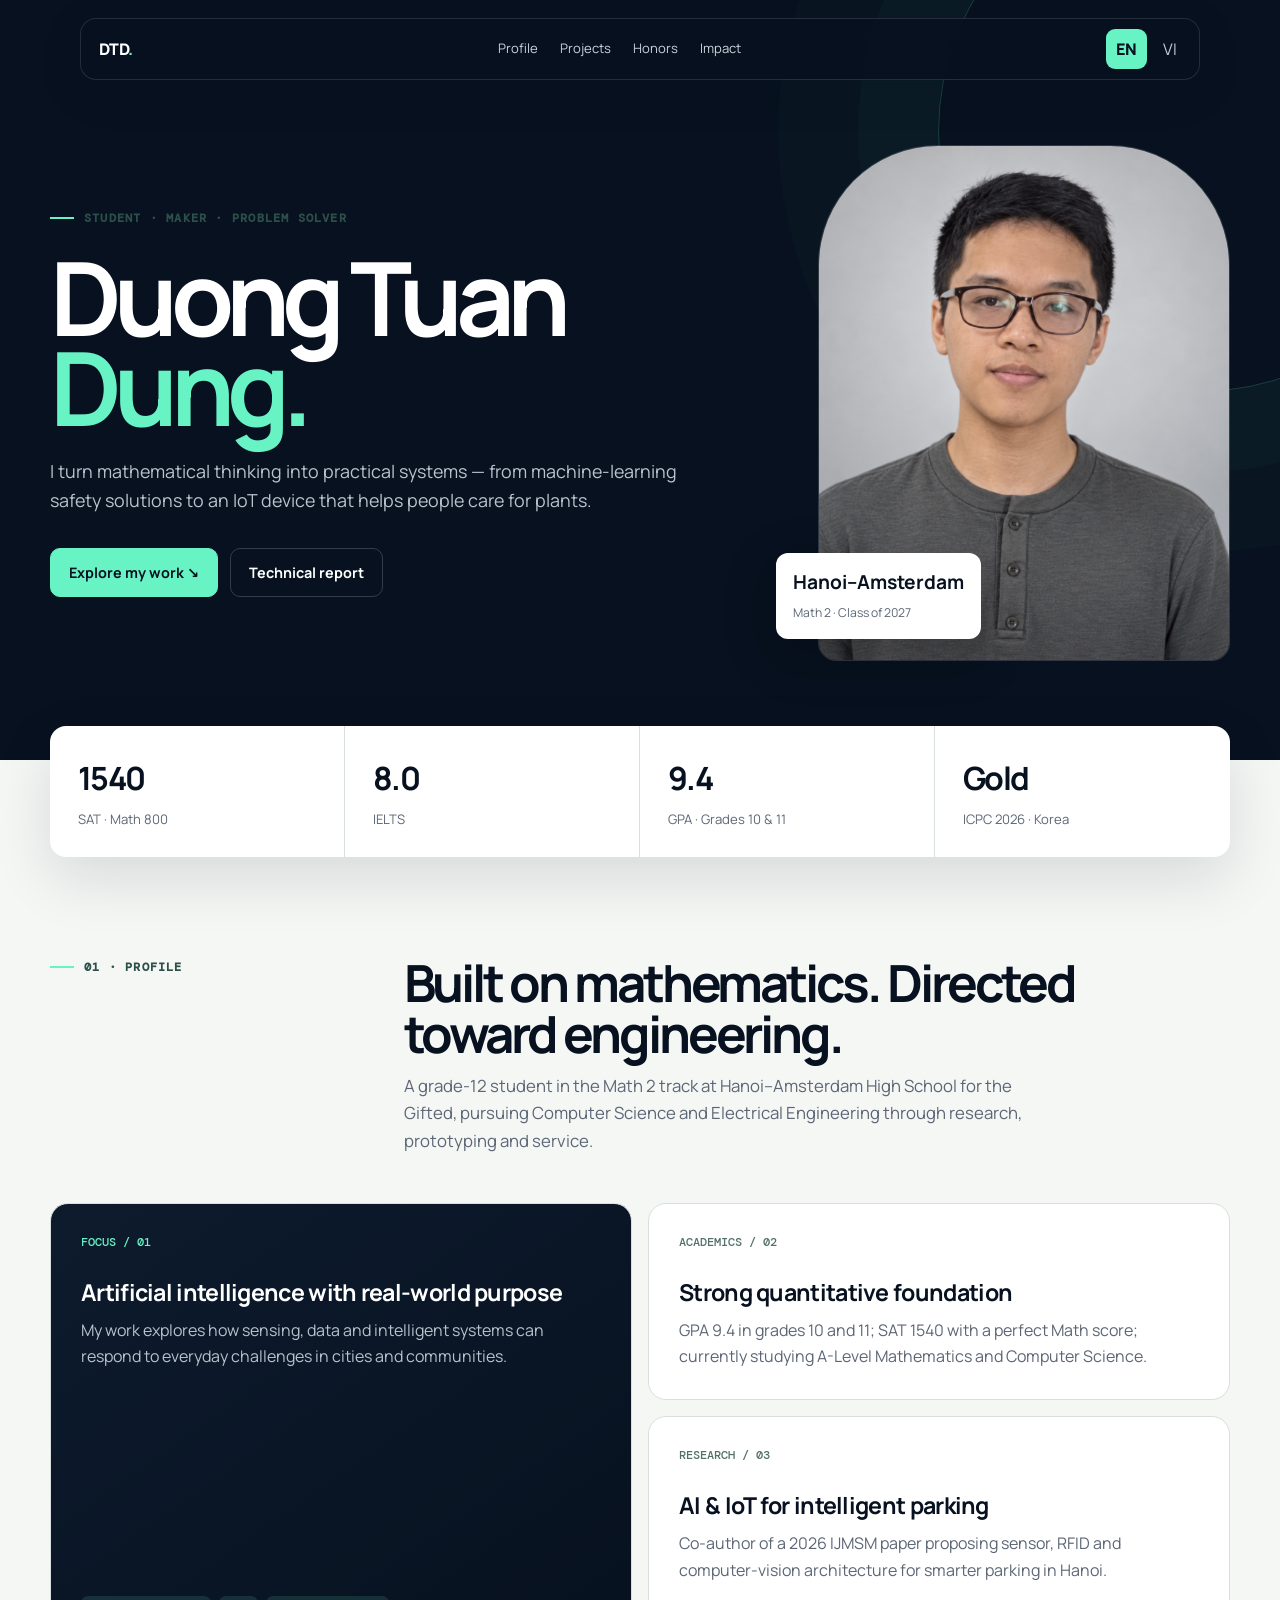
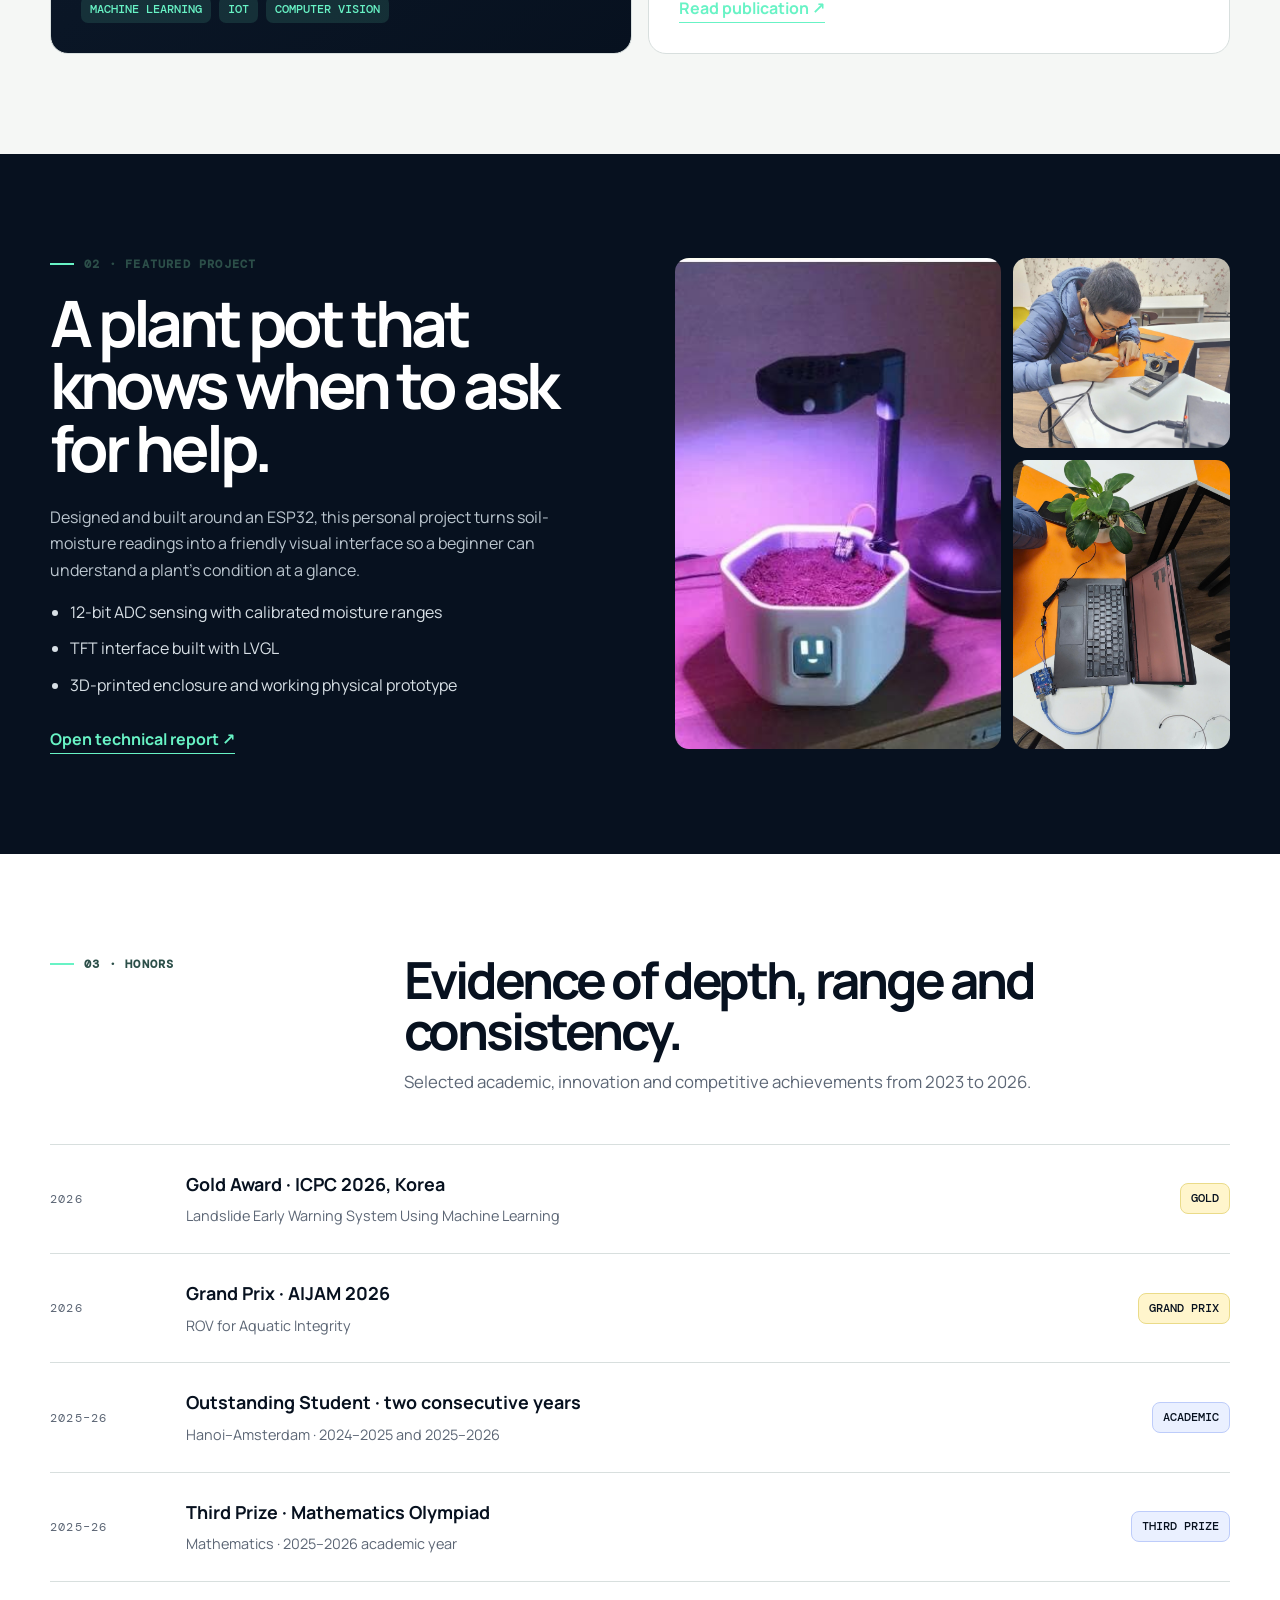
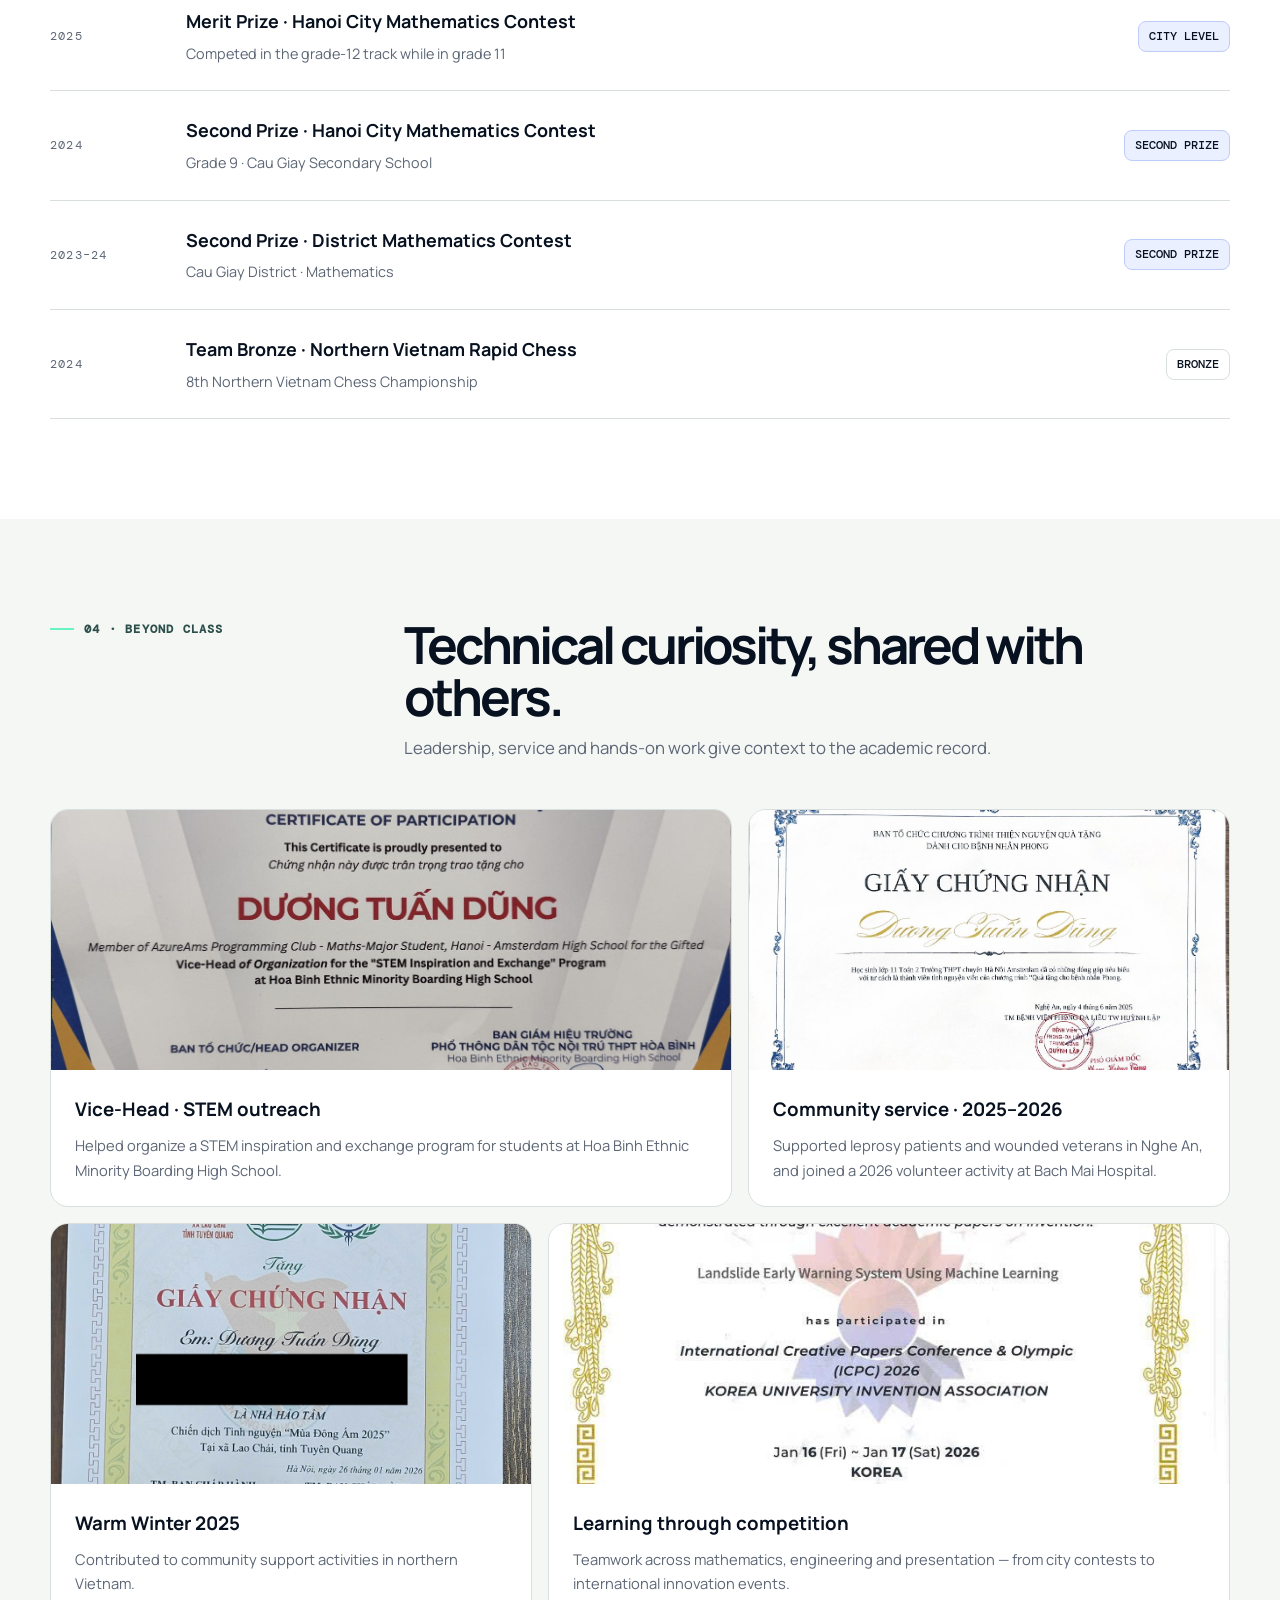
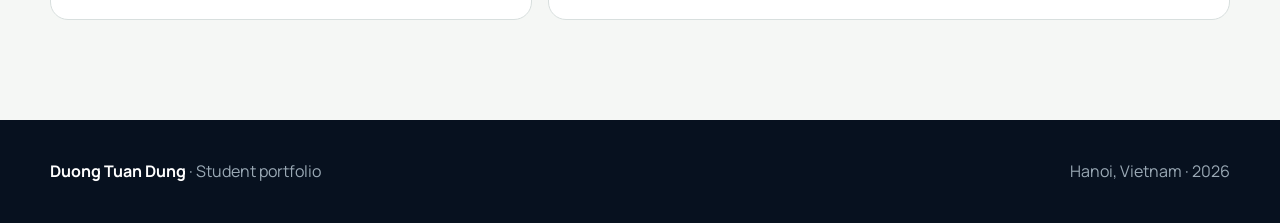
==== commit a4d949aa: "Correct student profile and remove university targets" ====
--- a/index.html
+++ b/index.html
@@ -17,11 +17,11 @@
 <nav class="nav"><a class="brand" href="#top">DTD<i>.</i></a><div class="links"><a href="#profile" data-en="Profile" data-vi="Hồ sơ">Profile</a><a href="#project" data-en="Projects" data-vi="Dự án">Projects</a><a href="#honors" data-en="Honors" data-vi="Thành tích">Honors</a><a href="#impact" data-en="Impact" data-vi="Hoạt động">Impact</a></div><div class="tools"><button class="lang active" data-lang="en">EN</button><button class="lang" data-lang="vi">VI</button></div></nav>
 <header class="hero" id="top"><div class="wrap hero-grid"><div><div class="eyebrow mono" data-en="Student · Maker · Problem solver" data-vi="Học sinh · Nhà sáng tạo · Người giải quyết vấn đề">Student · Maker · Problem solver</div><h1>Duong Tuan <span>Dung.</span></h1><p class="hero-copy" data-en="I turn mathematical thinking into practical systems — from machine-learning safety solutions to an IoT device that helps people care for plants." data-vi="Mình biến tư duy toán học thành các hệ thống thực tiễn — từ giải pháp an toàn dùng machine learning đến thiết bị IoT giúp mọi người chăm sóc cây.">I turn mathematical thinking into practical systems — from machine-learning safety solutions to an IoT device that helps people care for plants.</p><div class="hero-actions"><a class="btn primary" href="#project" data-en="Explore my work ↘" data-vi="Xem dự án ↘">Explore my work ↘</a><a class="btn" href="assets/docs/bao-cao-ky-thuat-pdf.pdf" data-en="Technical report" data-vi="Báo cáo kỹ thuật">Technical report</a></div></div><div class="portrait"><img src="assets/img/avatar-portrait.png" alt="Portrait of Duong Tuan Dung"><div class="portrait-note"><b>Hanoi–Amsterdam</b><span data-en="Math 2 · Class of 2027" data-vi="Chuyên Toán 2 · Khóa 2027">Math 2 · Class of 2027</span></div></div></div></header>
 <div class="metrics"><div class="wrap metric-grid"><div class="metric"><strong>1540</strong><span>SAT · Math 800</span></div><div class="metric"><strong>8.0</strong><span>IELTS</span></div><div class="metric"><strong>9.4</strong><span data-en="GPA · Grades 10 & 11" data-vi="GPA · Lớp 10 & 11">GPA · Grades 10 & 11</span></div><div class="metric"><strong>Gold</strong><span>ICPC 2026 · Korea</span></div></div></div>
-<main><section id="profile"><div class="wrap"><div class="section-head reveal"><div><div class="eyebrow mono" data-en="01 · Profile" data-vi="01 · Hồ sơ">01 · Profile</div></div><div><h2 data-en="Built on mathematics. Directed toward engineering." data-vi="Nền tảng Toán học. Hướng tới kỹ thuật.">Built on mathematics. Directed toward engineering.</h2><p data-en="A grade-11 student in the Math 2 track at Hanoi–Amsterdam High School for the Gifted, pursuing Computer Science and Electrical Engineering through research, prototyping and service." data-vi="Học sinh lớp 11 chuyên Toán 2, THPT chuyên Hà Nội–Amsterdam, theo đuổi Khoa học Máy tính và Kỹ thuật Điện qua nghiên cứu, chế tạo và hoạt động cộng đồng.">A grade-11 student in the Math 2 track at Hanoi–Amsterdam High School for the Gifted, pursuing Computer Science and Electrical Engineering through research, prototyping and service.</p></div></div><div class="story-grid"><article class="story featured reveal"><div><div class="num">FOCUS / 01</div><h3 data-en="Artificial intelligence with real-world purpose" data-vi="Trí tuệ nhân tạo gắn với mục tiêu thực tiễn">Artificial intelligence with real-world purpose</h3><p data-en="My work explores how sensing, data and intelligent systems can respond to everyday challenges in cities and communities." data-vi="Các dự án của mình tìm hiểu cách cảm biến, dữ liệu và hệ thống thông minh giải quyết những thách thức hằng ngày trong đô thị và cộng đồng.">My work explores how sensing, data and intelligent systems can respond to everyday challenges in cities and communities.</p></div><div class="story-tags"><span class="tag">Machine Learning</span><span class="tag">IoT</span><span class="tag">Computer Vision</span></div></article><article class="story reveal"><div class="num">ACADEMICS / 02</div><h3 data-en="Strong quantitative foundation" data-vi="Nền tảng định lượng vững vàng">Strong quantitative foundation</h3><p data-en="GPA 9.4 in grades 10 and 11; SAT 1540 with a perfect Math score; currently studying A-Level Mathematics and Computer Science." data-vi="GPA 9.4 ở lớp 10 và 11; SAT 1540 với Toán tuyệt đối; hiện học A-Level Mathematics và Computer Science.">GPA 9.4 in grades 10 and 11; SAT 1540 with a perfect Math score; currently studying A-Level Mathematics and Computer Science.</p></article><article class="story reveal"><div class="num">RESEARCH / 03</div><h3>AI & IoT for intelligent parking</h3><p data-en="Co-author of a 2026 IJMSM paper proposing sensor, RFID and computer-vision architecture for smarter parking in Hanoi." data-vi="Đồng tác giả bài báo IJMSM 2026 đề xuất kiến trúc cảm biến, RFID và thị giác máy tính cho bãi đỗ xe thông minh tại Hà Nội.">Co-author of a 2026 IJMSM paper proposing sensor, RFID and computer-vision architecture for smarter parking in Hanoi.</p><a class="text-link" href="https://ijmsm.org/ijmsm-v3i2p119.html" target="_blank" rel="noopener" data-en="Read publication ↗" data-vi="Xem bài báo ↗">Read publication ↗</a></article></div></div></section>
+<main><section id="profile"><div class="wrap"><div class="section-head reveal"><div><div class="eyebrow mono" data-en="01 · Profile" data-vi="01 · Hồ sơ">01 · Profile</div></div><div><h2 data-en="Built on mathematics. Directed toward engineering." data-vi="Nền tảng Toán học. Hướng tới kỹ thuật.">Built on mathematics. Directed toward engineering.</h2><p data-en="A grade-12 student in the Math 2 track at Hanoi–Amsterdam High School for the Gifted, pursuing Computer Science and Electrical Engineering through research, prototyping and service." data-vi="Học sinh lớp 12 chuyên Toán 2, THPT chuyên Hà Nội–Amsterdam, theo đuổi Khoa học Máy tính và Kỹ thuật Điện qua nghiên cứu, chế tạo và hoạt động cộng đồng.">A grade-12 student in the Math 2 track at Hanoi–Amsterdam High School for the Gifted, pursuing Computer Science and Electrical Engineering through research, prototyping and service.</p></div></div><div class="story-grid"><article class="story featured reveal"><div><div class="num">FOCUS / 01</div><h3 data-en="Artificial intelligence with real-world purpose" data-vi="Trí tuệ nhân tạo gắn với mục tiêu thực tiễn">Artificial intelligence with real-world purpose</h3><p data-en="My work explores how sensing, data and intelligent systems can respond to everyday challenges in cities and communities." data-vi="Các dự án của mình tìm hiểu cách cảm biến, dữ liệu và hệ thống thông minh giải quyết những thách thức hằng ngày trong đô thị và cộng đồng.">My work explores how sensing, data and intelligent systems can respond to everyday challenges in cities and communities.</p></div><div class="story-tags"><span class="tag">Machine Learning</span><span class="tag">IoT</span><span class="tag">Computer Vision</span></div></article><article class="story reveal"><div class="num">ACADEMICS / 02</div><h3 data-en="Strong quantitative foundation" data-vi="Nền tảng định lượng vững vàng">Strong quantitative foundation</h3><p data-en="GPA 9.4 in grades 10 and 11; SAT 1540 with a perfect Math score; currently studying A-Level Mathematics and Computer Science." data-vi="GPA 9.4 ở lớp 10 và 11; SAT 1540 với Toán tuyệt đối; hiện học A-Level Mathematics và Computer Science.">GPA 9.4 in grades 10 and 11; SAT 1540 with a perfect Math score; currently studying A-Level Mathematics and Computer Science.</p></article><article class="story reveal"><div class="num">RESEARCH / 03</div><h3>AI & IoT for intelligent parking</h3><p data-en="Co-author of a 2026 IJMSM paper proposing sensor, RFID and computer-vision architecture for smarter parking in Hanoi." data-vi="Đồng tác giả bài báo IJMSM 2026 đề xuất kiến trúc cảm biến, RFID và thị giác máy tính cho bãi đỗ xe thông minh tại Hà Nội.">Co-author of a 2026 IJMSM paper proposing sensor, RFID and computer-vision architecture for smarter parking in Hanoi.</p><a class="text-link" href="https://ijmsm.org/ijmsm-v3i2p119.html" target="_blank" rel="noopener" data-en="Read publication ↗" data-vi="Xem bài báo ↗">Read publication ↗</a></article></div></div></section>
 <section class="project" id="project"><div class="wrap project-grid"><div class="reveal"><div class="eyebrow mono" data-en="02 · Featured project" data-vi="02 · Dự án tiêu biểu">02 · Featured project</div><h2 data-en="A plant pot that knows when to ask for help." data-vi="Chậu cây biết khi nào cần được chăm sóc.">A plant pot that knows when to ask for help.</h2><p data-en="Designed and built around an ESP32, this personal project turns soil-moisture readings into a friendly visual interface so a beginner can understand a plant's condition at a glance." data-vi="Được thiết kế và chế tạo trên ESP32, dự án cá nhân này biến dữ liệu độ ẩm đất thành giao diện trực quan để người mới có thể hiểu tình trạng cây chỉ trong một lần nhìn.">Designed and built around an ESP32, this personal project turns soil-moisture readings into a friendly visual interface so a beginner can understand a plant's condition at a glance.</p><ul><li data-en="12-bit ADC sensing with calibrated moisture ranges" data-vi="Cảm biến ADC 12-bit với khoảng độ ẩm được hiệu chuẩn">12-bit ADC sensing with calibrated moisture ranges</li><li data-en="TFT interface built with LVGL" data-vi="Giao diện TFT phát triển bằng LVGL">TFT interface built with LVGL</li><li data-en="3D-printed enclosure and working physical prototype" data-vi="Vỏ in 3D và nguyên mẫu vật lý hoạt động hoàn chỉnh">3D-printed enclosure and working physical prototype</li></ul><a class="text-link" href="assets/docs/bao-cao-ky-thuat-pdf.pdf" data-en="Open technical report ↗" data-vi="Mở báo cáo kỹ thuật ↗">Open technical report ↗</a></div><div class="project-visual reveal"><a href="assets/img/act0-1.jpg" data-lightbox><img src="assets/img/act0-1.jpg" alt="Smart plant pot prototype"></a><a href="assets/img/proc-soldering.jpg" data-lightbox><img src="assets/img/proc-soldering.jpg" alt="Soldering process" loading="lazy"></a><a href="assets/img/proc-coding-setup.jpg" data-lightbox><img src="assets/img/proc-coding-setup.jpg" alt="Coding the prototype" loading="lazy"></a></div></div></section>
 <section class="honors" id="honors"><div class="wrap"><div class="section-head reveal"><div><div class="eyebrow mono" data-en="03 · Honors" data-vi="03 · Thành tích">03 · Honors</div></div><div><h2 data-en="Evidence of depth, range and consistency." data-vi="Chiều sâu, phạm vi và sự bền bỉ.">Evidence of depth, range and consistency.</h2><p data-en="Selected academic, innovation and competitive achievements from 2023 to 2026." data-vi="Các thành tích học thuật, đổi mới và thi đấu tiêu biểu giai đoạn 2023–2026.">Selected academic, innovation and competitive achievements from 2023 to 2026.</p></div></div><div class="award-list">
-<article class="award reveal"><div class="year mono">2026</div><div><h3>Gold Award · ICPC 2026, Korea</h3><p>Landslide Early Warning System Using Machine Learning</p></div><div class="level gold">GOLD</div></article><article class="award reveal"><div class="year mono">2026</div><div><h3 data-en="Grand Prix · AIJAM 2026" data-vi="Giải Grand Prix · AIJAM 2026">Grand Prix · AIJAM 2026</h3><p>ROV for Aquatic Integrity</p></div><div class="level gold">GRAND PRIX</div></article><article class="award reveal"><div class="year mono">2025–26</div><div><h3 data-en="Third Prize · Mathematics Olympiad" data-vi="Giải Ba · Olympic Toán">Third Prize · Mathematics Olympiad</h3><p data-en="Mathematics · 2025–2026 academic year" data-vi="Môn Toán · Năm học 2025–2026">Mathematics · 2025–2026 academic year</p></div><div class="level blue">THIRD PRIZE</div></article><article class="award reveal"><div class="year mono">2025</div><div><h3 data-en="Merit Prize · Hanoi City Mathematics Contest" data-vi="Giải Khuyến khích · HSG Toán TP Hà Nội">Merit Prize · Hanoi City Mathematics Contest</h3><p data-en="Competed in the grade-12 track while in grade 11" data-vi="Dự thi bảng lớp 12 khi đang học lớp 11">Competed in the grade-12 track while in grade 11</p></div><div class="level blue">CITY LEVEL</div></article><article class="award reveal"><div class="year mono">2024</div><div><h3 data-en="Second Prize · Hanoi City Mathematics Contest" data-vi="Giải Nhì · HSG Toán TP Hà Nội">Second Prize · Hanoi City Mathematics Contest</h3><p data-en="Grade 9 · Cau Giay Secondary School" data-vi="Lớp 9 · THCS Cầu Giấy">Grade 9 · Cau Giay Secondary School</p></div><div class="level blue">SECOND PRIZE</div></article><article class="award reveal"><div class="year mono">2024</div><div><h3 data-en="Team Bronze · Northern Vietnam Rapid Chess" data-vi="Huy chương Đồng đồng đội · Cờ nhanh Miền Bắc">Team Bronze · Northern Vietnam Rapid Chess</h3><p>8th Northern Vietnam Chess Championship</p></div><div class="level">BRONZE</div></article></div></div></section>
-<section id="impact"><div class="wrap"><div class="section-head reveal"><div><div class="eyebrow mono" data-en="04 · Beyond class" data-vi="04 · Ngoài lớp học">04 · Beyond class</div></div><div><h2 data-en="Technical curiosity, shared with others." data-vi="Tò mò kỹ thuật, lan tỏa tới cộng đồng.">Technical curiosity, shared with others.</h2><p data-en="Leadership, service and hands-on work give context to the academic record." data-vi="Vai trò lãnh đạo, hoạt động cộng đồng và trải nghiệm thực hành tạo nên chiều sâu cho hồ sơ học thuật.">Leadership, service and hands-on work give context to the academic record.</p></div></div><div class="life-grid"><article class="life-card reveal"><a href="assets/img/act1-0.jpg" data-lightbox><img src="assets/img/act1-0.jpg" alt="STEM outreach certificate" loading="lazy"></a><div class="life-body"><h3 data-en="Vice-Head · STEM outreach" data-vi="Phó ban · Chương trình STEM">Vice-Head · STEM outreach</h3><p data-en="Helped organize a STEM inspiration and exchange program for students at Hoa Binh Ethnic Minority Boarding High School." data-vi="Tham gia tổ chức chương trình truyền cảm hứng và giao lưu STEM cho học sinh Trường PT Dân tộc Nội trú THPT Hòa Bình.">Helped organize a STEM inspiration and exchange program for students at Hoa Binh Ethnic Minority Boarding High School.</p></div></article><article class="life-card reveal"><a href="assets/img/act3-0.jpg" data-lightbox><img src="assets/img/act3-0.jpg" alt="Community service certificate" loading="lazy"></a><div class="life-body"><h3 data-en="Service in Nghe An" data-vi="Thiện nguyện tại Nghệ An">Service in Nghe An</h3><p data-en="Volunteer support for leprosy patients and wounded veterans receiving neurological care." data-vi="Hỗ trợ bệnh nhân phong và các thương binh đang điều dưỡng tâm thần kinh.">Volunteer support for leprosy patients and wounded veterans receiving neurological care.</p></div></article><article class="life-card reveal"><a href="assets/img/act3-2.jpg" data-lightbox><img src="assets/img/act3-2.jpg" alt="Warm Winter activity" loading="lazy"></a><div class="life-body"><h3 data-en="Warm Winter 2025" data-vi="Mùa Đông Ấm 2025">Warm Winter 2025</h3><p data-en="Contributed to community support activities in northern Vietnam." data-vi="Đóng góp cho các hoạt động hỗ trợ cộng đồng tại miền Bắc Việt Nam.">Contributed to community support activities in northern Vietnam.</p></div></article><article class="life-card reveal"><a href="assets/img/award-gold-award-international-creative-papers-conferenc.jpg" data-lightbox><img src="assets/img/award-gold-award-international-creative-papers-conferenc.jpg" alt="ICPC 2026 Gold Award" loading="lazy"></a><div class="life-body"><h3 data-en="Learning through competition" data-vi="Học hỏi qua các cuộc thi">Learning through competition</h3><p data-en="Teamwork across mathematics, engineering and presentation — from city contests to international innovation events." data-vi="Phối hợp Toán học, kỹ thuật và thuyết trình — từ kỳ thi cấp thành phố đến sân chơi đổi mới quốc tế.">Teamwork across mathematics, engineering and presentation — from city contests to international innovation events.</p></div></article></div></div></section>
-<section class="direction"><div class="wrap direction-grid"><div><div class="mono">05 · NEXT</div><h2 data-en="Engineering systems that matter." data-vi="Kỹ thuật tạo ra giá trị thực.">Engineering systems that matter.</h2></div><div><div class="uni-list"><div class="uni"><b>National University of Singapore</b><span>NUS</span></div><div class="uni"><b>Nanyang Technological University</b><span>NTU</span></div><div class="uni"><b>Singapore University of Technology and Design</b><span>SUTD</span></div></div></div></div></section></main>
+<article class="award reveal"><div class="year mono">2026</div><div><h3>Gold Award · ICPC 2026, Korea</h3><p>Landslide Early Warning System Using Machine Learning</p></div><div class="level gold">GOLD</div></article><article class="award reveal"><div class="year mono">2026</div><div><h3 data-en="Grand Prix · AIJAM 2026" data-vi="Giải Grand Prix · AIJAM 2026">Grand Prix · AIJAM 2026</h3><p>ROV for Aquatic Integrity</p></div><div class="level gold">GRAND PRIX</div></article><article class="award reveal"><div class="year mono">2025–26</div><div><h3 data-en="Outstanding Student · two consecutive years" data-vi="Học sinh xuất sắc · hai năm liên tiếp">Outstanding Student · two consecutive years</h3><p data-en="Hanoi–Amsterdam · 2024–2025 and 2025–2026" data-vi="THPT chuyên Hà Nội–Amsterdam · 2024–2025 và 2025–2026">Hanoi–Amsterdam · 2024–2025 and 2025–2026</p></div><div class="level blue">ACADEMIC</div></article><article class="award reveal"><div class="year mono">2025–26</div><div><h3 data-en="Third Prize · Mathematics Olympiad" data-vi="Giải Ba · Olympic Toán">Third Prize · Mathematics Olympiad</h3><p data-en="Mathematics · 2025–2026 academic year" data-vi="Môn Toán · Năm học 2025–2026">Mathematics · 2025–2026 academic year</p></div><div class="level blue">THIRD PRIZE</div></article><article class="award reveal"><div class="year mono">2025</div><div><h3 data-en="Merit Prize · Hanoi City Mathematics Contest" data-vi="Giải Khuyến khích · HSG Toán TP Hà Nội">Merit Prize · Hanoi City Mathematics Contest</h3><p data-en="Competed in the grade-12 track while in grade 11" data-vi="Dự thi bảng lớp 12 khi đang học lớp 11">Competed in the grade-12 track while in grade 11</p></div><div class="level blue">CITY LEVEL</div></article><article class="award reveal"><div class="year mono">2024</div><div><h3 data-en="Second Prize · Hanoi City Mathematics Contest" data-vi="Giải Nhì · HSG Toán TP Hà Nội">Second Prize · Hanoi City Mathematics Contest</h3><p data-en="Grade 9 · Cau Giay Secondary School" data-vi="Lớp 9 · THCS Cầu Giấy">Grade 9 · Cau Giay Secondary School</p></div><div class="level blue">SECOND PRIZE</div></article><article class="award reveal"><div class="year mono">2023–24</div><div><h3 data-en="Second Prize · District Mathematics Contest" data-vi="Giải Nhì · HSG Toán cấp quận">Second Prize · District Mathematics Contest</h3><p data-en="Cau Giay District · Mathematics" data-vi="Quận Cầu Giấy · Môn Toán">Cau Giay District · Mathematics</p></div><div class="level blue">SECOND PRIZE</div></article><article class="award reveal"><div class="year mono">2024</div><div><h3 data-en="Team Bronze · Northern Vietnam Rapid Chess" data-vi="Huy chương Đồng đồng đội · Cờ nhanh Miền Bắc">Team Bronze · Northern Vietnam Rapid Chess</h3><p>8th Northern Vietnam Chess Championship</p></div><div class="level">BRONZE</div></article></div></div></section>
+<section id="impact"><div class="wrap"><div class="section-head reveal"><div><div class="eyebrow mono" data-en="04 · Beyond class" data-vi="04 · Ngoài lớp học">04 · Beyond class</div></div><div><h2 data-en="Technical curiosity, shared with others." data-vi="Tò mò kỹ thuật, lan tỏa tới cộng đồng.">Technical curiosity, shared with others.</h2><p data-en="Leadership, service and hands-on work give context to the academic record." data-vi="Vai trò lãnh đạo, hoạt động cộng đồng và trải nghiệm thực hành tạo nên chiều sâu cho hồ sơ học thuật.">Leadership, service and hands-on work give context to the academic record.</p></div></div><div class="life-grid"><article class="life-card reveal"><a href="assets/img/act1-0.jpg" data-lightbox><img src="assets/img/act1-0.jpg" alt="STEM outreach certificate" loading="lazy"></a><div class="life-body"><h3 data-en="Vice-Head · STEM outreach" data-vi="Phó ban · Chương trình STEM">Vice-Head · STEM outreach</h3><p data-en="Helped organize a STEM inspiration and exchange program for students at Hoa Binh Ethnic Minority Boarding High School." data-vi="Tham gia tổ chức chương trình truyền cảm hứng và giao lưu STEM cho học sinh Trường PT Dân tộc Nội trú THPT Hòa Bình.">Helped organize a STEM inspiration and exchange program for students at Hoa Binh Ethnic Minority Boarding High School.</p></div></article><article class="life-card reveal"><a href="assets/img/act3-0.jpg" data-lightbox><img src="assets/img/act3-0.jpg" alt="Community service certificate" loading="lazy"></a><div class="life-body"><h3 data-en="Community service · 2025–2026" data-vi="Thiện nguyện · 2025–2026">Community service · 2025–2026</h3><p data-en="Supported leprosy patients and wounded veterans in Nghe An, and joined a 2026 volunteer activity at Bach Mai Hospital." data-vi="Hỗ trợ bệnh nhân phong, thương binh tại Nghệ An và tham gia hoạt động thiện nguyện tại Bệnh viện Bạch Mai năm 2026.">Supported leprosy patients and wounded veterans in Nghe An, and joined a 2026 volunteer activity at Bach Mai Hospital.</p></div></article><article class="life-card reveal"><a href="assets/img/act3-2.jpg" data-lightbox><img src="assets/img/act3-2.jpg" alt="Warm Winter activity" loading="lazy"></a><div class="life-body"><h3 data-en="Warm Winter 2025" data-vi="Mùa Đông Ấm 2025">Warm Winter 2025</h3><p data-en="Contributed to community support activities in northern Vietnam." data-vi="Đóng góp cho các hoạt động hỗ trợ cộng đồng tại miền Bắc Việt Nam.">Contributed to community support activities in northern Vietnam.</p></div></article><article class="life-card reveal"><a href="assets/img/award-gold-award-international-creative-papers-conferenc.jpg" data-lightbox><img src="assets/img/award-gold-award-international-creative-papers-conferenc.jpg" alt="ICPC 2026 Gold Award" loading="lazy"></a><div class="life-body"><h3 data-en="Learning through competition" data-vi="Học hỏi qua các cuộc thi">Learning through competition</h3><p data-en="Teamwork across mathematics, engineering and presentation — from city contests to international innovation events." data-vi="Phối hợp Toán học, kỹ thuật và thuyết trình — từ kỳ thi cấp thành phố đến sân chơi đổi mới quốc tế.">Teamwork across mathematics, engineering and presentation — from city contests to international innovation events.</p></div></article></div></div></section>
+</main>
 <footer class="footer"><div class="wrap"><div><b>Duong Tuan Dung</b> · Student portfolio</div><div>Hanoi, Vietnam · 2026</div></div></footer><div class="lightbox" role="dialog" aria-label="Image preview"><img alt="Expanded preview"></div>
 <script>const lbs=document.querySelectorAll('.lang');function setLang(l){document.documentElement.lang=l;document.querySelectorAll('[data-en]').forEach(e=>e.textContent=e.dataset[l]);lbs.forEach(b=>b.classList.toggle('active',b.dataset.lang===l))}lbs.forEach(b=>b.addEventListener('click',()=>setLang(b.dataset.lang)));setLang('en');const o=new IntersectionObserver(es=>es.forEach(e=>{if(e.isIntersecting){e.target.classList.add('in');o.unobserve(e.target)}}),{threshold:.1});document.querySelectorAll('.reveal').forEach(e=>o.observe(e));const box=document.querySelector('.lightbox'),bi=box.querySelector('img');document.querySelectorAll('[data-lightbox]').forEach(a=>a.addEventListener('click',e=>{e.preventDefault();bi.src=a.href;box.classList.add('open')}));box.addEventListener('click',()=>box.classList.remove('open'));document.addEventListener('keydown',e=>{if(e.key==='Escape')box.classList.remove('open')});</script></body></html>
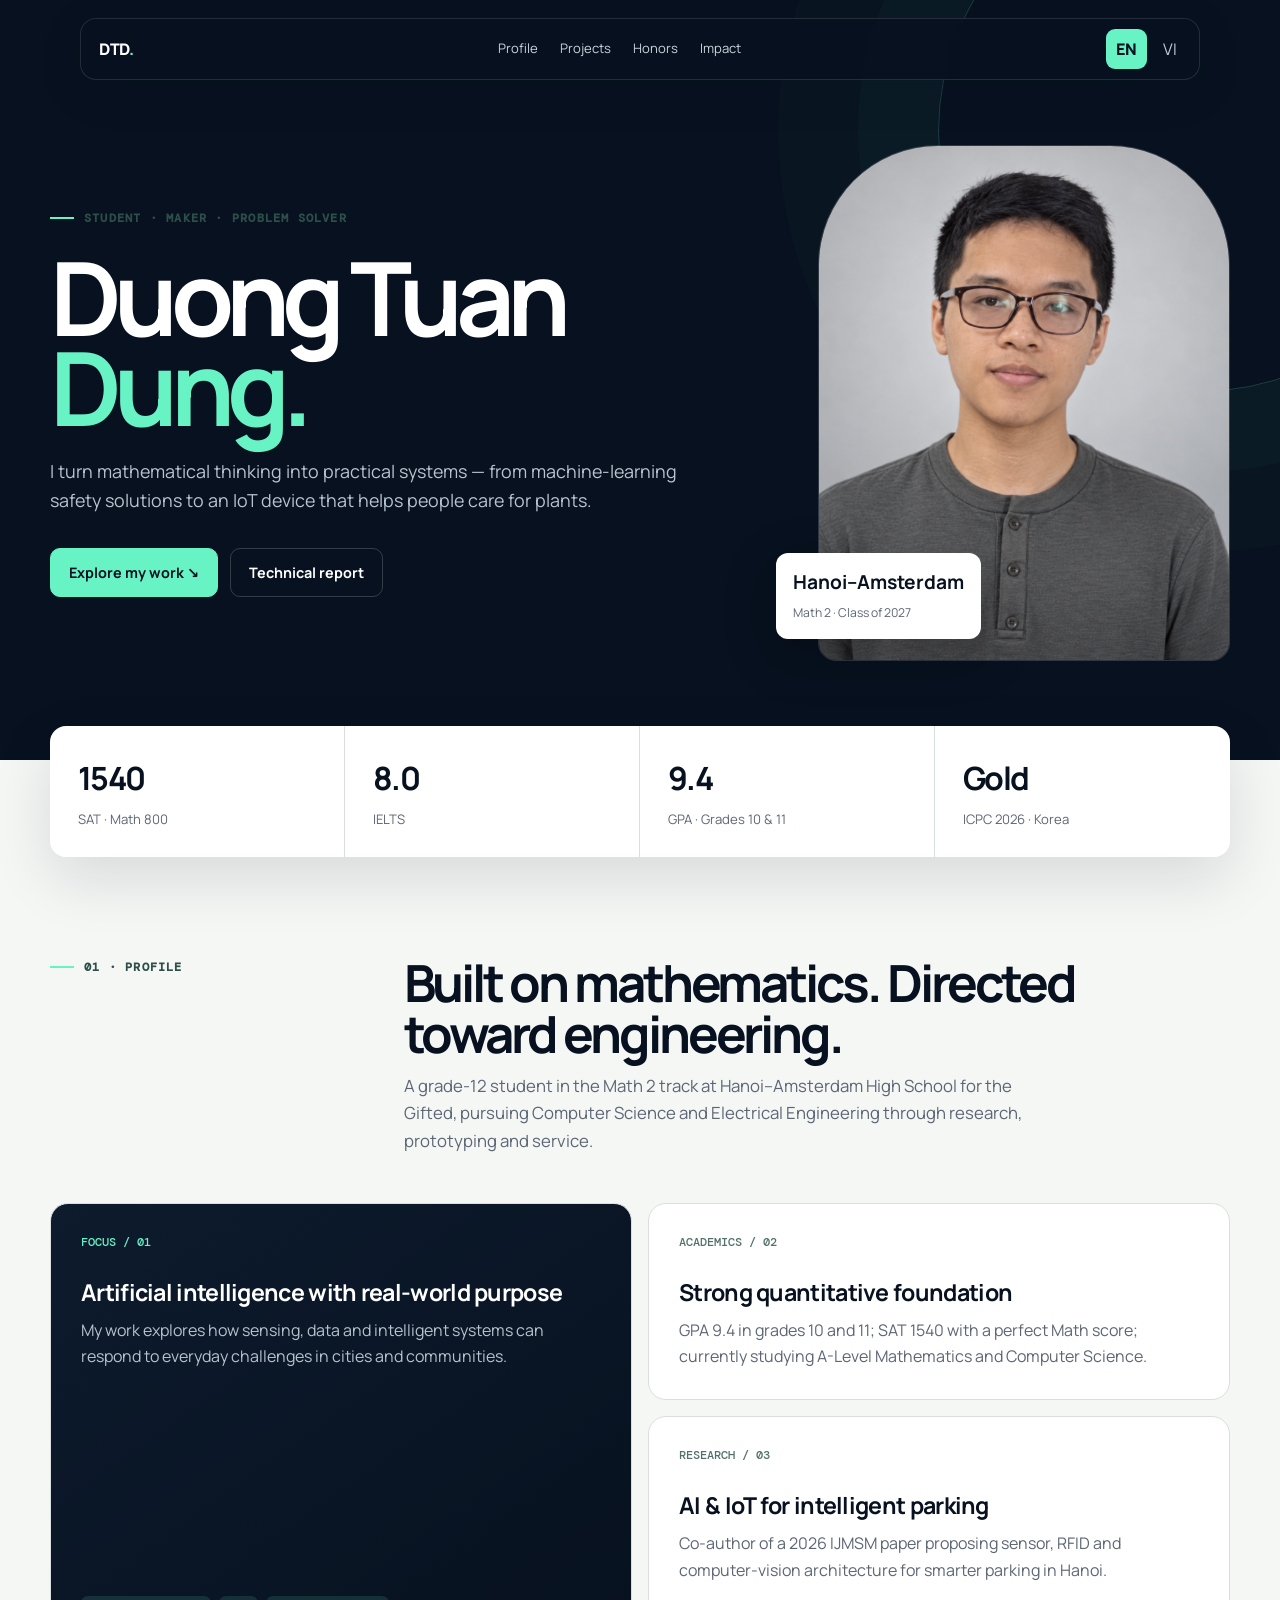
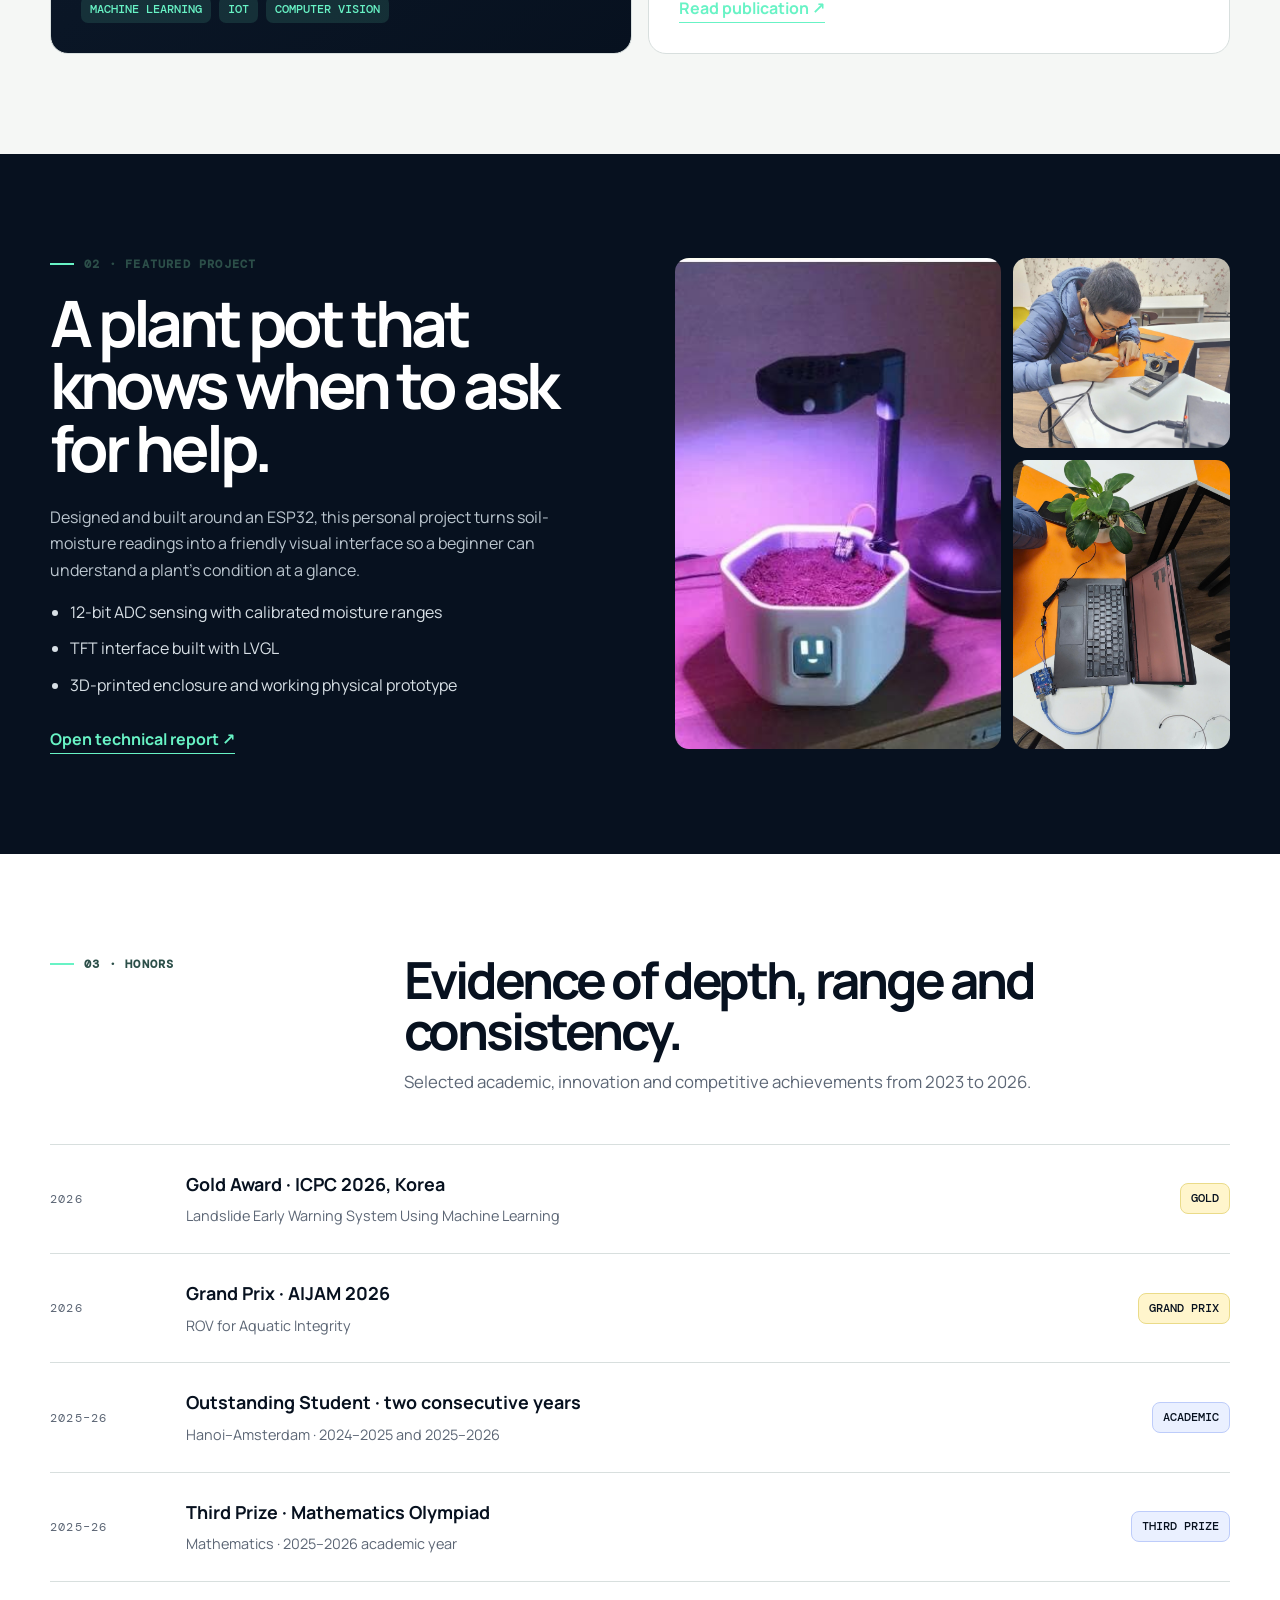
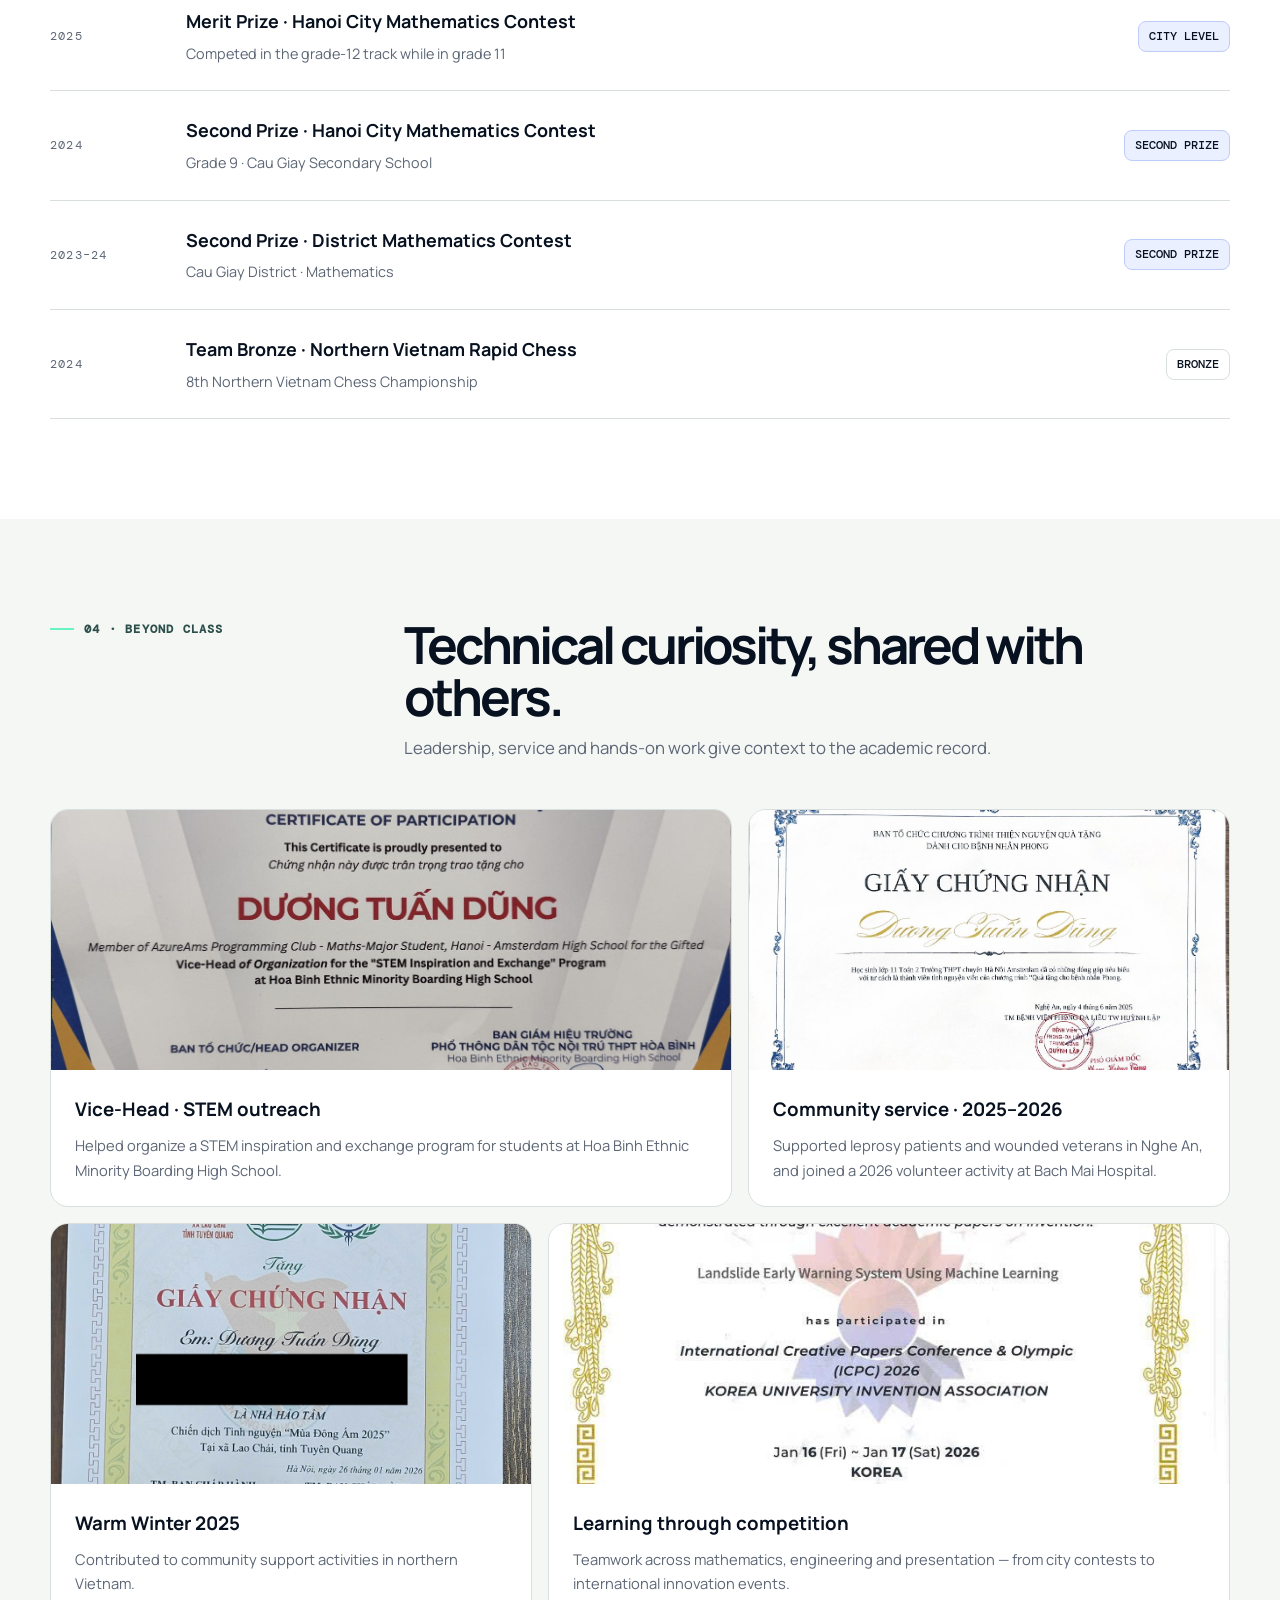
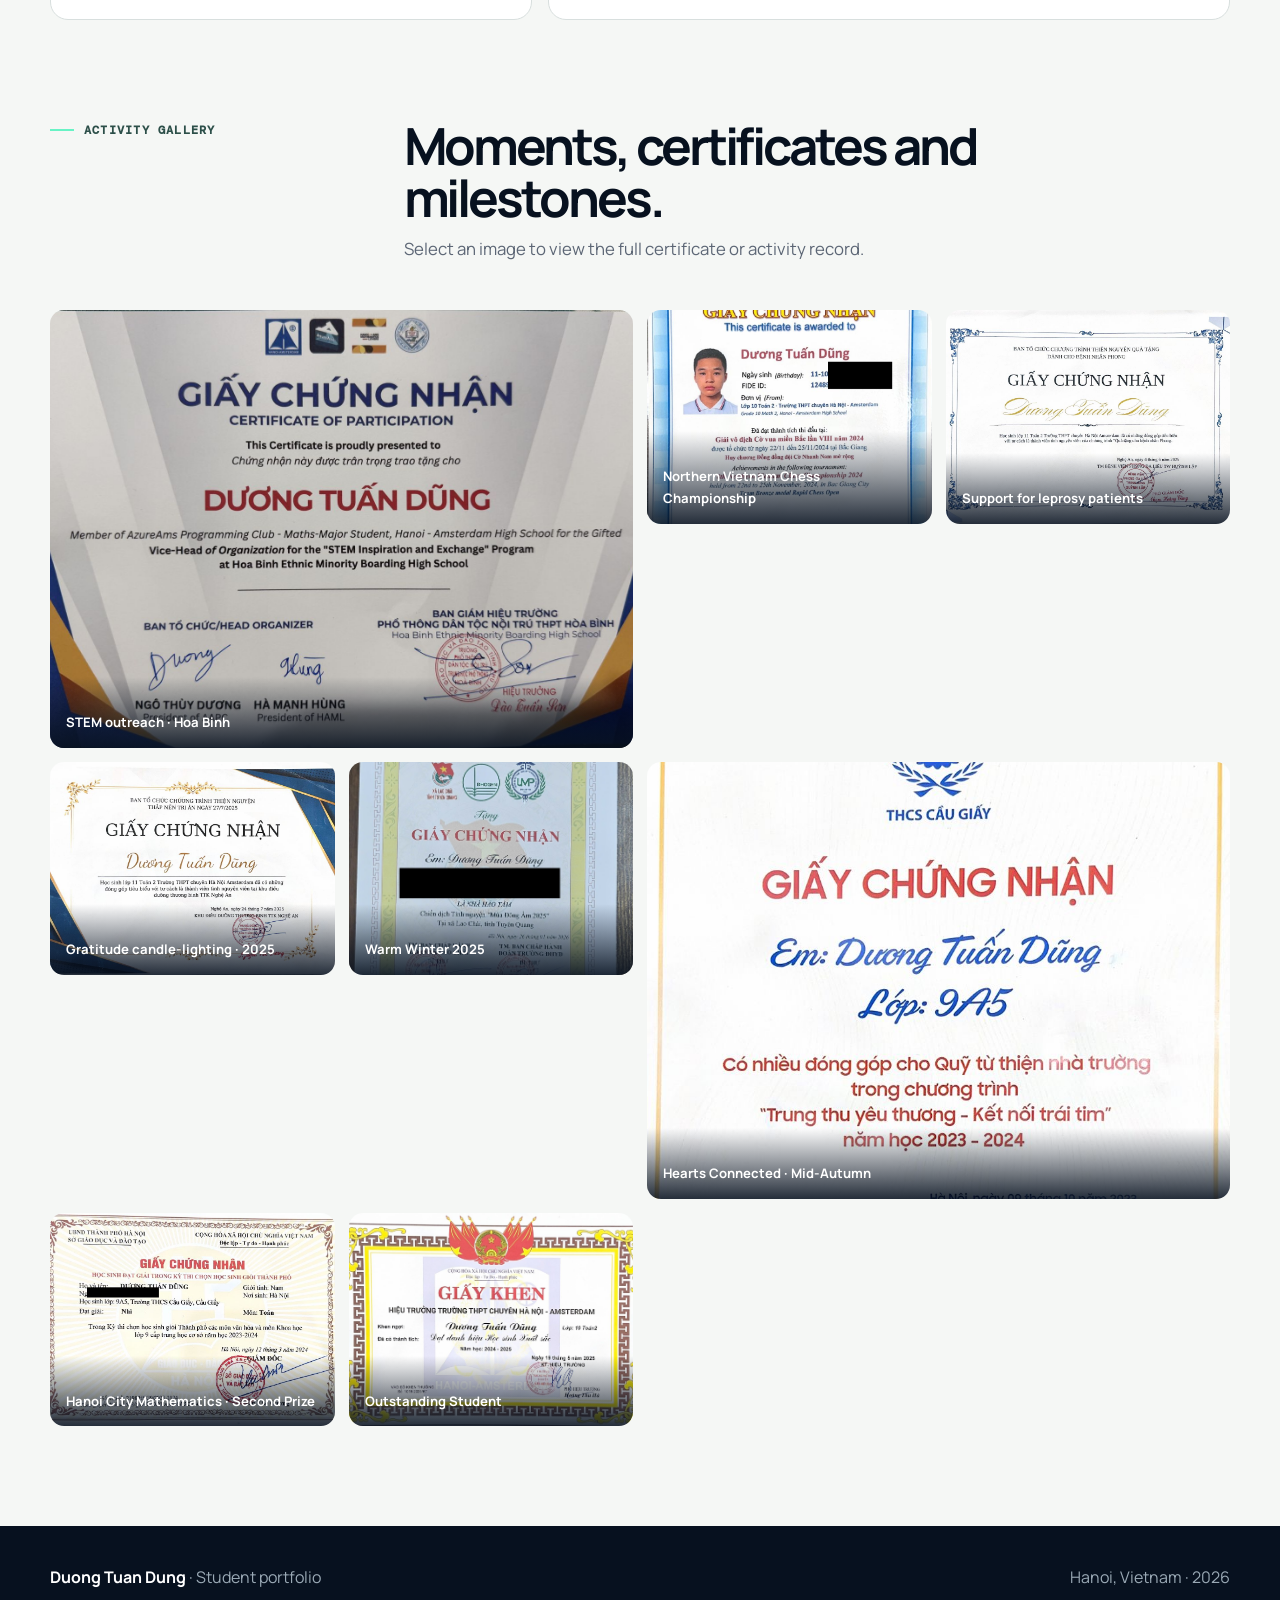
==== commit 292e6214: "Add expanded activity gallery" ====
--- a/index.html
+++ b/index.html
@@ -12,7 +12,8 @@
 .project{background:var(--ink);color:white}.project-grid{display:grid;grid-template-columns:1fr 1fr;gap:70px;align-items:center}.project h2{font-size:clamp(2.7rem,5vw,5rem);line-height:.98;letter-spacing:-.065em;margin:18px 0 24px}.project p{color:#bac5ce}.project ul{padding-left:20px;color:#d8e0e6}.project li{margin:10px 0}.project-visual{display:grid;grid-template-columns:1.2fr .8fr;gap:12px}.project-visual a:first-child{grid-row:span 2}.project-visual img{width:100%;height:100%;min-height:190px;object-fit:cover;border-radius:14px}.project-visual a:first-child img{min-height:395px}.text-link{display:inline-flex;color:var(--mint);text-decoration:none;border-bottom:1px solid var(--mint);margin-top:12px;font-weight:700}
 .honors{background:white}.award-list{border-top:1px solid var(--line)}.award{display:grid;grid-template-columns:110px 1fr 150px;gap:26px;padding:25px 0;border-bottom:1px solid var(--line);align-items:center}.award .year{color:var(--muted)}.award h3{font-size:1.12rem;margin:0 0 5px}.award p{margin:0;color:var(--muted);font-size:.9rem}.award .level{justify-self:end;font:500 .72rem "DM Mono";padding:7px 10px;border:1px solid var(--line);border-radius:8px;text-align:center}.level.gold{background:#fff5cc;border-color:#eadb89}.level.blue{background:#eaf0ff;border-color:#bdccfa}
 .life-grid{display:grid;grid-template-columns:repeat(12,1fr);gap:16px}.life-card{background:white;border:1px solid var(--line);border-radius:var(--radius);overflow:hidden}.life-card:nth-child(1),.life-card:nth-child(4){grid-column:span 7}.life-card:nth-child(2),.life-card:nth-child(3){grid-column:span 5}.life-card img{width:100%;height:260px;object-fit:cover}.life-body{padding:24px}.life-body h3{margin:0 0 8px}.life-body p{margin:0;color:var(--muted);font-size:.92rem}.direction{padding:85px 0;background:var(--blue);color:white}.direction-grid{display:grid;grid-template-columns:1fr 1fr;gap:70px}.direction h2{font-size:clamp(2.5rem,5vw,5rem);line-height:.95;letter-spacing:-.065em;margin:12px 0 0}.uni-list{display:grid;gap:10px}.uni{display:flex;align-items:center;justify-content:space-between;padding:15px 0;border-bottom:1px solid rgba(255,255,255,.28)}.uni span{font:400 .75rem "DM Mono";opacity:.8}.direction p{color:#eef1ff}.footer{background:var(--ink);color:#9aa9b5;padding:38px 0}.footer .wrap{display:flex;justify-content:space-between;gap:20px}.footer b{color:white}.lightbox{position:fixed;inset:0;background:rgba(2,7,14,.93);z-index:50;display:none;place-items:center;padding:24px}.lightbox.open{display:grid}.lightbox img{max-height:90vh;border-radius:10px}.reveal{opacity:0;transform:translateY(24px);transition:.7s ease}.reveal.in{opacity:1;transform:none}
-@media(max-width:850px){.links{display:none}.hero{padding-top:120px}.hero-grid,.project-grid,.section-head,.direction-grid{grid-template-columns:1fr}.hero-grid{gap:40px}.portrait{max-width:430px}.portrait-note{left:12px}.metric-grid{grid-template-columns:1fr 1fr}.metric:nth-child(2){border-right:0}.story-grid{grid-template-columns:1fr}.story.featured{grid-row:auto}.award{grid-template-columns:76px 1fr}.award .level{display:none}.life-card:nth-child(n){grid-column:span 12}}@media(max-width:520px){.wrap{width:min(100% - 24px,1180px)}.hero h1{font-size:3.65rem}.metric{padding:20px 16px}.metric strong{font-size:1.5rem}section{padding:72px 0}.project-visual{grid-template-columns:1fr}.project-visual a:first-child{grid-row:auto}.project-visual a:first-child img,.project-visual img{min-height:230px}.award{grid-template-columns:1fr;gap:4px}.footer .wrap{display:block}}
+.activity-gallery{padding-top:0}.gallery-grid{display:grid;grid-template-columns:repeat(4,1fr);gap:14px}.gallery-item{position:relative;display:block;overflow:hidden;border-radius:14px;background:var(--ink);aspect-ratio:4/3}.gallery-item:nth-child(1),.gallery-item:nth-child(6){grid-column:span 2}.gallery-item img{width:100%;height:100%;object-fit:cover;transition:transform .45s,opacity .45s}.gallery-item:hover img{transform:scale(1.04);opacity:.72}.gallery-item figcaption{position:absolute;left:0;right:0;bottom:0;padding:35px 16px 14px;color:white;background:linear-gradient(transparent,rgba(7,17,31,.88));font-size:.82rem;font-weight:700}.gallery-note{color:var(--muted);margin-top:10px}
+@media(max-width:850px){.links{display:none}.hero{padding-top:120px}.hero-grid,.project-grid,.section-head,.direction-grid{grid-template-columns:1fr}.hero-grid{gap:40px}.portrait{max-width:430px}.portrait-note{left:12px}.metric-grid{grid-template-columns:1fr 1fr}.metric:nth-child(2){border-right:0}.story-grid{grid-template-columns:1fr}.story.featured{grid-row:auto}.award{grid-template-columns:76px 1fr}.award .level{display:none}.life-card:nth-child(n){grid-column:span 12}.gallery-grid{grid-template-columns:repeat(2,1fr)}.gallery-item:nth-child(n){grid-column:span 1}}@media(max-width:520px){.wrap{width:min(100% - 24px,1180px)}.hero h1{font-size:3.65rem}.metric{padding:20px 16px}.metric strong{font-size:1.5rem}section{padding:72px 0}.project-visual{grid-template-columns:1fr}.project-visual a:first-child{grid-row:auto}.project-visual a:first-child img,.project-visual img{min-height:230px}.award{grid-template-columns:1fr;gap:4px}.gallery-grid{gap:8px}.gallery-item figcaption{font-size:.72rem;padding:26px 10px 10px}.footer .wrap{display:block}}
 </style></head><body>
 <nav class="nav"><a class="brand" href="#top">DTD<i>.</i></a><div class="links"><a href="#profile" data-en="Profile" data-vi="Hồ sơ">Profile</a><a href="#project" data-en="Projects" data-vi="Dự án">Projects</a><a href="#honors" data-en="Honors" data-vi="Thành tích">Honors</a><a href="#impact" data-en="Impact" data-vi="Hoạt động">Impact</a></div><div class="tools"><button class="lang active" data-lang="en">EN</button><button class="lang" data-lang="vi">VI</button></div></nav>
 <header class="hero" id="top"><div class="wrap hero-grid"><div><div class="eyebrow mono" data-en="Student · Maker · Problem solver" data-vi="Học sinh · Nhà sáng tạo · Người giải quyết vấn đề">Student · Maker · Problem solver</div><h1>Duong Tuan <span>Dung.</span></h1><p class="hero-copy" data-en="I turn mathematical thinking into practical systems — from machine-learning safety solutions to an IoT device that helps people care for plants." data-vi="Mình biến tư duy toán học thành các hệ thống thực tiễn — từ giải pháp an toàn dùng machine learning đến thiết bị IoT giúp mọi người chăm sóc cây.">I turn mathematical thinking into practical systems — from machine-learning safety solutions to an IoT device that helps people care for plants.</p><div class="hero-actions"><a class="btn primary" href="#project" data-en="Explore my work ↘" data-vi="Xem dự án ↘">Explore my work ↘</a><a class="btn" href="assets/docs/bao-cao-ky-thuat-pdf.pdf" data-en="Technical report" data-vi="Báo cáo kỹ thuật">Technical report</a></div></div><div class="portrait"><img src="assets/img/avatar-portrait.png" alt="Portrait of Duong Tuan Dung"><div class="portrait-note"><b>Hanoi–Amsterdam</b><span data-en="Math 2 · Class of 2027" data-vi="Chuyên Toán 2 · Khóa 2027">Math 2 · Class of 2027</span></div></div></div></header>
@@ -22,6 +23,6 @@
 <section class="honors" id="honors"><div class="wrap"><div class="section-head reveal"><div><div class="eyebrow mono" data-en="03 · Honors" data-vi="03 · Thành tích">03 · Honors</div></div><div><h2 data-en="Evidence of depth, range and consistency." data-vi="Chiều sâu, phạm vi và sự bền bỉ.">Evidence of depth, range and consistency.</h2><p data-en="Selected academic, innovation and competitive achievements from 2023 to 2026." data-vi="Các thành tích học thuật, đổi mới và thi đấu tiêu biểu giai đoạn 2023–2026.">Selected academic, innovation and competitive achievements from 2023 to 2026.</p></div></div><div class="award-list">
 <article class="award reveal"><div class="year mono">2026</div><div><h3>Gold Award · ICPC 2026, Korea</h3><p>Landslide Early Warning System Using Machine Learning</p></div><div class="level gold">GOLD</div></article><article class="award reveal"><div class="year mono">2026</div><div><h3 data-en="Grand Prix · AIJAM 2026" data-vi="Giải Grand Prix · AIJAM 2026">Grand Prix · AIJAM 2026</h3><p>ROV for Aquatic Integrity</p></div><div class="level gold">GRAND PRIX</div></article><article class="award reveal"><div class="year mono">2025–26</div><div><h3 data-en="Outstanding Student · two consecutive years" data-vi="Học sinh xuất sắc · hai năm liên tiếp">Outstanding Student · two consecutive years</h3><p data-en="Hanoi–Amsterdam · 2024–2025 and 2025–2026" data-vi="THPT chuyên Hà Nội–Amsterdam · 2024–2025 và 2025–2026">Hanoi–Amsterdam · 2024–2025 and 2025–2026</p></div><div class="level blue">ACADEMIC</div></article><article class="award reveal"><div class="year mono">2025–26</div><div><h3 data-en="Third Prize · Mathematics Olympiad" data-vi="Giải Ba · Olympic Toán">Third Prize · Mathematics Olympiad</h3><p data-en="Mathematics · 2025–2026 academic year" data-vi="Môn Toán · Năm học 2025–2026">Mathematics · 2025–2026 academic year</p></div><div class="level blue">THIRD PRIZE</div></article><article class="award reveal"><div class="year mono">2025</div><div><h3 data-en="Merit Prize · Hanoi City Mathematics Contest" data-vi="Giải Khuyến khích · HSG Toán TP Hà Nội">Merit Prize · Hanoi City Mathematics Contest</h3><p data-en="Competed in the grade-12 track while in grade 11" data-vi="Dự thi bảng lớp 12 khi đang học lớp 11">Competed in the grade-12 track while in grade 11</p></div><div class="level blue">CITY LEVEL</div></article><article class="award reveal"><div class="year mono">2024</div><div><h3 data-en="Second Prize · Hanoi City Mathematics Contest" data-vi="Giải Nhì · HSG Toán TP Hà Nội">Second Prize · Hanoi City Mathematics Contest</h3><p data-en="Grade 9 · Cau Giay Secondary School" data-vi="Lớp 9 · THCS Cầu Giấy">Grade 9 · Cau Giay Secondary School</p></div><div class="level blue">SECOND PRIZE</div></article><article class="award reveal"><div class="year mono">2023–24</div><div><h3 data-en="Second Prize · District Mathematics Contest" data-vi="Giải Nhì · HSG Toán cấp quận">Second Prize · District Mathematics Contest</h3><p data-en="Cau Giay District · Mathematics" data-vi="Quận Cầu Giấy · Môn Toán">Cau Giay District · Mathematics</p></div><div class="level blue">SECOND PRIZE</div></article><article class="award reveal"><div class="year mono">2024</div><div><h3 data-en="Team Bronze · Northern Vietnam Rapid Chess" data-vi="Huy chương Đồng đồng đội · Cờ nhanh Miền Bắc">Team Bronze · Northern Vietnam Rapid Chess</h3><p>8th Northern Vietnam Chess Championship</p></div><div class="level">BRONZE</div></article></div></div></section>
 <section id="impact"><div class="wrap"><div class="section-head reveal"><div><div class="eyebrow mono" data-en="04 · Beyond class" data-vi="04 · Ngoài lớp học">04 · Beyond class</div></div><div><h2 data-en="Technical curiosity, shared with others." data-vi="Tò mò kỹ thuật, lan tỏa tới cộng đồng.">Technical curiosity, shared with others.</h2><p data-en="Leadership, service and hands-on work give context to the academic record." data-vi="Vai trò lãnh đạo, hoạt động cộng đồng và trải nghiệm thực hành tạo nên chiều sâu cho hồ sơ học thuật.">Leadership, service and hands-on work give context to the academic record.</p></div></div><div class="life-grid"><article class="life-card reveal"><a href="assets/img/act1-0.jpg" data-lightbox><img src="assets/img/act1-0.jpg" alt="STEM outreach certificate" loading="lazy"></a><div class="life-body"><h3 data-en="Vice-Head · STEM outreach" data-vi="Phó ban · Chương trình STEM">Vice-Head · STEM outreach</h3><p data-en="Helped organize a STEM inspiration and exchange program for students at Hoa Binh Ethnic Minority Boarding High School." data-vi="Tham gia tổ chức chương trình truyền cảm hứng và giao lưu STEM cho học sinh Trường PT Dân tộc Nội trú THPT Hòa Bình.">Helped organize a STEM inspiration and exchange program for students at Hoa Binh Ethnic Minority Boarding High School.</p></div></article><article class="life-card reveal"><a href="assets/img/act3-0.jpg" data-lightbox><img src="assets/img/act3-0.jpg" alt="Community service certificate" loading="lazy"></a><div class="life-body"><h3 data-en="Community service · 2025–2026" data-vi="Thiện nguyện · 2025–2026">Community service · 2025–2026</h3><p data-en="Supported leprosy patients and wounded veterans in Nghe An, and joined a 2026 volunteer activity at Bach Mai Hospital." data-vi="Hỗ trợ bệnh nhân phong, thương binh tại Nghệ An và tham gia hoạt động thiện nguyện tại Bệnh viện Bạch Mai năm 2026.">Supported leprosy patients and wounded veterans in Nghe An, and joined a 2026 volunteer activity at Bach Mai Hospital.</p></div></article><article class="life-card reveal"><a href="assets/img/act3-2.jpg" data-lightbox><img src="assets/img/act3-2.jpg" alt="Warm Winter activity" loading="lazy"></a><div class="life-body"><h3 data-en="Warm Winter 2025" data-vi="Mùa Đông Ấm 2025">Warm Winter 2025</h3><p data-en="Contributed to community support activities in northern Vietnam." data-vi="Đóng góp cho các hoạt động hỗ trợ cộng đồng tại miền Bắc Việt Nam.">Contributed to community support activities in northern Vietnam.</p></div></article><article class="life-card reveal"><a href="assets/img/award-gold-award-international-creative-papers-conferenc.jpg" data-lightbox><img src="assets/img/award-gold-award-international-creative-papers-conferenc.jpg" alt="ICPC 2026 Gold Award" loading="lazy"></a><div class="life-body"><h3 data-en="Learning through competition" data-vi="Học hỏi qua các cuộc thi">Learning through competition</h3><p data-en="Teamwork across mathematics, engineering and presentation — from city contests to international innovation events." data-vi="Phối hợp Toán học, kỹ thuật và thuyết trình — từ kỳ thi cấp thành phố đến sân chơi đổi mới quốc tế.">Teamwork across mathematics, engineering and presentation — from city contests to international innovation events.</p></div></article></div></div></section>
-</main>
+<section class="activity-gallery"><div class="wrap"><div class="section-head reveal"><div><div class="eyebrow mono" data-en="Activity gallery" data-vi="Thư viện hoạt động">Activity gallery</div></div><div><h2 data-en="Moments, certificates and milestones." data-vi="Khoảnh khắc, chứng nhận và dấu mốc.">Moments, certificates and milestones.</h2><p class="gallery-note" data-en="Select an image to view the full certificate or activity record." data-vi="Chọn ảnh để xem đầy đủ chứng nhận hoặc tư liệu hoạt động.">Select an image to view the full certificate or activity record.</p></div></div><div class="gallery-grid"><a class="gallery-item reveal" href="assets/img/act1-0.jpg" data-lightbox><img src="assets/img/act1-0.jpg" alt="STEM outreach program" loading="lazy"><figcaption data-en="STEM outreach · Hoa Binh" data-vi="Chương trình STEM · Hòa Bình">STEM outreach · Hoa Binh</figcaption></a><a class="gallery-item reveal" href="assets/img/act2-0.jpg" data-lightbox><img src="assets/img/act2-0.jpg" alt="Northern Vietnam Chess Championship" loading="lazy"><figcaption data-en="Northern Vietnam Chess Championship" data-vi="Giải Cờ vua Miền Bắc">Northern Vietnam Chess Championship</figcaption></a><a class="gallery-item reveal" href="assets/img/act3-0.jpg" data-lightbox><img src="assets/img/act3-0.jpg" alt="Support for leprosy patients" loading="lazy"><figcaption data-en="Support for leprosy patients" data-vi="Quà tặng bệnh nhân phong">Support for leprosy patients</figcaption></a><a class="gallery-item reveal" href="assets/img/act3-1.jpg" data-lightbox><img src="assets/img/act3-1.jpg" alt="Gratitude candle-lighting activity" loading="lazy"><figcaption data-en="Gratitude candle-lighting · 2025" data-vi="Thắp nến tri ân · 2025">Gratitude candle-lighting · 2025</figcaption></a><a class="gallery-item reveal" href="assets/img/act3-2.jpg" data-lightbox><img src="assets/img/act3-2.jpg" alt="Warm Winter 2025" loading="lazy"><figcaption data-en="Warm Winter 2025" data-vi="Mùa Đông Ấm 2025">Warm Winter 2025</figcaption></a><a class="gallery-item reveal" href="assets/img/act3-3.jpg" data-lightbox><img src="assets/img/act3-3.jpg" alt="Hearts Connected Mid-Autumn program" loading="lazy"><figcaption data-en="Hearts Connected · Mid-Autumn" data-vi="Trung Thu Yêu Thương · Kết nối trái tim">Hearts Connected · Mid-Autumn</figcaption></a><a class="gallery-item reveal" href="assets/img/award-giai-nhi-ky-thi-chon-hsg-thanh-pho-cac-mon-van-hoa.jpg" data-lightbox><img src="assets/img/award-giai-nhi-ky-thi-chon-hsg-thanh-pho-cac-mon-van-hoa.jpg" alt="Hanoi City Mathematics award" loading="lazy"><figcaption data-en="Hanoi City Mathematics · Second Prize" data-vi="HSG Toán TP Hà Nội · Giải Nhì">Hanoi City Mathematics · Second Prize</figcaption></a><a class="gallery-item reveal" href="assets/img/award-danh-hieu-hoc-sinh-xuat-sac.jpg" data-lightbox><img src="assets/img/award-danh-hieu-hoc-sinh-xuat-sac.jpg" alt="Outstanding Student certificate" loading="lazy"><figcaption data-en="Outstanding Student" data-vi="Học sinh xuất sắc">Outstanding Student</figcaption></a></div></div></section></main>
 <footer class="footer"><div class="wrap"><div><b>Duong Tuan Dung</b> · Student portfolio</div><div>Hanoi, Vietnam · 2026</div></div></footer><div class="lightbox" role="dialog" aria-label="Image preview"><img alt="Expanded preview"></div>
 <script>const lbs=document.querySelectorAll('.lang');function setLang(l){document.documentElement.lang=l;document.querySelectorAll('[data-en]').forEach(e=>e.textContent=e.dataset[l]);lbs.forEach(b=>b.classList.toggle('active',b.dataset.lang===l))}lbs.forEach(b=>b.addEventListener('click',()=>setLang(b.dataset.lang)));setLang('en');const o=new IntersectionObserver(es=>es.forEach(e=>{if(e.isIntersecting){e.target.classList.add('in');o.unobserve(e.target)}}),{threshold:.1});document.querySelectorAll('.reveal').forEach(e=>o.observe(e));const box=document.querySelector('.lightbox'),bi=box.querySelector('img');document.querySelectorAll('[data-lightbox]').forEach(a=>a.addEventListener('click',e=>{e.preventDefault();bi.src=a.href;box.classList.add('open')}));box.addEventListener('click',()=>box.classList.remove('open'));document.addEventListener('keydown',e=>{if(e.key==='Escape')box.classList.remove('open')});</script></body></html>
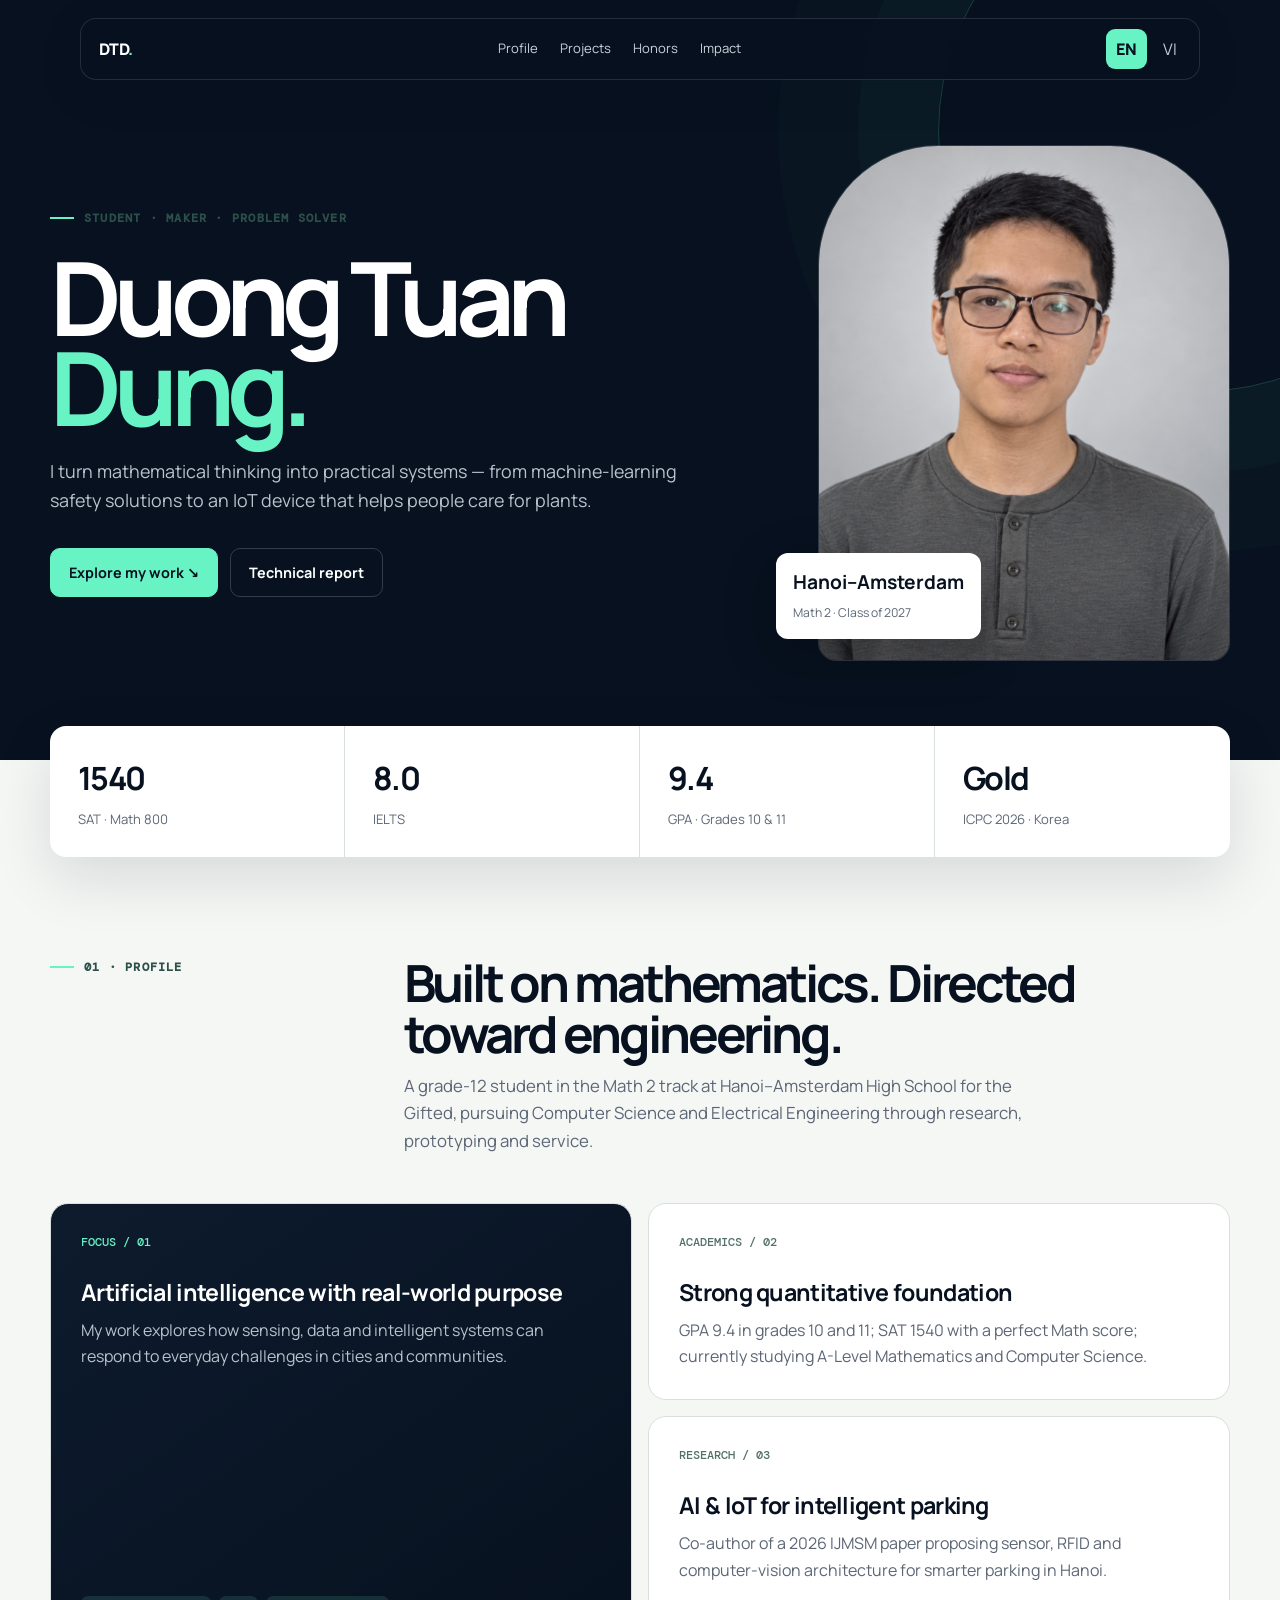
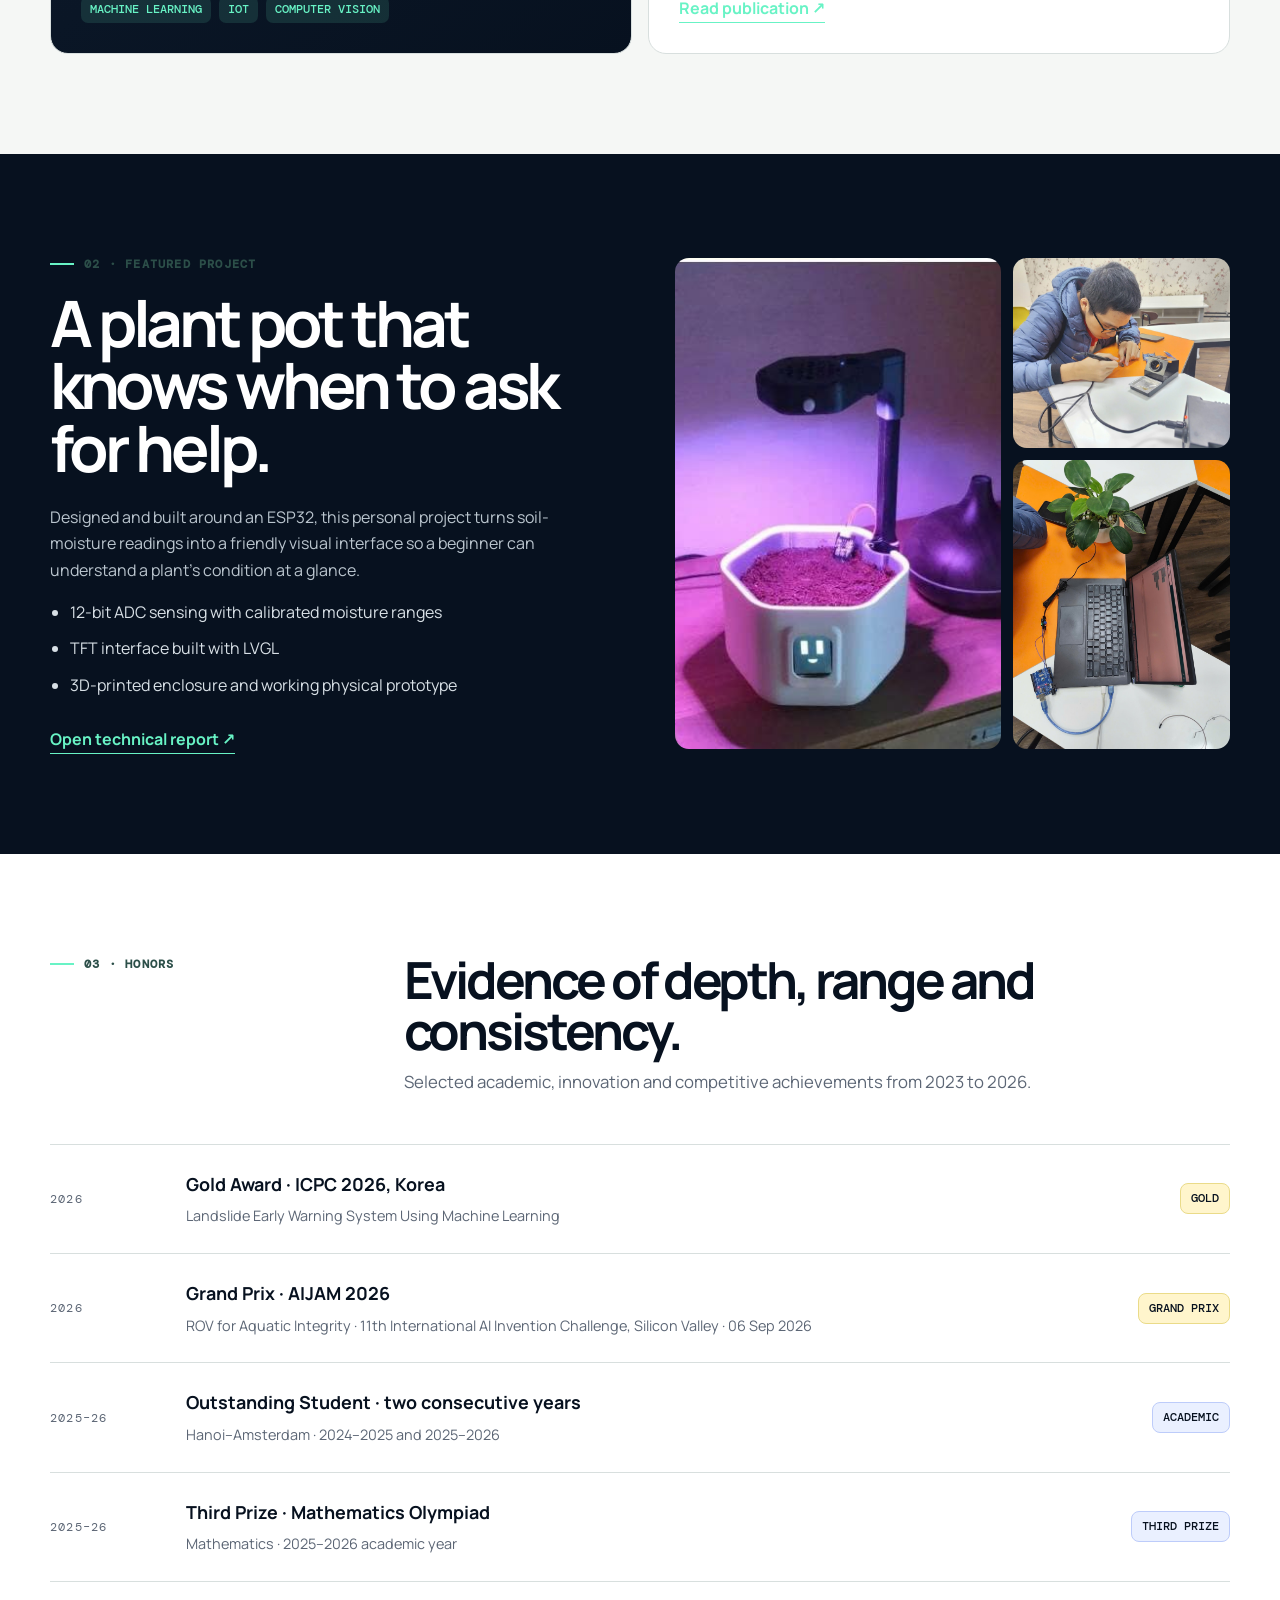
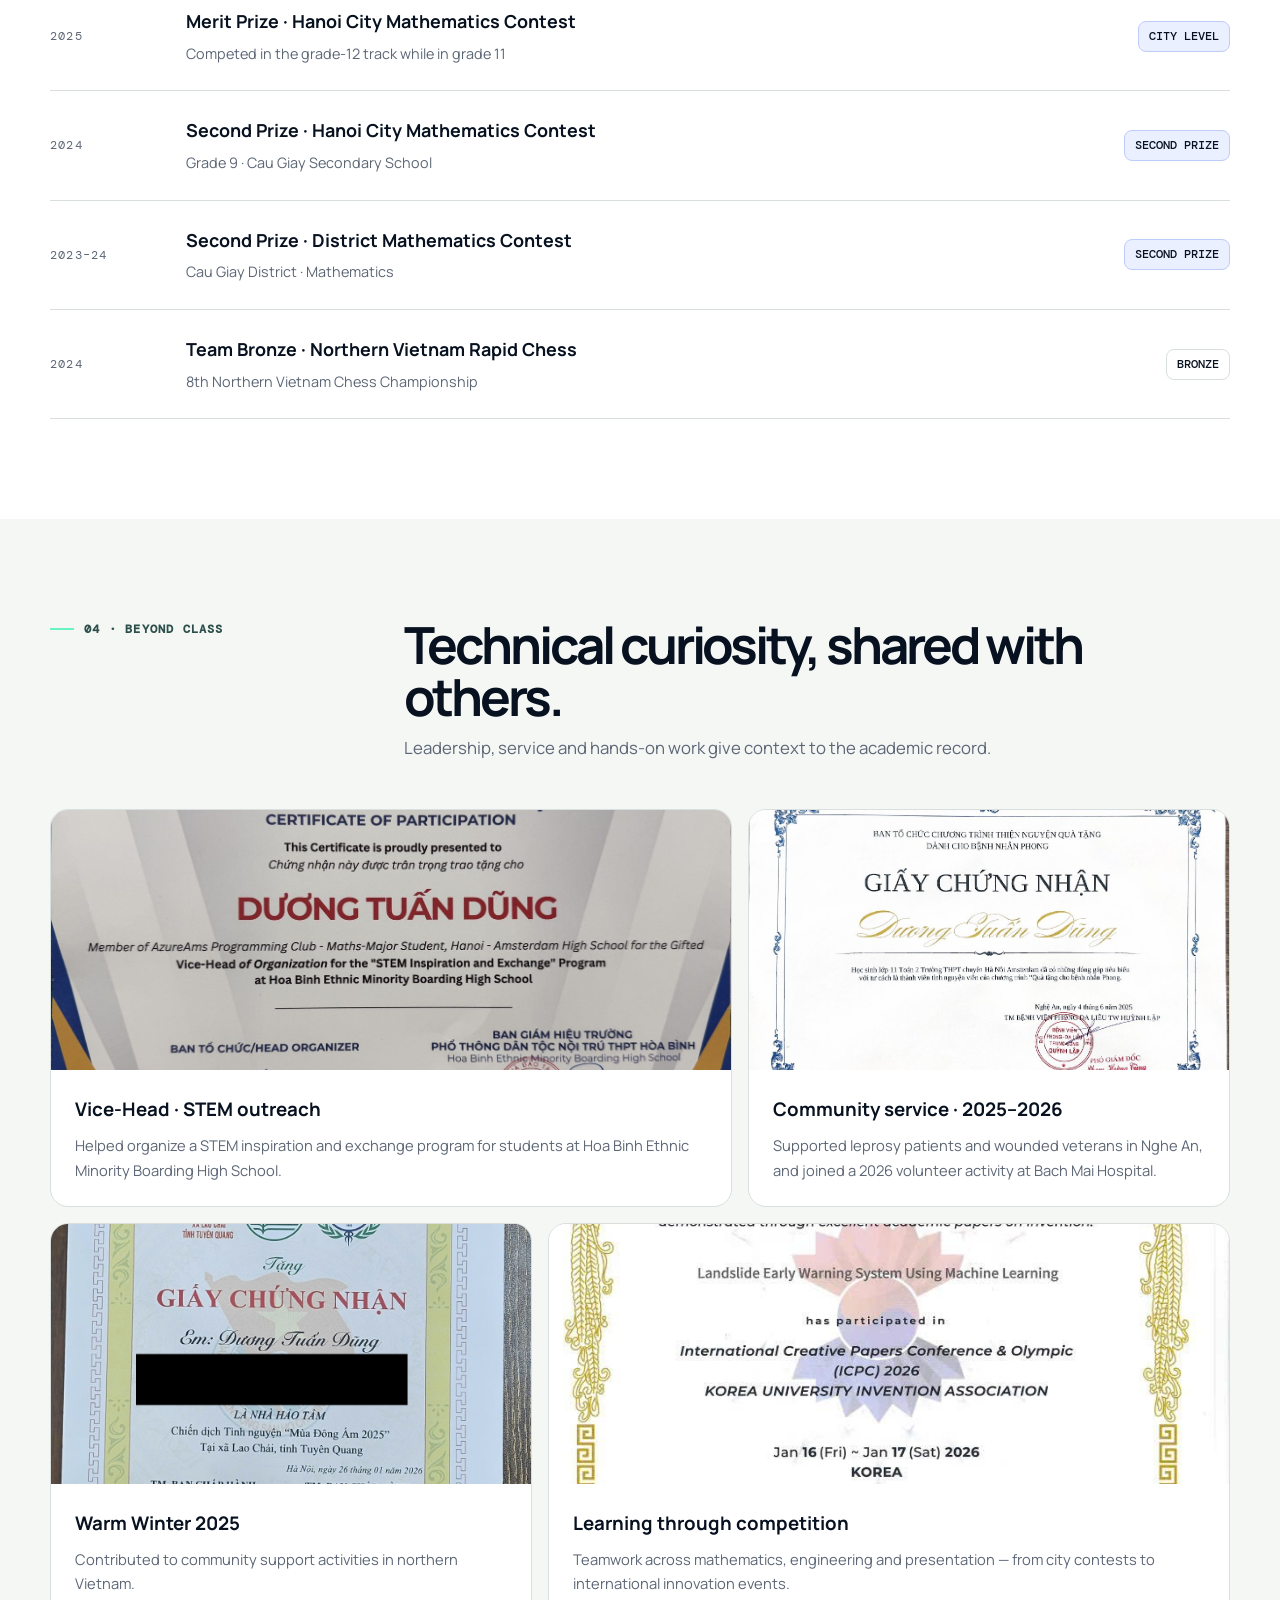
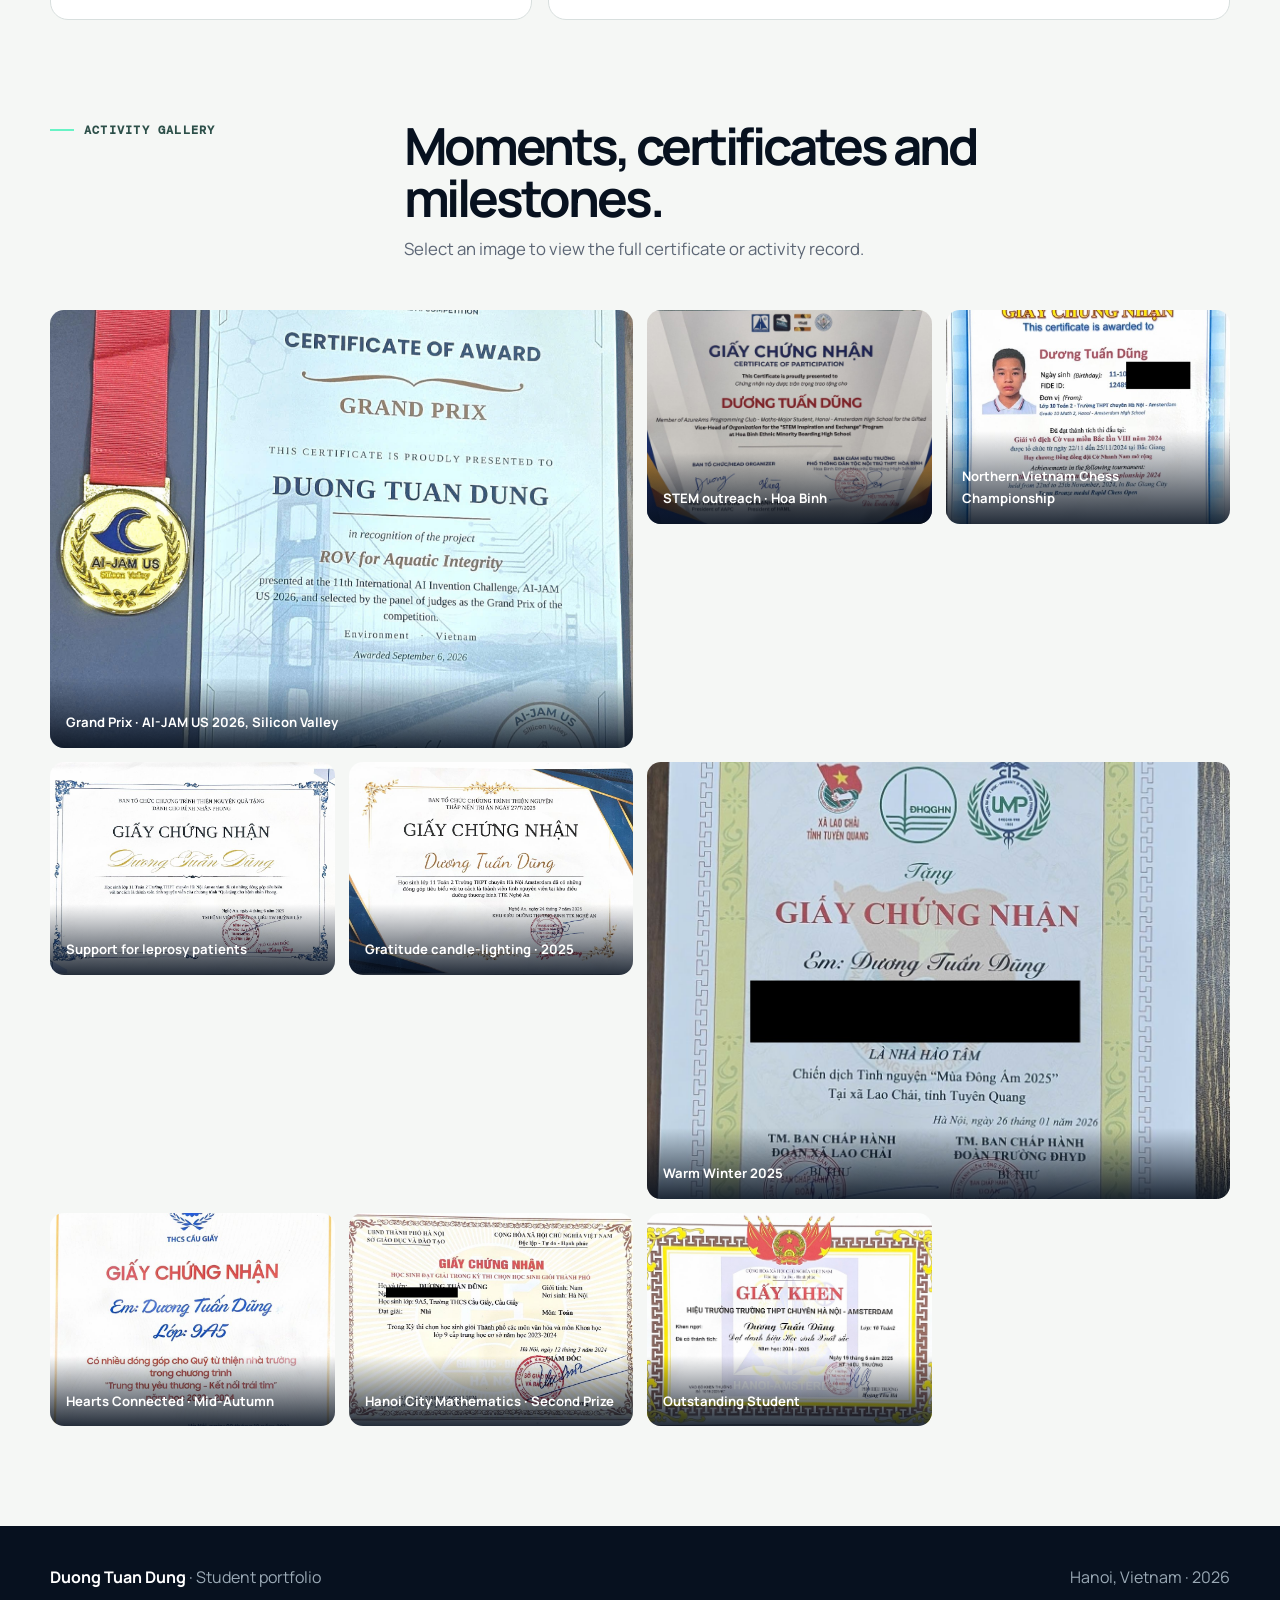
==== commit 29b88303: "Thêm ảnh bằng Grand Prix AI-JAM US 2026 (ROV for Aquatic Integrity) Co-Authored-By: Claude Opus 5.5 " ====
--- a/index.html
+++ b/index.html
@@ -21,8 +21,8 @@
 <main><section id="profile"><div class="wrap"><div class="section-head reveal"><div><div class="eyebrow mono" data-en="01 · Profile" data-vi="01 · Hồ sơ">01 · Profile</div></div><div><h2 data-en="Built on mathematics. Directed toward engineering." data-vi="Nền tảng Toán học. Hướng tới kỹ thuật.">Built on mathematics. Directed toward engineering.</h2><p data-en="A grade-12 student in the Math 2 track at Hanoi–Amsterdam High School for the Gifted, pursuing Computer Science and Electrical Engineering through research, prototyping and service." data-vi="Học sinh lớp 12 chuyên Toán 2, THPT chuyên Hà Nội–Amsterdam, theo đuổi Khoa học Máy tính và Kỹ thuật Điện qua nghiên cứu, chế tạo và hoạt động cộng đồng.">A grade-12 student in the Math 2 track at Hanoi–Amsterdam High School for the Gifted, pursuing Computer Science and Electrical Engineering through research, prototyping and service.</p></div></div><div class="story-grid"><article class="story featured reveal"><div><div class="num">FOCUS / 01</div><h3 data-en="Artificial intelligence with real-world purpose" data-vi="Trí tuệ nhân tạo gắn với mục tiêu thực tiễn">Artificial intelligence with real-world purpose</h3><p data-en="My work explores how sensing, data and intelligent systems can respond to everyday challenges in cities and communities." data-vi="Các dự án của mình tìm hiểu cách cảm biến, dữ liệu và hệ thống thông minh giải quyết những thách thức hằng ngày trong đô thị và cộng đồng.">My work explores how sensing, data and intelligent systems can respond to everyday challenges in cities and communities.</p></div><div class="story-tags"><span class="tag">Machine Learning</span><span class="tag">IoT</span><span class="tag">Computer Vision</span></div></article><article class="story reveal"><div class="num">ACADEMICS / 02</div><h3 data-en="Strong quantitative foundation" data-vi="Nền tảng định lượng vững vàng">Strong quantitative foundation</h3><p data-en="GPA 9.4 in grades 10 and 11; SAT 1540 with a perfect Math score; currently studying A-Level Mathematics and Computer Science." data-vi="GPA 9.4 ở lớp 10 và 11; SAT 1540 với Toán tuyệt đối; hiện học A-Level Mathematics và Computer Science.">GPA 9.4 in grades 10 and 11; SAT 1540 with a perfect Math score; currently studying A-Level Mathematics and Computer Science.</p></article><article class="story reveal"><div class="num">RESEARCH / 03</div><h3>AI & IoT for intelligent parking</h3><p data-en="Co-author of a 2026 IJMSM paper proposing sensor, RFID and computer-vision architecture for smarter parking in Hanoi." data-vi="Đồng tác giả bài báo IJMSM 2026 đề xuất kiến trúc cảm biến, RFID và thị giác máy tính cho bãi đỗ xe thông minh tại Hà Nội.">Co-author of a 2026 IJMSM paper proposing sensor, RFID and computer-vision architecture for smarter parking in Hanoi.</p><a class="text-link" href="https://ijmsm.org/ijmsm-v3i2p119.html" target="_blank" rel="noopener" data-en="Read publication ↗" data-vi="Xem bài báo ↗">Read publication ↗</a></article></div></div></section>
 <section class="project" id="project"><div class="wrap project-grid"><div class="reveal"><div class="eyebrow mono" data-en="02 · Featured project" data-vi="02 · Dự án tiêu biểu">02 · Featured project</div><h2 data-en="A plant pot that knows when to ask for help." data-vi="Chậu cây biết khi nào cần được chăm sóc.">A plant pot that knows when to ask for help.</h2><p data-en="Designed and built around an ESP32, this personal project turns soil-moisture readings into a friendly visual interface so a beginner can understand a plant's condition at a glance." data-vi="Được thiết kế và chế tạo trên ESP32, dự án cá nhân này biến dữ liệu độ ẩm đất thành giao diện trực quan để người mới có thể hiểu tình trạng cây chỉ trong một lần nhìn.">Designed and built around an ESP32, this personal project turns soil-moisture readings into a friendly visual interface so a beginner can understand a plant's condition at a glance.</p><ul><li data-en="12-bit ADC sensing with calibrated moisture ranges" data-vi="Cảm biến ADC 12-bit với khoảng độ ẩm được hiệu chuẩn">12-bit ADC sensing with calibrated moisture ranges</li><li data-en="TFT interface built with LVGL" data-vi="Giao diện TFT phát triển bằng LVGL">TFT interface built with LVGL</li><li data-en="3D-printed enclosure and working physical prototype" data-vi="Vỏ in 3D và nguyên mẫu vật lý hoạt động hoàn chỉnh">3D-printed enclosure and working physical prototype</li></ul><a class="text-link" href="assets/docs/bao-cao-ky-thuat-pdf.pdf" data-en="Open technical report ↗" data-vi="Mở báo cáo kỹ thuật ↗">Open technical report ↗</a></div><div class="project-visual reveal"><a href="assets/img/act0-1.jpg" data-lightbox><img src="assets/img/act0-1.jpg" alt="Smart plant pot prototype"></a><a href="assets/img/proc-soldering.jpg" data-lightbox><img src="assets/img/proc-soldering.jpg" alt="Soldering process" loading="lazy"></a><a href="assets/img/proc-coding-setup.jpg" data-lightbox><img src="assets/img/proc-coding-setup.jpg" alt="Coding the prototype" loading="lazy"></a></div></div></section>
 <section class="honors" id="honors"><div class="wrap"><div class="section-head reveal"><div><div class="eyebrow mono" data-en="03 · Honors" data-vi="03 · Thành tích">03 · Honors</div></div><div><h2 data-en="Evidence of depth, range and consistency." data-vi="Chiều sâu, phạm vi và sự bền bỉ.">Evidence of depth, range and consistency.</h2><p data-en="Selected academic, innovation and competitive achievements from 2023 to 2026." data-vi="Các thành tích học thuật, đổi mới và thi đấu tiêu biểu giai đoạn 2023–2026.">Selected academic, innovation and competitive achievements from 2023 to 2026.</p></div></div><div class="award-list">
-<article class="award reveal"><div class="year mono">2026</div><div><h3>Gold Award · ICPC 2026, Korea</h3><p>Landslide Early Warning System Using Machine Learning</p></div><div class="level gold">GOLD</div></article><article class="award reveal"><div class="year mono">2026</div><div><h3 data-en="Grand Prix · AIJAM 2026" data-vi="Giải Grand Prix · AIJAM 2026">Grand Prix · AIJAM 2026</h3><p>ROV for Aquatic Integrity</p></div><div class="level gold">GRAND PRIX</div></article><article class="award reveal"><div class="year mono">2025–26</div><div><h3 data-en="Outstanding Student · two consecutive years" data-vi="Học sinh xuất sắc · hai năm liên tiếp">Outstanding Student · two consecutive years</h3><p data-en="Hanoi–Amsterdam · 2024–2025 and 2025–2026" data-vi="THPT chuyên Hà Nội–Amsterdam · 2024–2025 và 2025–2026">Hanoi–Amsterdam · 2024–2025 and 2025–2026</p></div><div class="level blue">ACADEMIC</div></article><article class="award reveal"><div class="year mono">2025–26</div><div><h3 data-en="Third Prize · Mathematics Olympiad" data-vi="Giải Ba · Olympic Toán">Third Prize · Mathematics Olympiad</h3><p data-en="Mathematics · 2025–2026 academic year" data-vi="Môn Toán · Năm học 2025–2026">Mathematics · 2025–2026 academic year</p></div><div class="level blue">THIRD PRIZE</div></article><article class="award reveal"><div class="year mono">2025</div><div><h3 data-en="Merit Prize · Hanoi City Mathematics Contest" data-vi="Giải Khuyến khích · HSG Toán TP Hà Nội">Merit Prize · Hanoi City Mathematics Contest</h3><p data-en="Competed in the grade-12 track while in grade 11" data-vi="Dự thi bảng lớp 12 khi đang học lớp 11">Competed in the grade-12 track while in grade 11</p></div><div class="level blue">CITY LEVEL</div></article><article class="award reveal"><div class="year mono">2024</div><div><h3 data-en="Second Prize · Hanoi City Mathematics Contest" data-vi="Giải Nhì · HSG Toán TP Hà Nội">Second Prize · Hanoi City Mathematics Contest</h3><p data-en="Grade 9 · Cau Giay Secondary School" data-vi="Lớp 9 · THCS Cầu Giấy">Grade 9 · Cau Giay Secondary School</p></div><div class="level blue">SECOND PRIZE</div></article><article class="award reveal"><div class="year mono">2023–24</div><div><h3 data-en="Second Prize · District Mathematics Contest" data-vi="Giải Nhì · HSG Toán cấp quận">Second Prize · District Mathematics Contest</h3><p data-en="Cau Giay District · Mathematics" data-vi="Quận Cầu Giấy · Môn Toán">Cau Giay District · Mathematics</p></div><div class="level blue">SECOND PRIZE</div></article><article class="award reveal"><div class="year mono">2024</div><div><h3 data-en="Team Bronze · Northern Vietnam Rapid Chess" data-vi="Huy chương Đồng đồng đội · Cờ nhanh Miền Bắc">Team Bronze · Northern Vietnam Rapid Chess</h3><p>8th Northern Vietnam Chess Championship</p></div><div class="level">BRONZE</div></article></div></div></section>
+<article class="award reveal"><div class="year mono">2026</div><div><h3>Gold Award · ICPC 2026, Korea</h3><p>Landslide Early Warning System Using Machine Learning</p></div><div class="level gold">GOLD</div></article><article class="award reveal"><div class="year mono">2026</div><div><h3 data-en="Grand Prix · AIJAM 2026" data-vi="Giải Grand Prix · AIJAM 2026">Grand Prix · AIJAM 2026</h3><p data-en="ROV for Aquatic Integrity · 11th International AI Invention Challenge, Silicon Valley · 06 Sep 2026" data-vi="ROV for Aquatic Integrity · Cuộc thi Sáng chế AI Quốc tế lần thứ 11, Thung lũng Silicon · 06/09/2026">ROV for Aquatic Integrity · 11th International AI Invention Challenge, Silicon Valley · 06 Sep 2026</p></div><div class="level gold">GRAND PRIX</div></article><article class="award reveal"><div class="year mono">2025–26</div><div><h3 data-en="Outstanding Student · two consecutive years" data-vi="Học sinh xuất sắc · hai năm liên tiếp">Outstanding Student · two consecutive years</h3><p data-en="Hanoi–Amsterdam · 2024–2025 and 2025–2026" data-vi="THPT chuyên Hà Nội–Amsterdam · 2024–2025 và 2025–2026">Hanoi–Amsterdam · 2024–2025 and 2025–2026</p></div><div class="level blue">ACADEMIC</div></article><article class="award reveal"><div class="year mono">2025–26</div><div><h3 data-en="Third Prize · Mathematics Olympiad" data-vi="Giải Ba · Olympic Toán">Third Prize · Mathematics Olympiad</h3><p data-en="Mathematics · 2025–2026 academic year" data-vi="Môn Toán · Năm học 2025–2026">Mathematics · 2025–2026 academic year</p></div><div class="level blue">THIRD PRIZE</div></article><article class="award reveal"><div class="year mono">2025</div><div><h3 data-en="Merit Prize · Hanoi City Mathematics Contest" data-vi="Giải Khuyến khích · HSG Toán TP Hà Nội">Merit Prize · Hanoi City Mathematics Contest</h3><p data-en="Competed in the grade-12 track while in grade 11" data-vi="Dự thi bảng lớp 12 khi đang học lớp 11">Competed in the grade-12 track while in grade 11</p></div><div class="level blue">CITY LEVEL</div></article><article class="award reveal"><div class="year mono">2024</div><div><h3 data-en="Second Prize · Hanoi City Mathematics Contest" data-vi="Giải Nhì · HSG Toán TP Hà Nội">Second Prize · Hanoi City Mathematics Contest</h3><p data-en="Grade 9 · Cau Giay Secondary School" data-vi="Lớp 9 · THCS Cầu Giấy">Grade 9 · Cau Giay Secondary School</p></div><div class="level blue">SECOND PRIZE</div></article><article class="award reveal"><div class="year mono">2023–24</div><div><h3 data-en="Second Prize · District Mathematics Contest" data-vi="Giải Nhì · HSG Toán cấp quận">Second Prize · District Mathematics Contest</h3><p data-en="Cau Giay District · Mathematics" data-vi="Quận Cầu Giấy · Môn Toán">Cau Giay District · Mathematics</p></div><div class="level blue">SECOND PRIZE</div></article><article class="award reveal"><div class="year mono">2024</div><div><h3 data-en="Team Bronze · Northern Vietnam Rapid Chess" data-vi="Huy chương Đồng đồng đội · Cờ nhanh Miền Bắc">Team Bronze · Northern Vietnam Rapid Chess</h3><p>8th Northern Vietnam Chess Championship</p></div><div class="level">BRONZE</div></article></div></div></section>
 <section id="impact"><div class="wrap"><div class="section-head reveal"><div><div class="eyebrow mono" data-en="04 · Beyond class" data-vi="04 · Ngoài lớp học">04 · Beyond class</div></div><div><h2 data-en="Technical curiosity, shared with others." data-vi="Tò mò kỹ thuật, lan tỏa tới cộng đồng.">Technical curiosity, shared with others.</h2><p data-en="Leadership, service and hands-on work give context to the academic record." data-vi="Vai trò lãnh đạo, hoạt động cộng đồng và trải nghiệm thực hành tạo nên chiều sâu cho hồ sơ học thuật.">Leadership, service and hands-on work give context to the academic record.</p></div></div><div class="life-grid"><article class="life-card reveal"><a href="assets/img/act1-0.jpg" data-lightbox><img src="assets/img/act1-0.jpg" alt="STEM outreach certificate" loading="lazy"></a><div class="life-body"><h3 data-en="Vice-Head · STEM outreach" data-vi="Phó ban · Chương trình STEM">Vice-Head · STEM outreach</h3><p data-en="Helped organize a STEM inspiration and exchange program for students at Hoa Binh Ethnic Minority Boarding High School." data-vi="Tham gia tổ chức chương trình truyền cảm hứng và giao lưu STEM cho học sinh Trường PT Dân tộc Nội trú THPT Hòa Bình.">Helped organize a STEM inspiration and exchange program for students at Hoa Binh Ethnic Minority Boarding High School.</p></div></article><article class="life-card reveal"><a href="assets/img/act3-0.jpg" data-lightbox><img src="assets/img/act3-0.jpg" alt="Community service certificate" loading="lazy"></a><div class="life-body"><h3 data-en="Community service · 2025–2026" data-vi="Thiện nguyện · 2025–2026">Community service · 2025–2026</h3><p data-en="Supported leprosy patients and wounded veterans in Nghe An, and joined a 2026 volunteer activity at Bach Mai Hospital." data-vi="Hỗ trợ bệnh nhân phong, thương binh tại Nghệ An và tham gia hoạt động thiện nguyện tại Bệnh viện Bạch Mai năm 2026.">Supported leprosy patients and wounded veterans in Nghe An, and joined a 2026 volunteer activity at Bach Mai Hospital.</p></div></article><article class="life-card reveal"><a href="assets/img/act3-2.jpg" data-lightbox><img src="assets/img/act3-2.jpg" alt="Warm Winter activity" loading="lazy"></a><div class="life-body"><h3 data-en="Warm Winter 2025" data-vi="Mùa Đông Ấm 2025">Warm Winter 2025</h3><p data-en="Contributed to community support activities in northern Vietnam." data-vi="Đóng góp cho các hoạt động hỗ trợ cộng đồng tại miền Bắc Việt Nam.">Contributed to community support activities in northern Vietnam.</p></div></article><article class="life-card reveal"><a href="assets/img/award-gold-award-international-creative-papers-conferenc.jpg" data-lightbox><img src="assets/img/award-gold-award-international-creative-papers-conferenc.jpg" alt="ICPC 2026 Gold Award" loading="lazy"></a><div class="life-body"><h3 data-en="Learning through competition" data-vi="Học hỏi qua các cuộc thi">Learning through competition</h3><p data-en="Teamwork across mathematics, engineering and presentation — from city contests to international innovation events." data-vi="Phối hợp Toán học, kỹ thuật và thuyết trình — từ kỳ thi cấp thành phố đến sân chơi đổi mới quốc tế.">Teamwork across mathematics, engineering and presentation — from city contests to international innovation events.</p></div></article></div></div></section>
-<section class="activity-gallery"><div class="wrap"><div class="section-head reveal"><div><div class="eyebrow mono" data-en="Activity gallery" data-vi="Thư viện hoạt động">Activity gallery</div></div><div><h2 data-en="Moments, certificates and milestones." data-vi="Khoảnh khắc, chứng nhận và dấu mốc.">Moments, certificates and milestones.</h2><p class="gallery-note" data-en="Select an image to view the full certificate or activity record." data-vi="Chọn ảnh để xem đầy đủ chứng nhận hoặc tư liệu hoạt động.">Select an image to view the full certificate or activity record.</p></div></div><div class="gallery-grid"><a class="gallery-item reveal" href="assets/img/act1-0.jpg" data-lightbox><img src="assets/img/act1-0.jpg" alt="STEM outreach program" loading="lazy"><figcaption data-en="STEM outreach · Hoa Binh" data-vi="Chương trình STEM · Hòa Bình">STEM outreach · Hoa Binh</figcaption></a><a class="gallery-item reveal" href="assets/img/act2-0.jpg" data-lightbox><img src="assets/img/act2-0.jpg" alt="Northern Vietnam Chess Championship" loading="lazy"><figcaption data-en="Northern Vietnam Chess Championship" data-vi="Giải Cờ vua Miền Bắc">Northern Vietnam Chess Championship</figcaption></a><a class="gallery-item reveal" href="assets/img/act3-0.jpg" data-lightbox><img src="assets/img/act3-0.jpg" alt="Support for leprosy patients" loading="lazy"><figcaption data-en="Support for leprosy patients" data-vi="Quà tặng bệnh nhân phong">Support for leprosy patients</figcaption></a><a class="gallery-item reveal" href="assets/img/act3-1.jpg" data-lightbox><img src="assets/img/act3-1.jpg" alt="Gratitude candle-lighting activity" loading="lazy"><figcaption data-en="Gratitude candle-lighting · 2025" data-vi="Thắp nến tri ân · 2025">Gratitude candle-lighting · 2025</figcaption></a><a class="gallery-item reveal" href="assets/img/act3-2.jpg" data-lightbox><img src="assets/img/act3-2.jpg" alt="Warm Winter 2025" loading="lazy"><figcaption data-en="Warm Winter 2025" data-vi="Mùa Đông Ấm 2025">Warm Winter 2025</figcaption></a><a class="gallery-item reveal" href="assets/img/act3-3.jpg" data-lightbox><img src="assets/img/act3-3.jpg" alt="Hearts Connected Mid-Autumn program" loading="lazy"><figcaption data-en="Hearts Connected · Mid-Autumn" data-vi="Trung Thu Yêu Thương · Kết nối trái tim">Hearts Connected · Mid-Autumn</figcaption></a><a class="gallery-item reveal" href="assets/img/award-giai-nhi-ky-thi-chon-hsg-thanh-pho-cac-mon-van-hoa.jpg" data-lightbox><img src="assets/img/award-giai-nhi-ky-thi-chon-hsg-thanh-pho-cac-mon-van-hoa.jpg" alt="Hanoi City Mathematics award" loading="lazy"><figcaption data-en="Hanoi City Mathematics · Second Prize" data-vi="HSG Toán TP Hà Nội · Giải Nhì">Hanoi City Mathematics · Second Prize</figcaption></a><a class="gallery-item reveal" href="assets/img/award-danh-hieu-hoc-sinh-xuat-sac.jpg" data-lightbox><img src="assets/img/award-danh-hieu-hoc-sinh-xuat-sac.jpg" alt="Outstanding Student certificate" loading="lazy"><figcaption data-en="Outstanding Student" data-vi="Học sinh xuất sắc">Outstanding Student</figcaption></a></div></div></section></main>
+<section class="activity-gallery"><div class="wrap"><div class="section-head reveal"><div><div class="eyebrow mono" data-en="Activity gallery" data-vi="Thư viện hoạt động">Activity gallery</div></div><div><h2 data-en="Moments, certificates and milestones." data-vi="Khoảnh khắc, chứng nhận và dấu mốc.">Moments, certificates and milestones.</h2><p class="gallery-note" data-en="Select an image to view the full certificate or activity record." data-vi="Chọn ảnh để xem đầy đủ chứng nhận hoặc tư liệu hoạt động.">Select an image to view the full certificate or activity record.</p></div></div><div class="gallery-grid"><a class="gallery-item reveal" href="assets/img/award-grand-prix-aijam-us-2026-rov.jpg" data-lightbox><img src="assets/img/award-grand-prix-aijam-us-2026-rov.jpg" alt="AI-JAM US 2026 Grand Prix certificate and medal" loading="lazy"><figcaption data-en="Grand Prix · AI-JAM US 2026, Silicon Valley" data-vi="Giải Grand Prix · AI-JAM US 2026, Thung lũng Silicon">Grand Prix · AI-JAM US 2026, Silicon Valley</figcaption></a><a class="gallery-item reveal" href="assets/img/act1-0.jpg" data-lightbox><img src="assets/img/act1-0.jpg" alt="STEM outreach program" loading="lazy"><figcaption data-en="STEM outreach · Hoa Binh" data-vi="Chương trình STEM · Hòa Bình">STEM outreach · Hoa Binh</figcaption></a><a class="gallery-item reveal" href="assets/img/act2-0.jpg" data-lightbox><img src="assets/img/act2-0.jpg" alt="Northern Vietnam Chess Championship" loading="lazy"><figcaption data-en="Northern Vietnam Chess Championship" data-vi="Giải Cờ vua Miền Bắc">Northern Vietnam Chess Championship</figcaption></a><a class="gallery-item reveal" href="assets/img/act3-0.jpg" data-lightbox><img src="assets/img/act3-0.jpg" alt="Support for leprosy patients" loading="lazy"><figcaption data-en="Support for leprosy patients" data-vi="Quà tặng bệnh nhân phong">Support for leprosy patients</figcaption></a><a class="gallery-item reveal" href="assets/img/act3-1.jpg" data-lightbox><img src="assets/img/act3-1.jpg" alt="Gratitude candle-lighting activity" loading="lazy"><figcaption data-en="Gratitude candle-lighting · 2025" data-vi="Thắp nến tri ân · 2025">Gratitude candle-lighting · 2025</figcaption></a><a class="gallery-item reveal" href="assets/img/act3-2.jpg" data-lightbox><img src="assets/img/act3-2.jpg" alt="Warm Winter 2025" loading="lazy"><figcaption data-en="Warm Winter 2025" data-vi="Mùa Đông Ấm 2025">Warm Winter 2025</figcaption></a><a class="gallery-item reveal" href="assets/img/act3-3.jpg" data-lightbox><img src="assets/img/act3-3.jpg" alt="Hearts Connected Mid-Autumn program" loading="lazy"><figcaption data-en="Hearts Connected · Mid-Autumn" data-vi="Trung Thu Yêu Thương · Kết nối trái tim">Hearts Connected · Mid-Autumn</figcaption></a><a class="gallery-item reveal" href="assets/img/award-giai-nhi-ky-thi-chon-hsg-thanh-pho-cac-mon-van-hoa.jpg" data-lightbox><img src="assets/img/award-giai-nhi-ky-thi-chon-hsg-thanh-pho-cac-mon-van-hoa.jpg" alt="Hanoi City Mathematics award" loading="lazy"><figcaption data-en="Hanoi City Mathematics · Second Prize" data-vi="HSG Toán TP Hà Nội · Giải Nhì">Hanoi City Mathematics · Second Prize</figcaption></a><a class="gallery-item reveal" href="assets/img/award-danh-hieu-hoc-sinh-xuat-sac.jpg" data-lightbox><img src="assets/img/award-danh-hieu-hoc-sinh-xuat-sac.jpg" alt="Outstanding Student certificate" loading="lazy"><figcaption data-en="Outstanding Student" data-vi="Học sinh xuất sắc">Outstanding Student</figcaption></a></div></div></section></main>
 <footer class="footer"><div class="wrap"><div><b>Duong Tuan Dung</b> · Student portfolio</div><div>Hanoi, Vietnam · 2026</div></div></footer><div class="lightbox" role="dialog" aria-label="Image preview"><img alt="Expanded preview"></div>
 <script>const lbs=document.querySelectorAll('.lang');function setLang(l){document.documentElement.lang=l;document.querySelectorAll('[data-en]').forEach(e=>e.textContent=e.dataset[l]);lbs.forEach(b=>b.classList.toggle('active',b.dataset.lang===l))}lbs.forEach(b=>b.addEventListener('click',()=>setLang(b.dataset.lang)));setLang('en');const o=new IntersectionObserver(es=>es.forEach(e=>{if(e.isIntersecting){e.target.classList.add('in');o.unobserve(e.target)}}),{threshold:.1});document.querySelectorAll('.reveal').forEach(e=>o.observe(e));const box=document.querySelector('.lightbox'),bi=box.querySelector('img');document.querySelectorAll('[data-lightbox]').forEach(a=>a.addEventListener('click',e=>{e.preventDefault();bi.src=a.href;box.classList.add('open')}));box.addEventListener('click',()=>box.classList.remove('open'));document.addEventListener('keydown',e=>{if(e.key==='Escape')box.classList.remove('open')});</script></body></html>
